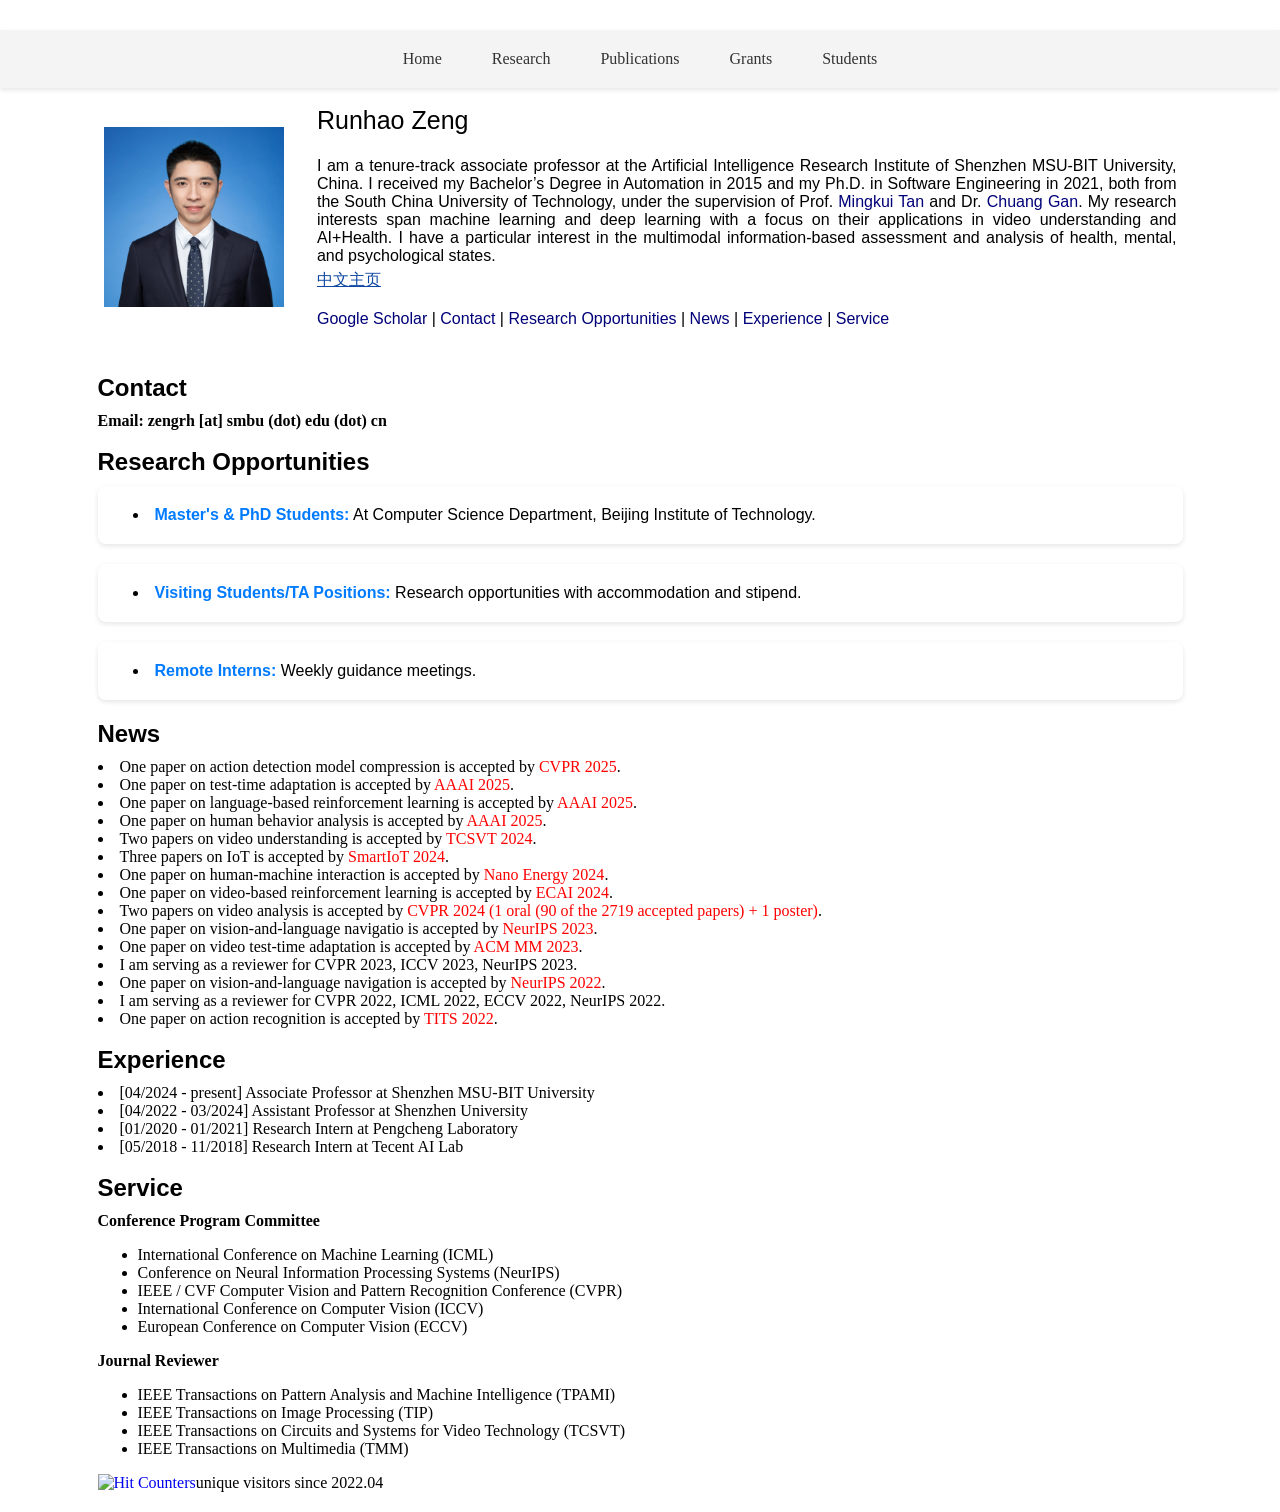
==== index.html @ 8fe4f71e "Update index.html" ====
<html><head>
    <title>Runhao Zeng</title>
    <link rel="shortcut icon" href="imgs/favicon.ico">
  
    <style type="text/css">
    body {
        margin-top: 30px;
        margin-bottom: 20px;
        margin-left: 0px;
        margin-right: 0px;
      width: 100%;
    }
    p {
        margin-top: 0px;
        margin-bottom: 0px;
    }

    .navbar {
        display: flex;
        justify-content: center;
        background-color: #f4f4f4;
        padding: 10px 0;
        position: sticky; /* 固定导航栏在顶部 */
        top: 0;
        z-index: 1000; /* 保证导航栏始终在最前 */
        box-shadow: 0px 2px 5px rgba(0, 0, 0, 0.1);
    }

    .navbar a {
        text-decoration: none;
        color: #333;
        padding: 10px 20px;
        margin: 0 5px;
        border-radius: 20px;
        transition: background-color 0.3s ease, color 0.3s ease;
    }

    .navbar a:hover {
        background-color: #007bff;
        color: #fff;
    }

    .caption {
        font-size: 25px;
        font-weight: normal;
        color: #000;
        font-family:  Arial, sans-serif;
    }
    .caption-1 {
        font-size: 18px;
        font-family:  Arial, sans-serif;
      margin-bottom: 3px;
    }
    .caption-2 {
        font-size: 16px;
        font-family:  Arial, sans-serif;
        font-weight: bold;
      margin-bottom: 1px;
        color: #000079;
    }
    .caption-3 {
        font-size: 16px;
        font-family:  Arial, sans-serif;
        font-weight: bold;
      margin-bottom: 1px;
        color: #F00;
    }
  
    .caption-4 {
        font-size: 16px;
        font-family:  Arial, sans-serif;
        color: #000079;
    }
    .content {
        font-size: 16px;
        font-family:  Arial, sans-serif;
      margin-bottom: 5px;
        text-align: justify;
    }
    .content a {
        font-size: 16px;
        font-family:  Arial, sans-serif;
      margin-bottom: 10px;
        color: #000;
  
    }
    .content strong a {
        font-size: 16px;
      font-weight: initial;
        font-family:  Arial, sans-serif;
      margin-bottom: 10px;
        color: #000079;
    }
  
    .author {
      font-size: 16px;
      font-style:oblique;
      font-family:  Arial, sans-serif;
      text-align: justify;
      margin-bottom: 1px;
    }
    .author a {
      font-size: 16px;
      font-style:oblique;
      font-family:  Arial, sans-serif;
      color: #000;
      margin-bottom: 1px;
    }
    .author strong a {
      font-size: 16px;
      font-style:oblique;
      font-weight: initial;
      font-family:  Arial, sans-serif;
      color: #000079;
    }
  
    .title-small {
      margin-top: 20px;
      margin-bottom: 20px;
        font-size: 20px;
      font-weight: bold;
      font-family:  Arial, sans-serif;	/* font-weight: bold; */
        color: #000;
    }
    .title-large {
        font-size: 24px;
        margin-bottom: 10px;
        font-family:  Arial, sans-serif;
        font-weight: bold;
        color: #000;
        scroll-margin-top: 80px;
    }
    .margin {
        font-size: 10px;
        line-height: 10px;
    }
    .margin-small {
        font-size: 5px;
        line-height: 5px;
    }
    .margin-large {
        font-size: 16px;
        line-height: 16px;
    }
    a:link {
        text-decoration: none;
    }
    a:visited {
        text-decoration: none;
    }
    content a:link {
        text-decoration: none;
    }
    content a:visited {
        text-decoration: none;
    }
    a:hover {
        text-decoration: underline;
    }
    a:active {
        text-decoration: underline;
        color: #000000;
        font-family:  Tahoma, Geneva, sans-serif;
    }
    strong a:active {
        text-decoration: underline;
        color: #000000;
    }
    img
    {
     border-color: black;
    }
  
    #pubs .pubs-list {
        display: none;
    }
  
    #pubs.show-by-date .pubs-list.by-date {
        display: block;
    }
  
    #pubs.show-by-topic .pubs-list.by-topic {
        display: block;
    }
    .opportunity-card {
          background-color: #fff;
          border-radius: 8px;
          box-shadow: 0 2px 5px rgba(0,0,0,0.1);
          overflow: hidden;
          margin-bottom: 20px;
          padding: 20px;
          display: flex;
          align-items: center;
      }
  
      .opportunity-icon {
          font-size: 40px;
          color: #007bff;
          margin-right: 15px;
      }
  
      .opportunity-content {
          flex: 1;
      }
  
      .opportunity-content strong {
          color: #007bff;
      }
    </style>
    <meta http-equiv="Content-Type" content="text/html; charset=gbk"></head>
    <script src="scroll.js"></script>
    <script>
      // (function(i,s,o,g,r,a,m){i['GoogleAnalyticsObject']=r;i[r]=i[r]||function(){
      // (i[r].q=i[r].q||[]).push(arguments)},i[r].l=1*new Date();a=s.createElement(o),
      // m=s.getElementsByTagName(o)[0];a.async=1;a.src=g;m.parentNode.insertBefore(a,m)
      // })(window,document,'script','//www.google-analytics.com/analytics.js','ga');
  
      // ga('create', 'UA-53682931-1', 'auto'); // maybe a new account of google analysis is needed(https://www.google-analytics.com).
      // ga('send', 'pageview');
      function showPubs(id) {
      var pubs = document.getElementById('pubs');
        pubs.classList.toggle('show-by-date', id === 0)
        pubs.classList.toggle('show-by-topic', id === 1)
        return true;
      }
    </script>
    <body>

    <!-- 导航栏 -->
    <div class="navbar">
      <a href="/index.html">Home</a>
      <a href="/sub_html/research.html">Research</a>
      <a href="/sub_html/publications.html">Publications</a>
      <a href="/sub_html/grants.html">Grants</a>
      <a href="/sub_html/students.html">Students</a>
    </div>

    <div style="width: 1085px; margin: auto;">
    <table border="0" width="100%" style="margin: auto">
      <tbody>
        <tr>
        <td width="185"><table>
                <tr><td>
                <a href="imgs/RunhaoZeng.jpg"><img src="imgs/RunhaoZeng.jpg"  height="180" alt="RunhaoZeng;"></td></tr>
                </table></td>
        <td width="15"></td>
        <td></td>
        <td><table border="0" width="100%">
          <tbody>
          <tr height="10">
            <td colspan="2"></td></tr>
             <tr height="20">
            <td>
               <!-- add as more information here as you like, and this line is also an example of html annoation -->
               <p class="caption">Runhao Zeng</p>
  
               <!-- <p class="caption">Runhao Zeng&nbsp;<span class="content"><a href="mailto:zengrh@szu.edu.com">zengrh[AT]csail[dot]edu[dot]com</a></span></p> -->
               <!-- <p class="content"><a href="mailto:zengrh@csail.edu.com">zengrh[AT]smbu[dot]edu[dot]cn</a></p> -->
               <!-- <p class="content"><b>Computer Science and Artificial Intelligence Laboratory</b></p> -->
               <br>
            </td>
          </tr>
          <!-- <table border="0">
              <tbody> -->
                <tr>
                  <td width="700">
                <p align="justify" class="content">
                I am a tenure-track associate professor at the Artificial Intelligence Research Institute of Shenzhen MSU-BIT University, China. I received my Bachelor’s Degree in Automation in 2015 and my Ph.D. in Software Engineering in 2021, both from the South China University of Technology, under the supervision of Prof.  <strong><a href="https://tanmingkui.github.io/" target="_blank" rel="nofollow" class="caption-2">Mingkui Tan</a></strong> and Dr. <strong><a href="https://people.csail.mit.edu/ganchuang/" target="_blank" rel="nofollow" class="caption-2">Chuang Gan</a></strong>.
                My research interests span machine learning and deep learning with a focus on their applications in video understanding and AI+Health. I have a particular interest in the multimodal information-based assessment and analysis of health, mental, and psychological states.
                </p>
                <p class="content"><a href="https://ai.smbu.edu.cn/info/1251/1881.htm" target="_blank" style="color: #0d47a1; text-decoration: underline;">中文主页</a></p>
                </td>
                </tr>
              <!-- </tbody>
            </table> -->
          <tr height="5">
            <td>
              <p class="margin">&nbsp;</p>
                <p class="content">
                  <strong><a href="https://scholar.google.com.sg/citations?user=s3X4YHwAAAAJ&hl=en">Google Scholar</a></strong> |
                  <strong><a href="#sect-links">Contact</a></strong> |
                  <strong><a href="#sect-opportunities">Research Opportunities</a></strong> |
                  <strong><a href="#sect-events">News</a></strong> |
                  <strong><a href="#sect-experience">Experience</a></strong> |
                  <strong><a href="#sect-service">Service</a></strong>
            </td>
          </tr>
          <tr height="5">
            <td colspan="2"></td></tr>
        </tbody></table></td>
      </tr>
    </tbody></table>
    <p class="margin">&nbsp;</p>
  
    <br>

    <!-- contact & links -->
    <p id="sect-links" class="title-large">Contact</p>
    <strong>Email: zengrh [at] smbu (dot) edu (dot) cn </a></strong></p>
    <br>

    
    <p id="sect-opportunities" class="title-large">Research Opportunities</p>
    <div class="content">
      <div class="opportunity-card">
          <i class="opportunity-icon fas fa-graduation-cap"></i>
          <div class="opportunity-content">
              <li><strong>Master's & PhD Students:</strong> At Computer Science Department, Beijing Institute of Technology.</li>
          </div>
      </div>
  
      <div class="opportunity-card">
          <i class="opportunity-icon fas fa-users"></i>
          <div class="opportunity-content">
              <li><strong>Visiting Students/TA Positions:</strong> Research opportunities with accommodation and stipend.</li>
          </div>
      </div>
  
      <div class="opportunity-card">
          <i class="opportunity-icon fas fa-laptop-house"></i>
          <div class="opportunity-content">
              <li><strong>Remote Interns:</strong> Weekly guidance meetings.</li>
          </div>
      </div>
    </div>

  
  
    <!-- news here -->
    <p id="sect-events" class="title-large">News</p>
    <li> One paper on action detection model compression is accepted by <font color=red>CVPR 2025</font>.
    <li> One paper on test-time adaptation is accepted by <font color=red>AAAI 2025</font>.
    <li> One paper on language-based reinforcement learning is accepted by <font color=red>AAAI 2025</font>.
    <li> One paper on human behavior analysis is accepted by <font color=red>AAAI 2025</font>.
    <li> Two papers on video understanding is accepted by <font color=red>TCSVT 2024</font>.
    <li> Three papers on IoT is accepted by <font color=red>SmartIoT 2024</font>.
    <li> One paper on human-machine interaction is accepted by <font color=red>Nano Energy 2024</font>.
    <li> One paper on video-based reinforcement learning is accepted by <font color=red>ECAI 2024</font>.
    <li> Two papers on video analysis is accepted by <font color=red>CVPR 2024 (1 oral (90 of the 2719 accepted papers) + 1 poster)</font>.
    <li> One paper on vision-and-language navigatio is accepted by <font color=red>NeurIPS 2023</font>.
    <li> One paper on video test-time adaptation is accepted by <font color=red>ACM MM 2023</font>.
    <li> I am serving as a reviewer for CVPR 2023, ICCV 2023, NeurIPS 2023.
    <li> One paper on vision-and-language navigation is accepted by <font color=red>NeurIPS 2022</font>.
    <li> I am serving as a reviewer for CVPR 2022, ICML 2022, ECCV 2022, NeurIPS 2022.
    <li> One paper on action recognition is accepted by <font color=red>TITS 2022</font>.
  
    <br>
    <!-- add more news as you like using the above format -->
    <br>

    <p id="sect-experience" class="title-large">Experience</p>
        <li>[04/2024 - present] Associate Professor at Shenzhen MSU-BIT University</li>
        <li>[04/2022 - 03/2024] Assistant Professor at Shenzhen University</li>
        <li>[01/2020 - 01/2021] Research Intern at Pengcheng Laboratory</li>
        <li>[05/2018 - 11/2018] Research Intern at Tecent AI Lab</li>
    
        <br>

        <p id="sect-service" class="title-large">Service</p>
        <p><strong>Conference Program Committee</strong></p>
        <ul>
        <li>International Conference on Machine Learning (ICML)</li>
        <li>Conference on Neural Information Processing Systems (NeurIPS)</li>
        <li>IEEE / CVF Computer Vision and Pattern Recognition Conference (CVPR)</li>
        <li>International Conference on Computer Vision (ICCV)</li>
        <li>European Conference on Computer Vision (ECCV)</li>
        </ul>

        <p><strong>Journal Reviewer</strong></p>
        <ul>
        <li>IEEE Transactions on Pattern Analysis and Machine Intelligence (TPAMI)</li>
        <li>IEEE Transactions on Image Processing (TIP)</li>
        <li>IEEE Transactions on Circuits and Systems for Video Technology (TCSVT)</li>
        <li>IEEE Transactions on Multimedia (TMM)</li>
        </ul>
  
  <a href="https://www.easycounter.com/">
  <img src="https://www.easycounter.com/counter.php?zengrunhao"
  border="0" alt="Hit Counters"></a>unique visitors since 2022.04  <!-- Awards here -->
  
    <br>
  
  
    </html>
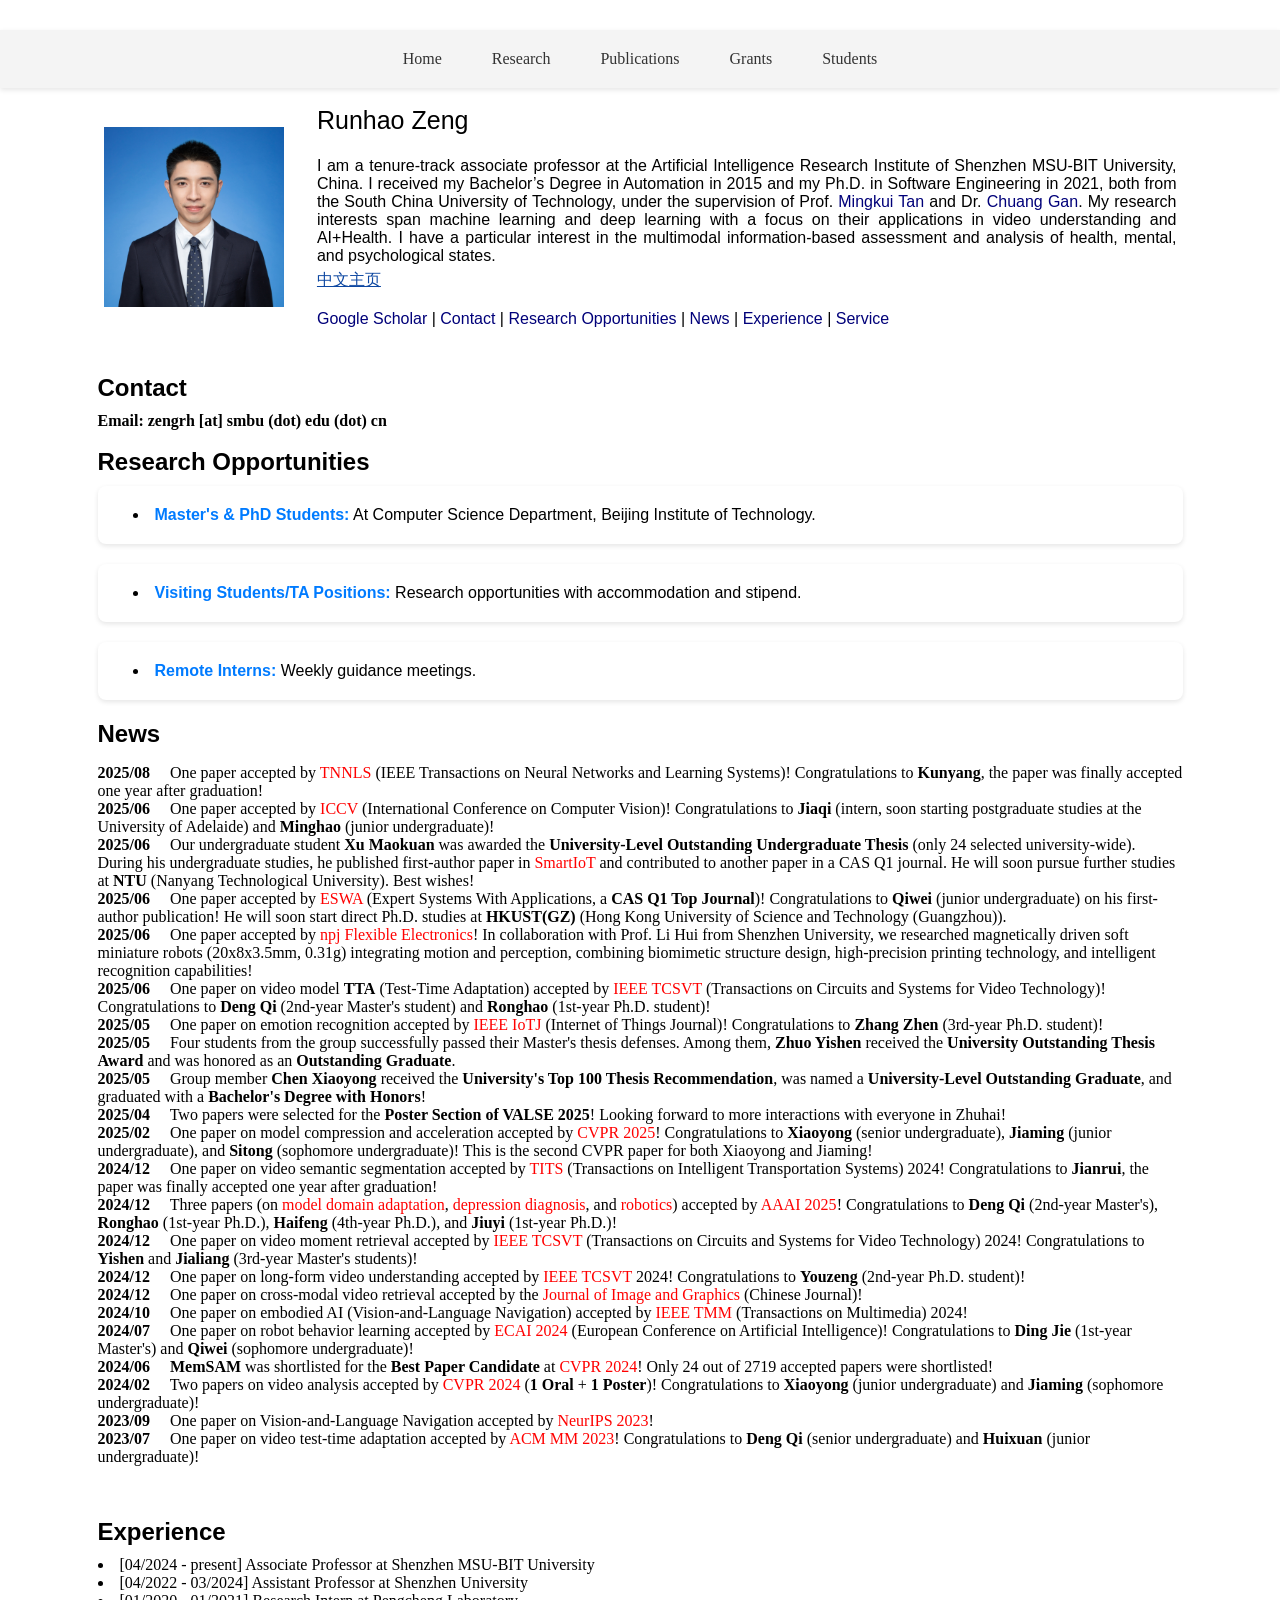
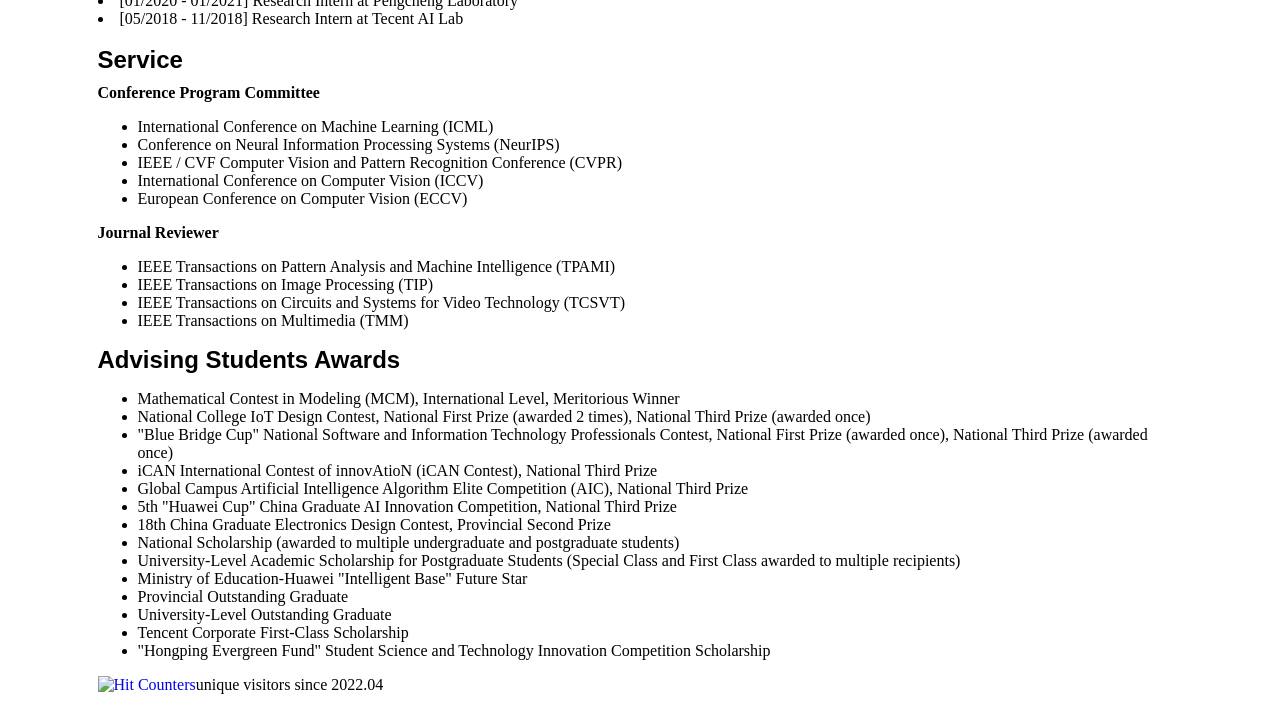
==== commit 99b9641f: "Update index.html 更新了论文链接与指导学生获奖部分" ====
--- a/index.html
+++ b/index.html
@@ -1,4 +1,3 @@
-
 <html><head>
     <title>Runhao Zeng</title>
     <link rel="shortcut icon" href="imgs/favicon.ico">
@@ -329,21 +328,30 @@
   
     <!-- news here -->
     <p id="sect-events" class="title-large">News</p>
-    <li> One paper on action detection model compression is accepted by <font color=red>CVPR 2025</font>.
-    <li> One paper on test-time adaptation is accepted by <font color=red>AAAI 2025</font>.
-    <li> One paper on language-based reinforcement learning is accepted by <font color=red>AAAI 2025</font>.
-    <li> One paper on human behavior analysis is accepted by <font color=red>AAAI 2025</font>.
-    <li> Two papers on video understanding is accepted by <font color=red>TCSVT 2024</font>.
-    <li> Three papers on IoT is accepted by <font color=red>SmartIoT 2024</font>.
-    <li> One paper on human-machine interaction is accepted by <font color=red>Nano Energy 2024</font>.
-    <li> One paper on video-based reinforcement learning is accepted by <font color=red>ECAI 2024</font>.
-    <li> Two papers on video analysis is accepted by <font color=red>CVPR 2024 (1 oral (90 of the 2719 accepted papers) + 1 poster)</font>.
-    <li> One paper on vision-and-language navigatio is accepted by <font color=red>NeurIPS 2023</font>.
-    <li> One paper on video test-time adaptation is accepted by <font color=red>ACM MM 2023</font>.
-    <li> I am serving as a reviewer for CVPR 2023, ICCV 2023, NeurIPS 2023.
-    <li> One paper on vision-and-language navigation is accepted by <font color=red>NeurIPS 2022</font>.
-    <li> I am serving as a reviewer for CVPR 2022, ICML 2022, ECCV 2022, NeurIPS 2022.
-    <li> One paper on action recognition is accepted by <font color=red>TITS 2022</font>.
+    <ul style="list-style-type: none; padding-left: 0;">
+      <li><strong>2025/08&nbsp;&nbsp;&nbsp;&nbsp;</strong> One paper accepted by <a href="https://arxiv.org/abs/2312.05783" style="text-decoration: none;"><font color=red>TNNLS</font></a> (IEEE Transactions on Neural Networks and Learning Systems)! Congratulations to <strong>Kunyang</strong>, the paper was finally accepted one year after graduation!</li>
+      <li><strong>2025/06&nbsp;&nbsp;&nbsp;&nbsp;</strong> One paper accepted by <a href="https://arxiv.org/abs/2508.11903" style="text-decoration: none;"><font color=red>ICCV</font></a> (International Conference on Computer Vision)! Congratulations to <strong>Jiaqi</strong> (intern, soon starting postgraduate studies at the University of Adelaide) and <strong>Minghao</strong> (junior undergraduate)!</li>
+      <li><strong>2025/06&nbsp;&nbsp;&nbsp;&nbsp;</strong> Our undergraduate student <strong>Xu Maokuan</strong> was awarded the <strong>University-Level Outstanding Undergraduate Thesis</strong> (only 24 selected university-wide). During his undergraduate studies, he published first-author paper in <a href="https://ieeexplore.ieee.org/document/10788327" style="text-decoration: none;"><font color=red>SmartIoT</font></a> and contributed to another paper in a CAS Q1 journal. He will soon pursue further studies at <strong>NTU</strong> (Nanyang Technological University). Best wishes!</li>
+      <li><strong>2025/06&nbsp;&nbsp;&nbsp;&nbsp;</strong> One paper accepted by <a href="https://www.sciencedirect.com/science/article/abs/pii/S0957417425022699" style="text-decoration: none;"><font color=red>ESWA</font></a> (Expert Systems With Applications, a <strong>CAS Q1 Top Journal</strong>)! Congratulations to <strong>Qiwei</strong> (junior undergraduate) on his first-author publication! He will soon start direct Ph.D. studies at <strong>HKUST(GZ)</strong> (Hong Kong University of Science and Technology (Guangzhou)).</li>
+      <li><strong>2025/06&nbsp;&nbsp;&nbsp;&nbsp;</strong> One paper accepted by <a href="https://www.nature.com/articles/s41528-025-00437-0" style="text-decoration: none;"><font color=red>npj Flexible Electronics</font></a>! In collaboration with Prof. Li Hui from Shenzhen University, we researched magnetically driven soft miniature robots (20x8x3.5mm, 0.31g) integrating motion and perception, combining biomimetic structure design, high-precision printing technology, and intelligent recognition capabilities!</li>
+      <li><strong>2025/06&nbsp;&nbsp;&nbsp;&nbsp;</strong> One paper on video model <strong>TTA</strong> (Test-Time Adaptation) accepted by <a href="https://ieeexplore.ieee.org/document/11036107" style="text-decoration: none;"><font color=red>IEEE TCSVT</font></a> (Transactions on Circuits and Systems for Video Technology)! Congratulations to <strong>Deng Qi</strong> (2nd-year Master's student) and <strong>Ronghao</strong> (1st-year Ph.D. student)!</li>
+      <li><strong>2025/05&nbsp;&nbsp;&nbsp;&nbsp;</strong> One paper on emotion recognition accepted by <a href="https://ieeexplore.ieee.org/abstract/document/11016703" style="text-decoration: none;"><font color=red>IEEE IoTJ</font></a> (Internet of Things Journal)! Congratulations to <strong>Zhang Zhen</strong> (3rd-year Ph.D. student)!</li>
+      <li><strong>2025/05&nbsp;&nbsp;&nbsp;&nbsp;</strong> Four students from the group successfully passed their Master's thesis defenses. Among them, <strong>Zhuo Yishen</strong> received the <strong>University Outstanding Thesis Award</strong> and was honored as an <strong>Outstanding Graduate</strong>.</li>
+      <li><strong>2025/05&nbsp;&nbsp;&nbsp;&nbsp;</strong> Group member <strong>Chen Xiaoyong</strong> received the <strong>University's Top 100 Thesis Recommendation</strong>, was named a <strong>University-Level Outstanding Graduate</strong>, and graduated with a <strong>Bachelor's Degree with Honors</strong>!</li>
+      <li><strong>2025/04&nbsp;&nbsp;&nbsp;&nbsp;</strong> Two papers were selected for the <strong>Poster Section of VALSE 2025</strong>! Looking forward to more interactions with everyone in Zhuhai!</li>
+      <li><strong>2025/02&nbsp;&nbsp;&nbsp;&nbsp;</strong> One paper on model compression and acceleration accepted by <a href="https://arxiv.org/abs/2503.16916" style="text-decoration: none;"><font color=red>CVPR 2025</font></a>! Congratulations to <strong>Xiaoyong</strong> (senior undergraduate), <strong>Jiaming</strong> (junior undergraduate), and <strong>Sitong</strong> (sophomore undergraduate)! This is the second CVPR paper for both Xiaoyong and Jiaming!</li>
+      <li><strong>2024/12&nbsp;&nbsp;&nbsp;&nbsp;</strong> One paper on video semantic segmentation accepted by <a href="https://ieeexplore.ieee.org/document/10870872" style="text-decoration: none;"><font color=red>TITS</font></a> (Transactions on Intelligent Transportation Systems) 2024! Congratulations to <strong>Jianrui</strong>, the paper was finally accepted one year after graduation!</li>
+      <li><strong>2024/12&nbsp;&nbsp;&nbsp;&nbsp;</strong> Three papers (on <a href="https://arxiv.org/abs/2412.16901" style="text-decoration: none;"><font color=red>model domain adaptation</font></a>, <a href="https://arxiv.org/abs/2412.12581" style="text-decoration: none;"><font color=red>depression diagnosis</font></a>, and <a href="https://arxiv.org/abs/2412.13492" style="text-decoration: none;"><font color=red>robotics</font></a>) accepted by <font color=red>AAAI 2025</font></a>! Congratulations to <strong>Deng Qi</strong> (2nd-year Master's), <strong>Ronghao</strong> (1st-year Ph.D.), <strong>Haifeng</strong> (4th-year Ph.D.), and <strong>Jiuyi</strong> (1st-year Ph.D.)!</li>
+      <li><strong>2024/12&nbsp;&nbsp;&nbsp;&nbsp;</strong> One paper on video moment retrieval accepted by <a href="https://ieeexplore.ieee.org/document/10786261" style="text-decoration: none;"><font color=red>IEEE TCSVT</font></a> (Transactions on Circuits and Systems for Video Technology) 2024! Congratulations to <strong>Yishen</strong> and <strong>Jialiang</strong> (3rd-year Master's students)!</li>
+      <li><strong>2024/12&nbsp;&nbsp;&nbsp;&nbsp;</strong> One paper on long-form video understanding accepted by <a href="https://ieeexplore.ieee.org/document/10789221" style="text-decoration: none;"><font color=red>IEEE TCSVT</font></a> 2024! Congratulations to <strong>Youzeng</strong> (2nd-year Ph.D. student)!</li>
+      <li><strong>2024/12&nbsp;&nbsp;&nbsp;&nbsp;</strong> One paper on cross-modal video retrieval accepted by the <a href="https://www.cjig.cn/en/article/doi/10.11834/jig.240545/" style="text-decoration: none;"><font color=red>Journal of Image and Graphics</font></a> (Chinese Journal)!</li>
+      <li><strong>2024/10&nbsp;&nbsp;&nbsp;&nbsp;</strong> One paper on embodied AI (Vision-and-Language Navigation) accepted by <a href="https://ieeexplore.ieee.org/abstract/document/10856447" style="text-decoration: none;"><font color=red>IEEE TMM</font></a> (Transactions on Multimedia) 2024!</li>
+      <li><strong>2024/07&nbsp;&nbsp;&nbsp;&nbsp;</strong> One paper on robot behavior learning accepted by <a href="https://arxiv.org/abs/2412.05515" style="text-decoration: none;"><font color=red>ECAI 2024</font></a> (European Conference on Artificial Intelligence)! Congratulations to <strong>Ding Jie</strong> (1st-year Master's) and <strong>Qiwei</strong> (sophomore undergraduate)!</li>
+      <li><strong>2024/06&nbsp;&nbsp;&nbsp;&nbsp;</strong> <strong>MemSAM</strong> was shortlisted for the <strong>Best Paper Candidate</strong> at <a href="https://cvpr.thecvf.com/virtual/2024/poster/29582" style="text-decoration: none;"><font color=red>CVPR 2024</font></a>! Only 24 out of 2719 accepted papers were shortlisted!</li>
+      <li><strong>2024/02&nbsp;&nbsp;&nbsp;&nbsp;</strong> Two papers on video analysis accepted by <a href="https://arxiv.org/abs/2403.20254" style="text-decoration: none;"><font color=red>CVPR 2024</font></a> (<strong>1 Oral</strong> + <strong>1 Poster</strong>)! Congratulations to <strong>Xiaoyong</strong> (junior undergraduate) and <strong>Jiaming</strong> (sophomore undergraduate)!</li>
+      <li><strong>2023/09&nbsp;&nbsp;&nbsp;&nbsp;</strong> One paper on Vision-and-Language Navigation accepted by <a href="https://arxiv.org/abs/2210.07506" style="text-decoration: none;"><font color=red>NeurIPS 2023</font></a>!</li>
+      <li><strong>2023/07&nbsp;&nbsp;&nbsp;&nbsp;</strong> One paper on video test-time adaptation accepted by <a href="https://dl.acm.org/doi/10.1145/3581783.3612153" style="text-decoration: none;"><font color=red>ACM MM 2023</font></a>! Congratulations to <strong>Deng Qi</strong> (senior undergraduate) and <strong>Huixuan</strong> (junior undergraduate)!</li>
+    </ul>
   
     <br>
     <!-- add more news as you like using the above format -->
@@ -374,6 +382,24 @@
         <li>IEEE Transactions on Circuits and Systems for Video Technology (TCSVT)</li>
         <li>IEEE Transactions on Multimedia (TMM)</li>
         </ul>
+        
+        <p id="sect-awards" class="title-large">Advising Students Awards</p>
+        <ul>
+        <li>Mathematical Contest in Modeling (MCM), International Level, Meritorious Winner</li>
+        <li>National College IoT Design Contest, National First Prize (awarded 2 times), National Third Prize (awarded once)</li>
+        <li>"Blue Bridge Cup" National Software and Information Technology Professionals Contest, National First Prize (awarded once), National Third Prize (awarded once)</li>
+        <li>iCAN International Contest of innovAtioN (iCAN Contest), National Third Prize</li>
+        <li>Global Campus Artificial Intelligence Algorithm Elite Competition (AIC), National Third Prize</li>
+        <li>5th "Huawei Cup" China Graduate AI Innovation Competition, National Third Prize</li>
+        <li>18th China Graduate Electronics Design Contest, Provincial Second Prize</li>
+        <li>National Scholarship (awarded to multiple undergraduate and postgraduate students)</li>
+        <li>University-Level Academic Scholarship for Postgraduate Students (Special Class and First Class awarded to multiple recipients)</li>
+        <li>Ministry of Education-Huawei "Intelligent Base" Future Star</li>
+        <li>Provincial Outstanding Graduate</li>
+        <li>University-Level Outstanding Graduate</li>
+        <li>Tencent Corporate First-Class Scholarship</li>
+        <li>"Hongping Evergreen Fund" Student Science and Technology Innovation Competition Scholarship</li>
+        </ul>
   
   <a href="https://www.easycounter.com/">
   <img src="https://www.easycounter.com/counter.php?zengrunhao"
@@ -383,4 +409,3 @@
   
   
     </html>
-  
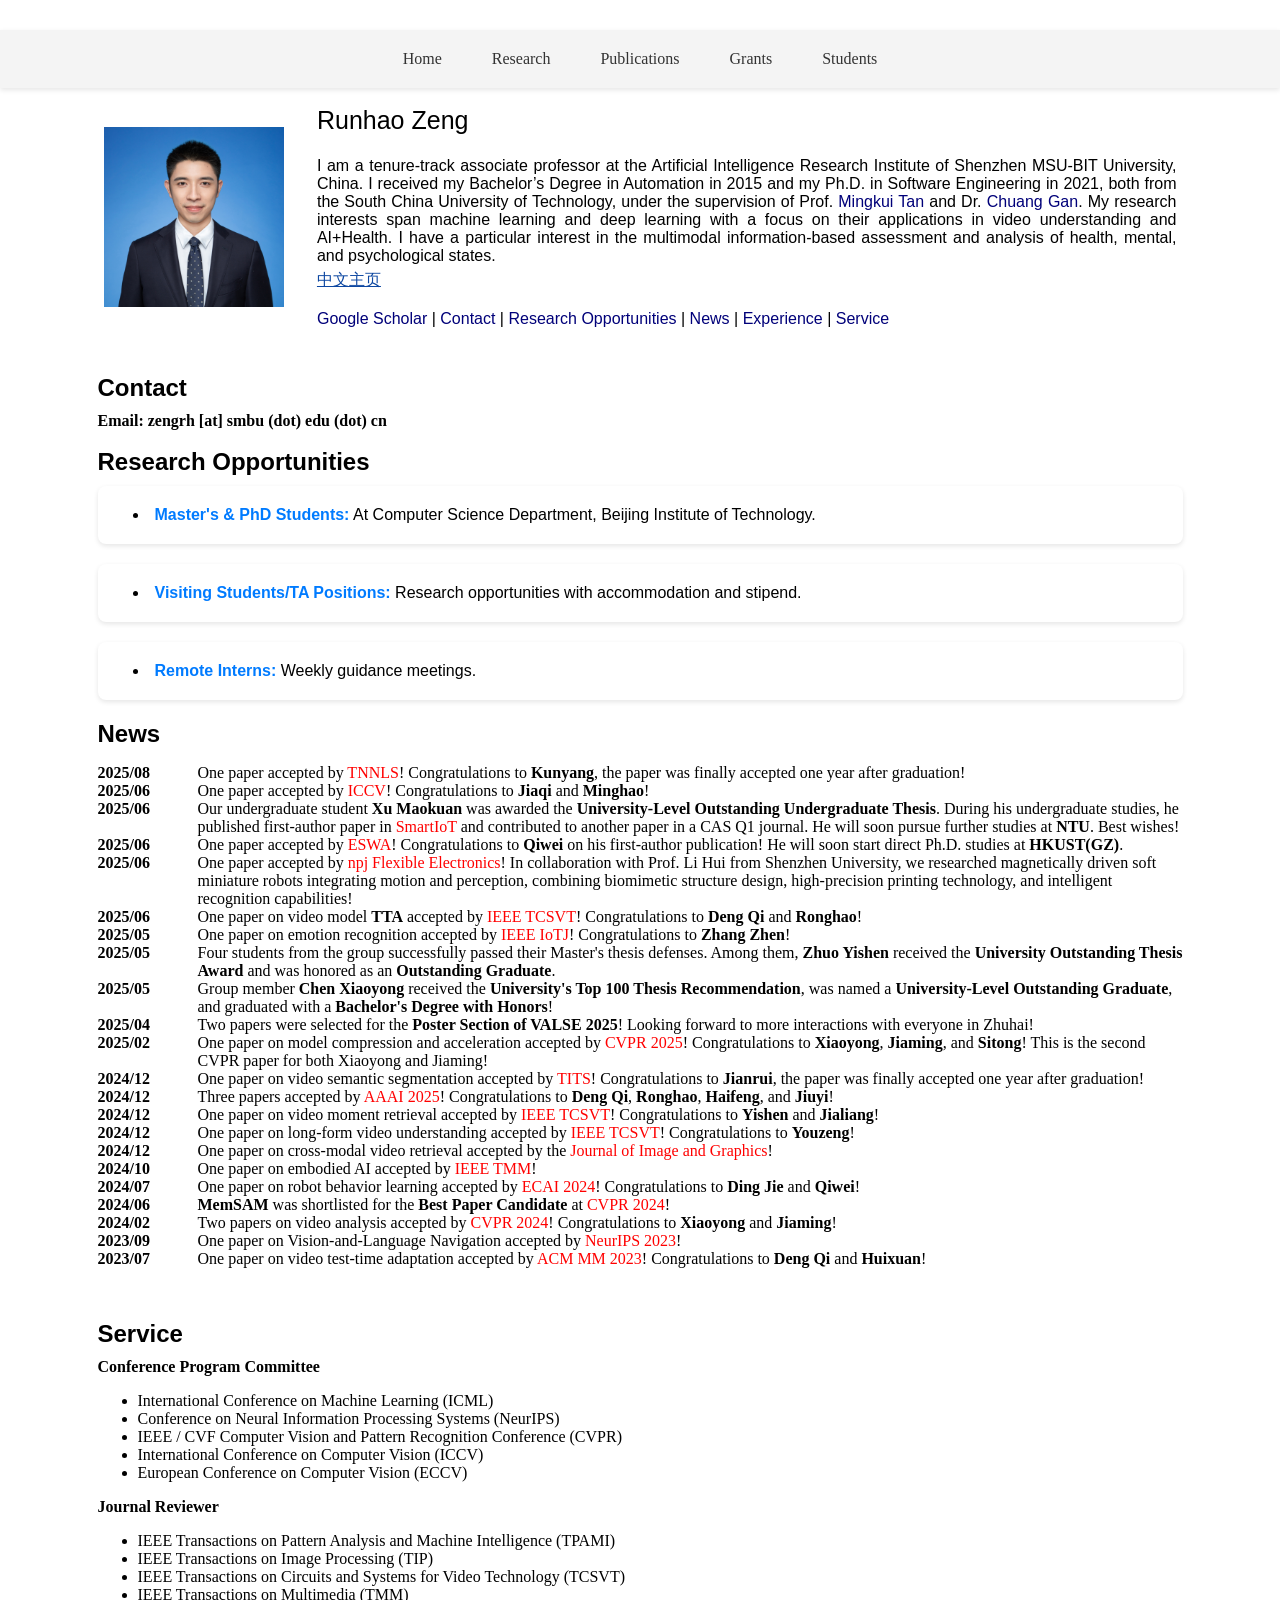
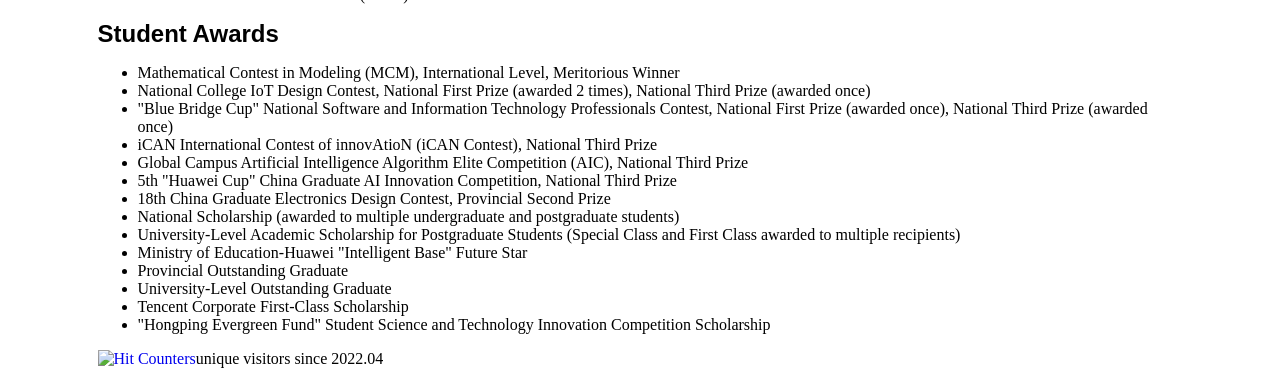
==== commit 34ba839f: "Update index.html" ====
--- a/index.html
+++ b/index.html
@@ -329,41 +329,124 @@
     <!-- news here -->
     <p id="sect-events" class="title-large">News</p>
     <ul style="list-style-type: none; padding-left: 0;">
-      <li><strong>2025/08&nbsp;&nbsp;&nbsp;&nbsp;</strong> One paper accepted by <a href="https://arxiv.org/abs/2312.05783" style="text-decoration: none;"><font color=red>TNNLS</font></a> (IEEE Transactions on Neural Networks and Learning Systems)! Congratulations to <strong>Kunyang</strong>, the paper was finally accepted one year after graduation!</li>
-      <li><strong>2025/06&nbsp;&nbsp;&nbsp;&nbsp;</strong> One paper accepted by <a href="https://arxiv.org/abs/2508.11903" style="text-decoration: none;"><font color=red>ICCV</font></a> (International Conference on Computer Vision)! Congratulations to <strong>Jiaqi</strong> (intern, soon starting postgraduate studies at the University of Adelaide) and <strong>Minghao</strong> (junior undergraduate)!</li>
-      <li><strong>2025/06&nbsp;&nbsp;&nbsp;&nbsp;</strong> Our undergraduate student <strong>Xu Maokuan</strong> was awarded the <strong>University-Level Outstanding Undergraduate Thesis</strong> (only 24 selected university-wide). During his undergraduate studies, he published first-author paper in <a href="https://ieeexplore.ieee.org/document/10788327" style="text-decoration: none;"><font color=red>SmartIoT</font></a> and contributed to another paper in a CAS Q1 journal. He will soon pursue further studies at <strong>NTU</strong> (Nanyang Technological University). Best wishes!</li>
-      <li><strong>2025/06&nbsp;&nbsp;&nbsp;&nbsp;</strong> One paper accepted by <a href="https://www.sciencedirect.com/science/article/abs/pii/S0957417425022699" style="text-decoration: none;"><font color=red>ESWA</font></a> (Expert Systems With Applications, a <strong>CAS Q1 Top Journal</strong>)! Congratulations to <strong>Qiwei</strong> (junior undergraduate) on his first-author publication! He will soon start direct Ph.D. studies at <strong>HKUST(GZ)</strong> (Hong Kong University of Science and Technology (Guangzhou)).</li>
-      <li><strong>2025/06&nbsp;&nbsp;&nbsp;&nbsp;</strong> One paper accepted by <a href="https://www.nature.com/articles/s41528-025-00437-0" style="text-decoration: none;"><font color=red>npj Flexible Electronics</font></a>! In collaboration with Prof. Li Hui from Shenzhen University, we researched magnetically driven soft miniature robots (20x8x3.5mm, 0.31g) integrating motion and perception, combining biomimetic structure design, high-precision printing technology, and intelligent recognition capabilities!</li>
-      <li><strong>2025/06&nbsp;&nbsp;&nbsp;&nbsp;</strong> One paper on video model <strong>TTA</strong> (Test-Time Adaptation) accepted by <a href="https://ieeexplore.ieee.org/document/11036107" style="text-decoration: none;"><font color=red>IEEE TCSVT</font></a> (Transactions on Circuits and Systems for Video Technology)! Congratulations to <strong>Deng Qi</strong> (2nd-year Master's student) and <strong>Ronghao</strong> (1st-year Ph.D. student)!</li>
-      <li><strong>2025/05&nbsp;&nbsp;&nbsp;&nbsp;</strong> One paper on emotion recognition accepted by <a href="https://ieeexplore.ieee.org/abstract/document/11016703" style="text-decoration: none;"><font color=red>IEEE IoTJ</font></a> (Internet of Things Journal)! Congratulations to <strong>Zhang Zhen</strong> (3rd-year Ph.D. student)!</li>
-      <li><strong>2025/05&nbsp;&nbsp;&nbsp;&nbsp;</strong> Four students from the group successfully passed their Master's thesis defenses. Among them, <strong>Zhuo Yishen</strong> received the <strong>University Outstanding Thesis Award</strong> and was honored as an <strong>Outstanding Graduate</strong>.</li>
-      <li><strong>2025/05&nbsp;&nbsp;&nbsp;&nbsp;</strong> Group member <strong>Chen Xiaoyong</strong> received the <strong>University's Top 100 Thesis Recommendation</strong>, was named a <strong>University-Level Outstanding Graduate</strong>, and graduated with a <strong>Bachelor's Degree with Honors</strong>!</li>
-      <li><strong>2025/04&nbsp;&nbsp;&nbsp;&nbsp;</strong> Two papers were selected for the <strong>Poster Section of VALSE 2025</strong>! Looking forward to more interactions with everyone in Zhuhai!</li>
-      <li><strong>2025/02&nbsp;&nbsp;&nbsp;&nbsp;</strong> One paper on model compression and acceleration accepted by <a href="https://arxiv.org/abs/2503.16916" style="text-decoration: none;"><font color=red>CVPR 2025</font></a>! Congratulations to <strong>Xiaoyong</strong> (senior undergraduate), <strong>Jiaming</strong> (junior undergraduate), and <strong>Sitong</strong> (sophomore undergraduate)! This is the second CVPR paper for both Xiaoyong and Jiaming!</li>
-      <li><strong>2024/12&nbsp;&nbsp;&nbsp;&nbsp;</strong> One paper on video semantic segmentation accepted by <a href="https://ieeexplore.ieee.org/document/10870872" style="text-decoration: none;"><font color=red>TITS</font></a> (Transactions on Intelligent Transportation Systems) 2024! Congratulations to <strong>Jianrui</strong>, the paper was finally accepted one year after graduation!</li>
-      <li><strong>2024/12&nbsp;&nbsp;&nbsp;&nbsp;</strong> Three papers (on <a href="https://arxiv.org/abs/2412.16901" style="text-decoration: none;"><font color=red>model domain adaptation</font></a>, <a href="https://arxiv.org/abs/2412.12581" style="text-decoration: none;"><font color=red>depression diagnosis</font></a>, and <a href="https://arxiv.org/abs/2412.13492" style="text-decoration: none;"><font color=red>robotics</font></a>) accepted by <font color=red>AAAI 2025</font></a>! Congratulations to <strong>Deng Qi</strong> (2nd-year Master's), <strong>Ronghao</strong> (1st-year Ph.D.), <strong>Haifeng</strong> (4th-year Ph.D.), and <strong>Jiuyi</strong> (1st-year Ph.D.)!</li>
-      <li><strong>2024/12&nbsp;&nbsp;&nbsp;&nbsp;</strong> One paper on video moment retrieval accepted by <a href="https://ieeexplore.ieee.org/document/10786261" style="text-decoration: none;"><font color=red>IEEE TCSVT</font></a> (Transactions on Circuits and Systems for Video Technology) 2024! Congratulations to <strong>Yishen</strong> and <strong>Jialiang</strong> (3rd-year Master's students)!</li>
-      <li><strong>2024/12&nbsp;&nbsp;&nbsp;&nbsp;</strong> One paper on long-form video understanding accepted by <a href="https://ieeexplore.ieee.org/document/10789221" style="text-decoration: none;"><font color=red>IEEE TCSVT</font></a> 2024! Congratulations to <strong>Youzeng</strong> (2nd-year Ph.D. student)!</li>
-      <li><strong>2024/12&nbsp;&nbsp;&nbsp;&nbsp;</strong> One paper on cross-modal video retrieval accepted by the <a href="https://www.cjig.cn/en/article/doi/10.11834/jig.240545/" style="text-decoration: none;"><font color=red>Journal of Image and Graphics</font></a> (Chinese Journal)!</li>
-      <li><strong>2024/10&nbsp;&nbsp;&nbsp;&nbsp;</strong> One paper on embodied AI (Vision-and-Language Navigation) accepted by <a href="https://ieeexplore.ieee.org/abstract/document/10856447" style="text-decoration: none;"><font color=red>IEEE TMM</font></a> (Transactions on Multimedia) 2024!</li>
-      <li><strong>2024/07&nbsp;&nbsp;&nbsp;&nbsp;</strong> One paper on robot behavior learning accepted by <a href="https://arxiv.org/abs/2412.05515" style="text-decoration: none;"><font color=red>ECAI 2024</font></a> (European Conference on Artificial Intelligence)! Congratulations to <strong>Ding Jie</strong> (1st-year Master's) and <strong>Qiwei</strong> (sophomore undergraduate)!</li>
-      <li><strong>2024/06&nbsp;&nbsp;&nbsp;&nbsp;</strong> <strong>MemSAM</strong> was shortlisted for the <strong>Best Paper Candidate</strong> at <a href="https://cvpr.thecvf.com/virtual/2024/poster/29582" style="text-decoration: none;"><font color=red>CVPR 2024</font></a>! Only 24 out of 2719 accepted papers were shortlisted!</li>
-      <li><strong>2024/02&nbsp;&nbsp;&nbsp;&nbsp;</strong> Two papers on video analysis accepted by <a href="https://arxiv.org/abs/2403.20254" style="text-decoration: none;"><font color=red>CVPR 2024</font></a> (<strong>1 Oral</strong> + <strong>1 Poster</strong>)! Congratulations to <strong>Xiaoyong</strong> (junior undergraduate) and <strong>Jiaming</strong> (sophomore undergraduate)!</li>
-      <li><strong>2023/09&nbsp;&nbsp;&nbsp;&nbsp;</strong> One paper on Vision-and-Language Navigation accepted by <a href="https://arxiv.org/abs/2210.07506" style="text-decoration: none;"><font color=red>NeurIPS 2023</font></a>!</li>
-      <li><strong>2023/07&nbsp;&nbsp;&nbsp;&nbsp;</strong> One paper on video test-time adaptation accepted by <a href="https://dl.acm.org/doi/10.1145/3581783.3612153" style="text-decoration: none;"><font color=red>ACM MM 2023</font></a>! Congratulations to <strong>Deng Qi</strong> (senior undergraduate) and <strong>Huixuan</strong> (junior undergraduate)!</li>
+      <li>
+        <div style="float: left; width: 100px;"><strong>2025/08</strong></div>
+        <div style="margin-left: 100px;">One paper accepted by <a href="https://arxiv.org/abs/2312.05783" style="text-decoration: none;"><font color=red>TNNLS</font></a>! Congratulations to <strong>Kunyang</strong>, the paper was finally accepted one year after graduation!</div>
+      </li>
+      <li>
+        <div style="float: left; width: 100px;"><strong>2025/06</strong></div>
+        <div style="margin-left: 100px;">One paper accepted by <a href="https://arxiv.org/abs/2508.11903" style="text-decoration: none;"><font color=red>ICCV</font></a>! Congratulations to <strong>Jiaqi</strong> and <strong>Minghao</strong>!</div>
+      </li>
+      <li>
+        <div style="float: left; width: 100px;"><strong>2025/06</strong></div>
+        <div style="margin-left: 100px;">Our undergraduate student <strong>Xu Maokuan</strong> was awarded the <strong>University-Level Outstanding Undergraduate Thesis</strong>. During his undergraduate studies, he published first-author paper in <a href="https://ieeexplore.ieee.org/document/10788327" style="text-decoration: none;"><font color=red>SmartIoT</font></a> and contributed to another paper in a CAS Q1 journal. He will soon pursue further studies at <strong>NTU</strong>. Best wishes!</div>
+      </li>
+      <li>
+        <div style="float: left; width: 100px;"><strong>2025/06</strong></div>
+        <div style="margin-left: 100px;">One paper accepted by <a href="https://www.sciencedirect.com/science/article/abs/pii/S0957417425022699" style="text-decoration: none;"><font color=red>ESWA</font></a>! Congratulations to <strong>Qiwei</strong> on his first-author publication! He will soon start direct Ph.D. studies at <strong>HKUST(GZ)</strong>.</div>
+      </li>
+      <li>
+        <div style="float: left; width: 100px;"><strong>2025/06</strong></div>
+        <div style="margin-left: 100px;">One paper accepted by <a href="https://www.nature.com/articles/s41528-025-00437-0" style="text-decoration: none;"><font color=red>npj Flexible Electronics</font></a>!
+          In collaboration with Prof. Li Hui from Shenzhen University, we researched magnetically driven soft miniature robots
+          integrating motion and perception, combining biomimetic structure design, high-precision printing technology, and
+          intelligent recognition capabilities!</div>
+      </li>
+      <li>
+        <div style="float: left; width: 100px;"><strong>2025/06</strong></div>
+        <div style="margin-left: 100px;">One paper on video model <strong>TTA</strong> accepted by <a href="https://ieeexplore.ieee.org/document/11036107" style="text-decoration: none;"><font color=red>IEEE TCSVT</font></a>!
+          Congratulations to <strong>Deng Qi</strong> and <strong>Ronghao</strong>!</div>
+      </li>
+      <li>
+        <div style="float: left; width: 100px;"><strong>2025/05</strong></div>
+        <div style="margin-left: 100px;">One paper on emotion recognition accepted by <a href="https://ieeexplore.ieee.org/abstract/document/11016703" style="text-decoration: none;"><font color=red>IEEE IoTJ</font></a>!
+          Congratulations to <strong>Zhang Zhen</strong>!</div>
+      </li>
+      <li>
+        <div style="float: left; width: 100px;"><strong>2025/05</strong></div>
+        <div style="margin-left: 100px;">Four students from the group successfully passed their Master's thesis defenses. Among them, <strong>Zhuo Yishen</strong>
+          received the <strong>University Outstanding Thesis Award</strong> and was honored as an <strong>Outstanding Graduate</strong>.</div>
+      </li>
+      <li>
+        <div style="float: left; width: 100px;"><strong>2025/05</strong></div>
+        <div style="margin-left: 100px;">Group member <strong>Chen Xiaoyong</strong> received the <strong>University's Top 100 Thesis Recommendation</strong>,
+          was named a <strong>University-Level Outstanding Graduate</strong>, and graduated with a <strong>Bachelor's Degree with Honors</strong>!</div>
+      </li>
+      <li>
+        <div style="float: left; width: 100px;"><strong>2025/04</strong></div>
+        <div style="margin-left: 100px;">Two papers were selected for the <strong>Poster Section of VALSE 2025</strong>! Looking forward to more interactions
+          with everyone in Zhuhai!</div>
+      </li>
+      <li>
+        <div style="float: left; width: 100px;"><strong>2025/02</strong></div>
+        <div style="margin-left: 100px;">One paper on model compression and acceleration accepted by <a href="https://arxiv.org/abs/2503.16916" style="text-decoration: none;"><font color=red>CVPR 2025</font></a>!
+          Congratulations to <strong>Xiaoyong</strong>, <strong>Jiaming</strong>, and <strong>Sitong</strong>! This is the second CVPR paper for both
+          Xiaoyong and Jiaming!</div>
+      </li>
+      <li>
+        <div style="float: left; width: 100px;"><strong>2024/12</strong></div>
+        <div style="margin-left: 100px;">One paper on video semantic segmentation accepted by <a href="https://ieeexplore.ieee.org/document/10870872" style="text-decoration: none;"><font color=red>TITS</font></a>!
+          Congratulations to <strong>Jianrui</strong>, the paper was finally accepted one year after graduation!</div>
+      </li>
+      <li>
+        <div style="float: left; width: 100px;"><strong>2024/12</strong></div>
+        <div style="margin-left: 100px;">Three papers accepted by <font color=red>AAAI 2025</font></a>! Congratulations to <strong>Deng Qi</strong>,
+          <strong>Ronghao</strong>, <strong>Haifeng</strong>, and <strong>Jiuyi</strong>!</div>
+      </li>
+      <li>
+        <div style="float: left; width: 100px;"><strong>2024/12</strong></div>
+        <div style="margin-left: 100px;">One paper on video moment retrieval accepted by <a href="https://ieeexplore.ieee.org/document/10786261" style="text-decoration: none;"><font color=red>IEEE TCSVT</font></a>!
+          Congratulations to <strong>Yishen</strong> and <strong>Jialiang</strong>!</div>
+      </li>
+      <li>
+        <div style="float: left; width: 100px;"><strong>2024/12</strong></div>
+        <div style="margin-left: 100px;">One paper on long-form video understanding accepted by <a href="https://ieeexplore.ieee.org/document/10789221" style="text-decoration: none;"><font color=red>IEEE TCSVT</font></a>!
+          Congratulations to <strong>Youzeng</strong>!</div>
+      </li>
+      <li>
+        <div style="float: left; width: 100px;"><strong>2024/12</strong></div>
+        <div style="margin-left: 100px;">One paper on cross-modal video retrieval accepted by the <a href="https://www.cjig.cn/en/article/doi/10.11834/jig.240545/" style="text-decoration: none;"><font color=red>Journal of Image and Graphics</font></a>!</div>
+      </li>
+      <li>
+        <div style="float: left; width: 100px;"><strong>2024/10</strong></div>
+        <div style="margin-left: 100px;">One paper on embodied AI accepted by <a href="https://ieeexplore.ieee.org/abstract/document/10856447" style="text-decoration: none;"><font color=red>IEEE TMM</font></a>!</div>
+      </li>
+      <li>
+        <div style="float: left; width: 100px;"><strong>2024/07</strong></div>
+        <div style="margin-left: 100px;">One paper on robot behavior learning accepted by <a href="https://arxiv.org/abs/2412.05515" style="text-decoration: none;"><font color=red>ECAI 2024</font></a>!
+          Congratulations to <strong>Ding Jie</strong> and <strong>Qiwei</strong>!</div>
+      </li>
+      <li>
+        <div style="float: left; width: 100px;"><strong>2024/06</strong></div>
+        <div style="margin-left: 100px;"><strong>MemSAM</strong> was shortlisted for the <strong>Best Paper Candidate</strong> at <a href="https://cvpr.thecvf.com/virtual/2024/poster/29582" style="text-decoration: none;"><font color=red>CVPR 2024</font></a>!</div>
+      </li>
+      <li>
+        <div style="float: left; width: 100px;"><strong>2024/02</strong></div>
+        <div style="margin-left: 100px;">Two papers on video analysis accepted by <a href="https://arxiv.org/abs/2403.20254" style="text-decoration: none;"><font color=red>CVPR 2024</font></a>!
+          Congratulations to <strong>Xiaoyong</strong> and <strong>Jiaming</strong>!</div>
+      </li>
+      <li>
+        <div style="float: left; width: 100px;"><strong>2023/09</strong></div>
+        <div style="margin-left: 100px;">One paper on Vision-and-Language Navigation accepted by <a href="https://arxiv.org/abs/2210.07506" style="text-decoration: none;"><font color=red>NeurIPS 2023</font></a>!</div>
+      </li>
+      <li>
+        <div style="float: left; width: 100px;"><strong>2023/07</strong></div>
+        <div style="margin-left: 100px;">One paper on video test-time adaptation accepted by <a href="https://dl.acm.org/doi/10.1145/3581783.3612153" style="text-decoration: none;"><font color=red>ACM MM 2023</font></a>!
+          Congratulations to <strong>Deng Qi</strong> and <strong>Huixuan</strong>!</div>
+      </li>
     </ul>
   
     <br>
     <!-- add more news as you like using the above format -->
     <br>
 
-    <p id="sect-experience" class="title-large">Experience</p>
+    <!-- <p id="sect-experience" class="title-large">Experience</p>
         <li>[04/2024 - present] Associate Professor at Shenzhen MSU-BIT University</li>
         <li>[04/2022 - 03/2024] Assistant Professor at Shenzhen University</li>
         <li>[01/2020 - 01/2021] Research Intern at Pengcheng Laboratory</li>
         <li>[05/2018 - 11/2018] Research Intern at Tecent AI Lab</li>
     
-        <br>
+        <br> -->
 
         <p id="sect-service" class="title-large">Service</p>
         <p><strong>Conference Program Committee</strong></p>
@@ -383,7 +466,7 @@
         <li>IEEE Transactions on Multimedia (TMM)</li>
         </ul>
         
-        <p id="sect-awards" class="title-large">Advising Students Awards</p>
+        <p id="sect-awards" class="title-large">Student Awards</p>
         <ul>
         <li>Mathematical Contest in Modeling (MCM), International Level, Meritorious Winner</li>
         <li>National College IoT Design Contest, National First Prize (awarded 2 times), National Third Prize (awarded once)</li>
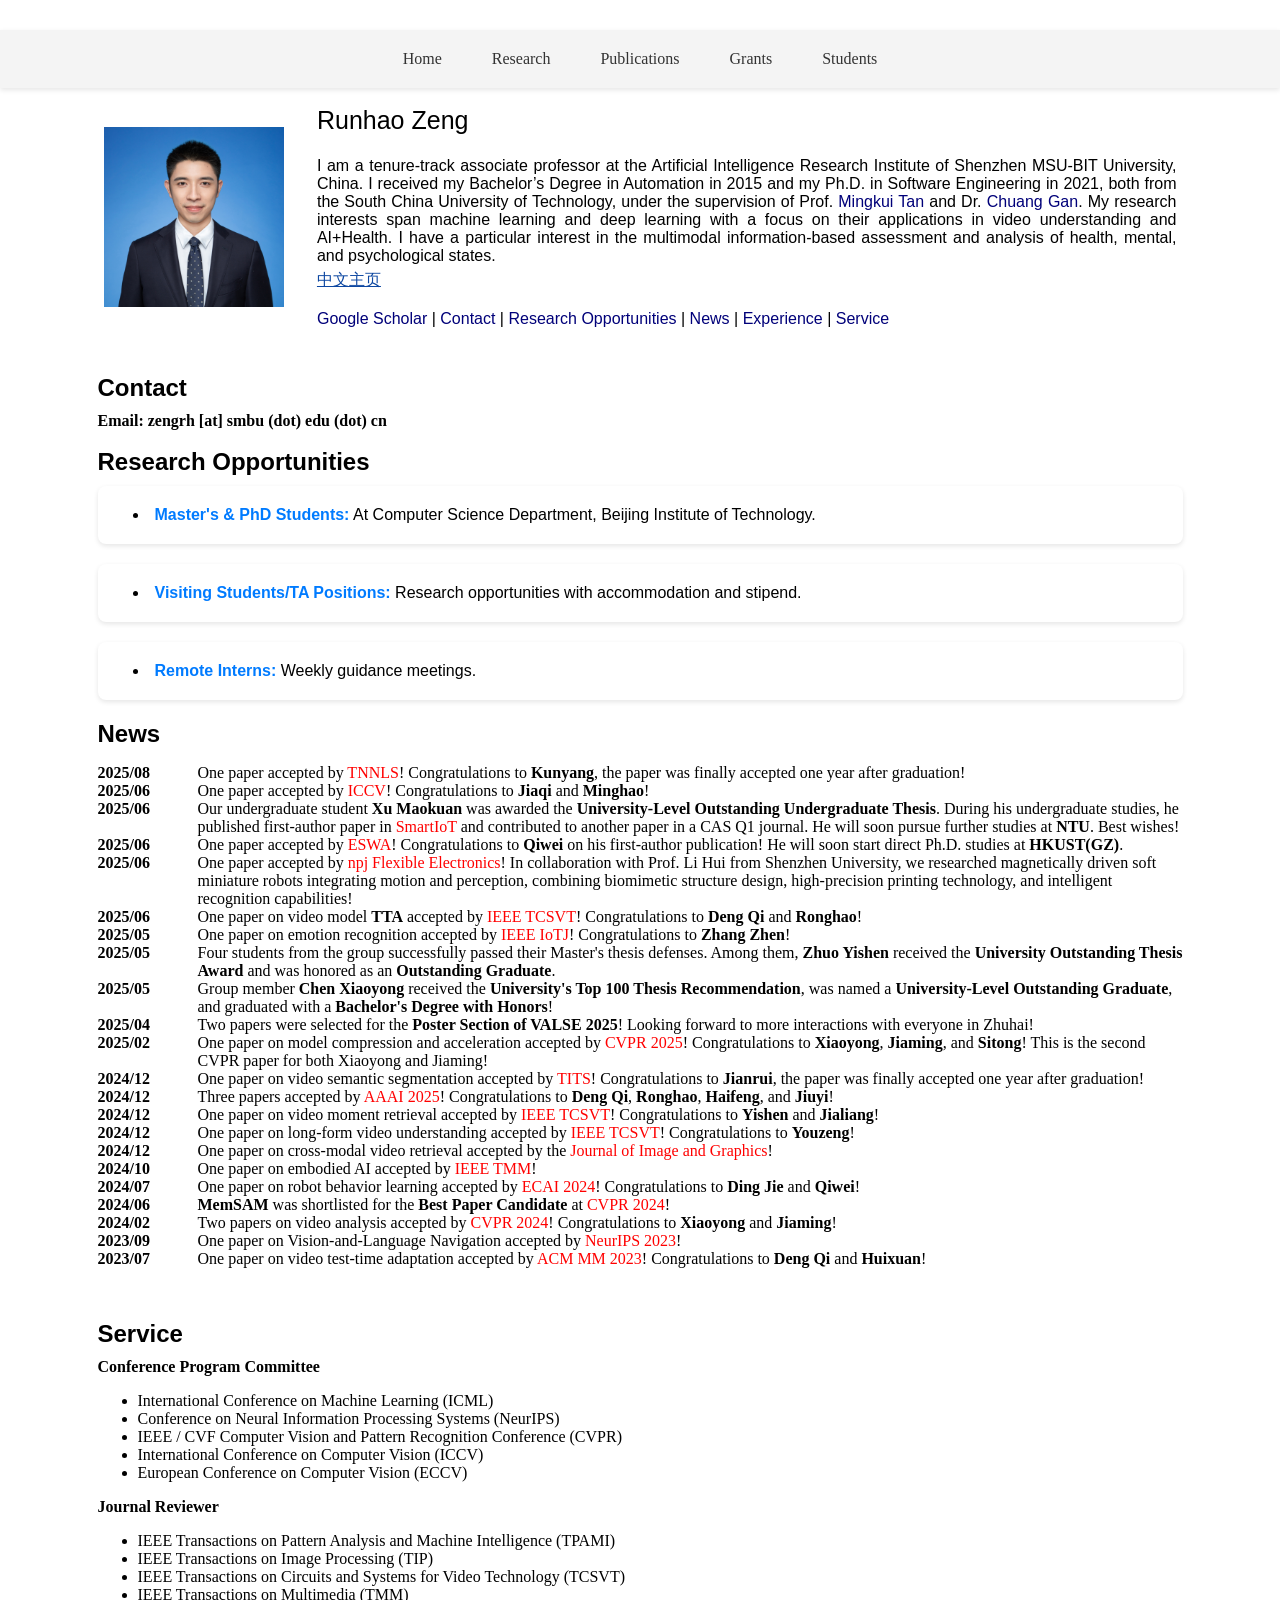
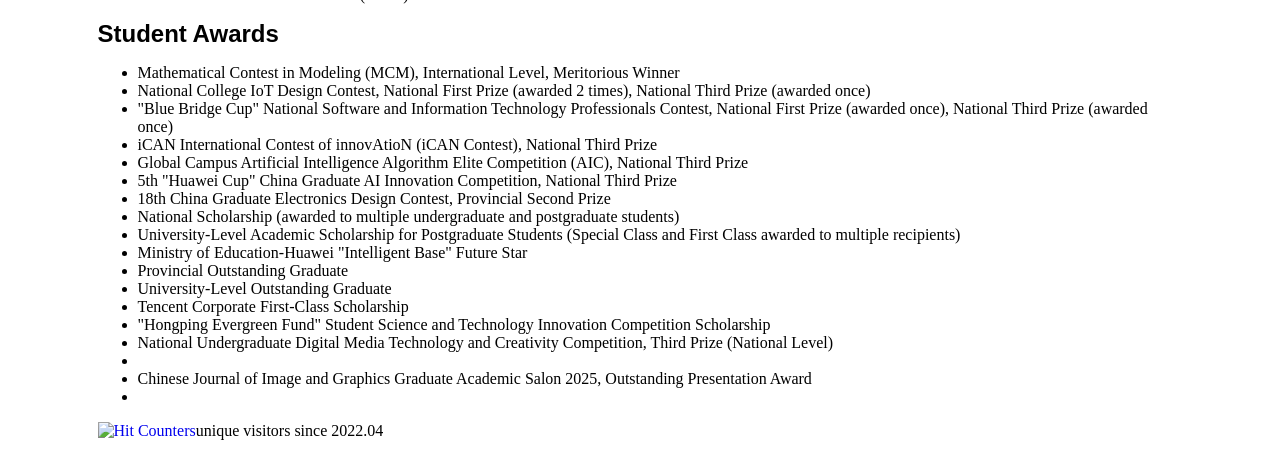
==== commit 8596fb79: "Add awards to index.html" ====
--- a/index.html
+++ b/index.html
@@ -482,6 +482,8 @@
         <li>University-Level Outstanding Graduate</li>
         <li>Tencent Corporate First-Class Scholarship</li>
         <li>"Hongping Evergreen Fund" Student Science and Technology Innovation Competition Scholarship</li>
+        <li>National Undergraduate Digital Media Technology and Creativity Competition, Third Prize (National Level)<li>
+        <li>Chinese Journal of Image and Graphics Graduate Academic Salon 2025, Outstanding Presentation Award<li>
         </ul>
   
   <a href="https://www.easycounter.com/">
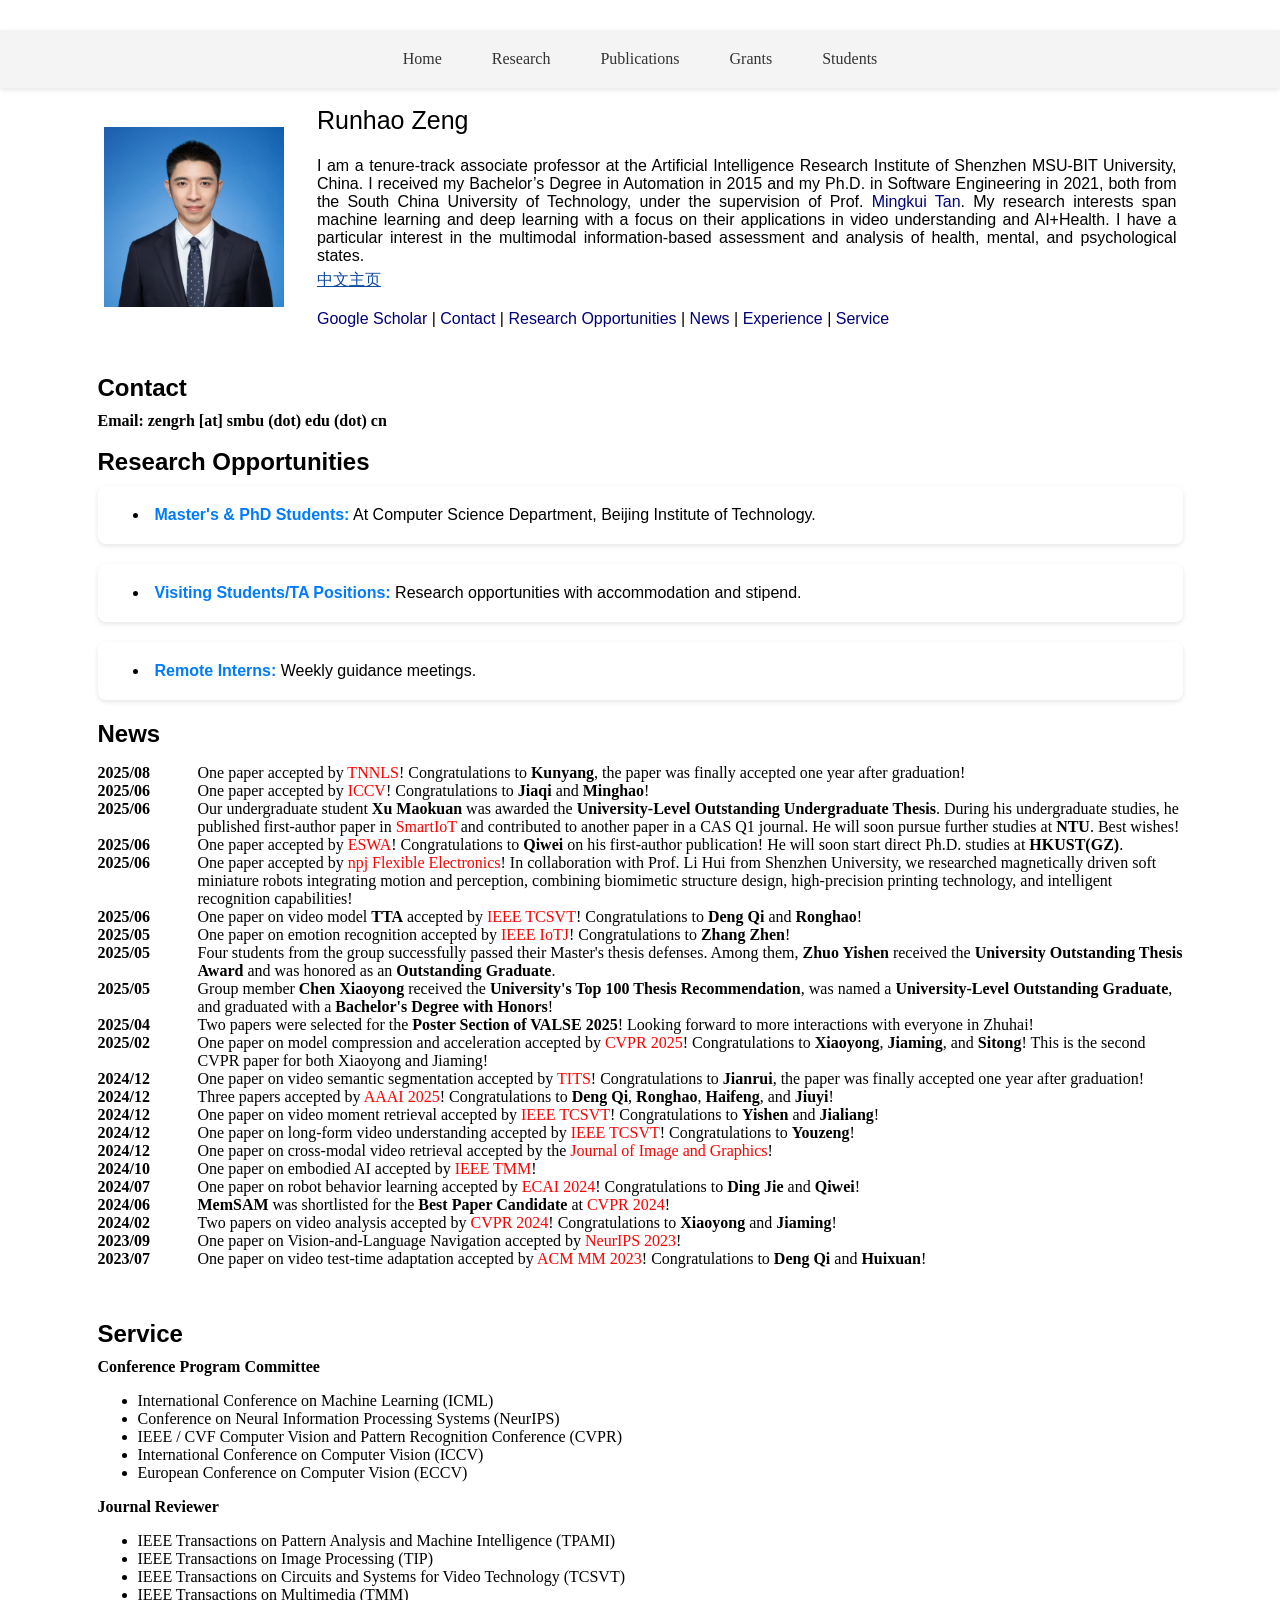
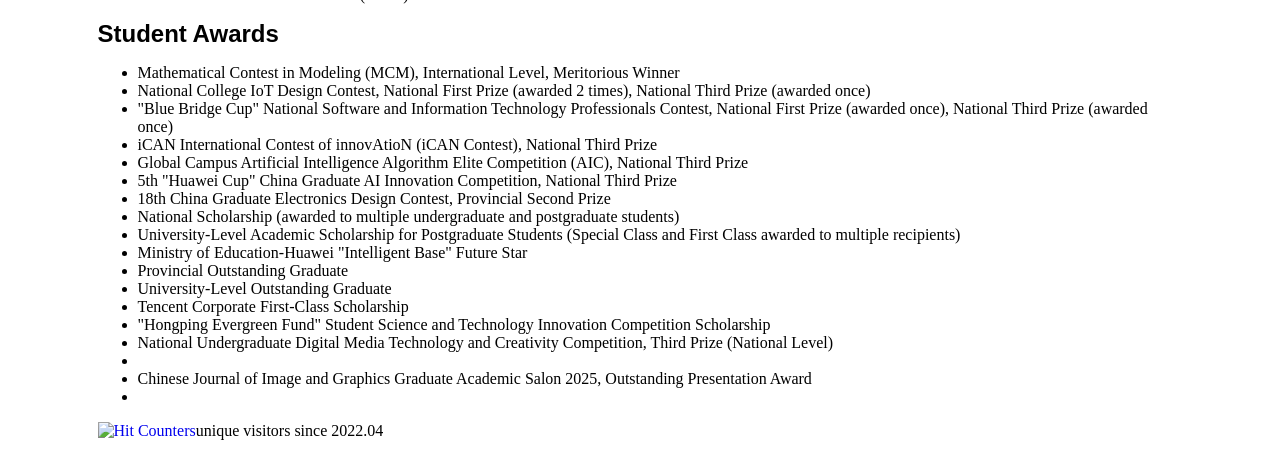
==== commit f59edf85: "Update index.html" ====
--- a/index.html
+++ b/index.html
@@ -265,7 +265,7 @@
                 <tr>
                   <td width="700">
                 <p align="justify" class="content">
-                I am a tenure-track associate professor at the Artificial Intelligence Research Institute of Shenzhen MSU-BIT University, China. I received my Bachelor’s Degree in Automation in 2015 and my Ph.D. in Software Engineering in 2021, both from the South China University of Technology, under the supervision of Prof.  <strong><a href="https://tanmingkui.github.io/" target="_blank" rel="nofollow" class="caption-2">Mingkui Tan</a></strong> and Dr. <strong><a href="https://people.csail.mit.edu/ganchuang/" target="_blank" rel="nofollow" class="caption-2">Chuang Gan</a></strong>.
+                I am a tenure-track associate professor at the Artificial Intelligence Research Institute of Shenzhen MSU-BIT University, China. I received my Bachelor’s Degree in Automation in 2015 and my Ph.D. in Software Engineering in 2021, both from the South China University of Technology, under the supervision of Prof.  <strong><a href="https://tanmingkui.github.io/" target="_blank" rel="nofollow" class="caption-2">Mingkui Tan</a></strong>.
                 My research interests span machine learning and deep learning with a focus on their applications in video understanding and AI+Health. I have a particular interest in the multimodal information-based assessment and analysis of health, mental, and psychological states.
                 </p>
                 <p class="content"><a href="https://ai.smbu.edu.cn/info/1251/1881.htm" target="_blank" style="color: #0d47a1; text-decoration: underline;">中文主页</a></p>
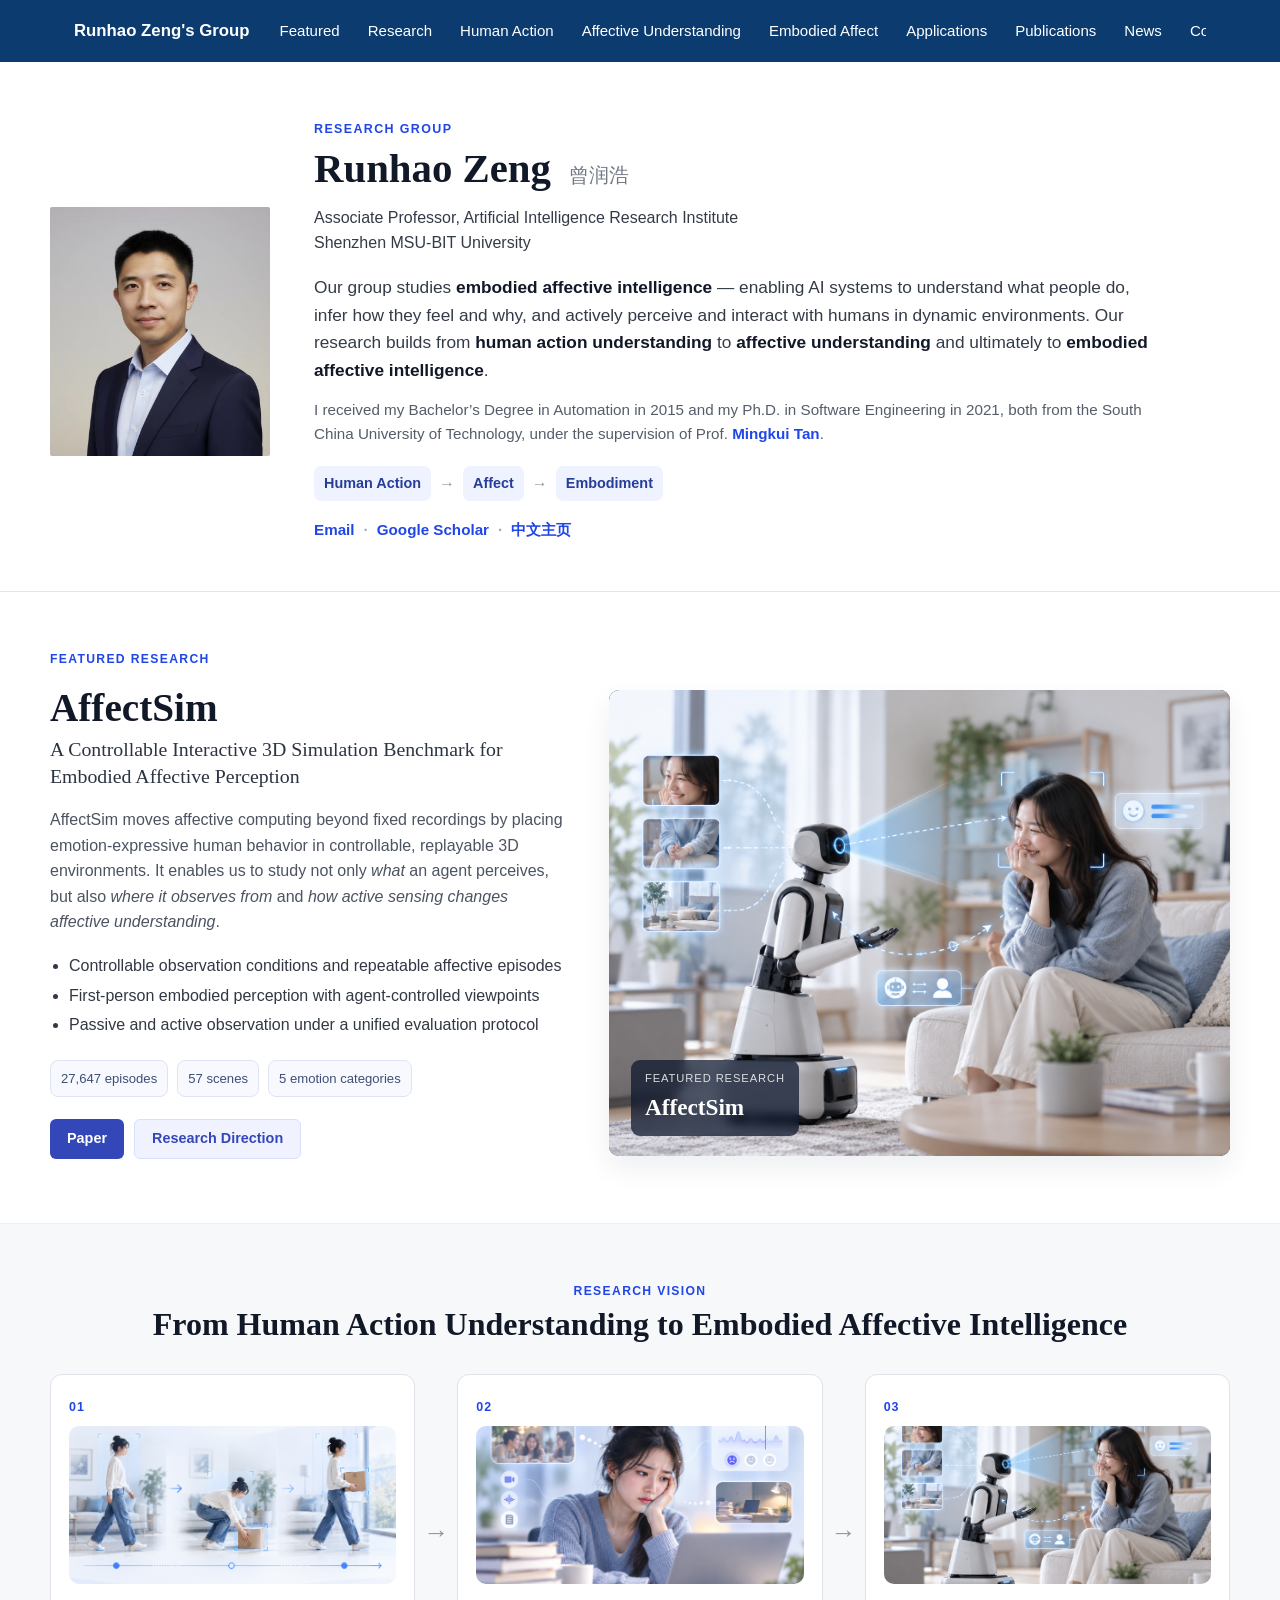
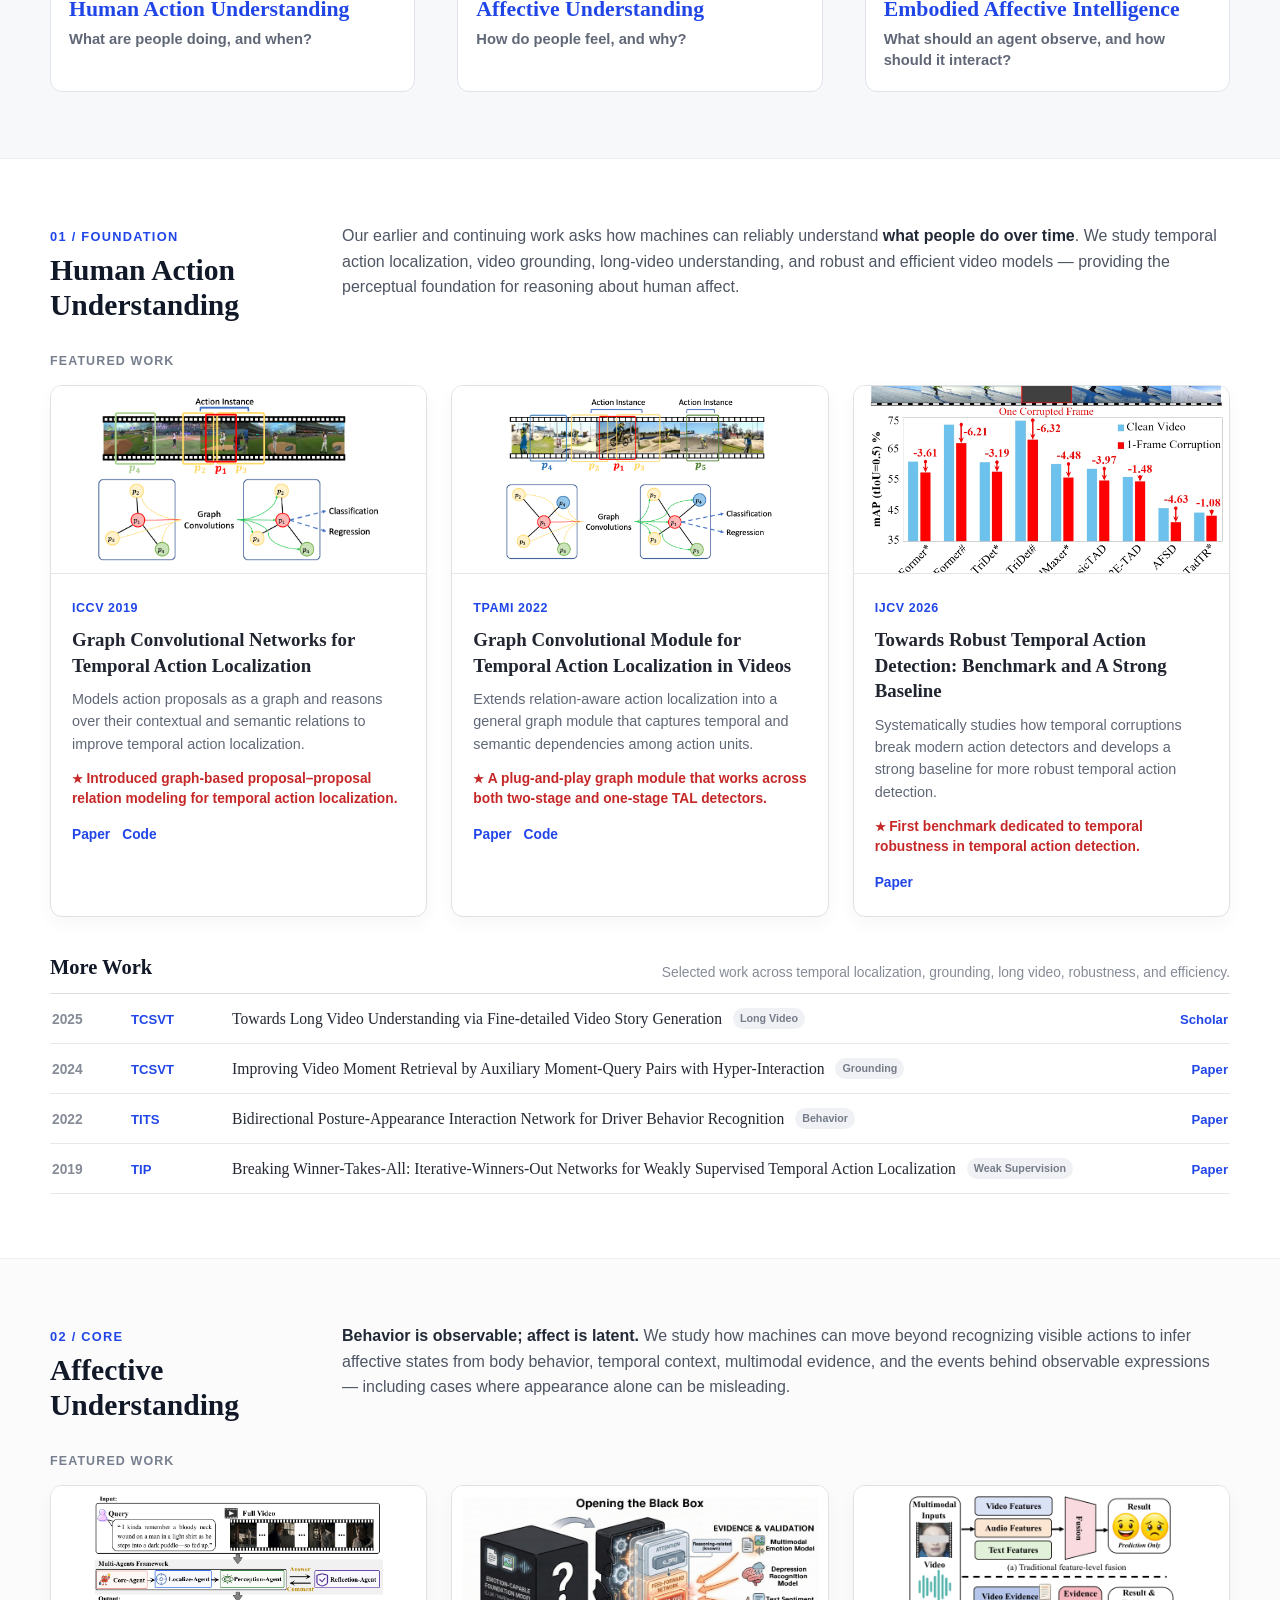
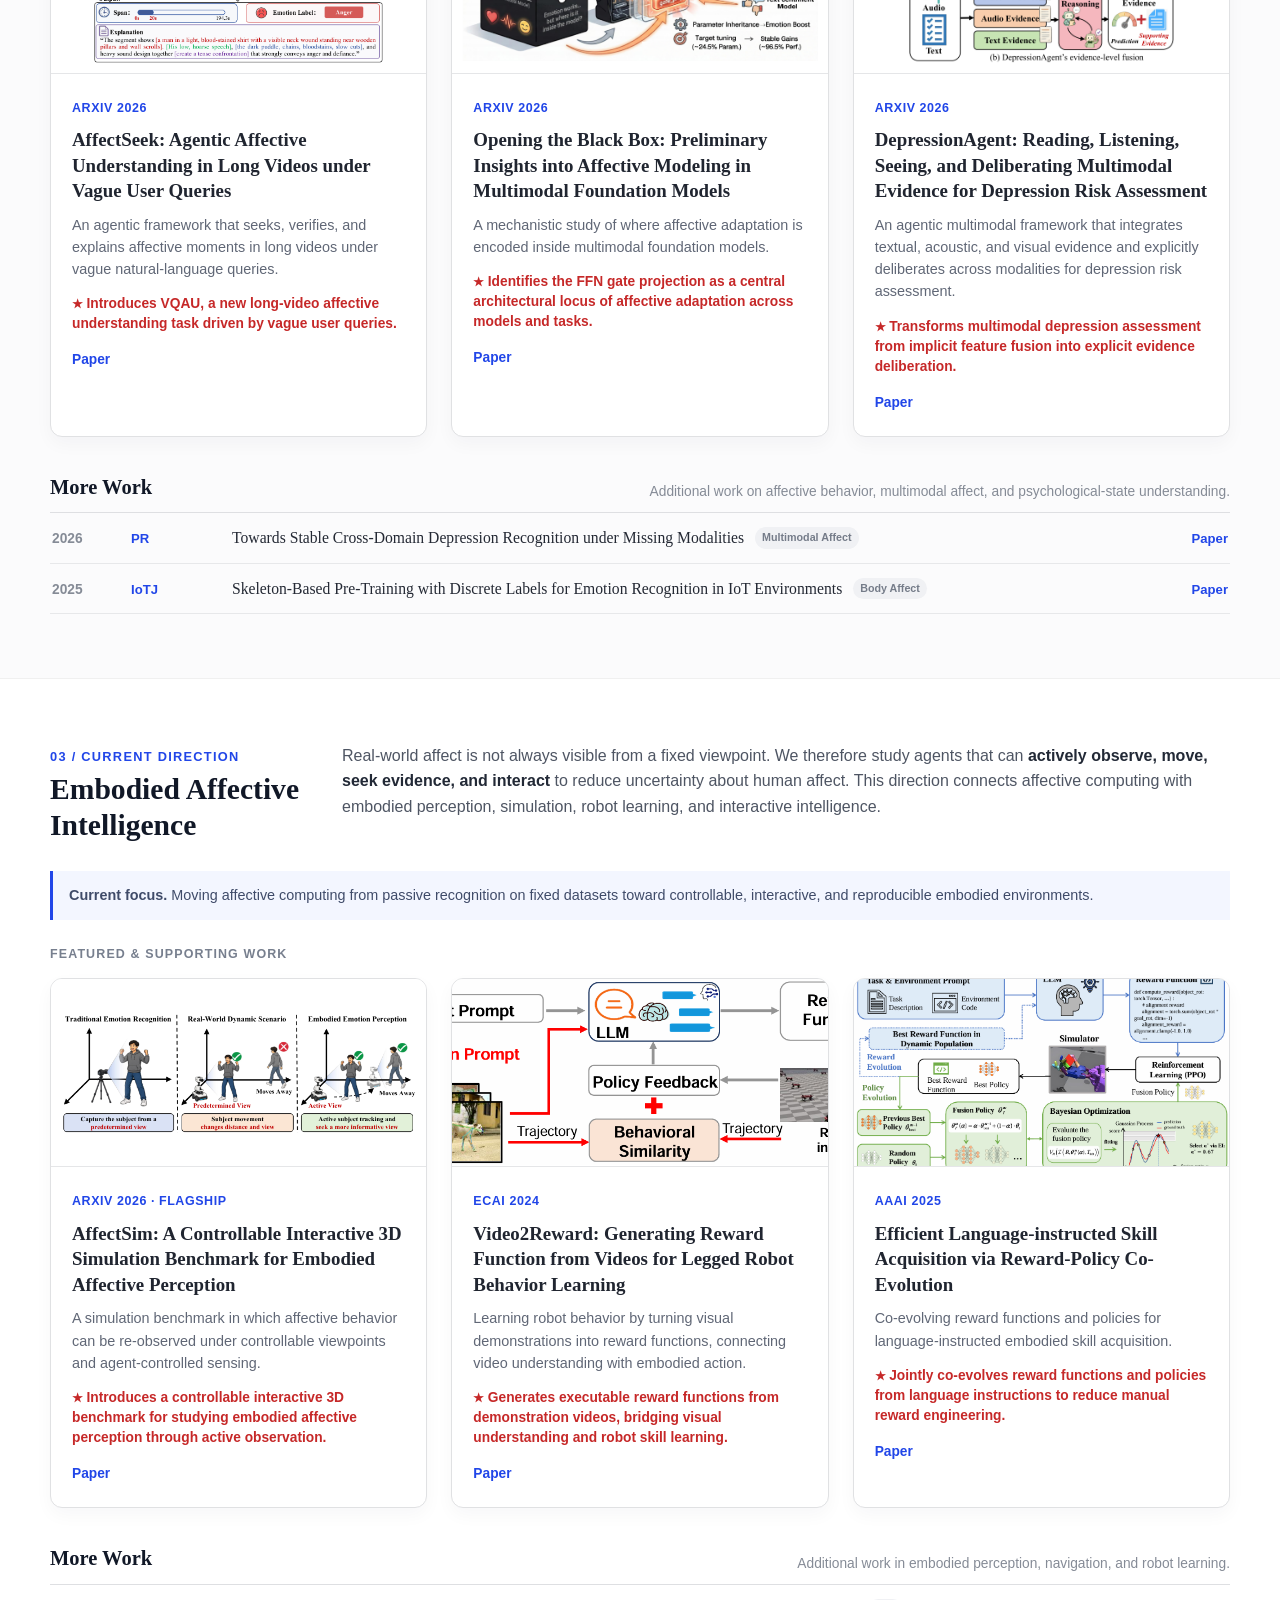
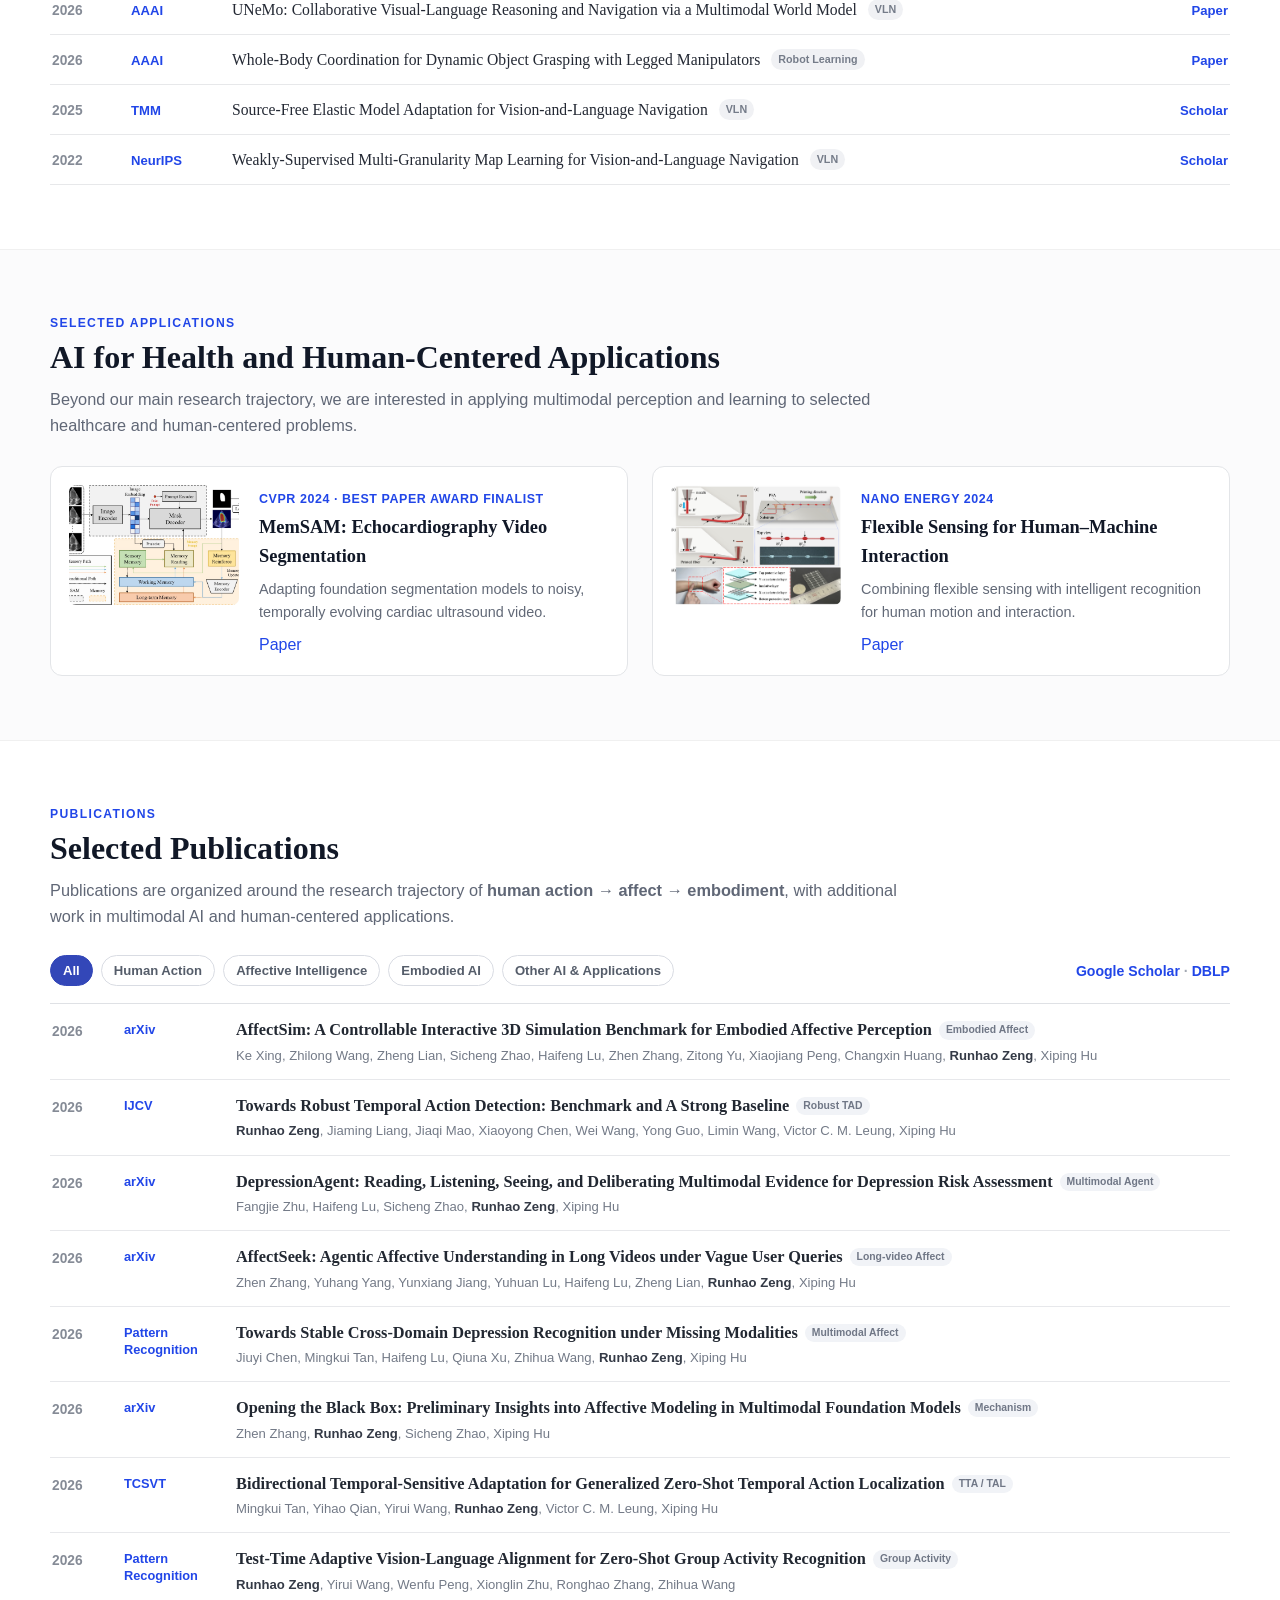
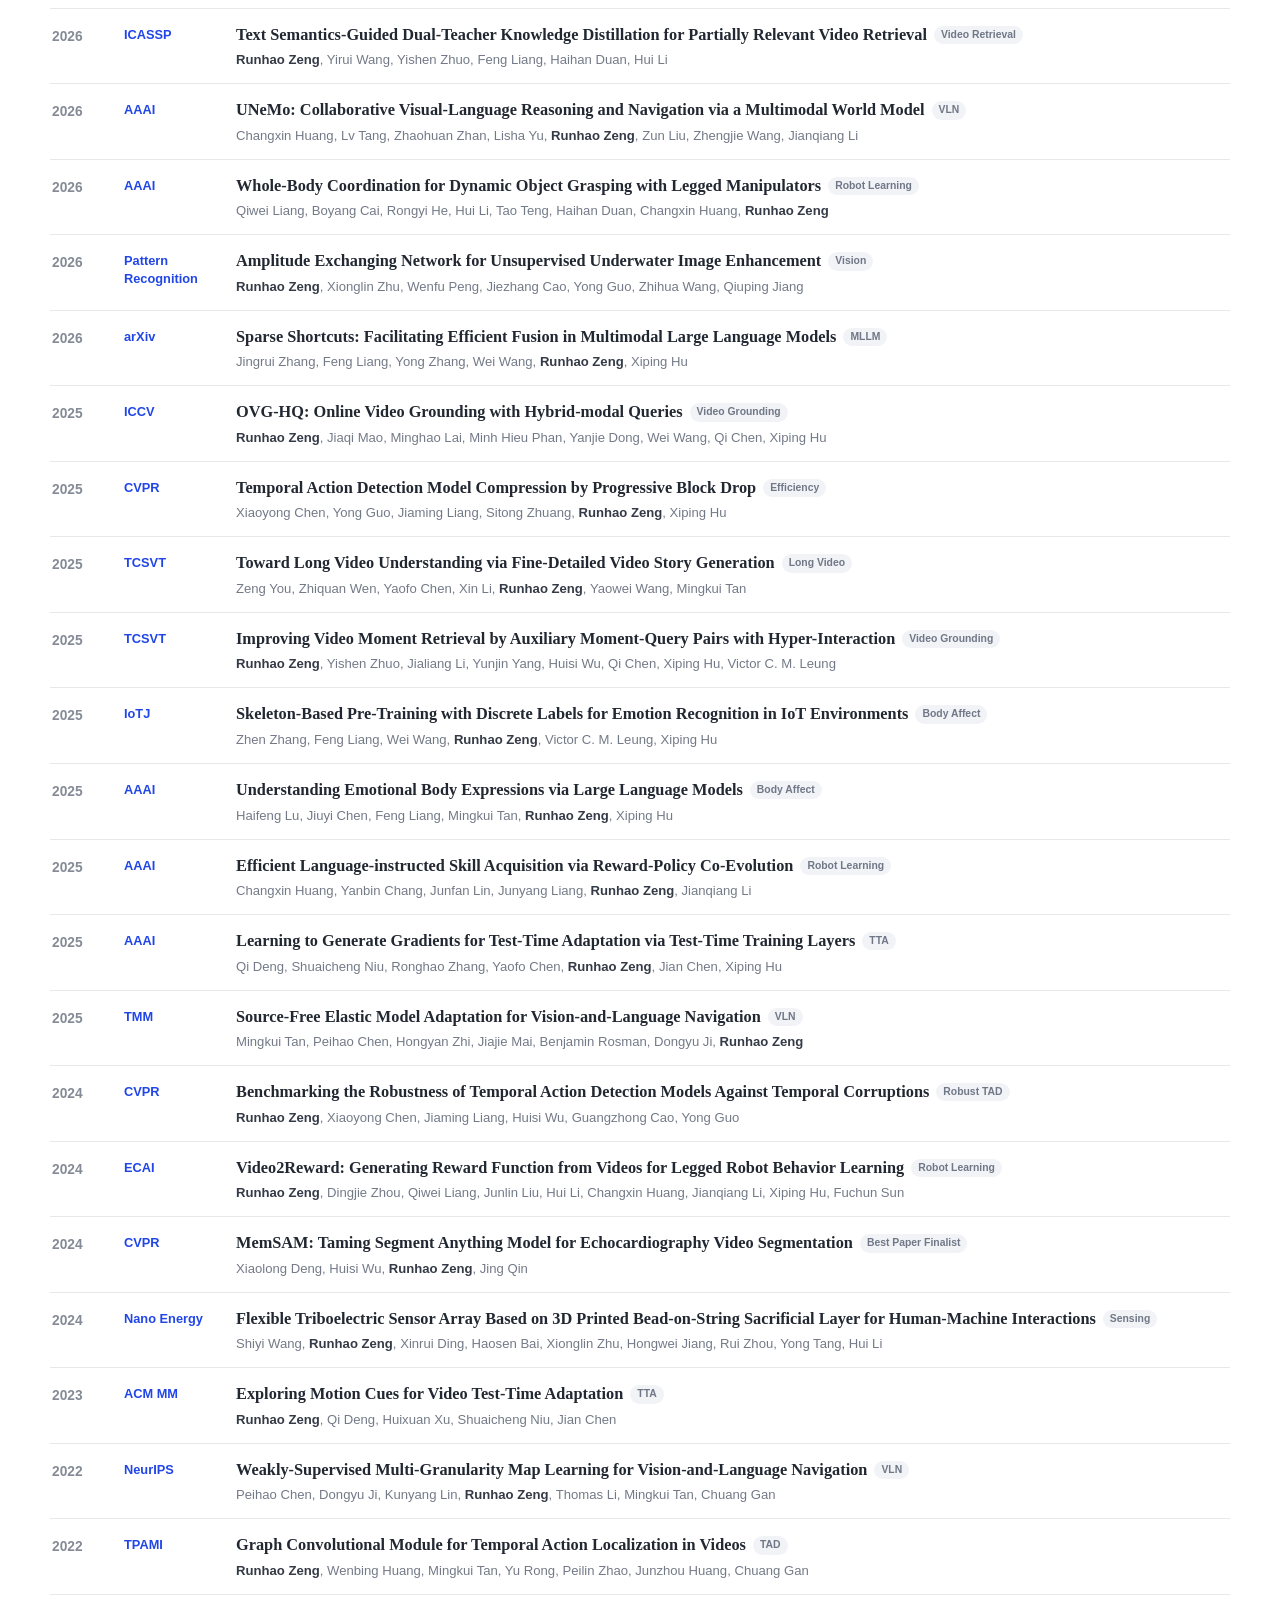
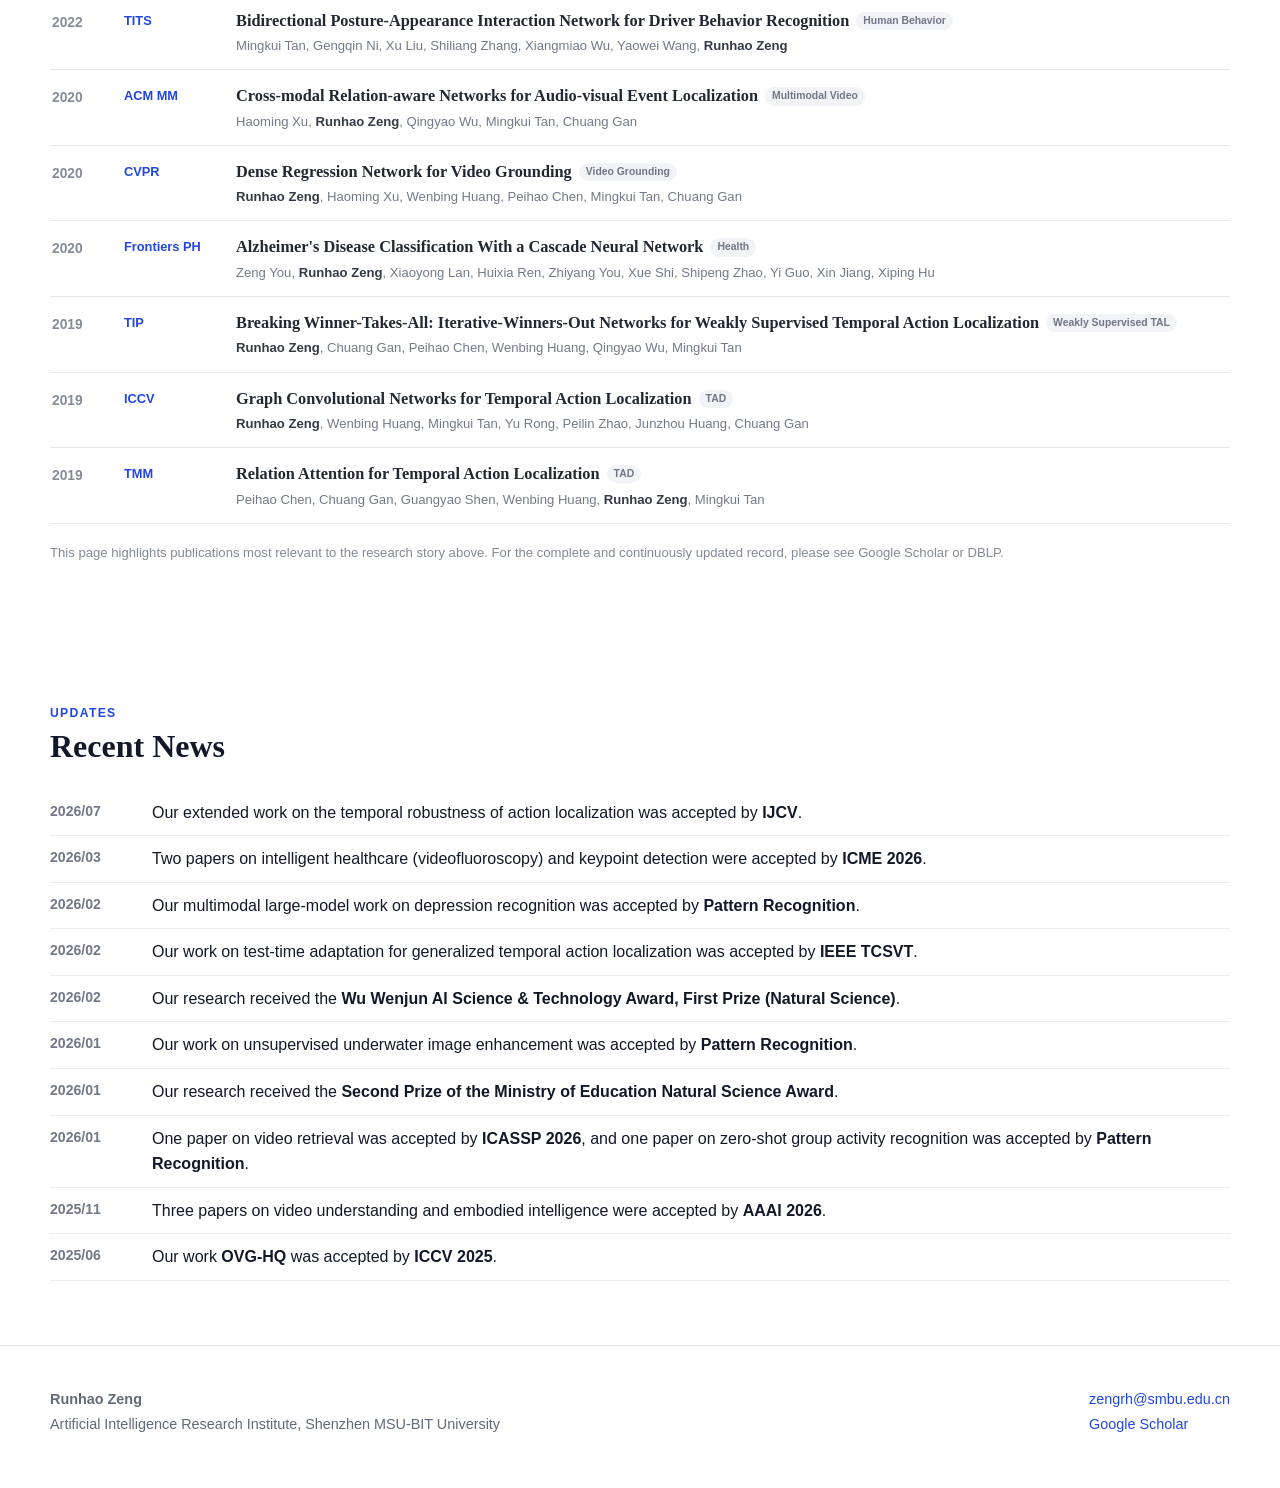
==== commit 3871afd4: "Update homepage and images from latest supplied archive Use the supplied index.html, updated portrai" ====
--- a/index.html
+++ b/index.html
@@ -1,496 +1,2057 @@
-<html><head>
-    <title>Runhao Zeng</title>
-    <link rel="shortcut icon" href="imgs/favicon.ico">
-  
-    <style type="text/css">
-    body {
-        margin-top: 30px;
-        margin-bottom: 20px;
-        margin-left: 0px;
-        margin-right: 0px;
-      width: 100%;
-    }
-    p {
-        margin-top: 0px;
-        margin-bottom: 0px;
-    }
-
-    .navbar {
-        display: flex;
-        justify-content: center;
-        background-color: #f4f4f4;
-        padding: 10px 0;
-        position: sticky; /* 固定导航栏在顶部 */
-        top: 0;
-        z-index: 1000; /* 保证导航栏始终在最前 */
-        box-shadow: 0px 2px 5px rgba(0, 0, 0, 0.1);
-    }
-
-    .navbar a {
-        text-decoration: none;
-        color: #333;
-        padding: 10px 20px;
-        margin: 0 5px;
-        border-radius: 20px;
-        transition: background-color 0.3s ease, color 0.3s ease;
-    }
-
-    .navbar a:hover {
-        background-color: #007bff;
-        color: #fff;
-    }
-
-    .caption {
-        font-size: 25px;
-        font-weight: normal;
-        color: #000;
-        font-family:  Arial, sans-serif;
-    }
-    .caption-1 {
-        font-size: 18px;
-        font-family:  Arial, sans-serif;
-      margin-bottom: 3px;
-    }
-    .caption-2 {
-        font-size: 16px;
-        font-family:  Arial, sans-serif;
-        font-weight: bold;
-      margin-bottom: 1px;
-        color: #000079;
-    }
-    .caption-3 {
-        font-size: 16px;
-        font-family:  Arial, sans-serif;
-        font-weight: bold;
-      margin-bottom: 1px;
-        color: #F00;
-    }
-  
-    .caption-4 {
-        font-size: 16px;
-        font-family:  Arial, sans-serif;
-        color: #000079;
-    }
-    .content {
-        font-size: 16px;
-        font-family:  Arial, sans-serif;
-      margin-bottom: 5px;
-        text-align: justify;
-    }
-    .content a {
-        font-size: 16px;
-        font-family:  Arial, sans-serif;
-      margin-bottom: 10px;
-        color: #000;
-  
-    }
-    .content strong a {
-        font-size: 16px;
-      font-weight: initial;
-        font-family:  Arial, sans-serif;
-      margin-bottom: 10px;
-        color: #000079;
-    }
-  
-    .author {
-      font-size: 16px;
-      font-style:oblique;
-      font-family:  Arial, sans-serif;
-      text-align: justify;
-      margin-bottom: 1px;
-    }
-    .author a {
-      font-size: 16px;
-      font-style:oblique;
-      font-family:  Arial, sans-serif;
-      color: #000;
-      margin-bottom: 1px;
-    }
-    .author strong a {
-      font-size: 16px;
-      font-style:oblique;
-      font-weight: initial;
-      font-family:  Arial, sans-serif;
-      color: #000079;
-    }
-  
-    .title-small {
-      margin-top: 20px;
-      margin-bottom: 20px;
-        font-size: 20px;
-      font-weight: bold;
-      font-family:  Arial, sans-serif;	/* font-weight: bold; */
-        color: #000;
-    }
-    .title-large {
-        font-size: 24px;
-        margin-bottom: 10px;
-        font-family:  Arial, sans-serif;
-        font-weight: bold;
-        color: #000;
-        scroll-margin-top: 80px;
-    }
-    .margin {
-        font-size: 10px;
-        line-height: 10px;
-    }
-    .margin-small {
-        font-size: 5px;
-        line-height: 5px;
-    }
-    .margin-large {
-        font-size: 16px;
-        line-height: 16px;
-    }
-    a:link {
-        text-decoration: none;
-    }
-    a:visited {
-        text-decoration: none;
-    }
-    content a:link {
-        text-decoration: none;
-    }
-    content a:visited {
-        text-decoration: none;
-    }
-    a:hover {
-        text-decoration: underline;
-    }
-    a:active {
-        text-decoration: underline;
-        color: #000000;
-        font-family:  Tahoma, Geneva, sans-serif;
-    }
-    strong a:active {
-        text-decoration: underline;
-        color: #000000;
-    }
-    img
-    {
-     border-color: black;
-    }
-  
-    #pubs .pubs-list {
-        display: none;
-    }
-  
-    #pubs.show-by-date .pubs-list.by-date {
-        display: block;
-    }
-  
-    #pubs.show-by-topic .pubs-list.by-topic {
-        display: block;
-    }
-    .opportunity-card {
-          background-color: #fff;
-          border-radius: 8px;
-          box-shadow: 0 2px 5px rgba(0,0,0,0.1);
-          overflow: hidden;
-          margin-bottom: 20px;
-          padding: 20px;
-          display: flex;
-          align-items: center;
-      }
-  
-      .opportunity-icon {
-          font-size: 40px;
-          color: #007bff;
-          margin-right: 15px;
-      }
-  
-      .opportunity-content {
-          flex: 1;
-      }
-  
-      .opportunity-content strong {
-          color: #007bff;
-      }
-    </style>
-    <meta http-equiv="Content-Type" content="text/html; charset=gbk"></head>
-    <script src="scroll.js"></script>
-    <script>
-      // (function(i,s,o,g,r,a,m){i['GoogleAnalyticsObject']=r;i[r]=i[r]||function(){
-      // (i[r].q=i[r].q||[]).push(arguments)},i[r].l=1*new Date();a=s.createElement(o),
-      // m=s.getElementsByTagName(o)[0];a.async=1;a.src=g;m.parentNode.insertBefore(a,m)
-      // })(window,document,'script','//www.google-analytics.com/analytics.js','ga');
-  
-      // ga('create', 'UA-53682931-1', 'auto'); // maybe a new account of google analysis is needed(https://www.google-analytics.com).
-      // ga('send', 'pageview');
-      function showPubs(id) {
-      var pubs = document.getElementById('pubs');
-        pubs.classList.toggle('show-by-date', id === 0)
-        pubs.classList.toggle('show-by-topic', id === 1)
-        return true;
-      }
-    </script>
-    <body>
-
-    <!-- 导航栏 -->
-    <div class="navbar">
-      <a href="/index.html">Home</a>
-      <a href="/sub_html/research.html">Research</a>
-      <a href="/sub_html/publications.html">Publications</a>
-      <a href="/sub_html/grants.html">Grants</a>
-      <a href="/sub_html/students.html">Students</a>
-    </div>
-
-    <div style="width: 1085px; margin: auto;">
-    <table border="0" width="100%" style="margin: auto">
-      <tbody>
-        <tr>
-        <td width="185"><table>
-                <tr><td>
-                <a href="imgs/RunhaoZeng.jpg"><img src="imgs/RunhaoZeng.jpg"  height="180" alt="RunhaoZeng;"></td></tr>
-                </table></td>
-        <td width="15"></td>
-        <td></td>
-        <td><table border="0" width="100%">
-          <tbody>
-          <tr height="10">
-            <td colspan="2"></td></tr>
-             <tr height="20">
-            <td>
-               <!-- add as more information here as you like, and this line is also an example of html annoation -->
-               <p class="caption">Runhao Zeng</p>
-  
-               <!-- <p class="caption">Runhao Zeng&nbsp;<span class="content"><a href="mailto:zengrh@szu.edu.com">zengrh[AT]csail[dot]edu[dot]com</a></span></p> -->
-               <!-- <p class="content"><a href="mailto:zengrh@csail.edu.com">zengrh[AT]smbu[dot]edu[dot]cn</a></p> -->
-               <!-- <p class="content"><b>Computer Science and Artificial Intelligence Laboratory</b></p> -->
-               <br>
-            </td>
-          </tr>
-          <!-- <table border="0">
-              <tbody> -->
-                <tr>
-                  <td width="700">
-                <p align="justify" class="content">
-                I am a tenure-track associate professor at the Artificial Intelligence Research Institute of Shenzhen MSU-BIT University, China. I received my Bachelor’s Degree in Automation in 2015 and my Ph.D. in Software Engineering in 2021, both from the South China University of Technology, under the supervision of Prof.  <strong><a href="https://tanmingkui.github.io/" target="_blank" rel="nofollow" class="caption-2">Mingkui Tan</a></strong>.
-                My research interests span machine learning and deep learning with a focus on their applications in video understanding and AI+Health. I have a particular interest in the multimodal information-based assessment and analysis of health, mental, and psychological states.
-                </p>
-                <p class="content"><a href="https://ai.smbu.edu.cn/info/1251/1881.htm" target="_blank" style="color: #0d47a1; text-decoration: underline;">中文主页</a></p>
-                </td>
-                </tr>
-              <!-- </tbody>
-            </table> -->
-          <tr height="5">
-            <td>
-              <p class="margin">&nbsp;</p>
-                <p class="content">
-                  <strong><a href="https://scholar.google.com.sg/citations?user=s3X4YHwAAAAJ&hl=en">Google Scholar</a></strong> |
-                  <strong><a href="#sect-links">Contact</a></strong> |
-                  <strong><a href="#sect-opportunities">Research Opportunities</a></strong> |
-                  <strong><a href="#sect-events">News</a></strong> |
-                  <strong><a href="#sect-experience">Experience</a></strong> |
-                  <strong><a href="#sect-service">Service</a></strong>
-            </td>
-          </tr>
-          <tr height="5">
-            <td colspan="2"></td></tr>
-        </tbody></table></td>
-      </tr>
-    </tbody></table>
-    <p class="margin">&nbsp;</p>
-  
-    <br>
-
-    <!-- contact & links -->
-    <p id="sect-links" class="title-large">Contact</p>
-    <strong>Email: zengrh [at] smbu (dot) edu (dot) cn </a></strong></p>
-    <br>
-
-    
-    <p id="sect-opportunities" class="title-large">Research Opportunities</p>
-    <div class="content">
-      <div class="opportunity-card">
-          <i class="opportunity-icon fas fa-graduation-cap"></i>
-          <div class="opportunity-content">
-              <li><strong>Master's & PhD Students:</strong> At Computer Science Department, Beijing Institute of Technology.</li>
-          </div>
-      </div>
-  
-      <div class="opportunity-card">
-          <i class="opportunity-icon fas fa-users"></i>
-          <div class="opportunity-content">
-              <li><strong>Visiting Students/TA Positions:</strong> Research opportunities with accommodation and stipend.</li>
-          </div>
-      </div>
-  
-      <div class="opportunity-card">
-          <i class="opportunity-icon fas fa-laptop-house"></i>
-          <div class="opportunity-content">
-              <li><strong>Remote Interns:</strong> Weekly guidance meetings.</li>
-          </div>
+<!DOCTYPE html>
+<html lang="en">
+<head>
+<meta charset="UTF-8">
+<meta name="viewport" content="width=device-width, initial-scale=1.0">
+
+<title>Runhao Zeng — Embodied Affective Intelligence</title>
+<meta name="description" content="Runhao Zeng's research group studies human action understanding, affective understanding, and embodied affective intelligence.">
+<link rel="icon" type="image/png" href="favicon.png">
+
+<style>
+:root{
+  --navy:#0b3b6f;
+  --blue:#2146e8;
+  --blue-soft:#eef3ff;
+  --ink:#111827;
+  --muted:#606776;
+  --line:#e3e5e8;
+  --paper:#ffffff;
+  --soft:#f7f8fa;
+  --soft2:#fbfbfc;
+  --radius:14px;
+  --shadow:0 12px 28px rgba(20,30,55,.07);
+  --serif:Georgia, "Times New Roman", serif;
+  --sans:Arial, Helvetica, sans-serif;
+}
+
+*{box-sizing:border-box}
+html{scroll-behavior:smooth}
+body{
+  margin:0;
+  color:var(--ink);
+  background:#fff;
+  font-family:var(--sans);
+  line-height:1.6;
+}
+a{color:var(--blue);text-decoration:none}
+a:hover{text-decoration:underline}
+img{display:block;max-width:100%}
+
+.navbar{
+  position:sticky;
+  top:0;
+  z-index:100;
+  background:var(--navy);
+  color:#fff;
+  box-shadow:0 1px 0 rgba(255,255,255,.08);
+}
+.navbar-inner{
+  max-width:1180px;
+  margin:0 auto;
+  min-height:62px;
+  padding:0 24px;
+  display:flex;
+  align-items:center;
+  justify-content:space-between;
+  gap:30px;
+}
+.brand{
+  color:#fff;
+  font-weight:700;
+  font-size:1.05rem;
+  white-space:nowrap;
+}
+.brand:hover{text-decoration:none}
+nav{
+  display:flex;
+  gap:28px;
+  align-items:center;
+  overflow-x:auto;
+  scrollbar-width:none;
+}
+nav::-webkit-scrollbar{display:none}
+nav a{
+  color:#fff;
+  font-size:.94rem;
+  white-space:nowrap;
+}
+
+main{overflow:hidden}
+.wrap{
+  width:min(1180px, calc(100% - 48px));
+  margin:0 auto;
+}
+
+/* Hero */
+.hero{
+  padding:58px 0 48px;
+  border-bottom:1px solid var(--line);
+}
+.hero-inner{
+  display:grid;
+  grid-template-columns:220px minmax(0,1fr);
+  gap:44px;
+  align-items:center;
+}
+.hero-photo{
+  width:220px;
+  aspect-ratio:1/1.13;
+  object-fit:cover;
+  border-radius:2px;
+}
+.eyebrow{
+  margin:0 0 6px;
+  color:var(--blue);
+  font-size:.78rem;
+  font-weight:700;
+  letter-spacing:.11em;
+  text-transform:uppercase;
+}
+h1,h2,h3{font-family:var(--serif)}
+.hero h1{
+  margin:0;
+  font-size:2.55rem;
+  line-height:1.15;
+  font-weight:700;
+}
+.cn{
+  margin-left:8px;
+  font-family:var(--sans);
+  font-size:1.25rem;
+  font-weight:500;
+  color:#737986;
+}
+.hero-role{
+  margin:12px 0 18px;
+  color:#343b48;
+  font-size:1rem;
+}
+.hero-bio{
+  max-width:840px;
+  margin:0;
+  font-size:1.08rem;
+  color:#343b48;
+}
+.hero-bio strong{color:var(--ink)}
+.hero-trajectory{
+  display:flex;
+  flex-wrap:wrap;
+  gap:8px;
+  align-items:center;
+  margin:20px 0 17px;
+  font-weight:600;
+  color:#243043;
+}
+.hero-trajectory .node{
+  padding:6px 10px;
+  background:var(--blue-soft);
+  border-radius:7px;
+  color:#263d9a;
+  font-size:.9rem;
+}
+.hero-trajectory .arrow{
+  color:#9399a7;
+}
+.hero-links{
+  display:flex;
+  flex-wrap:wrap;
+  gap:9px;
+  align-items:center;
+  font-weight:600;
+  font-size:.95rem;
+}
+.dot{color:#a4a9b3}
+
+/* Generic sections */
+.section{
+  padding:64px 0;
+}
+.section.alt{
+  background:var(--soft2);
+  border-top:1px solid #f0f0f0;
+  border-bottom:1px solid #f0f0f0;
+}
+.section-kicker{
+  margin:0 0 4px;
+  color:var(--blue);
+  font-size:.76rem;
+  font-weight:700;
+  letter-spacing:.11em;
+  text-transform:uppercase;
+}
+.section-title{
+  margin:0;
+  font-size:2rem;
+  line-height:1.2;
+  font-weight:700;
+}
+.section-sub{
+  max-width:850px;
+  margin:10px 0 0;
+  color:var(--muted);
+  font-size:1.02rem;
+}
+
+/* Featured research */
+.featured{
+  padding:58px 0 64px;
+}
+.featured-grid{
+  display:grid;
+  grid-template-columns:.95fr 1.15fr;
+  gap:46px;
+  align-items:center;
+  margin-top:18px;
+}
+.featured-title{
+  margin:0 0 7px;
+  font-size:2.45rem;
+  line-height:1.08;
+}
+.featured-subtitle{
+  margin:0 0 17px;
+  font-family:var(--serif);
+  font-size:1.24rem;
+  line-height:1.35;
+  color:#2c3442;
+}
+.featured-copy{
+  margin:0 0 18px;
+  color:#4c5361;
+  font-size:1rem;
+}
+.feature-points{
+  margin:0 0 22px;
+  padding-left:19px;
+  color:#313844;
+}
+.feature-points li{margin:4px 0}
+.stat-row{
+  display:flex;
+  flex-wrap:wrap;
+  gap:9px;
+  margin:0 0 22px;
+}
+.stat{
+  padding:7px 10px;
+  border:1px solid #dfe4f4;
+  border-radius:8px;
+  background:#f7f9ff;
+  font-size:.82rem;
+  color:#3f4e75;
+}
+.buttons{
+  display:flex;
+  flex-wrap:wrap;
+  gap:10px;
+}
+.btn{
+  display:inline-flex;
+  align-items:center;
+  justify-content:center;
+  min-height:40px;
+  padding:0 17px;
+  border-radius:6px;
+  background:#3347b8;
+  color:#fff;
+  font-size:.9rem;
+  font-weight:600;
+}
+.btn:hover{
+  text-decoration:none;
+  background:#273aa8;
+}
+.btn.secondary{
+  color:#3347b8;
+  background:#f0f3ff;
+  border:1px solid #d8dfff;
+}
+.btn.secondary:hover{background:#e8edff}
+
+.feature-media{
+  position:relative;
+  min-height:360px;
+  overflow:hidden;
+  border-radius:10px;
+  background:
+    radial-gradient(circle at 22% 30%, rgba(85,116,255,.25), transparent 24%),
+    radial-gradient(circle at 78% 68%, rgba(30,115,138,.24), transparent 28%),
+    linear-gradient(135deg,#111827 0%,#203047 48%,#182133 100%);
+  box-shadow:var(--shadow);
+}
+.feature-media video{
+  position:absolute;
+  inset:0;
+  width:100%;
+  height:100%;
+  object-fit:cover;
+  background:#0c111b;
+}
+.media-fallback{
+  position:absolute;
+  inset:0;
+  padding:34px;
+  display:flex;
+  flex-direction:column;
+  justify-content:flex-end;
+  color:#fff;
+  background:
+    linear-gradient(to top,rgba(4,10,21,.82),rgba(4,10,21,.08)),
+    radial-gradient(circle at 70% 28%,rgba(103,145,255,.22),transparent 27%);
+}
+.media-fallback .mini{
+  color:#b9c8ff;
+  font-size:.78rem;
+  font-weight:700;
+  letter-spacing:.09em;
+  text-transform:uppercase;
+}
+.media-fallback strong{
+  margin-top:4px;
+  font-family:var(--serif);
+  font-size:2rem;
+  line-height:1.1;
+}
+.media-fallback span{
+  margin-top:7px;
+  max-width:500px;
+  color:#e6e9f0;
+}
+.media-fallback small{
+  margin-top:18px;
+  color:#aeb7c7;
+}
+
+/* Research story */
+.story{
+  padding:58px 0 66px;
+  background:var(--soft);
+  border-top:1px solid #efefef;
+  border-bottom:1px solid #efefef;
+}
+.story-head{text-align:center}
+.story-head .section-sub{margin:10px auto 0}
+.story-grid{
+  margin-top:34px;
+  display:grid;
+  grid-template-columns:1fr 54px 1fr 54px 1fr;
+  align-items:stretch;
+}
+.story-card{
+  position:relative;
+  padding:25px 24px 23px;
+  border:1px solid #e0e3e9;
+  border-radius:12px;
+  background:#fff;
+}
+.story-num{
+  color:var(--blue);
+  font-size:.78rem;
+  font-weight:700;
+  letter-spacing:.08em;
+}
+.story-card h3{
+  margin:7px 0 7px;
+  font-size:1.36rem;
+  line-height:1.2;
+}
+.story-question{
+  margin:0 0 10px;
+  font-weight:600;
+  color:#303746;
+}
+.story-card p:last-child{
+  margin:0;
+  color:var(--muted);
+  font-size:.92rem;
+}
+.story-arrow{
+  display:flex;
+  align-items:center;
+  justify-content:center;
+  color:#8e96a5;
+  font-size:1.6rem;
+}
+
+/* Topic sections */
+.topic-head{
+  display:grid;
+  grid-template-columns:250px minmax(0,1fr);
+  gap:42px;
+  margin-bottom:28px;
+}
+.topic-index{
+  color:var(--blue);
+  font-size:.8rem;
+  font-weight:700;
+  letter-spacing:.1em;
+}
+.topic-head h2{
+  margin:4px 0 0;
+  font-size:1.85rem;
+  line-height:1.2;
+}
+.topic-intro{
+  margin:0;
+  color:#4e5563;
+  font-size:1rem;
+}
+.topic-intro strong{color:#222936}
+
+.featured-kicker{
+  margin:0 0 13px;
+  color:#777f8e;
+  font-size:.78rem;
+  font-weight:700;
+  letter-spacing:.09em;
+  text-transform:uppercase;
+}
+.paper-grid{
+  display:grid;
+  grid-template-columns:repeat(3,minmax(0,1fr));
+  gap:24px;
+}
+.paper-card{
+  min-width:0;
+  overflow:hidden;
+  border:1px solid #e0e1e3;
+  border-radius:12px;
+  background:#fff;
+  box-shadow:0 7px 18px rgba(30,40,60,.035);
+}
+.paper-card:hover{
+  transform:translateY(-2px);
+  transition:.18s ease;
+  box-shadow:0 12px 28px rgba(25,35,55,.07);
+}
+.paper-thumb{
+  height:188px;
+  overflow:hidden;
+  background:#f2f3f5;
+  border-bottom:1px solid #e5e6e8;
+}
+.paper-thumb img{
+  width:100%;
+  height:100%;
+  object-fit:cover;
+}
+.paper-thumb.contain img{
+  object-fit:contain;
+  padding:8px;
+  background:#fff;
+}
+.paper-thumb.text-thumb{
+  display:flex;
+  align-items:flex-end;
+  padding:22px;
+  background:
+    radial-gradient(circle at 85% 18%,rgba(71,100,235,.17),transparent 28%),
+    linear-gradient(135deg,#f3f5ff,#f9fafc 55%,#eef3f7);
+}
+.text-thumb .thumb-word{
+  font-family:var(--serif);
+  font-size:2rem;
+  line-height:1.05;
+  color:#1d2e69;
+  font-weight:700;
+}
+.text-thumb .thumb-note{
+  display:block;
+  margin-top:7px;
+  font-family:var(--sans);
+  font-size:.78rem;
+  color:#66718d;
+  font-weight:500;
+}
+.paper-body{padding:20px 21px 22px}
+.venue{
+  display:inline-block;
+  color:var(--blue);
+  font-size:.78rem;
+  font-weight:700;
+  letter-spacing:.045em;
+  text-transform:uppercase;
+}
+.paper-body h3{
+  margin:8px 0 10px;
+  font-size:1.18rem;
+  line-height:1.35;
+  font-weight:600;
+}
+.paper-body h3 a{color:#202530}
+.paper-body h3 a:hover{color:var(--blue);text-decoration:none}
+.highlight{
+  margin:0 0 16px;
+  color:#606776;
+  font-size:.9rem;
+  line-height:1.55;
+}
+.paper-links{
+  display:flex;
+  flex-wrap:wrap;
+  gap:12px;
+  font-size:.86rem;
+  font-weight:600;
+}
+
+/* More work */
+.more-work{margin-top:34px}
+.more-work-head{
+  display:flex;
+  align-items:end;
+  justify-content:space-between;
+  gap:20px;
+  margin-bottom:9px;
+}
+.more-work-head h3{
+  margin:0;
+  font-size:1.28rem;
+}
+.more-work-head p{
+  margin:0;
+  color:#858b96;
+  font-size:.86rem;
+}
+.more-work-list{border-top:1px solid #dedfe2}
+.more-work-item{
+  display:grid;
+  grid-template-columns:62px 84px minmax(0,1fr) auto;
+  align-items:baseline;
+  column-gap:17px;
+  padding:12px 2px;
+  border-bottom:1px solid #e7e8ea;
+}
+.more-work-year{
+  color:#858b96;
+  font-size:.86rem;
+  font-weight:600;
+}
+.more-work-venue{
+  color:var(--blue);
+  font-size:.82rem;
+  font-weight:700;
+}
+.more-work-title{
+  min-width:0;
+  font-family:var(--serif);
+  font-size:.98rem;
+  color:#242934;
+}
+.more-work-title a{color:inherit}
+.more-work-title a:hover{color:var(--blue);text-decoration:none}
+.work-tag{
+  display:inline-block;
+  margin-left:7px;
+  padding:2px 7px;
+  border-radius:999px;
+  background:#f0f1f4;
+  color:#757c89;
+  font-family:var(--sans);
+  font-size:.67rem;
+  font-weight:600;
+  vertical-align:2px;
+  white-space:nowrap;
+}
+.more-work-links{
+  font-size:.82rem;
+  font-weight:600;
+  white-space:nowrap;
+}
+
+/* Current direction marker */
+.current-direction{
+  margin:0 0 25px;
+  padding:13px 16px;
+  border-left:3px solid var(--blue);
+  background:#f3f6ff;
+  color:#3f4b69;
+  font-size:.9rem;
+}
+
+/* Applications */
+.application-grid{
+  margin-top:28px;
+  display:grid;
+  grid-template-columns:1fr 1fr;
+  gap:24px;
+}
+.application-card{
+  display:grid;
+  grid-template-columns:170px minmax(0,1fr);
+  gap:20px;
+  padding:18px;
+  border:1px solid var(--line);
+  border-radius:12px;
+  background:#fff;
+}
+.application-card img{
+  width:170px;
+  height:120px;
+  object-fit:cover;
+  border-radius:7px;
+  background:#f2f2f2;
+}
+.application-card h3{
+  margin:2px 0 6px;
+  font-size:1.15rem;
+}
+.application-card p{
+  margin:0 0 8px;
+  color:#626977;
+  font-size:.9rem;
+}
+
+/* News */
+.news-list{
+  margin:24px 0 0;
+  padding:0;
+  list-style:none;
+}
+.news-list li{
+  display:grid;
+  grid-template-columns:86px minmax(0,1fr);
+  gap:16px;
+  padding:10px 0;
+  border-bottom:1px solid #ececee;
+}
+.news-date{
+  color:#717887;
+  font-size:.88rem;
+  font-weight:600;
+}
+
+/* Footer */
+.contact{
+  padding:40px 0 50px;
+  border-top:1px solid var(--line);
+  color:#626977;
+  font-size:.9rem;
+}
+.contact-row{
+  display:flex;
+  justify-content:space-between;
+  gap:24px;
+  flex-wrap:wrap;
+}
+.contact p{margin:2px 0}
+
+/* responsive */
+@media (max-width:950px){
+  .paper-grid{grid-template-columns:1fr 1fr}
+  .story-grid{
+    grid-template-columns:1fr;
+    gap:12px;
+  }
+  .story-arrow{
+    height:28px;
+    transform:rotate(90deg);
+  }
+  .featured-grid{grid-template-columns:1fr}
+  .feature-media{min-height:330px}
+  .topic-head{grid-template-columns:1fr;gap:12px}
+  .application-grid{grid-template-columns:1fr}
+}
+@media (max-width:700px){
+  .wrap{width:min(100% - 30px,1180px)}
+  .navbar-inner{padding:0 15px}
+  .brand{font-size:.93rem}
+  nav{gap:18px}
+  nav a{font-size:.84rem}
+  .hero{padding-top:38px}
+  .hero-inner{grid-template-columns:1fr;gap:23px}
+  .hero-photo{width:160px}
+  .hero h1{font-size:2.05rem}
+  .featured-title{font-size:2rem}
+  .paper-grid{grid-template-columns:1fr}
+  .paper-thumb{height:210px}
+  .more-work-item{
+    grid-template-columns:52px 70px minmax(0,1fr);
+    column-gap:9px;
+  }
+  .more-work-links{
+    grid-column:3;
+    margin-top:4px;
+  }
+  .work-tag{display:none}
+  .application-card{grid-template-columns:1fr}
+  .application-card img{width:100%;height:190px}
+}
+
+.hero-education{
+  max-width:840px;
+  margin:13px 0 0;
+  color:#555d6a;
+  font-size:.95rem;
+}
+.hero-education strong{font-weight:600}
+
+/* Publication index */
+.pub-toolbar{
+  margin-top:26px;
+  display:flex;
+  align-items:center;
+  justify-content:space-between;
+  gap:18px;
+  flex-wrap:wrap;
+}
+.pub-filters{
+  display:flex;
+  flex-wrap:wrap;
+  gap:8px;
+}
+.pub-filter{
+  appearance:none;
+  border:1px solid #d9dce3;
+  border-radius:999px;
+  padding:7px 12px;
+  background:#fff;
+  color:#555d6a;
+  font-family:var(--sans);
+  font-size:.82rem;
+  font-weight:600;
+  cursor:pointer;
+}
+.pub-filter:hover{
+  border-color:#aab6e8;
+  color:var(--blue);
+}
+.pub-filter.active{
+  border-color:#3347b8;
+  background:#3347b8;
+  color:#fff;
+}
+.pub-links-top{
+  font-size:.88rem;
+  font-weight:600;
+  white-space:nowrap;
+}
+.pub-list{
+  margin-top:17px;
+  border-top:1px solid #dfe1e5;
+}
+.pub-item{
+  display:grid;
+  grid-template-columns:56px 96px minmax(0,1fr);
+  gap:16px;
+  padding:15px 2px 14px;
+  border-bottom:1px solid #e7e8eb;
+}
+.pub-item[hidden]{display:none}
+.pub-year{
+  padding-top:2px;
+  color:#858b96;
+  font-size:.86rem;
+  font-weight:600;
+}
+.pub-venue{
+  padding-top:2px;
+  color:var(--blue);
+  font-size:.80rem;
+  font-weight:700;
+  line-height:1.35;
+}
+.pub-title{
+  margin:0;
+  font-family:var(--serif);
+  font-size:1.02rem;
+  line-height:1.38;
+  font-weight:600;
+  color:#222832;
+}
+.pub-title a{color:inherit}
+.pub-title a:hover{color:var(--blue);text-decoration:none}
+.pub-authors{
+  margin:4px 0 0;
+  color:#737a87;
+  font-size:.82rem;
+  line-height:1.45;
+}
+.pub-authors strong{
+  color:#343a46;
+  font-weight:700;
+}
+.pub-badge{
+  display:inline-block;
+  margin-left:7px;
+  padding:2px 7px;
+  border-radius:999px;
+  background:#f1f3f7;
+  color:#707786;
+  font-family:var(--sans);
+  font-size:.65rem;
+  font-weight:600;
+  vertical-align:2px;
+  white-space:nowrap;
+}
+.pub-note{
+  margin-top:18px;
+  color:#838995;
+  font-size:.82rem;
+}
+@media (max-width:700px){
+  .pub-item{
+    grid-template-columns:48px 72px minmax(0,1fr);
+    gap:8px;
+  }
+  .pub-authors{font-size:.78rem}
+  .pub-badge{display:none}
+}
+
+
+
+
+.paper-thumb.contain img{
+  object-fit:contain;
+  padding:10px;
+  background:#fff;
+}
+
+
+.key-highlight{
+  margin: -2px 0 15px;
+  color:#c62828;
+  font-size:.86rem;
+  line-height:1.45;
+  font-weight:700;
+}
+.key-highlight::before{
+  content:"★ ";
+  font-size:.78rem;
+}
+
+
+.story-head .section-sub{display:none;}
+.story-grid{
+  margin-top:30px;
+  display:grid;
+  grid-template-columns:1fr 42px 1fr 42px 1fr;
+  align-items:stretch;
+}
+.story-card{
+  padding:18px 18px 20px;
+  color:inherit;
+}
+.story-card:hover{
+  text-decoration:none;
+  transform:translateY(-2px);
+  transition:.18s ease;
+  box-shadow:0 12px 26px rgba(28,40,66,.06);
+}
+.story-figure{
+  width:100%;
+  height:158px;
+  margin-top:8px;
+  border-radius:10px;
+  overflow:hidden;
+  background:#eef3ff;
+}
+.story-figure img{
+  width:100%;
+  height:100%;
+  object-fit:cover;
+  display:block;
+}
+.story-card h3{
+  margin:12px 0 7px;
+  color:var(--blue);
+}
+.story-question{
+  margin:0 !important;
+  color:#202735;
+  font-size:1rem;
+  line-height:1.42;
+}
+.story-card p:last-child{display:block;}
+@media (max-width:950px){
+  .story-grid{grid-template-columns:1fr;gap:12px;}
+  .story-arrow{height:28px;transform:rotate(90deg);}
+  .story-figure{height:210px;}
+}
+
+
+.feature-static{
+  width:100%;
+  height:100%;
+  min-height:360px;
+  object-fit:cover;
+}
+.feature-static-label{
+  position:absolute;
+  left:22px;
+  bottom:20px;
+  padding:10px 14px;
+  border-radius:9px;
+  background:rgba(10,22,43,.72);
+  color:#fff;
+  backdrop-filter:blur(5px);
+}
+.feature-static-label span{
+  display:block;
+  font-size:.7rem;
+  letter-spacing:.08em;
+  text-transform:uppercase;
+  opacity:.82;
+}
+.feature-static-label strong{
+  display:block;
+  margin-top:1px;
+  font-family:var(--serif);
+  font-size:1.45rem;
+}
+
+</style>
+</head>
+
+<body>
+
+<header class="navbar">
+  <div class="navbar-inner">
+    <a class="brand" href="#top">Runhao Zeng's Group</a>
+    <nav aria-label="Main navigation">
+      <a href="#featured">Featured</a>
+      <a href="#research">Research</a>
+      <a href="#action">Human Action</a>
+      <a href="#affect">Affective Understanding</a>
+      <a href="#embodied">Embodied Affect</a>
+      <a href="#applications">Applications</a>
+      <a href="#publications">Publications</a>
+      <a href="#news">News</a>
+      <a href="#contact">Contact</a>
+    </nav>
+  </div>
+</header>
+
+<main id="top">
+
+  <!-- HERO -->
+  <section class="hero">
+    <div class="wrap hero-inner">
+      <img class="hero-photo" src="imgs/RunhaoZeng.jpg" alt="Photo of Runhao Zeng">
+
+      <div>
+        <p class="eyebrow">Research Group</p>
+        <h1>Runhao Zeng <span class="cn">曾润浩</span></h1>
+
+        <p class="hero-role">
+          Associate Professor, Artificial Intelligence Research Institute<br>
+          Shenzhen MSU-BIT University
+        </p>
+
+        <p class="hero-bio">
+          Our group studies <strong>embodied affective intelligence</strong> — enabling AI systems to
+          understand what people do, infer how they feel and why, and actively perceive and interact
+          with humans in dynamic environments. Our research builds from
+          <strong>human action understanding</strong> to <strong>affective understanding</strong> and
+          ultimately to <strong>embodied affective intelligence</strong>.
+        </p>
+
+        <p class="hero-education">
+          I received my Bachelor’s Degree in Automation in 2015 and my Ph.D. in Software Engineering
+          in 2021, both from the South China University of Technology, under the supervision of
+          Prof. <a href="https://tanmingkui.github.io/" target="_blank" rel="noopener"><strong>Mingkui Tan</strong></a>.
+        </p>
+
+        <div class="hero-trajectory" aria-label="Research trajectory">
+          <span class="node">Human Action</span>
+          <span class="arrow">→</span>
+          <span class="node">Affect</span>
+          <span class="arrow">→</span>
+          <span class="node">Embodiment</span>
+        </div>
+
+        <div class="hero-links">
+          <a href="mailto:zengrh@smbu.edu.cn">Email</a>
+          <span class="dot">·</span>
+          <a href="https://scholar.google.com.sg/citations?user=s3X4YHwAAAAJ&hl=en" target="_blank" rel="noopener">Google Scholar</a>
+          <span class="dot">·</span>
+          <a href="https://ai.smbu.edu.cn/info/1251/1881.htm" target="_blank" rel="noopener">中文主页</a>
+        </div>
       </div>
     </div>
-
-  
-  
-    <!-- news here -->
-    <p id="sect-events" class="title-large">News</p>
-    <ul style="list-style-type: none; padding-left: 0;">
-      <li>
-        <div style="float: left; width: 100px;"><strong>2025/08</strong></div>
-        <div style="margin-left: 100px;">One paper accepted by <a href="https://arxiv.org/abs/2312.05783" style="text-decoration: none;"><font color=red>TNNLS</font></a>! Congratulations to <strong>Kunyang</strong>, the paper was finally accepted one year after graduation!</div>
-      </li>
-      <li>
-        <div style="float: left; width: 100px;"><strong>2025/06</strong></div>
-        <div style="margin-left: 100px;">One paper accepted by <a href="https://arxiv.org/abs/2508.11903" style="text-decoration: none;"><font color=red>ICCV</font></a>! Congratulations to <strong>Jiaqi</strong> and <strong>Minghao</strong>!</div>
-      </li>
-      <li>
-        <div style="float: left; width: 100px;"><strong>2025/06</strong></div>
-        <div style="margin-left: 100px;">Our undergraduate student <strong>Xu Maokuan</strong> was awarded the <strong>University-Level Outstanding Undergraduate Thesis</strong>. During his undergraduate studies, he published first-author paper in <a href="https://ieeexplore.ieee.org/document/10788327" style="text-decoration: none;"><font color=red>SmartIoT</font></a> and contributed to another paper in a CAS Q1 journal. He will soon pursue further studies at <strong>NTU</strong>. Best wishes!</div>
-      </li>
-      <li>
-        <div style="float: left; width: 100px;"><strong>2025/06</strong></div>
-        <div style="margin-left: 100px;">One paper accepted by <a href="https://www.sciencedirect.com/science/article/abs/pii/S0957417425022699" style="text-decoration: none;"><font color=red>ESWA</font></a>! Congratulations to <strong>Qiwei</strong> on his first-author publication! He will soon start direct Ph.D. studies at <strong>HKUST(GZ)</strong>.</div>
-      </li>
-      <li>
-        <div style="float: left; width: 100px;"><strong>2025/06</strong></div>
-        <div style="margin-left: 100px;">One paper accepted by <a href="https://www.nature.com/articles/s41528-025-00437-0" style="text-decoration: none;"><font color=red>npj Flexible Electronics</font></a>!
-          In collaboration with Prof. Li Hui from Shenzhen University, we researched magnetically driven soft miniature robots
-          integrating motion and perception, combining biomimetic structure design, high-precision printing technology, and
-          intelligent recognition capabilities!</div>
-      </li>
-      <li>
-        <div style="float: left; width: 100px;"><strong>2025/06</strong></div>
-        <div style="margin-left: 100px;">One paper on video model <strong>TTA</strong> accepted by <a href="https://ieeexplore.ieee.org/document/11036107" style="text-decoration: none;"><font color=red>IEEE TCSVT</font></a>!
-          Congratulations to <strong>Deng Qi</strong> and <strong>Ronghao</strong>!</div>
-      </li>
-      <li>
-        <div style="float: left; width: 100px;"><strong>2025/05</strong></div>
-        <div style="margin-left: 100px;">One paper on emotion recognition accepted by <a href="https://ieeexplore.ieee.org/abstract/document/11016703" style="text-decoration: none;"><font color=red>IEEE IoTJ</font></a>!
-          Congratulations to <strong>Zhang Zhen</strong>!</div>
-      </li>
-      <li>
-        <div style="float: left; width: 100px;"><strong>2025/05</strong></div>
-        <div style="margin-left: 100px;">Four students from the group successfully passed their Master's thesis defenses. Among them, <strong>Zhuo Yishen</strong>
-          received the <strong>University Outstanding Thesis Award</strong> and was honored as an <strong>Outstanding Graduate</strong>.</div>
-      </li>
-      <li>
-        <div style="float: left; width: 100px;"><strong>2025/05</strong></div>
-        <div style="margin-left: 100px;">Group member <strong>Chen Xiaoyong</strong> received the <strong>University's Top 100 Thesis Recommendation</strong>,
-          was named a <strong>University-Level Outstanding Graduate</strong>, and graduated with a <strong>Bachelor's Degree with Honors</strong>!</div>
-      </li>
-      <li>
-        <div style="float: left; width: 100px;"><strong>2025/04</strong></div>
-        <div style="margin-left: 100px;">Two papers were selected for the <strong>Poster Section of VALSE 2025</strong>! Looking forward to more interactions
-          with everyone in Zhuhai!</div>
-      </li>
-      <li>
-        <div style="float: left; width: 100px;"><strong>2025/02</strong></div>
-        <div style="margin-left: 100px;">One paper on model compression and acceleration accepted by <a href="https://arxiv.org/abs/2503.16916" style="text-decoration: none;"><font color=red>CVPR 2025</font></a>!
-          Congratulations to <strong>Xiaoyong</strong>, <strong>Jiaming</strong>, and <strong>Sitong</strong>! This is the second CVPR paper for both
-          Xiaoyong and Jiaming!</div>
-      </li>
-      <li>
-        <div style="float: left; width: 100px;"><strong>2024/12</strong></div>
-        <div style="margin-left: 100px;">One paper on video semantic segmentation accepted by <a href="https://ieeexplore.ieee.org/document/10870872" style="text-decoration: none;"><font color=red>TITS</font></a>!
-          Congratulations to <strong>Jianrui</strong>, the paper was finally accepted one year after graduation!</div>
-      </li>
-      <li>
-        <div style="float: left; width: 100px;"><strong>2024/12</strong></div>
-        <div style="margin-left: 100px;">Three papers accepted by <font color=red>AAAI 2025</font></a>! Congratulations to <strong>Deng Qi</strong>,
-          <strong>Ronghao</strong>, <strong>Haifeng</strong>, and <strong>Jiuyi</strong>!</div>
-      </li>
-      <li>
-        <div style="float: left; width: 100px;"><strong>2024/12</strong></div>
-        <div style="margin-left: 100px;">One paper on video moment retrieval accepted by <a href="https://ieeexplore.ieee.org/document/10786261" style="text-decoration: none;"><font color=red>IEEE TCSVT</font></a>!
-          Congratulations to <strong>Yishen</strong> and <strong>Jialiang</strong>!</div>
-      </li>
-      <li>
-        <div style="float: left; width: 100px;"><strong>2024/12</strong></div>
-        <div style="margin-left: 100px;">One paper on long-form video understanding accepted by <a href="https://ieeexplore.ieee.org/document/10789221" style="text-decoration: none;"><font color=red>IEEE TCSVT</font></a>!
-          Congratulations to <strong>Youzeng</strong>!</div>
-      </li>
-      <li>
-        <div style="float: left; width: 100px;"><strong>2024/12</strong></div>
-        <div style="margin-left: 100px;">One paper on cross-modal video retrieval accepted by the <a href="https://www.cjig.cn/en/article/doi/10.11834/jig.240545/" style="text-decoration: none;"><font color=red>Journal of Image and Graphics</font></a>!</div>
-      </li>
-      <li>
-        <div style="float: left; width: 100px;"><strong>2024/10</strong></div>
-        <div style="margin-left: 100px;">One paper on embodied AI accepted by <a href="https://ieeexplore.ieee.org/abstract/document/10856447" style="text-decoration: none;"><font color=red>IEEE TMM</font></a>!</div>
-      </li>
-      <li>
-        <div style="float: left; width: 100px;"><strong>2024/07</strong></div>
-        <div style="margin-left: 100px;">One paper on robot behavior learning accepted by <a href="https://arxiv.org/abs/2412.05515" style="text-decoration: none;"><font color=red>ECAI 2024</font></a>!
-          Congratulations to <strong>Ding Jie</strong> and <strong>Qiwei</strong>!</div>
-      </li>
-      <li>
-        <div style="float: left; width: 100px;"><strong>2024/06</strong></div>
-        <div style="margin-left: 100px;"><strong>MemSAM</strong> was shortlisted for the <strong>Best Paper Candidate</strong> at <a href="https://cvpr.thecvf.com/virtual/2024/poster/29582" style="text-decoration: none;"><font color=red>CVPR 2024</font></a>!</div>
-      </li>
-      <li>
-        <div style="float: left; width: 100px;"><strong>2024/02</strong></div>
-        <div style="margin-left: 100px;">Two papers on video analysis accepted by <a href="https://arxiv.org/abs/2403.20254" style="text-decoration: none;"><font color=red>CVPR 2024</font></a>!
-          Congratulations to <strong>Xiaoyong</strong> and <strong>Jiaming</strong>!</div>
-      </li>
-      <li>
-        <div style="float: left; width: 100px;"><strong>2023/09</strong></div>
-        <div style="margin-left: 100px;">One paper on Vision-and-Language Navigation accepted by <a href="https://arxiv.org/abs/2210.07506" style="text-decoration: none;"><font color=red>NeurIPS 2023</font></a>!</div>
-      </li>
-      <li>
-        <div style="float: left; width: 100px;"><strong>2023/07</strong></div>
-        <div style="margin-left: 100px;">One paper on video test-time adaptation accepted by <a href="https://dl.acm.org/doi/10.1145/3581783.3612153" style="text-decoration: none;"><font color=red>ACM MM 2023</font></a>!
-          Congratulations to <strong>Deng Qi</strong> and <strong>Huixuan</strong>!</div>
-      </li>
-    </ul>
-  
-    <br>
-    <!-- add more news as you like using the above format -->
-    <br>
-
-    <!-- <p id="sect-experience" class="title-large">Experience</p>
-        <li>[04/2024 - present] Associate Professor at Shenzhen MSU-BIT University</li>
-        <li>[04/2022 - 03/2024] Assistant Professor at Shenzhen University</li>
-        <li>[01/2020 - 01/2021] Research Intern at Pengcheng Laboratory</li>
-        <li>[05/2018 - 11/2018] Research Intern at Tecent AI Lab</li>
-    
-        <br> -->
-
-        <p id="sect-service" class="title-large">Service</p>
-        <p><strong>Conference Program Committee</strong></p>
-        <ul>
-        <li>International Conference on Machine Learning (ICML)</li>
-        <li>Conference on Neural Information Processing Systems (NeurIPS)</li>
-        <li>IEEE / CVF Computer Vision and Pattern Recognition Conference (CVPR)</li>
-        <li>International Conference on Computer Vision (ICCV)</li>
-        <li>European Conference on Computer Vision (ECCV)</li>
-        </ul>
-
-        <p><strong>Journal Reviewer</strong></p>
-        <ul>
-        <li>IEEE Transactions on Pattern Analysis and Machine Intelligence (TPAMI)</li>
-        <li>IEEE Transactions on Image Processing (TIP)</li>
-        <li>IEEE Transactions on Circuits and Systems for Video Technology (TCSVT)</li>
-        <li>IEEE Transactions on Multimedia (TMM)</li>
-        </ul>
-        
-        <p id="sect-awards" class="title-large">Student Awards</p>
-        <ul>
-        <li>Mathematical Contest in Modeling (MCM), International Level, Meritorious Winner</li>
-        <li>National College IoT Design Contest, National First Prize (awarded 2 times), National Third Prize (awarded once)</li>
-        <li>"Blue Bridge Cup" National Software and Information Technology Professionals Contest, National First Prize (awarded once), National Third Prize (awarded once)</li>
-        <li>iCAN International Contest of innovAtioN (iCAN Contest), National Third Prize</li>
-        <li>Global Campus Artificial Intelligence Algorithm Elite Competition (AIC), National Third Prize</li>
-        <li>5th "Huawei Cup" China Graduate AI Innovation Competition, National Third Prize</li>
-        <li>18th China Graduate Electronics Design Contest, Provincial Second Prize</li>
-        <li>National Scholarship (awarded to multiple undergraduate and postgraduate students)</li>
-        <li>University-Level Academic Scholarship for Postgraduate Students (Special Class and First Class awarded to multiple recipients)</li>
-        <li>Ministry of Education-Huawei "Intelligent Base" Future Star</li>
-        <li>Provincial Outstanding Graduate</li>
-        <li>University-Level Outstanding Graduate</li>
-        <li>Tencent Corporate First-Class Scholarship</li>
-        <li>"Hongping Evergreen Fund" Student Science and Technology Innovation Competition Scholarship</li>
-        <li>National Undergraduate Digital Media Technology and Creativity Competition, Third Prize (National Level)<li>
-        <li>Chinese Journal of Image and Graphics Graduate Academic Salon 2025, Outstanding Presentation Award<li>
-        </ul>
-  
-  <a href="https://www.easycounter.com/">
-  <img src="https://www.easycounter.com/counter.php?zengrunhao"
-  border="0" alt="Hit Counters"></a>unique visitors since 2022.04  <!-- Awards here -->
-  
-    <br>
-  
-  
-    </html>
+  </section>
+
+
+  <!-- FEATURED RESEARCH -->
+  <section class="featured" id="featured">
+    <div class="wrap">
+      <p class="section-kicker">Featured Research</p>
+
+      <div class="featured-grid">
+        <div>
+          <h2 class="featured-title">AffectSim</h2>
+          <p class="featured-subtitle">
+            A Controllable Interactive 3D Simulation Benchmark for Embodied Affective Perception
+          </p>
+
+          <p class="featured-copy">
+            AffectSim moves affective computing beyond fixed recordings by placing emotion-expressive
+            human behavior in controllable, replayable 3D environments. It enables us to study not only
+            <em>what</em> an agent perceives, but also <em>where it observes from</em> and
+            <em>how active sensing changes affective understanding</em>.
+          </p>
+
+          <ul class="feature-points">
+            <li>Controllable observation conditions and repeatable affective episodes</li>
+            <li>First-person embodied perception with agent-controlled viewpoints</li>
+            <li>Passive and active observation under a unified evaluation protocol</li>
+          </ul>
+
+          <div class="stat-row">
+            <span class="stat">27,647 episodes</span>
+            <span class="stat">57 scenes</span>
+            <span class="stat">5 emotion categories</span>
+          </div>
+
+          <div class="buttons">
+            <a class="btn" href="https://arxiv.org/abs/2608.25664" target="_blank" rel="noopener">Paper</a>
+            <!-- Replace # with the AffectSim project page when available. -->
+            <a class="btn secondary" href="#embodied">Research Direction</a>
+          </div>
+        </div>
+
+        <div class="feature-media" aria-label="AffectSim featured research">
+          <img class="feature-static" src="imgs/research_vision/EmbodiedAffectiveIntelligence.png"
+               alt="Embodied affective intelligence in an interactive environment">
+          <div class="feature-static-label">
+            <span>Featured Research</span>
+            <strong>AffectSim</strong>
+          </div>
+        </div>
+      </div>
+    </div>
+  </section>
+
+
+  <!-- RESEARCH STORY -->
+  <section class="story" id="research">
+    <div class="wrap">
+      <div class="story-head">
+        <p class="section-kicker">Research Vision</p>
+        <h2 class="section-title">From Human Action Understanding to Embodied Affective Intelligence</h2>
+      </div>
+
+      <div class="story-grid">
+        <a class="story-card" href="#action">
+          <span class="story-num">01</span>
+          <div class="story-figure">
+            <img src="imgs/research_vision/HumanActionUnderstanding.png" alt="Human action understanding">
+          </div>
+          <h3>Human Action Understanding</h3>
+          <p class="story-question"><strong>What</strong> are people doing, and <strong>when</strong>?</p>
+        </a>
+
+        <div class="story-arrow" aria-hidden="true">→</div>
+
+        <a class="story-card" href="#affect">
+          <span class="story-num">02</span>
+          <div class="story-figure">
+            <img src="imgs/research_vision/AffectiveUnderstanding.png" alt="Affective understanding">
+          </div>
+          <h3>Affective Understanding</h3>
+          <p class="story-question"><strong>How</strong> do people feel, and <strong>why</strong>?</p>
+        </a>
+
+        <div class="story-arrow" aria-hidden="true">→</div>
+
+        <a class="story-card" href="#embodied">
+          <span class="story-num">03</span>
+          <div class="story-figure">
+            <img src="imgs/research_vision/EmbodiedAffectiveIntelligence.png" alt="Embodied affective intelligence">
+          </div>
+          <h3>Embodied Affective Intelligence</h3>
+          <p class="story-question"><strong>What</strong> should an agent observe, and <strong>how</strong> should it interact?</p>
+        </a>
+      </div>
+    </div>
+  </section>
+
+
+  <!-- 01 HUMAN ACTION UNDERSTANDING -->
+  <section class="section" id="action">
+    <div class="wrap">
+      <div class="topic-head">
+        <div>
+          <span class="topic-index">01 / FOUNDATION</span>
+          <h2>Human Action Understanding</h2>
+        </div>
+
+        <p class="topic-intro">
+          Our earlier and continuing work asks how machines can reliably understand
+          <strong>what people do over time</strong>. We study temporal action localization,
+          video grounding, long-video understanding, and robust and efficient video models —
+          providing the perceptual foundation for reasoning about human affect.
+        </p>
+      </div>
+
+      <p class="featured-kicker">Featured Work</p>
+
+      <div class="paper-grid">
+
+        <article class="paper-card">
+          <a href="https://openaccess.thecvf.com/content_ICCV_2019/html/Zeng_Graph_Convolutional_Networks_for_Temporal_Action_Localization_ICCV_2019_paper.html" target="_blank" rel="noopener">
+            <div class="paper-thumb contain"><img src="imgs/paper_figures/PGCN_ICCV2019.png" alt="P-GCN overview"></div>
+          </a>
+          <div class="paper-body">
+            <span class="venue">ICCV 2019</span>
+            <h3>
+              <a href="https://openaccess.thecvf.com/content_ICCV_2019/html/Zeng_Graph_Convolutional_Networks_for_Temporal_Action_Localization_ICCV_2019_paper.html" target="_blank" rel="noopener">
+                Graph Convolutional Networks for Temporal Action Localization
+              </a>
+            </h3>
+            <p class="highlight">
+              Models action proposals as a graph and reasons over their contextual and semantic relations
+              to improve temporal action localization.
+            </p>
+            <p class="key-highlight">
+              Introduced graph-based proposal–proposal relation modeling for temporal action localization.
+            </p>
+            <div class="paper-links">
+              <a href="https://openaccess.thecvf.com/content_ICCV_2019/html/Zeng_Graph_Convolutional_Networks_for_Temporal_Action_Localization_ICCV_2019_paper.html" target="_blank" rel="noopener">Paper</a>
+              <a href="https://github.com/Alvin-Zeng/PGCN" target="_blank" rel="noopener">Code</a>
+            </div>
+          </div>
+        </article>
+
+        <article class="paper-card">
+          <a href="https://doi.org/10.1109/TPAMI.2021.3090167" target="_blank" rel="noopener">
+            <div class="paper-thumb contain"><img src="imgs/paper_figures/GCM_TPAMI2022.png" alt="GCM overview"></div>
+          </a>
+          <div class="paper-body">
+            <span class="venue">TPAMI 2022</span>
+            <h3>
+              <a href="https://doi.org/10.1109/TPAMI.2021.3090167" target="_blank" rel="noopener">
+                Graph Convolutional Module for Temporal Action Localization in Videos
+              </a>
+            </h3>
+            <p class="highlight">
+              Extends relation-aware action localization into a general graph module that captures
+              temporal and semantic dependencies among action units.
+            </p>
+            <p class="key-highlight">
+              A plug-and-play graph module that works across both two-stage and one-stage TAL detectors.
+            </p>
+            <div class="paper-links">
+              <a href="https://doi.org/10.1109/TPAMI.2021.3090167" target="_blank" rel="noopener">Paper</a>
+              <a href="https://github.com/Alvin-Zeng/GCM" target="_blank" rel="noopener">Code</a>
+            </div>
+          </div>
+        </article>
+
+        <article class="paper-card">
+          <a href="https://doi.org/10.1007/s11263-026-02956-3" target="_blank" rel="noopener">
+            <div class="paper-thumb">
+              <img src="imgs/paper_figures/CVPR2024.png"
+                   alt="Temporal robustness benchmark for temporal action detection">
+            </div>
+          </a>
+          <div class="paper-body">
+            <span class="venue">IJCV 2026</span>
+            <h3>
+              <a href="https://doi.org/10.1007/s11263-026-02956-3" target="_blank" rel="noopener">
+                Towards Robust Temporal Action Detection: Benchmark and A Strong Baseline
+              </a>
+            </h3>
+            <p class="highlight">
+              Systematically studies how temporal corruptions break modern action detectors and develops
+              a strong baseline for more robust temporal action detection.
+            </p>
+            <p class="key-highlight">
+              First benchmark dedicated to temporal robustness in temporal action detection.
+            </p>
+            <div class="paper-links">
+              <a href="https://doi.org/10.1007/s11263-026-02956-3" target="_blank" rel="noopener">Paper</a>
+            </div>
+          </div>
+        </article>
+
+      </div>
+
+      <div class="more-work">
+        <div class="more-work-head">
+          <h3>More Work</h3>
+          <p>Selected work across temporal localization, grounding, long video, robustness, and efficiency.</p>
+        </div>
+
+        <div class="more-work-list">
+          <div class="more-work-item">
+            <span class="more-work-year">2025</span>
+            <span class="more-work-venue">TCSVT</span>
+            <div class="more-work-title">
+              Towards Long Video Understanding via Fine-detailed Video Story Generation
+              <span class="work-tag">Long Video</span>
+            </div>
+            <div class="more-work-links">
+              <a href="https://scholar.google.com.sg/citations?user=s3X4YHwAAAAJ&hl=en" target="_blank" rel="noopener">Scholar</a>
+            </div>
+          </div>
+
+          <div class="more-work-item">
+            <span class="more-work-year">2024</span>
+            <span class="more-work-venue">TCSVT</span>
+            <div class="more-work-title">
+              <a href="https://ieeexplore.ieee.org/abstract/document/10786261/" target="_blank" rel="noopener">
+                Improving Video Moment Retrieval by Auxiliary Moment-Query Pairs with Hyper-Interaction
+              </a>
+              <span class="work-tag">Grounding</span>
+            </div>
+            <div class="more-work-links">
+              <a href="https://ieeexplore.ieee.org/abstract/document/10786261/" target="_blank" rel="noopener">Paper</a>
+            </div>
+          </div>
+
+          <div class="more-work-item">
+            <span class="more-work-year">2022</span>
+            <span class="more-work-venue">TITS</span>
+            <div class="more-work-title">
+              <a href="https://doi.org/10.1109/TITS.2021.3123127" target="_blank" rel="noopener">
+                Bidirectional Posture-Appearance Interaction Network for Driver Behavior Recognition
+              </a>
+              <span class="work-tag">Behavior</span>
+            </div>
+            <div class="more-work-links">
+              <a href="https://doi.org/10.1109/TITS.2021.3123127" target="_blank" rel="noopener">Paper</a>
+            </div>
+          </div>
+
+          <div class="more-work-item">
+            <span class="more-work-year">2019</span>
+            <span class="more-work-venue">TIP</span>
+            <div class="more-work-title">
+              <a href="https://doi.org/10.1109/TIP.2019.2922108" target="_blank" rel="noopener">
+                Breaking Winner-Takes-All: Iterative-Winners-Out Networks for Weakly Supervised Temporal Action Localization
+              </a>
+              <span class="work-tag">Weak Supervision</span>
+            </div>
+            <div class="more-work-links">
+              <a href="https://doi.org/10.1109/TIP.2019.2922108" target="_blank" rel="noopener">Paper</a>
+            </div>
+          </div>
+        </div>
+      </div>
+    </div>
+  </section>
+
+
+  <!-- 02 AFFECTIVE UNDERSTANDING -->
+  <section class="section alt" id="affect">
+    <div class="wrap">
+      <div class="topic-head">
+        <div>
+          <span class="topic-index">02 / CORE</span>
+          <h2>Affective Understanding</h2>
+        </div>
+
+        <p class="topic-intro">
+          <strong>Behavior is observable; affect is latent.</strong>
+          We study how machines can move beyond recognizing visible actions to infer affective states
+          from body behavior, temporal context, multimodal evidence, and the events behind observable
+          expressions — including cases where appearance alone can be misleading.
+        </p>
+      </div>
+
+      <p class="featured-kicker">Featured Work</p>
+
+      <div class="paper-grid">
+
+        <article class="paper-card">
+          <a href="https://arxiv.org/abs/2605.05640" target="_blank" rel="noopener">
+            <div class="paper-thumb contain">
+              <img loading="lazy"
+                   src="imgs/paper_figures/AffectSeek_2026.png"
+                   alt="AffectSeek framework for agentic affective understanding in long videos">
+            </div>
+          </a>
+          <div class="paper-body">
+            <span class="venue">ARXIV 2026</span>
+            <h3>
+              <a href="https://arxiv.org/abs/2605.05640" target="_blank" rel="noopener">
+                AffectSeek: Agentic Affective Understanding in Long Videos under Vague User Queries
+              </a>
+            </h3>
+            <p class="highlight">
+              An agentic framework that seeks, verifies, and explains affective moments in long videos
+              under vague natural-language queries.
+            </p>
+            <p class="key-highlight">
+              Introduces VQAU, a new long-video affective understanding task driven by vague user queries.
+            </p>
+            <div class="paper-links">
+              <a href="https://arxiv.org/abs/2605.05640" target="_blank" rel="noopener">Paper</a>
+            </div>
+          </div>
+        </article>
+
+        <article class="paper-card">
+          <a href="https://arxiv.org/abs/2601.15906" target="_blank" rel="noopener">
+            <div class="paper-thumb contain">
+              <img loading="lazy"
+                   src="imgs/paper_figures/AffectiveBlackBox_2026.png"
+                   alt="Opening the Black Box overview for affective modeling in multimodal foundation models">
+            </div>
+          </a>
+          <div class="paper-body">
+            <span class="venue">ARXIV 2026</span>
+            <h3>
+              <a href="https://arxiv.org/abs/2601.15906" target="_blank" rel="noopener">
+                Opening the Black Box: Preliminary Insights into Affective Modeling in Multimodal Foundation Models
+              </a>
+            </h3>
+            <p class="highlight">
+              A mechanistic study of where affective adaptation is encoded inside multimodal foundation models.
+            </p>
+            <p class="key-highlight">
+              Identifies the FFN gate projection as a central architectural locus of affective adaptation across models and tasks.
+            </p>
+            <div class="paper-links">
+              <a href="https://arxiv.org/abs/2601.15906" target="_blank" rel="noopener">Paper</a>
+            </div>
+          </div>
+        </article>
+
+        <article class="paper-card">
+          <a href="https://arxiv.org/abs/2608.13891" target="_blank" rel="noopener">
+            <div class="paper-thumb contain">
+              <img loading="lazy"
+                   src="imgs/paper_figures/DepressionAgent_2026.png"
+                   alt="DepressionAgent comparison of feature-level fusion and evidence-level reasoning">
+            </div>
+          </a>
+          <div class="paper-body">
+            <span class="venue">arXiv 2026</span>
+            <h3>
+              <a href="https://arxiv.org/abs/2608.13891" target="_blank" rel="noopener">
+                DepressionAgent: Reading, Listening, Seeing, and Deliberating Multimodal Evidence for Depression Risk Assessment
+              </a>
+            </h3>
+            <p class="highlight">
+              An agentic multimodal framework that integrates textual, acoustic, and visual evidence and explicitly deliberates across modalities for depression risk assessment.
+            </p>
+            <p class="key-highlight">
+              Transforms multimodal depression assessment from implicit feature fusion into explicit evidence deliberation.
+            </p>
+            <div class="paper-links">
+              <a href="https://arxiv.org/abs/2608.13891" target="_blank" rel="noopener">Paper</a>
+            </div>
+          </div>
+        </article>
+
+      </div>
+
+      <div class="more-work">
+        <div class="more-work-head">
+          <h3>More Work</h3>
+          <p>Additional work on affective behavior, multimodal affect, and psychological-state understanding.</p>
+        </div>
+
+        <div class="more-work-list">
+
+          <div class="more-work-item">
+            <span class="more-work-year">2026</span>
+            <span class="more-work-venue">PR</span>
+            <div class="more-work-title">
+              Towards Stable Cross-Domain Depression Recognition under Missing Modalities
+              <span class="work-tag">Multimodal Affect</span>
+            </div>
+            <div class="more-work-links">
+              <a href="https://www.sciencedirect.com/science/article/pii/S0031320326003328"
+                 target="_blank" rel="noopener">Paper</a>
+            </div>
+          </div>
+
+          <div class="more-work-item">
+            <span class="more-work-year">2025</span>
+            <span class="more-work-venue">IoTJ</span>
+            <div class="more-work-title">
+              Skeleton-Based Pre-Training with Discrete Labels for Emotion Recognition in IoT Environments
+              <span class="work-tag">Body Affect</span>
+            </div>
+            <div class="more-work-links">
+              <a href="https://doi.org/10.1109/JIOT.2025.3574456"
+                 target="_blank" rel="noopener">Paper</a>
+            </div>
+          </div>
+
+        </div>
+      </div>
+    </div>
+  </section>
+
+
+  <!-- 03 EMBODIED AFFECTIVE INTELLIGENCE -->
+  <section class="section" id="embodied">
+    <div class="wrap">
+      <div class="topic-head">
+        <div>
+          <span class="topic-index">03 / CURRENT DIRECTION</span>
+          <h2>Embodied Affective Intelligence</h2>
+        </div>
+
+        <p class="topic-intro">
+          Real-world affect is not always visible from a fixed viewpoint. We therefore study agents that
+          can <strong>actively observe, move, seek evidence, and interact</strong> to reduce uncertainty
+          about human affect. This direction connects affective computing with embodied perception,
+          simulation, robot learning, and interactive intelligence.
+        </p>
+      </div>
+
+      <div class="current-direction">
+        <strong>Current focus.</strong>
+        Moving affective computing from passive recognition on fixed datasets toward controllable,
+        interactive, and reproducible embodied environments.
+      </div>
+
+      <p class="featured-kicker">Featured & Supporting Work</p>
+
+      <div class="paper-grid">
+
+        <article class="paper-card">
+          <a href="https://arxiv.org/abs/2608.25664" target="_blank" rel="noopener">
+            <div class="paper-thumb contain">
+              <img loading="lazy"
+                   src="imgs/paper_figures/AffectSim_2026.png"
+                   alt="AffectSim comparison of predetermined and active embodied emotion perception">
+            </div>
+          </a>
+          <div class="paper-body">
+            <span class="venue">ARXIV 2026 · FLAGSHIP</span>
+            <h3>
+              <a href="https://arxiv.org/abs/2608.25664" target="_blank" rel="noopener">
+                AffectSim: A Controllable Interactive 3D Simulation Benchmark for Embodied Affective Perception
+              </a>
+            </h3>
+            <p class="highlight">
+              A simulation benchmark in which affective behavior can be re-observed under controllable
+              viewpoints and agent-controlled sensing.
+            </p>
+            <p class="key-highlight">
+              Introduces a controllable interactive 3D benchmark for studying embodied affective perception through active observation.
+            </p>
+            <div class="paper-links">
+              <a href="https://arxiv.org/abs/2608.25664" target="_blank" rel="noopener">Paper</a>
+            </div>
+          </div>
+        </article>
+
+        <article class="paper-card">
+          <a href="https://arxiv.org/abs/2412.05515" target="_blank" rel="noopener">
+            <div class="paper-thumb">
+              <img src="imgs/paper_figures/ECAI2024.png" alt="Video2Reward">
+            </div>
+          </a>
+          <div class="paper-body">
+            <span class="venue">ECAI 2024</span>
+            <h3>
+              <a href="https://arxiv.org/abs/2412.05515" target="_blank" rel="noopener">
+                Video2Reward: Generating Reward Function from Videos for Legged Robot Behavior Learning
+              </a>
+            </h3>
+            <p class="highlight">
+              Learning robot behavior by turning visual demonstrations into reward functions,
+              connecting video understanding with embodied action.
+            </p>
+            <p class="key-highlight">
+              Generates executable reward functions from demonstration videos, bridging visual understanding and robot skill learning.
+            </p>
+            <div class="paper-links">
+              <a href="https://arxiv.org/abs/2412.05515" target="_blank" rel="noopener">Paper</a>
+            </div>
+          </div>
+        </article>
+
+        <article class="paper-card">
+          <a href="https://arxiv.org/abs/2412.13492" target="_blank" rel="noopener">
+            <div class="paper-thumb">
+              <img src="imgs/paper_figures/AAAI2025-Reward_Policy.png" alt="Reward-Policy Co-Evolution">
+            </div>
+          </a>
+          <div class="paper-body">
+            <span class="venue">AAAI 2025</span>
+            <h3>
+              <a href="https://arxiv.org/abs/2412.13492" target="_blank" rel="noopener">
+                Efficient Language-instructed Skill Acquisition via Reward-Policy Co-Evolution
+              </a>
+            </h3>
+            <p class="highlight">
+              Co-evolving reward functions and policies for language-instructed embodied skill acquisition.
+            </p>
+            <p class="key-highlight">
+              Jointly co-evolves reward functions and policies from language instructions to reduce manual reward engineering.
+            </p>
+            <div class="paper-links">
+              <a href="https://arxiv.org/abs/2412.13492" target="_blank" rel="noopener">Paper</a>
+            </div>
+          </div>
+        </article>
+
+      </div>
+
+      <div class="more-work">
+        <div class="more-work-head">
+          <h3>More Work</h3>
+          <p>Additional work in embodied perception, navigation, and robot learning.</p>
+        </div>
+
+        <div class="more-work-list">
+
+          <div class="more-work-item">
+            <span class="more-work-year">2026</span>
+            <span class="more-work-venue">AAAI</span>
+            <div class="more-work-title">
+              UNeMo: Collaborative Visual-Language Reasoning and Navigation via a Multimodal World Model
+              <span class="work-tag">VLN</span>
+            </div>
+            <div class="more-work-links">
+              <a href="https://ojs.aaai.org/index.php/AAAI/article/view/38895"
+                 target="_blank" rel="noopener">Paper</a>
+            </div>
+          </div>
+
+          <div class="more-work-item">
+            <span class="more-work-year">2026</span>
+            <span class="more-work-venue">AAAI</span>
+            <div class="more-work-title">
+              Whole-Body Coordination for Dynamic Object Grasping with Legged Manipulators
+              <span class="work-tag">Robot Learning</span>
+            </div>
+            <div class="more-work-links">
+              <a href="https://ojs.aaai.org/index.php/AAAI/article/view/38908"
+                 target="_blank" rel="noopener">Paper</a>
+            </div>
+          </div>
+
+          <div class="more-work-item">
+            <span class="more-work-year">2025</span>
+            <span class="more-work-venue">TMM</span>
+            <div class="more-work-title">
+              Source-Free Elastic Model Adaptation for Vision-and-Language Navigation
+              <span class="work-tag">VLN</span>
+            </div>
+            <div class="more-work-links">
+              <a href="https://scholar.google.com.sg/citations?hl=en&user=s3X4YHwAAAAJ&view_op=list_works&sortby=pubdate"
+                 target="_blank" rel="noopener">Scholar</a>
+            </div>
+          </div>
+
+          <div class="more-work-item">
+            <span class="more-work-year">2022</span>
+            <span class="more-work-venue">NeurIPS</span>
+            <div class="more-work-title">
+              Weakly-Supervised Multi-Granularity Map Learning for Vision-and-Language Navigation
+              <span class="work-tag">VLN</span>
+            </div>
+            <div class="more-work-links">
+              <a href="https://scholar.google.com.sg/citations?hl=en&user=s3X4YHwAAAAJ&view_op=list_works&sortby=pubdate"
+                 target="_blank" rel="noopener">Scholar</a>
+            </div>
+          </div>
+
+        </div>
+      </div>
+    </div>
+  </section>
+
+
+  <!-- SELECTED APPLICATIONS -->
+  <section class="section alt" id="applications">
+    <div class="wrap">
+      <p class="section-kicker">Selected Applications</p>
+      <h2 class="section-title">AI for Health and Human-Centered Applications</h2>
+      <p class="section-sub">
+        Beyond our main research trajectory, we are interested in applying multimodal perception and
+        learning to selected healthcare and human-centered problems.
+      </p>
+
+      <div class="application-grid">
+
+        <article class="application-card">
+          <a href="https://openaccess.thecvf.com/content/CVPR2024/html/Deng_MemSAM_Taming_Segment_Anything_Model_for_Echocardiography_Video_Segmentation_CVPR_2024_paper.html" target="_blank" rel="noopener">
+            <img src="imgs/paper_figures/CVPR2024-memsam.png" alt="MemSAM">
+          </a>
+          <div>
+            <span class="venue">CVPR 2024 · Best Paper Award Finalist</span>
+            <h3>MemSAM: Echocardiography Video Segmentation</h3>
+            <p>
+              Adapting foundation segmentation models to noisy, temporally evolving cardiac ultrasound video.
+            </p>
+            <a href="https://openaccess.thecvf.com/content/CVPR2024/html/Deng_MemSAM_Taming_Segment_Anything_Model_for_Echocardiography_Video_Segmentation_CVPR_2024_paper.html" target="_blank" rel="noopener">Paper</a>
+          </div>
+        </article>
+
+        <article class="application-card">
+          <a href="https://www.sciencedirect.com/science/article/pii/S2211285524000661" target="_blank" rel="noopener">
+            <img src="imgs/paper_figures/NanoEnergy2024.png" alt="Flexible triboelectric sensor array">
+          </a>
+          <div>
+            <span class="venue">Nano Energy 2024</span>
+            <h3>Flexible Sensing for Human–Machine Interaction</h3>
+            <p>
+              Combining flexible sensing with intelligent recognition for human motion and interaction.
+            </p>
+            <a href="https://www.sciencedirect.com/science/article/pii/S2211285524000661" target="_blank" rel="noopener">Paper</a>
+          </div>
+        </article>
+
+      </div>
+    </div>
+  </section>
+
+
+
+  <!-- PUBLICATIONS -->
+  <section class="section" id="publications">
+    <div class="wrap">
+      <p class="section-kicker">Publications</p>
+      <h2 class="section-title">Selected Publications</h2>
+      <p class="section-sub">
+        Publications are organized around the research trajectory of
+        <strong>human action → affect → embodiment</strong>, with additional work in multimodal AI
+        and human-centered applications.
+      </p>
+
+      <div class="pub-toolbar">
+        <div class="pub-filters" role="group" aria-label="Publication filters">
+          <button class="pub-filter active" type="button" data-filter="all">All</button>
+          <button class="pub-filter" type="button" data-filter="action">Human Action</button>
+          <button class="pub-filter" type="button" data-filter="affect">Affective Intelligence</button>
+          <button class="pub-filter" type="button" data-filter="embodied">Embodied AI</button>
+          <button class="pub-filter" type="button" data-filter="other">Other AI &amp; Applications</button>
+        </div>
+
+        <div class="pub-links-top">
+          <a href="https://scholar.google.com.sg/citations?hl=en&user=s3X4YHwAAAAJ&view_op=list_works&sortby=pubdate"
+             target="_blank" rel="noopener">Google Scholar</a>
+          <span class="dot"> · </span>
+          <a href="https://dblp.org/pid/243/2717.html" target="_blank" rel="noopener">DBLP</a>
+        </div>
+      </div>
+
+      <div class="pub-list">
+
+        <!-- 2026 -->
+        <article class="pub-item" data-cat="embodied">
+          <div class="pub-year">2026</div>
+          <div class="pub-venue">arXiv</div>
+          <div>
+            <h3 class="pub-title"><a href="https://arxiv.org/abs/2608.25664" target="_blank" rel="noopener">AffectSim: A Controllable Interactive 3D Simulation Benchmark for Embodied Affective Perception</a><span class="pub-badge">Embodied Affect</span></h3>
+            <p class="pub-authors">Ke Xing, Zhilong Wang, Zheng Lian, Sicheng Zhao, Haifeng Lu, Zhen Zhang, Zitong Yu, Xiaojiang Peng, Changxin Huang, <strong>Runhao Zeng</strong>, Xiping Hu</p>
+          </div>
+        </article>
+
+        <article class="pub-item" data-cat="action">
+          <div class="pub-year">2026</div>
+          <div class="pub-venue">IJCV</div>
+          <div>
+            <h3 class="pub-title"><a href="https://doi.org/10.1007/s11263-026-02956-3" target="_blank" rel="noopener">Towards Robust Temporal Action Detection: Benchmark and A Strong Baseline</a><span class="pub-badge">Robust TAD</span></h3>
+            <p class="pub-authors"><strong>Runhao Zeng</strong>, Jiaming Liang, Jiaqi Mao, Xiaoyong Chen, Wei Wang, Yong Guo, Limin Wang, Victor C. M. Leung, Xiping Hu</p>
+          </div>
+        </article>
+
+        <article class="pub-item" data-cat="affect">
+          <div class="pub-year">2026</div>
+          <div class="pub-venue">arXiv</div>
+          <div>
+            <h3 class="pub-title"><a href="https://arxiv.org/abs/2608.13891" target="_blank" rel="noopener">DepressionAgent: Reading, Listening, Seeing, and Deliberating Multimodal Evidence for Depression Risk Assessment</a><span class="pub-badge">Multimodal Agent</span></h3>
+            <p class="pub-authors">Fangjie Zhu, Haifeng Lu, Sicheng Zhao, <strong>Runhao Zeng</strong>, Xiping Hu</p>
+          </div>
+        </article>
+
+        <article class="pub-item" data-cat="affect">
+          <div class="pub-year">2026</div>
+          <div class="pub-venue">arXiv</div>
+          <div>
+            <h3 class="pub-title"><a href="https://arxiv.org/abs/2605.05640" target="_blank" rel="noopener">AffectSeek: Agentic Affective Understanding in Long Videos under Vague User Queries</a><span class="pub-badge">Long-video Affect</span></h3>
+            <p class="pub-authors">Zhen Zhang, Yuhang Yang, Yunxiang Jiang, Yuhuan Lu, Haifeng Lu, Zheng Lian, <strong>Runhao Zeng</strong>, Xiping Hu</p>
+          </div>
+        </article>
+
+        <article class="pub-item" data-cat="affect">
+          <div class="pub-year">2026</div>
+          <div class="pub-venue">Pattern Recognition</div>
+          <div>
+            <h3 class="pub-title"><a href="https://www.sciencedirect.com/science/article/pii/S0031320326003328" target="_blank" rel="noopener">Towards Stable Cross-Domain Depression Recognition under Missing Modalities</a><span class="pub-badge">Multimodal Affect</span></h3>
+            <p class="pub-authors">Jiuyi Chen, Mingkui Tan, Haifeng Lu, Qiuna Xu, Zhihua Wang, <strong>Runhao Zeng</strong>, Xiping Hu</p>
+          </div>
+        </article>
+
+        <article class="pub-item" data-cat="affect">
+          <div class="pub-year">2026</div>
+          <div class="pub-venue">arXiv</div>
+          <div>
+            <h3 class="pub-title"><a href="https://arxiv.org/abs/2601.15906" target="_blank" rel="noopener">Opening the Black Box: Preliminary Insights into Affective Modeling in Multimodal Foundation Models</a><span class="pub-badge">Mechanism</span></h3>
+            <p class="pub-authors">Zhen Zhang, <strong>Runhao Zeng</strong>, Sicheng Zhao, Xiping Hu</p>
+          </div>
+        </article>
+
+        <article class="pub-item" data-cat="action">
+          <div class="pub-year">2026</div>
+          <div class="pub-venue">TCSVT</div>
+          <div>
+            <h3 class="pub-title"><a href="https://doi.org/10.1109/TCSVT.2026.3664694" target="_blank" rel="noopener">Bidirectional Temporal-Sensitive Adaptation for Generalized Zero-Shot Temporal Action Localization</a><span class="pub-badge">TTA / TAL</span></h3>
+            <p class="pub-authors">Mingkui Tan, Yihao Qian, Yirui Wang, <strong>Runhao Zeng</strong>, Victor C. M. Leung, Xiping Hu</p>
+          </div>
+        </article>
+
+        <article class="pub-item" data-cat="action">
+          <div class="pub-year">2026</div>
+          <div class="pub-venue">Pattern Recognition</div>
+          <div>
+            <h3 class="pub-title"><a href="https://www.sciencedirect.com/science/article/pii/S0031320325016966" target="_blank" rel="noopener">Test-Time Adaptive Vision-Language Alignment for Zero-Shot Group Activity Recognition</a><span class="pub-badge">Group Activity</span></h3>
+            <p class="pub-authors"><strong>Runhao Zeng</strong>, Yirui Wang, Wenfu Peng, Xionglin Zhu, Ronghao Zhang, Zhihua Wang</p>
+          </div>
+        </article>
+
+        <article class="pub-item" data-cat="action">
+          <div class="pub-year">2026</div>
+          <div class="pub-venue">ICASSP</div>
+          <div>
+            <h3 class="pub-title"><a href="https://doi.org/10.1109/ICASSP55912.2026.11464179" target="_blank" rel="noopener">Text Semantics-Guided Dual-Teacher Knowledge Distillation for Partially Relevant Video Retrieval</a><span class="pub-badge">Video Retrieval</span></h3>
+            <p class="pub-authors"><strong>Runhao Zeng</strong>, Yirui Wang, Yishen Zhuo, Feng Liang, Haihan Duan, Hui Li</p>
+          </div>
+        </article>
+
+        <article class="pub-item" data-cat="embodied">
+          <div class="pub-year">2026</div>
+          <div class="pub-venue">AAAI</div>
+          <div>
+            <h3 class="pub-title"><a href="https://ojs.aaai.org/index.php/AAAI/article/view/38895" target="_blank" rel="noopener">UNeMo: Collaborative Visual-Language Reasoning and Navigation via a Multimodal World Model</a><span class="pub-badge">VLN</span></h3>
+            <p class="pub-authors">Changxin Huang, Lv Tang, Zhaohuan Zhan, Lisha Yu, <strong>Runhao Zeng</strong>, Zun Liu, Zhengjie Wang, Jianqiang Li</p>
+          </div>
+        </article>
+
+        <article class="pub-item" data-cat="embodied">
+          <div class="pub-year">2026</div>
+          <div class="pub-venue">AAAI</div>
+          <div>
+            <h3 class="pub-title"><a href="https://ojs.aaai.org/index.php/AAAI/article/view/38908" target="_blank" rel="noopener">Whole-Body Coordination for Dynamic Object Grasping with Legged Manipulators</a><span class="pub-badge">Robot Learning</span></h3>
+            <p class="pub-authors">Qiwei Liang, Boyang Cai, Rongyi He, Hui Li, Tao Teng, Haihan Duan, Changxin Huang, <strong>Runhao Zeng</strong></p>
+          </div>
+        </article>
+
+        <article class="pub-item" data-cat="other">
+          <div class="pub-year">2026</div>
+          <div class="pub-venue">Pattern Recognition</div>
+          <div>
+            <h3 class="pub-title">Amplitude Exchanging Network for Unsupervised Underwater Image Enhancement<span class="pub-badge">Vision</span></h3>
+            <p class="pub-authors"><strong>Runhao Zeng</strong>, Xionglin Zhu, Wenfu Peng, Jiezhang Cao, Yong Guo, Zhihua Wang, Qiuping Jiang</p>
+          </div>
+        </article>
+
+        <article class="pub-item" data-cat="other">
+          <div class="pub-year">2026</div>
+          <div class="pub-venue">arXiv</div>
+          <div>
+            <h3 class="pub-title">Sparse Shortcuts: Facilitating Efficient Fusion in Multimodal Large Language Models<span class="pub-badge">MLLM</span></h3>
+            <p class="pub-authors">Jingrui Zhang, Feng Liang, Yong Zhang, Wei Wang, <strong>Runhao Zeng</strong>, Xiping Hu</p>
+          </div>
+        </article>
+
+        <!-- 2025 -->
+        <article class="pub-item" data-cat="action">
+          <div class="pub-year">2025</div>
+          <div class="pub-venue">ICCV</div>
+          <div>
+            <h3 class="pub-title"><a href="https://openaccess.thecvf.com/content/ICCV2025/html/Zeng_OVG-HQ_Online_Video_Grounding_with_Hybrid-modal_Queries_ICCV_2025_paper.html" target="_blank" rel="noopener">OVG-HQ: Online Video Grounding with Hybrid-modal Queries</a><span class="pub-badge">Video Grounding</span></h3>
+            <p class="pub-authors"><strong>Runhao Zeng</strong>, Jiaqi Mao, Minghao Lai, Minh Hieu Phan, Yanjie Dong, Wei Wang, Qi Chen, Xiping Hu</p>
+          </div>
+        </article>
+
+        <article class="pub-item" data-cat="action">
+          <div class="pub-year">2025</div>
+          <div class="pub-venue">CVPR</div>
+          <div>
+            <h3 class="pub-title"><a href="https://arxiv.org/abs/2503.16916" target="_blank" rel="noopener">Temporal Action Detection Model Compression by Progressive Block Drop</a><span class="pub-badge">Efficiency</span></h3>
+            <p class="pub-authors">Xiaoyong Chen, Yong Guo, Jiaming Liang, Sitong Zhuang, <strong>Runhao Zeng</strong>, Xiping Hu</p>
+          </div>
+        </article>
+
+        <article class="pub-item" data-cat="action">
+          <div class="pub-year">2025</div>
+          <div class="pub-venue">TCSVT</div>
+          <div>
+            <h3 class="pub-title">Toward Long Video Understanding via Fine-Detailed Video Story Generation<span class="pub-badge">Long Video</span></h3>
+            <p class="pub-authors">Zeng You, Zhiquan Wen, Yaofo Chen, Xin Li, <strong>Runhao Zeng</strong>, Yaowei Wang, Mingkui Tan</p>
+          </div>
+        </article>
+
+        <article class="pub-item" data-cat="action">
+          <div class="pub-year">2025</div>
+          <div class="pub-venue">TCSVT</div>
+          <div>
+            <h3 class="pub-title"><a href="https://ieeexplore.ieee.org/abstract/document/10786261/" target="_blank" rel="noopener">Improving Video Moment Retrieval by Auxiliary Moment-Query Pairs with Hyper-Interaction</a><span class="pub-badge">Video Grounding</span></h3>
+            <p class="pub-authors"><strong>Runhao Zeng</strong>, Yishen Zhuo, Jialiang Li, Yunjin Yang, Huisi Wu, Qi Chen, Xiping Hu, Victor C. M. Leung</p>
+          </div>
+        </article>
+
+        <article class="pub-item" data-cat="affect">
+          <div class="pub-year">2025</div>
+          <div class="pub-venue">IoTJ</div>
+          <div>
+            <h3 class="pub-title"><a href="https://doi.org/10.1109/JIOT.2025.3574456" target="_blank" rel="noopener">Skeleton-Based Pre-Training with Discrete Labels for Emotion Recognition in IoT Environments</a><span class="pub-badge">Body Affect</span></h3>
+            <p class="pub-authors">Zhen Zhang, Feng Liang, Wei Wang, <strong>Runhao Zeng</strong>, Victor C. M. Leung, Xiping Hu</p>
+          </div>
+        </article>
+
+        <article class="pub-item" data-cat="affect">
+          <div class="pub-year">2025</div>
+          <div class="pub-venue">AAAI</div>
+          <div>
+            <h3 class="pub-title"><a href="https://arxiv.org/abs/2412.12581" target="_blank" rel="noopener">Understanding Emotional Body Expressions via Large Language Models</a><span class="pub-badge">Body Affect</span></h3>
+            <p class="pub-authors">Haifeng Lu, Jiuyi Chen, Feng Liang, Mingkui Tan, <strong>Runhao Zeng</strong>, Xiping Hu</p>
+          </div>
+        </article>
+
+        <article class="pub-item" data-cat="embodied">
+          <div class="pub-year">2025</div>
+          <div class="pub-venue">AAAI</div>
+          <div>
+            <h3 class="pub-title"><a href="https://arxiv.org/abs/2412.13492" target="_blank" rel="noopener">Efficient Language-instructed Skill Acquisition via Reward-Policy Co-Evolution</a><span class="pub-badge">Robot Learning</span></h3>
+            <p class="pub-authors">Changxin Huang, Yanbin Chang, Junfan Lin, Junyang Liang, <strong>Runhao Zeng</strong>, Jianqiang Li</p>
+          </div>
+        </article>
+
+        <article class="pub-item" data-cat="action">
+          <div class="pub-year">2025</div>
+          <div class="pub-venue">AAAI</div>
+          <div>
+            <h3 class="pub-title">Learning to Generate Gradients for Test-Time Adaptation via Test-Time Training Layers<span class="pub-badge">TTA</span></h3>
+            <p class="pub-authors">Qi Deng, Shuaicheng Niu, Ronghao Zhang, Yaofo Chen, <strong>Runhao Zeng</strong>, Jian Chen, Xiping Hu</p>
+          </div>
+        </article>
+
+        <article class="pub-item" data-cat="embodied">
+          <div class="pub-year">2025</div>
+          <div class="pub-venue">TMM</div>
+          <div>
+            <h3 class="pub-title">Source-Free Elastic Model Adaptation for Vision-and-Language Navigation<span class="pub-badge">VLN</span></h3>
+            <p class="pub-authors">Mingkui Tan, Peihao Chen, Hongyan Zhi, Jiajie Mai, Benjamin Rosman, Dongyu Ji, <strong>Runhao Zeng</strong></p>
+          </div>
+        </article>
+
+        <!-- 2024 -->
+        <article class="pub-item" data-cat="action">
+          <div class="pub-year">2024</div>
+          <div class="pub-venue">CVPR</div>
+          <div>
+            <h3 class="pub-title"><a href="https://openaccess.thecvf.com/content/CVPR2024/html/Zeng_Benchmarking_the_Robustness_of_Temporal_Action_Detection_Models_Against_Temporal_CVPR_2024_paper.html" target="_blank" rel="noopener">Benchmarking the Robustness of Temporal Action Detection Models Against Temporal Corruptions</a><span class="pub-badge">Robust TAD</span></h3>
+            <p class="pub-authors"><strong>Runhao Zeng</strong>, Xiaoyong Chen, Jiaming Liang, Huisi Wu, Guangzhong Cao, Yong Guo</p>
+          </div>
+        </article>
+
+        <article class="pub-item" data-cat="embodied">
+          <div class="pub-year">2024</div>
+          <div class="pub-venue">ECAI</div>
+          <div>
+            <h3 class="pub-title"><a href="https://arxiv.org/abs/2412.05515" target="_blank" rel="noopener">Video2Reward: Generating Reward Function from Videos for Legged Robot Behavior Learning</a><span class="pub-badge">Robot Learning</span></h3>
+            <p class="pub-authors"><strong>Runhao Zeng</strong>, Dingjie Zhou, Qiwei Liang, Junlin Liu, Hui Li, Changxin Huang, Jianqiang Li, Xiping Hu, Fuchun Sun</p>
+          </div>
+        </article>
+
+        <article class="pub-item" data-cat="other">
+          <div class="pub-year">2024</div>
+          <div class="pub-venue">CVPR</div>
+          <div>
+            <h3 class="pub-title"><a href="https://openaccess.thecvf.com/content/CVPR2024/html/Deng_MemSAM_Taming_Segment_Anything_Model_for_Echocardiography_Video_Segmentation_CVPR_2024_paper.html" target="_blank" rel="noopener">MemSAM: Taming Segment Anything Model for Echocardiography Video Segmentation</a><span class="pub-badge">Best Paper Finalist</span></h3>
+            <p class="pub-authors">Xiaolong Deng, Huisi Wu, <strong>Runhao Zeng</strong>, Jing Qin</p>
+          </div>
+        </article>
+
+        <article class="pub-item" data-cat="other">
+          <div class="pub-year">2024</div>
+          <div class="pub-venue">Nano Energy</div>
+          <div>
+            <h3 class="pub-title"><a href="https://www.sciencedirect.com/science/article/pii/S2211285524000661" target="_blank" rel="noopener">Flexible Triboelectric Sensor Array Based on 3D Printed Bead-on-String Sacrificial Layer for Human-Machine Interactions</a><span class="pub-badge">Sensing</span></h3>
+            <p class="pub-authors">Shiyi Wang, <strong>Runhao Zeng</strong>, Xinrui Ding, Haosen Bai, Xionglin Zhu, Hongwei Jiang, Rui Zhou, Yong Tang, Hui Li</p>
+          </div>
+        </article>
+
+        <!-- 2023 and earlier -->
+        <article class="pub-item" data-cat="action">
+          <div class="pub-year">2023</div>
+          <div class="pub-venue">ACM MM</div>
+          <div>
+            <h3 class="pub-title"><a href="https://dl.acm.org/doi/10.1145/3581783.3611858" target="_blank" rel="noopener">Exploring Motion Cues for Video Test-Time Adaptation</a><span class="pub-badge">TTA</span></h3>
+            <p class="pub-authors"><strong>Runhao Zeng</strong>, Qi Deng, Huixuan Xu, Shuaicheng Niu, Jian Chen</p>
+          </div>
+        </article>
+
+        <article class="pub-item" data-cat="embodied">
+          <div class="pub-year">2022</div>
+          <div class="pub-venue">NeurIPS</div>
+          <div>
+            <h3 class="pub-title">Weakly-Supervised Multi-Granularity Map Learning for Vision-and-Language Navigation<span class="pub-badge">VLN</span></h3>
+            <p class="pub-authors">Peihao Chen, Dongyu Ji, Kunyang Lin, <strong>Runhao Zeng</strong>, Thomas Li, Mingkui Tan, Chuang Gan</p>
+          </div>
+        </article>
+
+        <article class="pub-item" data-cat="action">
+          <div class="pub-year">2022</div>
+          <div class="pub-venue">TPAMI</div>
+          <div>
+            <h3 class="pub-title"><a href="https://arxiv.org/abs/2107.06572" target="_blank" rel="noopener">Graph Convolutional Module for Temporal Action Localization in Videos</a><span class="pub-badge">TAD</span></h3>
+            <p class="pub-authors"><strong>Runhao Zeng</strong>, Wenbing Huang, Mingkui Tan, Yu Rong, Peilin Zhao, Junzhou Huang, Chuang Gan</p>
+          </div>
+        </article>
+
+        <article class="pub-item" data-cat="action">
+          <div class="pub-year">2022</div>
+          <div class="pub-venue">TITS</div>
+          <div>
+            <h3 class="pub-title"><a href="https://ieeexplore.ieee.org/document/9585097" target="_blank" rel="noopener">Bidirectional Posture-Appearance Interaction Network for Driver Behavior Recognition</a><span class="pub-badge">Human Behavior</span></h3>
+            <p class="pub-authors">Mingkui Tan, Gengqin Ni, Xu Liu, Shiliang Zhang, Xiangmiao Wu, Yaowei Wang, <strong>Runhao Zeng</strong></p>
+          </div>
+        </article>
+
+        <article class="pub-item" data-cat="action">
+          <div class="pub-year">2020</div>
+          <div class="pub-venue">ACM MM</div>
+          <div>
+            <h3 class="pub-title">Cross-modal Relation-aware Networks for Audio-visual Event Localization<span class="pub-badge">Multimodal Video</span></h3>
+            <p class="pub-authors">Haoming Xu, <strong>Runhao Zeng</strong>, Qingyao Wu, Mingkui Tan, Chuang Gan</p>
+          </div>
+        </article>
+
+        <article class="pub-item" data-cat="action">
+          <div class="pub-year">2020</div>
+          <div class="pub-venue">CVPR</div>
+          <div>
+            <h3 class="pub-title"><a href="https://openaccess.thecvf.com/content_CVPR_2020/html/Zeng_Dense_Regression_Network_for_Video_Grounding_CVPR_2020_paper.html" target="_blank" rel="noopener">Dense Regression Network for Video Grounding</a><span class="pub-badge">Video Grounding</span></h3>
+            <p class="pub-authors"><strong>Runhao Zeng</strong>, Haoming Xu, Wenbing Huang, Peihao Chen, Mingkui Tan, Chuang Gan</p>
+          </div>
+        </article>
+
+        <article class="pub-item" data-cat="other">
+          <div class="pub-year">2020</div>
+          <div class="pub-venue">Frontiers PH</div>
+          <div>
+            <h3 class="pub-title"><a href="https://www.frontiersin.org/journals/public-health/articles/10.3389/fpubh.2020.584387/full" target="_blank" rel="noopener">Alzheimer's Disease Classification With a Cascade Neural Network</a><span class="pub-badge">Health</span></h3>
+            <p class="pub-authors">Zeng You, <strong>Runhao Zeng</strong>, Xiaoyong Lan, Huixia Ren, Zhiyang You, Xue Shi, Shipeng Zhao, Yi Guo, Xin Jiang, Xiping Hu</p>
+          </div>
+        </article>
+
+        <article class="pub-item" data-cat="action">
+          <div class="pub-year">2019</div>
+          <div class="pub-venue">TIP</div>
+          <div>
+            <h3 class="pub-title"><a href="https://doi.org/10.1109/TIP.2019.2922108" target="_blank" rel="noopener">Breaking Winner-Takes-All: Iterative-Winners-Out Networks for Weakly Supervised Temporal Action Localization</a><span class="pub-badge">Weakly Supervised TAL</span></h3>
+            <p class="pub-authors"><strong>Runhao Zeng</strong>, Chuang Gan, Peihao Chen, Wenbing Huang, Qingyao Wu, Mingkui Tan</p>
+          </div>
+        </article>
+
+        <article class="pub-item" data-cat="action">
+          <div class="pub-year">2019</div>
+          <div class="pub-venue">ICCV</div>
+          <div>
+            <h3 class="pub-title"><a href="https://openaccess.thecvf.com/content_ICCV_2019/html/Zeng_Graph_Convolutional_Networks_for_Temporal_Action_Localization_ICCV_2019_paper.html" target="_blank" rel="noopener">Graph Convolutional Networks for Temporal Action Localization</a><span class="pub-badge">TAD</span></h3>
+            <p class="pub-authors"><strong>Runhao Zeng</strong>, Wenbing Huang, Mingkui Tan, Yu Rong, Peilin Zhao, Junzhou Huang, Chuang Gan</p>
+          </div>
+        </article>
+
+        <article class="pub-item" data-cat="action">
+          <div class="pub-year">2019</div>
+          <div class="pub-venue">TMM</div>
+          <div>
+            <h3 class="pub-title">Relation Attention for Temporal Action Localization<span class="pub-badge">TAD</span></h3>
+            <p class="pub-authors">Peihao Chen, Chuang Gan, Guangyao Shen, Wenbing Huang, <strong>Runhao Zeng</strong>, Mingkui Tan</p>
+          </div>
+        </article>
+
+      </div>
+
+      <p class="pub-note">
+        This page highlights publications most relevant to the research story above. For the complete and
+        continuously updated record, please see Google Scholar or DBLP.
+      </p>
+    </div>
+  </section>
+
+  <!-- NEWS -->
+  <section class="section" id="news">
+    <div class="wrap">
+      <p class="section-kicker">Updates</p>
+      <h2 class="section-title">Recent News</h2>
+
+      <ul class="news-list">
+        <li>
+          <span class="news-date">2026/07</span>
+          <span>Our extended work on the temporal robustness of action localization was accepted by <strong>IJCV</strong>.</span>
+        </li>
+        <li>
+          <span class="news-date">2026/03</span>
+          <span>Two papers on intelligent healthcare (videofluoroscopy) and keypoint detection were accepted by <strong>ICME 2026</strong>.</span>
+        </li>
+        <li>
+          <span class="news-date">2026/02</span>
+          <span>Our multimodal large-model work on depression recognition was accepted by <strong>Pattern Recognition</strong>.</span>
+        </li>
+        <li>
+          <span class="news-date">2026/02</span>
+          <span>Our work on test-time adaptation for generalized temporal action localization was accepted by <strong>IEEE TCSVT</strong>.</span>
+        </li>
+        <li>
+          <span class="news-date">2026/02</span>
+          <span>Our research received the <strong>Wu Wenjun AI Science &amp; Technology Award, First Prize (Natural Science)</strong>.</span>
+        </li>
+        <li>
+          <span class="news-date">2026/01</span>
+          <span>Our work on unsupervised underwater image enhancement was accepted by <strong>Pattern Recognition</strong>.</span>
+        </li>
+        <li>
+          <span class="news-date">2026/01</span>
+          <span>Our research received the <strong>Second Prize of the Ministry of Education Natural Science Award</strong>.</span>
+        </li>
+        <li>
+          <span class="news-date">2026/01</span>
+          <span>One paper on video retrieval was accepted by <strong>ICASSP 2026</strong>, and one paper on zero-shot group activity recognition was accepted by <strong>Pattern Recognition</strong>.</span>
+        </li>
+        <li>
+          <span class="news-date">2025/11</span>
+          <span>Three papers on video understanding and embodied intelligence were accepted by <strong>AAAI 2026</strong>.</span>
+        </li>
+        <li>
+          <span class="news-date">2025/06</span>
+          <span>Our work <strong>OVG-HQ</strong> was accepted by <strong>ICCV 2025</strong>.</span>
+        </li>
+      </ul>
+    </div>
+  </section>
+
+
+  <!-- CONTACT -->
+  <footer class="contact" id="contact">
+    <div class="wrap contact-row">
+      <div>
+        <p><strong>Runhao Zeng</strong></p>
+        <p>Artificial Intelligence Research Institute, Shenzhen MSU-BIT University</p>
+      </div>
+      <div>
+        <p><a href="mailto:zengrh@smbu.edu.cn">zengrh@smbu.edu.cn</a></p>
+        <p><a href="https://scholar.google.com.sg/citations?user=s3X4YHwAAAAJ&hl=en" target="_blank" rel="noopener">Google Scholar</a></p>
+      </div>
+    </div>
+  </footer>
+
+</main>
+
+<script>
+(function(){
+  const buttons = Array.from(document.querySelectorAll(".pub-filter"));
+  const items = Array.from(document.querySelectorAll(".pub-item"));
+  if (!buttons.length || !items.length) return;
+
+  buttons.forEach(button => {
+    button.addEventListener("click", () => {
+      const filter = button.dataset.filter;
+
+      buttons.forEach(b => b.classList.toggle("active", b === button));
+
+      items.forEach(item => {
+        item.hidden = filter !== "all" && item.dataset.cat !== filter;
+      });
+    });
+  });
+})();
+</script>
+
+</body>
+</html>
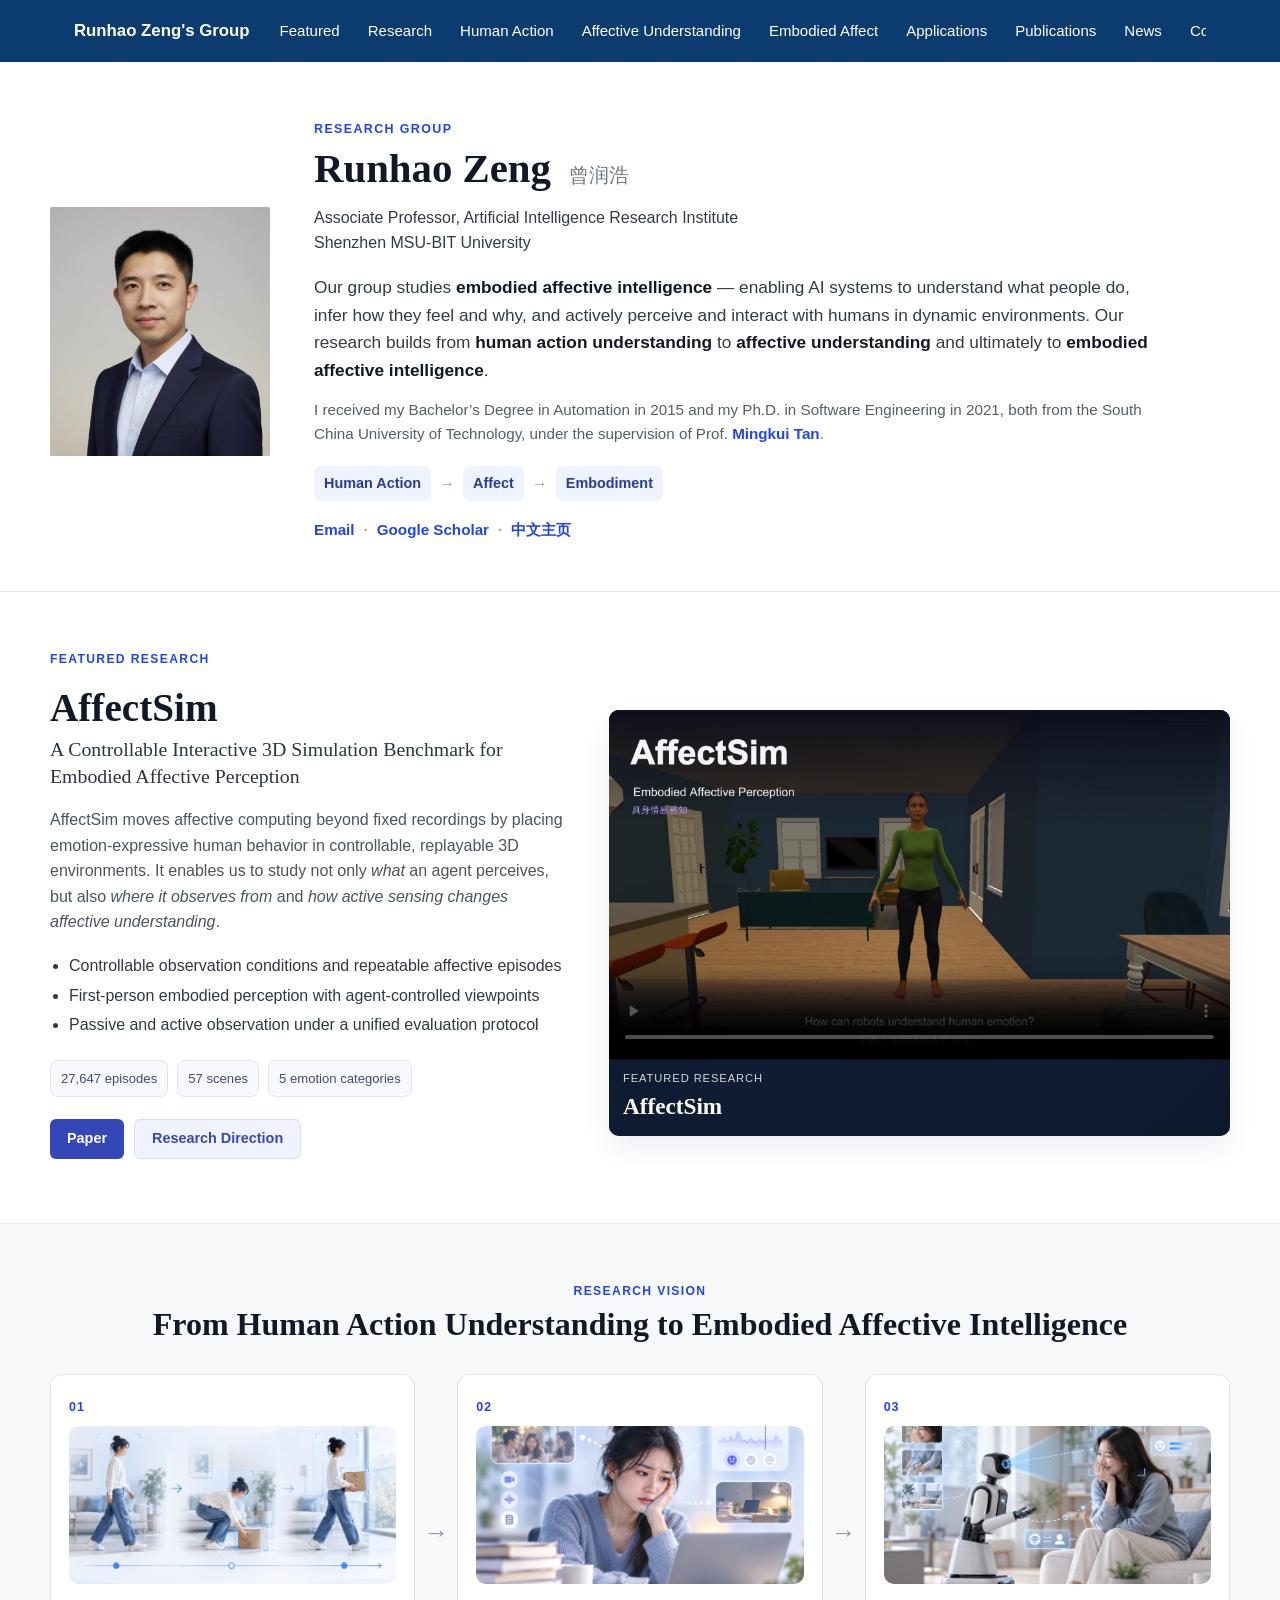
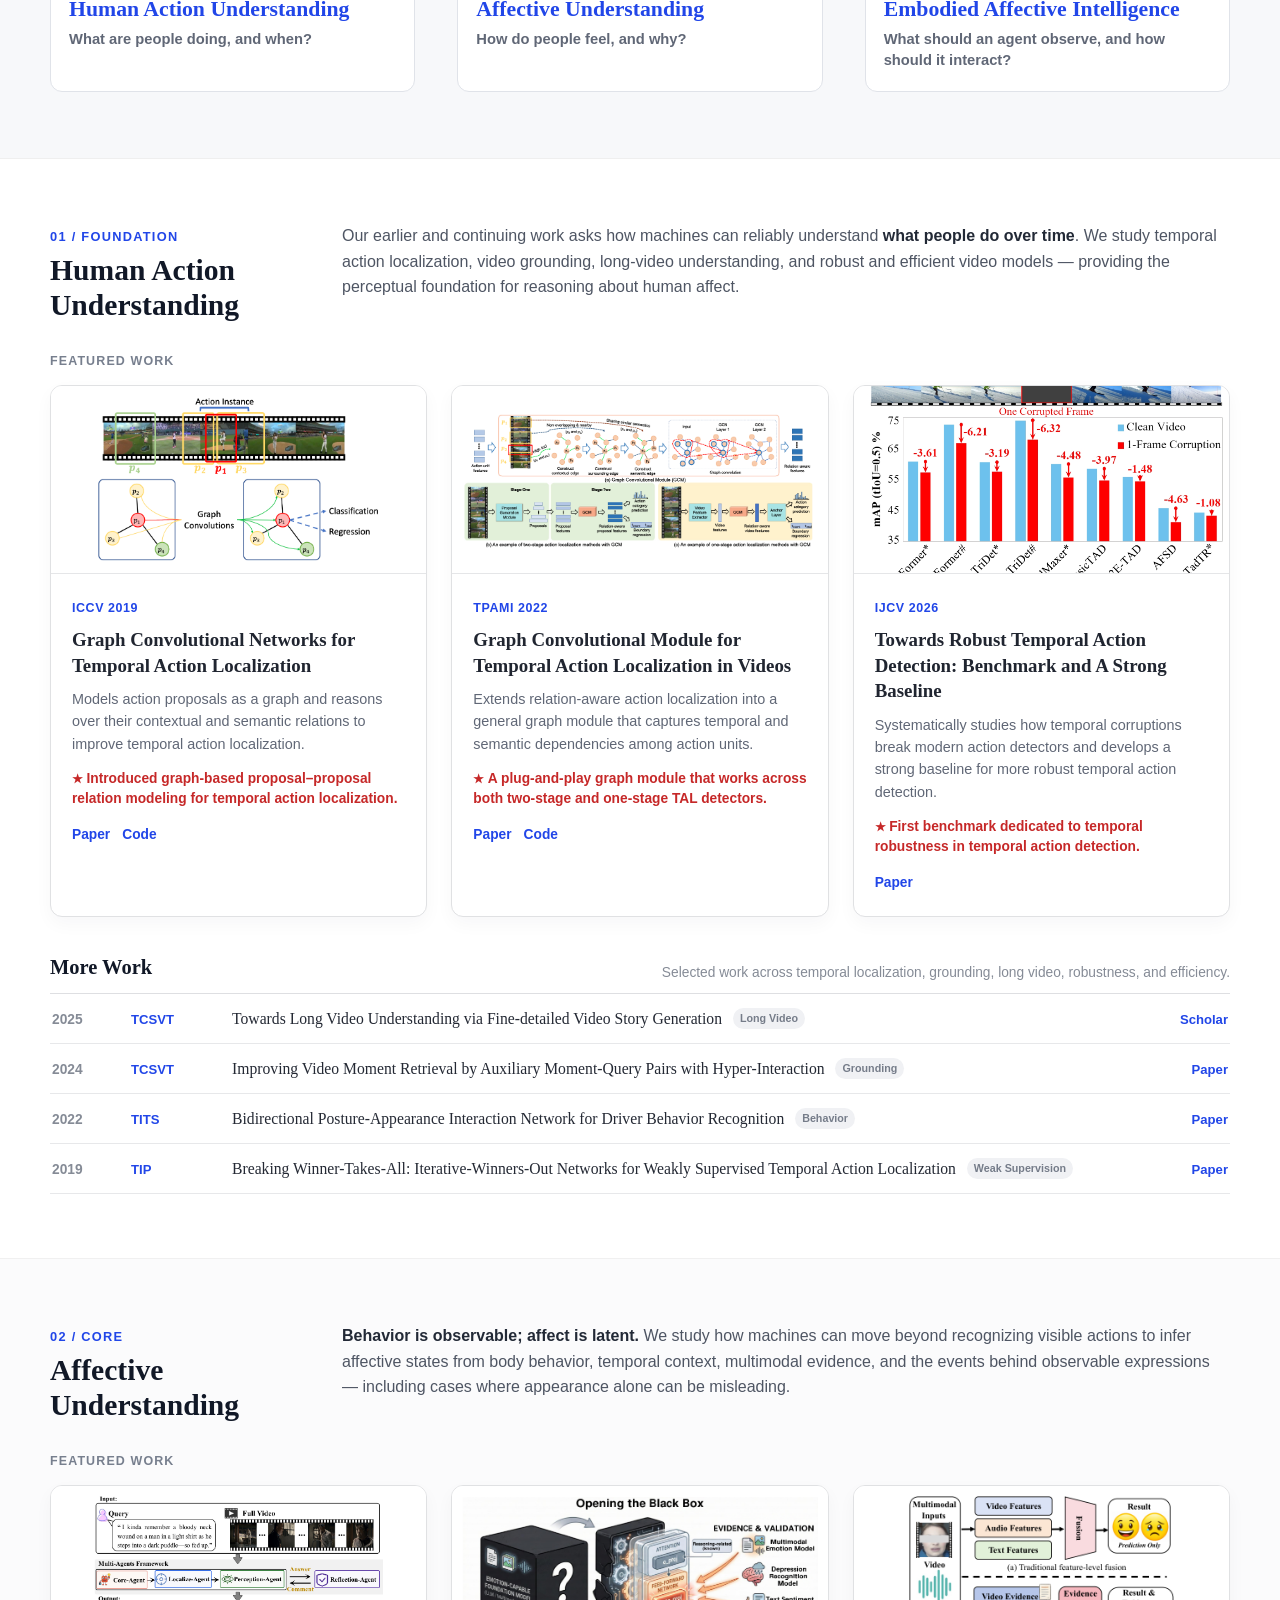
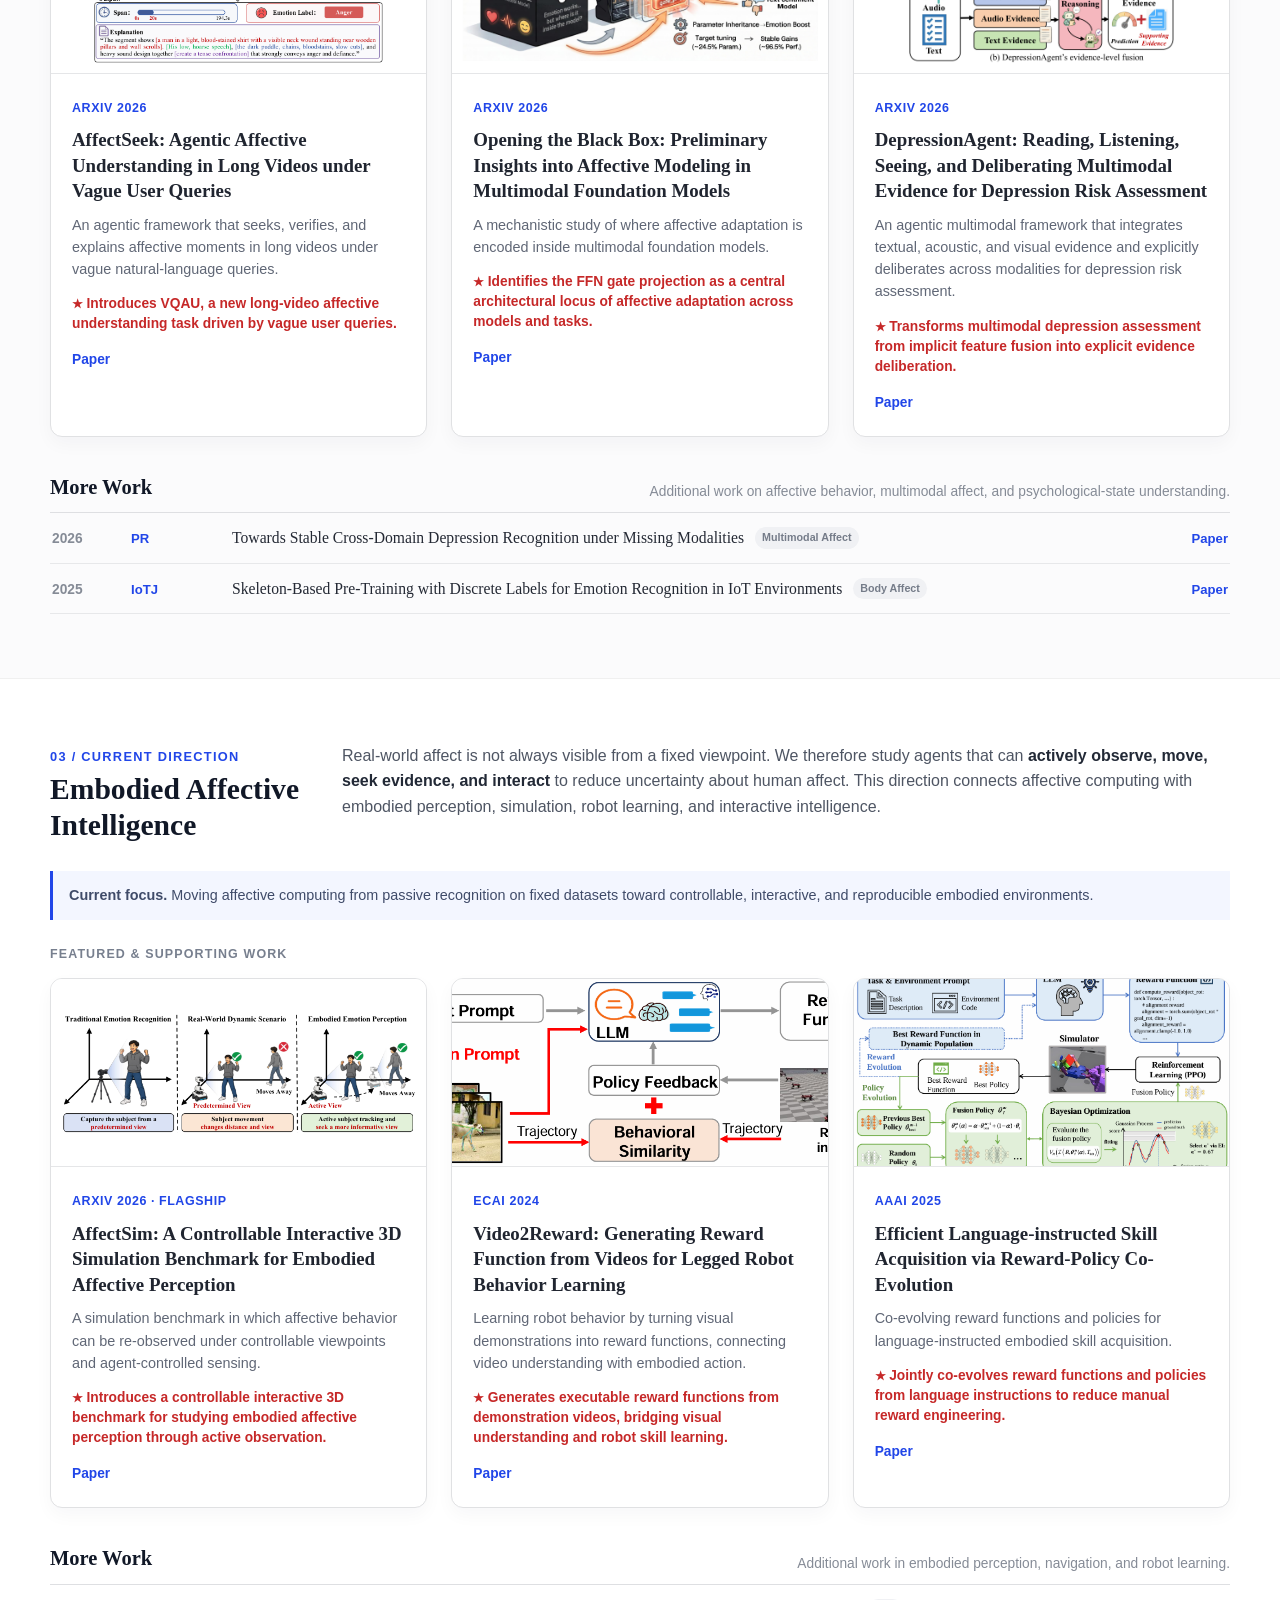
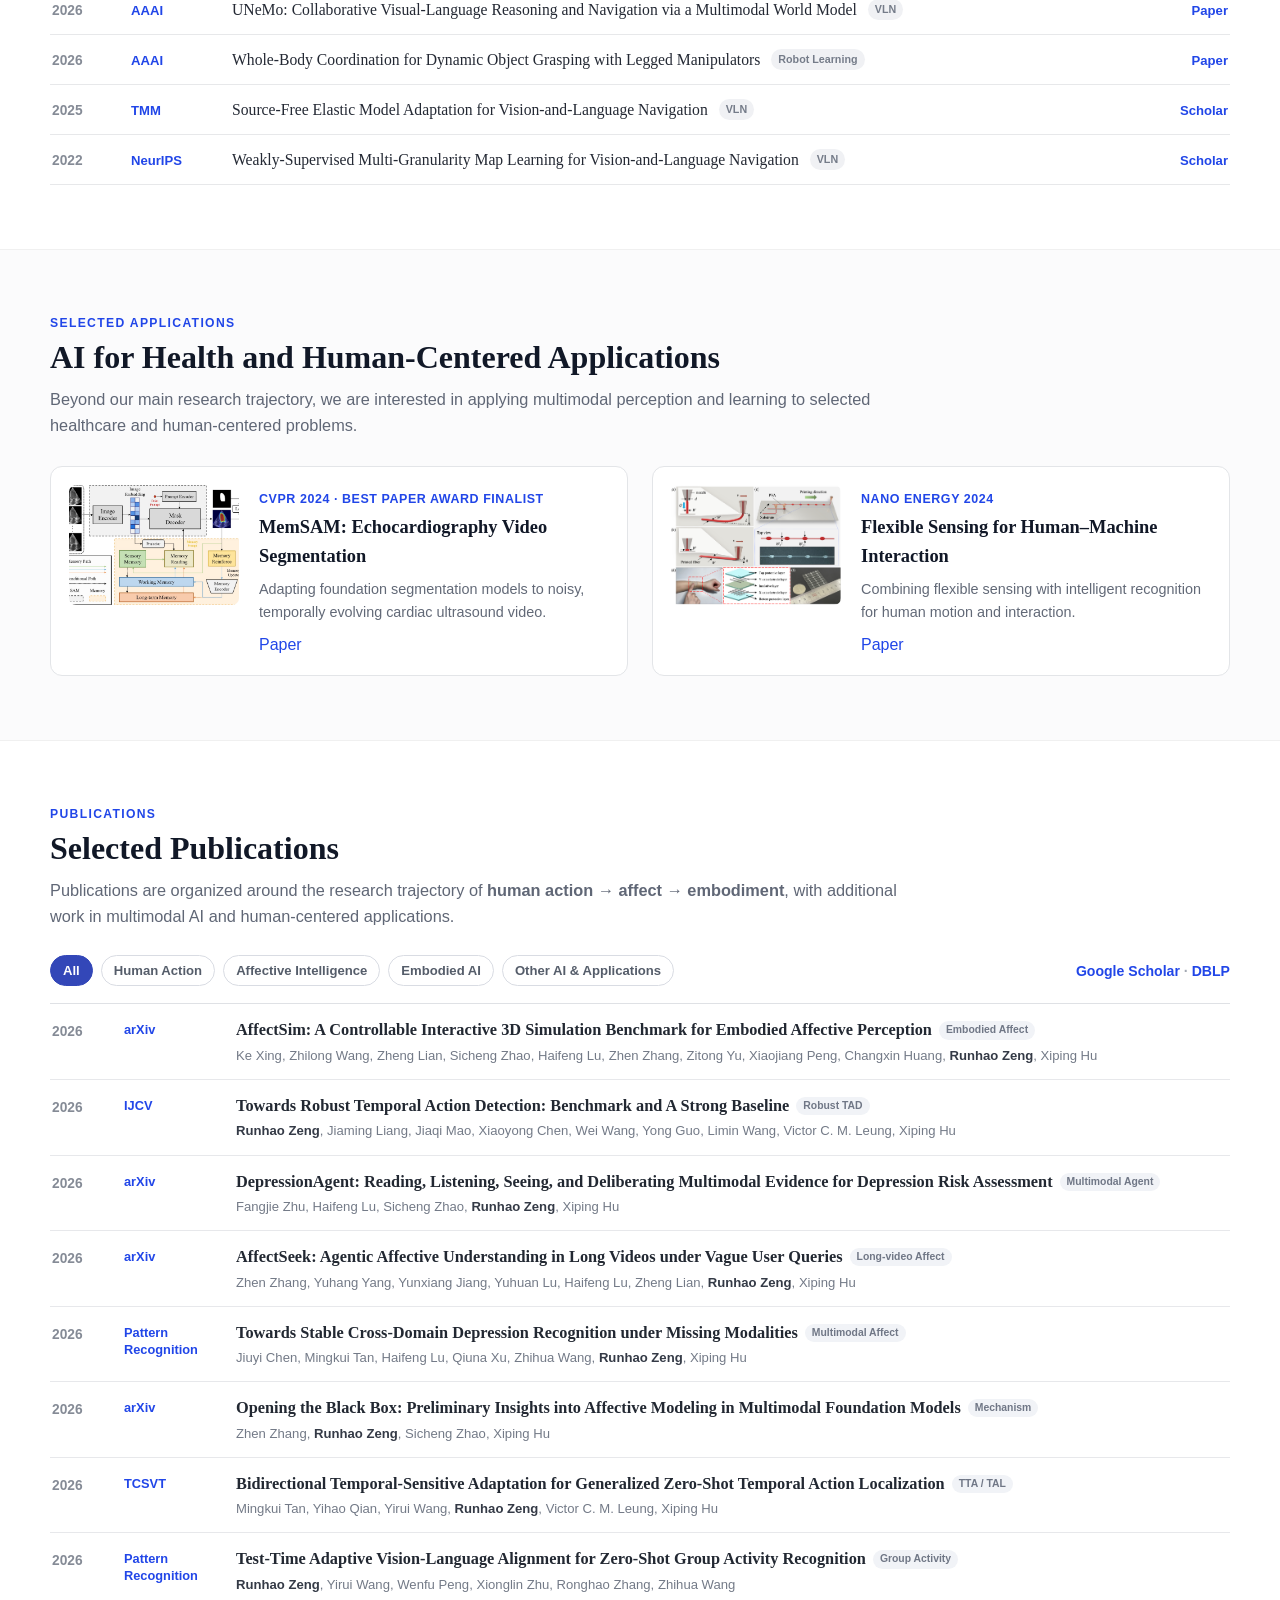
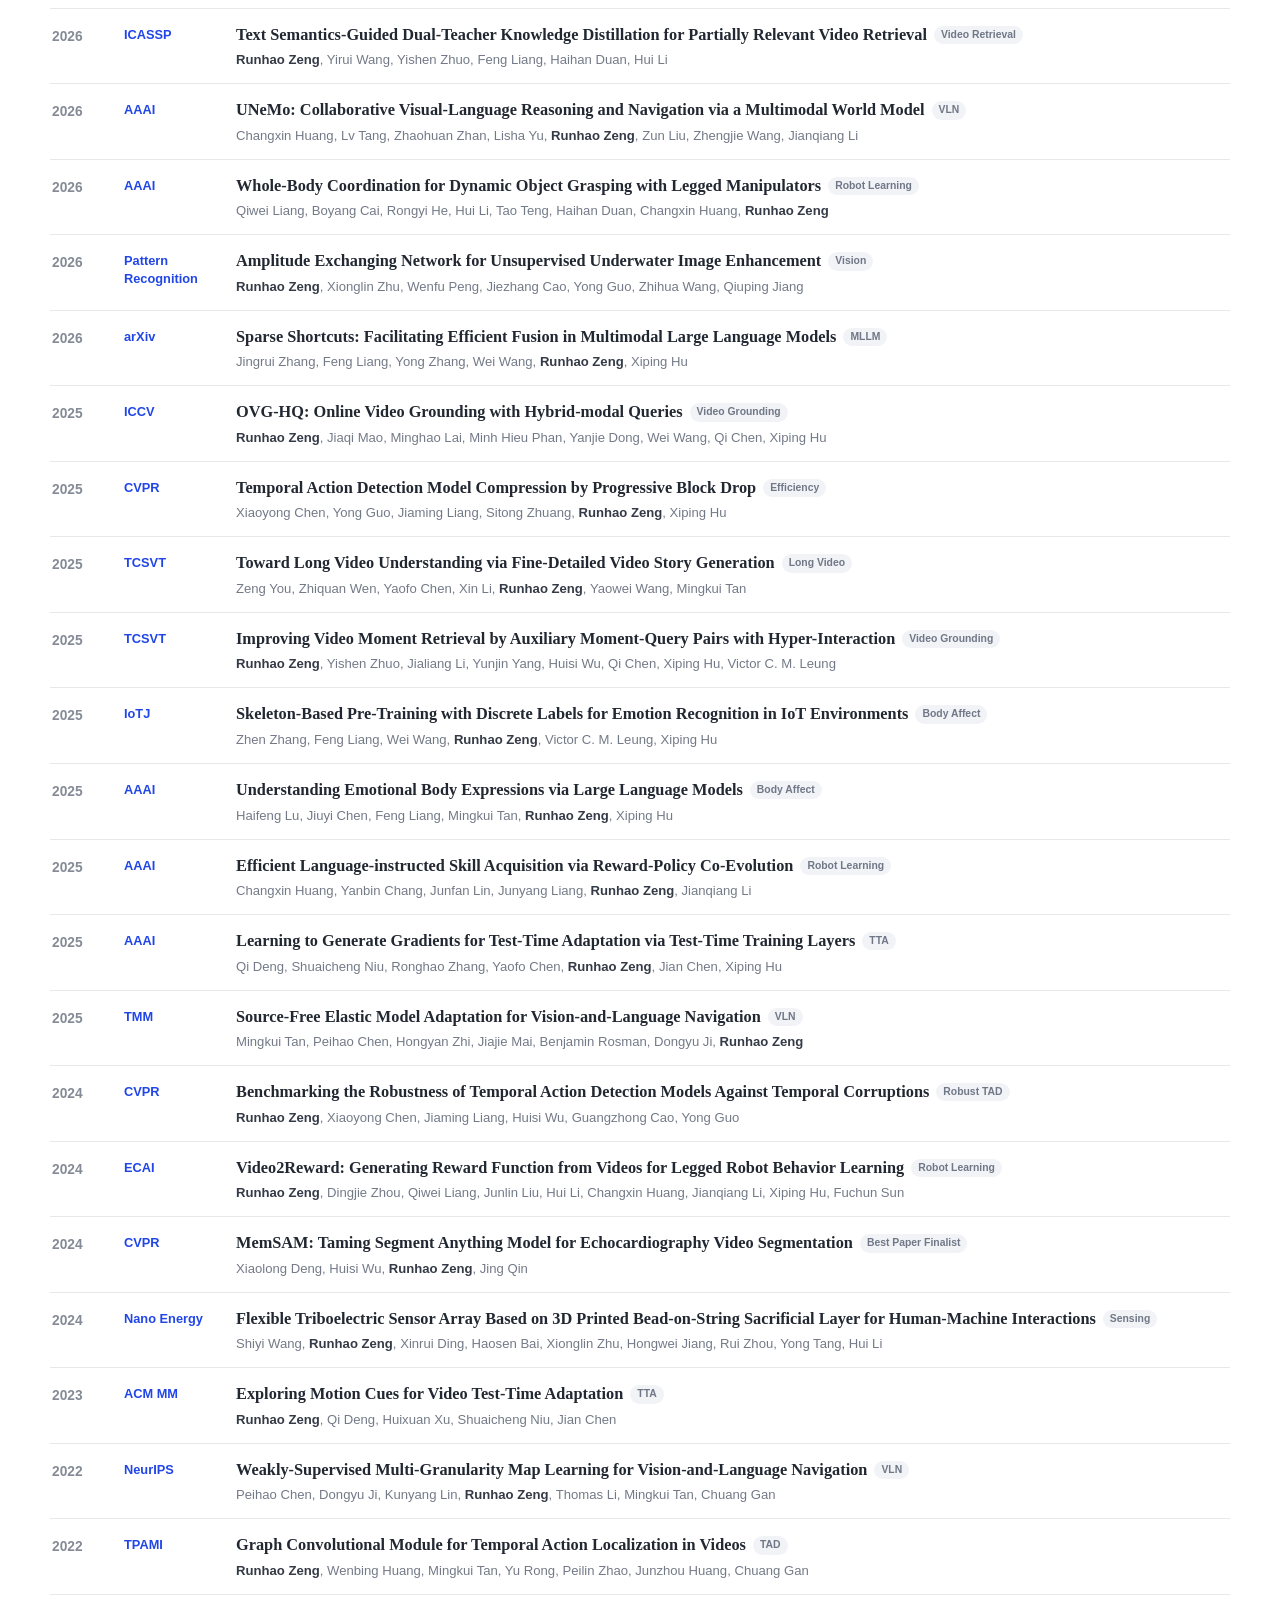
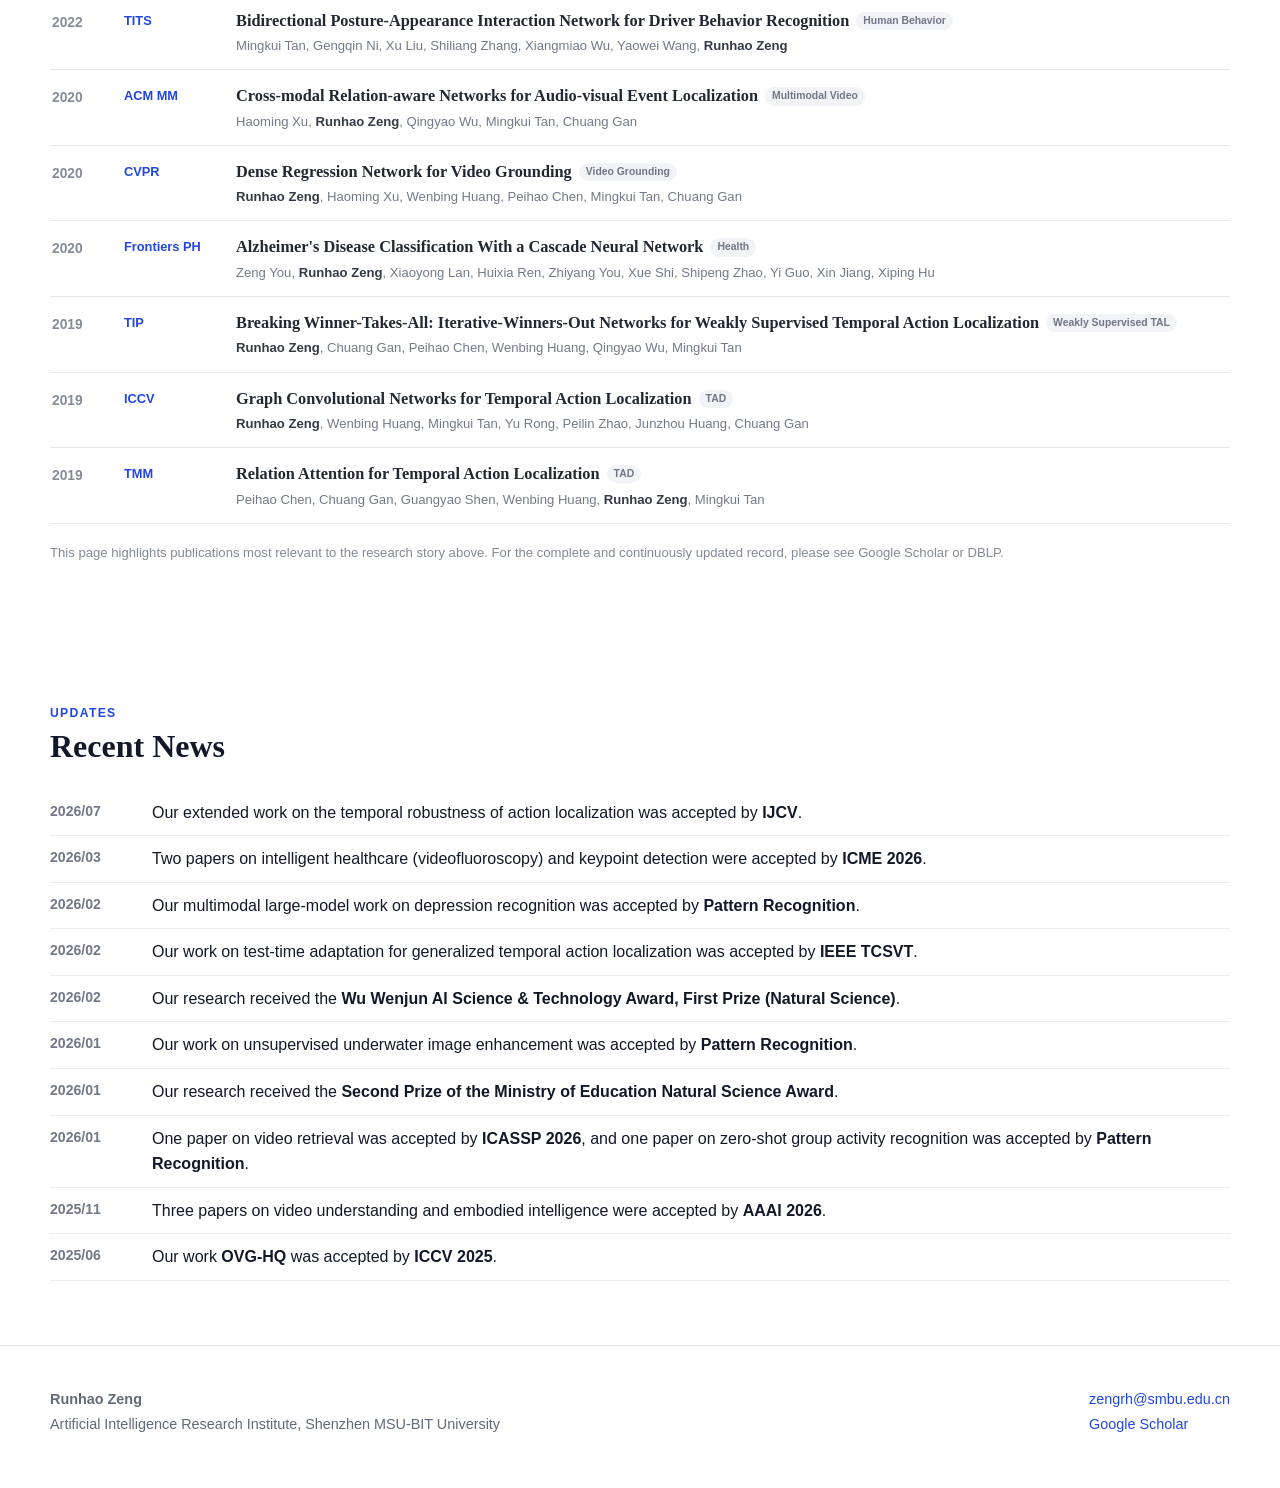
==== commit 6d27c6a9: "Show supplied AffectSim demonstration video in featured research" ====
--- a/index.html
+++ b/index.html
@@ -1,2057 +1,2056 @@
-<!DOCTYPE html>
-<html lang="en">
-<head>
-<meta charset="UTF-8">
-<meta name="viewport" content="width=device-width, initial-scale=1.0">
-
-<title>Runhao Zeng — Embodied Affective Intelligence</title>
-<meta name="description" content="Runhao Zeng's research group studies human action understanding, affective understanding, and embodied affective intelligence.">
-<link rel="icon" type="image/png" href="favicon.png">
-
-<style>
-:root{
-  --navy:#0b3b6f;
-  --blue:#2146e8;
-  --blue-soft:#eef3ff;
-  --ink:#111827;
-  --muted:#606776;
-  --line:#e3e5e8;
-  --paper:#ffffff;
-  --soft:#f7f8fa;
-  --soft2:#fbfbfc;
-  --radius:14px;
-  --shadow:0 12px 28px rgba(20,30,55,.07);
-  --serif:Georgia, "Times New Roman", serif;
-  --sans:Arial, Helvetica, sans-serif;
-}
-
-*{box-sizing:border-box}
-html{scroll-behavior:smooth}
-body{
-  margin:0;
-  color:var(--ink);
-  background:#fff;
-  font-family:var(--sans);
-  line-height:1.6;
-}
-a{color:var(--blue);text-decoration:none}
-a:hover{text-decoration:underline}
-img{display:block;max-width:100%}
-
-.navbar{
-  position:sticky;
-  top:0;
-  z-index:100;
-  background:var(--navy);
-  color:#fff;
-  box-shadow:0 1px 0 rgba(255,255,255,.08);
-}
-.navbar-inner{
-  max-width:1180px;
-  margin:0 auto;
-  min-height:62px;
-  padding:0 24px;
-  display:flex;
-  align-items:center;
-  justify-content:space-between;
-  gap:30px;
-}
-.brand{
-  color:#fff;
-  font-weight:700;
-  font-size:1.05rem;
-  white-space:nowrap;
-}
-.brand:hover{text-decoration:none}
-nav{
-  display:flex;
-  gap:28px;
-  align-items:center;
-  overflow-x:auto;
-  scrollbar-width:none;
-}
-nav::-webkit-scrollbar{display:none}
-nav a{
-  color:#fff;
-  font-size:.94rem;
-  white-space:nowrap;
-}
-
-main{overflow:hidden}
-.wrap{
-  width:min(1180px, calc(100% - 48px));
-  margin:0 auto;
-}
-
-/* Hero */
-.hero{
-  padding:58px 0 48px;
-  border-bottom:1px solid var(--line);
-}
-.hero-inner{
-  display:grid;
-  grid-template-columns:220px minmax(0,1fr);
-  gap:44px;
-  align-items:center;
-}
-.hero-photo{
-  width:220px;
-  aspect-ratio:1/1.13;
-  object-fit:cover;
-  border-radius:2px;
-}
-.eyebrow{
-  margin:0 0 6px;
-  color:var(--blue);
-  font-size:.78rem;
-  font-weight:700;
-  letter-spacing:.11em;
-  text-transform:uppercase;
-}
-h1,h2,h3{font-family:var(--serif)}
-.hero h1{
-  margin:0;
-  font-size:2.55rem;
-  line-height:1.15;
-  font-weight:700;
-}
-.cn{
-  margin-left:8px;
-  font-family:var(--sans);
-  font-size:1.25rem;
-  font-weight:500;
-  color:#737986;
-}
-.hero-role{
-  margin:12px 0 18px;
-  color:#343b48;
-  font-size:1rem;
-}
-.hero-bio{
-  max-width:840px;
-  margin:0;
-  font-size:1.08rem;
-  color:#343b48;
-}
-.hero-bio strong{color:var(--ink)}
-.hero-trajectory{
-  display:flex;
-  flex-wrap:wrap;
-  gap:8px;
-  align-items:center;
-  margin:20px 0 17px;
-  font-weight:600;
-  color:#243043;
-}
-.hero-trajectory .node{
-  padding:6px 10px;
-  background:var(--blue-soft);
-  border-radius:7px;
-  color:#263d9a;
-  font-size:.9rem;
-}
-.hero-trajectory .arrow{
-  color:#9399a7;
-}
-.hero-links{
-  display:flex;
-  flex-wrap:wrap;
-  gap:9px;
-  align-items:center;
-  font-weight:600;
-  font-size:.95rem;
-}
-.dot{color:#a4a9b3}
-
-/* Generic sections */
-.section{
-  padding:64px 0;
-}
-.section.alt{
-  background:var(--soft2);
-  border-top:1px solid #f0f0f0;
-  border-bottom:1px solid #f0f0f0;
-}
-.section-kicker{
-  margin:0 0 4px;
-  color:var(--blue);
-  font-size:.76rem;
-  font-weight:700;
-  letter-spacing:.11em;
-  text-transform:uppercase;
-}
-.section-title{
-  margin:0;
-  font-size:2rem;
-  line-height:1.2;
-  font-weight:700;
-}
-.section-sub{
-  max-width:850px;
-  margin:10px 0 0;
-  color:var(--muted);
-  font-size:1.02rem;
-}
-
-/* Featured research */
-.featured{
-  padding:58px 0 64px;
-}
-.featured-grid{
-  display:grid;
-  grid-template-columns:.95fr 1.15fr;
-  gap:46px;
-  align-items:center;
-  margin-top:18px;
-}
-.featured-title{
-  margin:0 0 7px;
-  font-size:2.45rem;
-  line-height:1.08;
-}
-.featured-subtitle{
-  margin:0 0 17px;
-  font-family:var(--serif);
-  font-size:1.24rem;
-  line-height:1.35;
-  color:#2c3442;
-}
-.featured-copy{
-  margin:0 0 18px;
-  color:#4c5361;
-  font-size:1rem;
-}
-.feature-points{
-  margin:0 0 22px;
-  padding-left:19px;
-  color:#313844;
-}
-.feature-points li{margin:4px 0}
-.stat-row{
-  display:flex;
-  flex-wrap:wrap;
-  gap:9px;
-  margin:0 0 22px;
-}
-.stat{
-  padding:7px 10px;
-  border:1px solid #dfe4f4;
-  border-radius:8px;
-  background:#f7f9ff;
-  font-size:.82rem;
-  color:#3f4e75;
-}
-.buttons{
-  display:flex;
-  flex-wrap:wrap;
-  gap:10px;
-}
-.btn{
-  display:inline-flex;
-  align-items:center;
-  justify-content:center;
-  min-height:40px;
-  padding:0 17px;
-  border-radius:6px;
-  background:#3347b8;
-  color:#fff;
-  font-size:.9rem;
-  font-weight:600;
-}
-.btn:hover{
-  text-decoration:none;
-  background:#273aa8;
-}
-.btn.secondary{
-  color:#3347b8;
-  background:#f0f3ff;
-  border:1px solid #d8dfff;
-}
-.btn.secondary:hover{background:#e8edff}
-
-.feature-media{
-  position:relative;
-  min-height:360px;
-  overflow:hidden;
-  border-radius:10px;
-  background:
-    radial-gradient(circle at 22% 30%, rgba(85,116,255,.25), transparent 24%),
-    radial-gradient(circle at 78% 68%, rgba(30,115,138,.24), transparent 28%),
-    linear-gradient(135deg,#111827 0%,#203047 48%,#182133 100%);
-  box-shadow:var(--shadow);
-}
-.feature-media video{
-  position:absolute;
-  inset:0;
-  width:100%;
-  height:100%;
-  object-fit:cover;
-  background:#0c111b;
-}
-.media-fallback{
-  position:absolute;
-  inset:0;
-  padding:34px;
-  display:flex;
-  flex-direction:column;
-  justify-content:flex-end;
-  color:#fff;
-  background:
-    linear-gradient(to top,rgba(4,10,21,.82),rgba(4,10,21,.08)),
-    radial-gradient(circle at 70% 28%,rgba(103,145,255,.22),transparent 27%);
-}
-.media-fallback .mini{
-  color:#b9c8ff;
-  font-size:.78rem;
-  font-weight:700;
-  letter-spacing:.09em;
-  text-transform:uppercase;
-}
-.media-fallback strong{
-  margin-top:4px;
-  font-family:var(--serif);
-  font-size:2rem;
-  line-height:1.1;
-}
-.media-fallback span{
-  margin-top:7px;
-  max-width:500px;
-  color:#e6e9f0;
-}
-.media-fallback small{
-  margin-top:18px;
-  color:#aeb7c7;
-}
-
-/* Research story */
-.story{
-  padding:58px 0 66px;
-  background:var(--soft);
-  border-top:1px solid #efefef;
-  border-bottom:1px solid #efefef;
-}
-.story-head{text-align:center}
-.story-head .section-sub{margin:10px auto 0}
-.story-grid{
-  margin-top:34px;
-  display:grid;
-  grid-template-columns:1fr 54px 1fr 54px 1fr;
-  align-items:stretch;
-}
-.story-card{
-  position:relative;
-  padding:25px 24px 23px;
-  border:1px solid #e0e3e9;
-  border-radius:12px;
-  background:#fff;
-}
-.story-num{
-  color:var(--blue);
-  font-size:.78rem;
-  font-weight:700;
-  letter-spacing:.08em;
-}
-.story-card h3{
-  margin:7px 0 7px;
-  font-size:1.36rem;
-  line-height:1.2;
-}
-.story-question{
-  margin:0 0 10px;
-  font-weight:600;
-  color:#303746;
-}
-.story-card p:last-child{
-  margin:0;
-  color:var(--muted);
-  font-size:.92rem;
-}
-.story-arrow{
-  display:flex;
-  align-items:center;
-  justify-content:center;
-  color:#8e96a5;
-  font-size:1.6rem;
-}
-
-/* Topic sections */
-.topic-head{
-  display:grid;
-  grid-template-columns:250px minmax(0,1fr);
-  gap:42px;
-  margin-bottom:28px;
-}
-.topic-index{
-  color:var(--blue);
-  font-size:.8rem;
-  font-weight:700;
-  letter-spacing:.1em;
-}
-.topic-head h2{
-  margin:4px 0 0;
-  font-size:1.85rem;
-  line-height:1.2;
-}
-.topic-intro{
-  margin:0;
-  color:#4e5563;
-  font-size:1rem;
-}
-.topic-intro strong{color:#222936}
-
-.featured-kicker{
-  margin:0 0 13px;
-  color:#777f8e;
-  font-size:.78rem;
-  font-weight:700;
-  letter-spacing:.09em;
-  text-transform:uppercase;
-}
-.paper-grid{
-  display:grid;
-  grid-template-columns:repeat(3,minmax(0,1fr));
-  gap:24px;
-}
-.paper-card{
-  min-width:0;
-  overflow:hidden;
-  border:1px solid #e0e1e3;
-  border-radius:12px;
-  background:#fff;
-  box-shadow:0 7px 18px rgba(30,40,60,.035);
-}
-.paper-card:hover{
-  transform:translateY(-2px);
-  transition:.18s ease;
-  box-shadow:0 12px 28px rgba(25,35,55,.07);
-}
-.paper-thumb{
-  height:188px;
-  overflow:hidden;
-  background:#f2f3f5;
-  border-bottom:1px solid #e5e6e8;
-}
-.paper-thumb img{
-  width:100%;
-  height:100%;
-  object-fit:cover;
-}
-.paper-thumb.contain img{
-  object-fit:contain;
-  padding:8px;
-  background:#fff;
-}
-.paper-thumb.text-thumb{
-  display:flex;
-  align-items:flex-end;
-  padding:22px;
-  background:
-    radial-gradient(circle at 85% 18%,rgba(71,100,235,.17),transparent 28%),
-    linear-gradient(135deg,#f3f5ff,#f9fafc 55%,#eef3f7);
-}
-.text-thumb .thumb-word{
-  font-family:var(--serif);
-  font-size:2rem;
-  line-height:1.05;
-  color:#1d2e69;
-  font-weight:700;
-}
-.text-thumb .thumb-note{
-  display:block;
-  margin-top:7px;
-  font-family:var(--sans);
-  font-size:.78rem;
-  color:#66718d;
-  font-weight:500;
-}
-.paper-body{padding:20px 21px 22px}
-.venue{
-  display:inline-block;
-  color:var(--blue);
-  font-size:.78rem;
-  font-weight:700;
-  letter-spacing:.045em;
-  text-transform:uppercase;
-}
-.paper-body h3{
-  margin:8px 0 10px;
-  font-size:1.18rem;
-  line-height:1.35;
-  font-weight:600;
-}
-.paper-body h3 a{color:#202530}
-.paper-body h3 a:hover{color:var(--blue);text-decoration:none}
-.highlight{
-  margin:0 0 16px;
-  color:#606776;
-  font-size:.9rem;
-  line-height:1.55;
-}
-.paper-links{
-  display:flex;
-  flex-wrap:wrap;
-  gap:12px;
-  font-size:.86rem;
-  font-weight:600;
-}
-
-/* More work */
-.more-work{margin-top:34px}
-.more-work-head{
-  display:flex;
-  align-items:end;
-  justify-content:space-between;
-  gap:20px;
-  margin-bottom:9px;
-}
-.more-work-head h3{
-  margin:0;
-  font-size:1.28rem;
-}
-.more-work-head p{
-  margin:0;
-  color:#858b96;
-  font-size:.86rem;
-}
-.more-work-list{border-top:1px solid #dedfe2}
-.more-work-item{
-  display:grid;
-  grid-template-columns:62px 84px minmax(0,1fr) auto;
-  align-items:baseline;
-  column-gap:17px;
-  padding:12px 2px;
-  border-bottom:1px solid #e7e8ea;
-}
-.more-work-year{
-  color:#858b96;
-  font-size:.86rem;
-  font-weight:600;
-}
-.more-work-venue{
-  color:var(--blue);
-  font-size:.82rem;
-  font-weight:700;
-}
-.more-work-title{
-  min-width:0;
-  font-family:var(--serif);
-  font-size:.98rem;
-  color:#242934;
-}
-.more-work-title a{color:inherit}
-.more-work-title a:hover{color:var(--blue);text-decoration:none}
-.work-tag{
-  display:inline-block;
-  margin-left:7px;
-  padding:2px 7px;
-  border-radius:999px;
-  background:#f0f1f4;
-  color:#757c89;
-  font-family:var(--sans);
-  font-size:.67rem;
-  font-weight:600;
-  vertical-align:2px;
-  white-space:nowrap;
-}
-.more-work-links{
-  font-size:.82rem;
-  font-weight:600;
-  white-space:nowrap;
-}
-
-/* Current direction marker */
-.current-direction{
-  margin:0 0 25px;
-  padding:13px 16px;
-  border-left:3px solid var(--blue);
-  background:#f3f6ff;
-  color:#3f4b69;
-  font-size:.9rem;
-}
-
-/* Applications */
-.application-grid{
-  margin-top:28px;
-  display:grid;
-  grid-template-columns:1fr 1fr;
-  gap:24px;
-}
-.application-card{
-  display:grid;
-  grid-template-columns:170px minmax(0,1fr);
-  gap:20px;
-  padding:18px;
-  border:1px solid var(--line);
-  border-radius:12px;
-  background:#fff;
-}
-.application-card img{
-  width:170px;
-  height:120px;
-  object-fit:cover;
-  border-radius:7px;
-  background:#f2f2f2;
-}
-.application-card h3{
-  margin:2px 0 6px;
-  font-size:1.15rem;
-}
-.application-card p{
-  margin:0 0 8px;
-  color:#626977;
-  font-size:.9rem;
-}
-
-/* News */
-.news-list{
-  margin:24px 0 0;
-  padding:0;
-  list-style:none;
-}
-.news-list li{
-  display:grid;
-  grid-template-columns:86px minmax(0,1fr);
-  gap:16px;
-  padding:10px 0;
-  border-bottom:1px solid #ececee;
-}
-.news-date{
-  color:#717887;
-  font-size:.88rem;
-  font-weight:600;
-}
-
-/* Footer */
-.contact{
-  padding:40px 0 50px;
-  border-top:1px solid var(--line);
-  color:#626977;
-  font-size:.9rem;
-}
-.contact-row{
-  display:flex;
-  justify-content:space-between;
-  gap:24px;
-  flex-wrap:wrap;
-}
-.contact p{margin:2px 0}
-
-/* responsive */
-@media (max-width:950px){
-  .paper-grid{grid-template-columns:1fr 1fr}
-  .story-grid{
-    grid-template-columns:1fr;
-    gap:12px;
-  }
-  .story-arrow{
-    height:28px;
-    transform:rotate(90deg);
-  }
-  .featured-grid{grid-template-columns:1fr}
-  .feature-media{min-height:330px}
-  .topic-head{grid-template-columns:1fr;gap:12px}
-  .application-grid{grid-template-columns:1fr}
-}
-@media (max-width:700px){
-  .wrap{width:min(100% - 30px,1180px)}
-  .navbar-inner{padding:0 15px}
-  .brand{font-size:.93rem}
-  nav{gap:18px}
-  nav a{font-size:.84rem}
-  .hero{padding-top:38px}
-  .hero-inner{grid-template-columns:1fr;gap:23px}
-  .hero-photo{width:160px}
-  .hero h1{font-size:2.05rem}
-  .featured-title{font-size:2rem}
-  .paper-grid{grid-template-columns:1fr}
-  .paper-thumb{height:210px}
-  .more-work-item{
-    grid-template-columns:52px 70px minmax(0,1fr);
-    column-gap:9px;
-  }
-  .more-work-links{
-    grid-column:3;
-    margin-top:4px;
-  }
-  .work-tag{display:none}
-  .application-card{grid-template-columns:1fr}
-  .application-card img{width:100%;height:190px}
-}
-
-.hero-education{
-  max-width:840px;
-  margin:13px 0 0;
-  color:#555d6a;
-  font-size:.95rem;
-}
-.hero-education strong{font-weight:600}
-
-/* Publication index */
-.pub-toolbar{
-  margin-top:26px;
-  display:flex;
-  align-items:center;
-  justify-content:space-between;
-  gap:18px;
-  flex-wrap:wrap;
-}
-.pub-filters{
-  display:flex;
-  flex-wrap:wrap;
-  gap:8px;
-}
-.pub-filter{
-  appearance:none;
-  border:1px solid #d9dce3;
-  border-radius:999px;
-  padding:7px 12px;
-  background:#fff;
-  color:#555d6a;
-  font-family:var(--sans);
-  font-size:.82rem;
-  font-weight:600;
-  cursor:pointer;
-}
-.pub-filter:hover{
-  border-color:#aab6e8;
-  color:var(--blue);
-}
-.pub-filter.active{
-  border-color:#3347b8;
-  background:#3347b8;
-  color:#fff;
-}
-.pub-links-top{
-  font-size:.88rem;
-  font-weight:600;
-  white-space:nowrap;
-}
-.pub-list{
-  margin-top:17px;
-  border-top:1px solid #dfe1e5;
-}
-.pub-item{
-  display:grid;
-  grid-template-columns:56px 96px minmax(0,1fr);
-  gap:16px;
-  padding:15px 2px 14px;
-  border-bottom:1px solid #e7e8eb;
-}
-.pub-item[hidden]{display:none}
-.pub-year{
-  padding-top:2px;
-  color:#858b96;
-  font-size:.86rem;
-  font-weight:600;
-}
-.pub-venue{
-  padding-top:2px;
-  color:var(--blue);
-  font-size:.80rem;
-  font-weight:700;
-  line-height:1.35;
-}
-.pub-title{
-  margin:0;
-  font-family:var(--serif);
-  font-size:1.02rem;
-  line-height:1.38;
-  font-weight:600;
-  color:#222832;
-}
-.pub-title a{color:inherit}
-.pub-title a:hover{color:var(--blue);text-decoration:none}
-.pub-authors{
-  margin:4px 0 0;
-  color:#737a87;
-  font-size:.82rem;
-  line-height:1.45;
-}
-.pub-authors strong{
-  color:#343a46;
-  font-weight:700;
-}
-.pub-badge{
-  display:inline-block;
-  margin-left:7px;
-  padding:2px 7px;
-  border-radius:999px;
-  background:#f1f3f7;
-  color:#707786;
-  font-family:var(--sans);
-  font-size:.65rem;
-  font-weight:600;
-  vertical-align:2px;
-  white-space:nowrap;
-}
-.pub-note{
-  margin-top:18px;
-  color:#838995;
-  font-size:.82rem;
-}
-@media (max-width:700px){
-  .pub-item{
-    grid-template-columns:48px 72px minmax(0,1fr);
-    gap:8px;
-  }
-  .pub-authors{font-size:.78rem}
-  .pub-badge{display:none}
-}
-
-
-
-
-.paper-thumb.contain img{
-  object-fit:contain;
-  padding:10px;
-  background:#fff;
-}
-
-
-.key-highlight{
-  margin: -2px 0 15px;
-  color:#c62828;
-  font-size:.86rem;
-  line-height:1.45;
-  font-weight:700;
-}
-.key-highlight::before{
-  content:"★ ";
-  font-size:.78rem;
-}
-
-
-.story-head .section-sub{display:none;}
-.story-grid{
-  margin-top:30px;
-  display:grid;
-  grid-template-columns:1fr 42px 1fr 42px 1fr;
-  align-items:stretch;
-}
-.story-card{
-  padding:18px 18px 20px;
-  color:inherit;
-}
-.story-card:hover{
-  text-decoration:none;
-  transform:translateY(-2px);
-  transition:.18s ease;
-  box-shadow:0 12px 26px rgba(28,40,66,.06);
-}
-.story-figure{
-  width:100%;
-  height:158px;
-  margin-top:8px;
-  border-radius:10px;
-  overflow:hidden;
-  background:#eef3ff;
-}
-.story-figure img{
-  width:100%;
-  height:100%;
-  object-fit:cover;
-  display:block;
-}
-.story-card h3{
-  margin:12px 0 7px;
-  color:var(--blue);
-}
-.story-question{
-  margin:0 !important;
-  color:#202735;
-  font-size:1rem;
-  line-height:1.42;
-}
-.story-card p:last-child{display:block;}
-@media (max-width:950px){
-  .story-grid{grid-template-columns:1fr;gap:12px;}
-  .story-arrow{height:28px;transform:rotate(90deg);}
-  .story-figure{height:210px;}
-}
-
-
-.feature-static{
-  width:100%;
-  height:100%;
-  min-height:360px;
-  object-fit:cover;
-}
-.feature-static-label{
-  position:absolute;
-  left:22px;
-  bottom:20px;
-  padding:10px 14px;
-  border-radius:9px;
-  background:rgba(10,22,43,.72);
-  color:#fff;
-  backdrop-filter:blur(5px);
-}
-.feature-static-label span{
-  display:block;
-  font-size:.7rem;
-  letter-spacing:.08em;
-  text-transform:uppercase;
-  opacity:.82;
-}
-.feature-static-label strong{
-  display:block;
-  margin-top:1px;
-  font-family:var(--serif);
-  font-size:1.45rem;
-}
-
-</style>
-</head>
-
-<body>
-
-<header class="navbar">
-  <div class="navbar-inner">
-    <a class="brand" href="#top">Runhao Zeng's Group</a>
-    <nav aria-label="Main navigation">
-      <a href="#featured">Featured</a>
-      <a href="#research">Research</a>
-      <a href="#action">Human Action</a>
-      <a href="#affect">Affective Understanding</a>
-      <a href="#embodied">Embodied Affect</a>
-      <a href="#applications">Applications</a>
-      <a href="#publications">Publications</a>
-      <a href="#news">News</a>
-      <a href="#contact">Contact</a>
-    </nav>
-  </div>
-</header>
-
-<main id="top">
-
-  <!-- HERO -->
-  <section class="hero">
-    <div class="wrap hero-inner">
-      <img class="hero-photo" src="imgs/RunhaoZeng.jpg" alt="Photo of Runhao Zeng">
-
-      <div>
-        <p class="eyebrow">Research Group</p>
-        <h1>Runhao Zeng <span class="cn">曾润浩</span></h1>
-
-        <p class="hero-role">
-          Associate Professor, Artificial Intelligence Research Institute<br>
-          Shenzhen MSU-BIT University
-        </p>
-
-        <p class="hero-bio">
-          Our group studies <strong>embodied affective intelligence</strong> — enabling AI systems to
-          understand what people do, infer how they feel and why, and actively perceive and interact
-          with humans in dynamic environments. Our research builds from
-          <strong>human action understanding</strong> to <strong>affective understanding</strong> and
-          ultimately to <strong>embodied affective intelligence</strong>.
-        </p>
-
-        <p class="hero-education">
-          I received my Bachelor’s Degree in Automation in 2015 and my Ph.D. in Software Engineering
-          in 2021, both from the South China University of Technology, under the supervision of
-          Prof. <a href="https://tanmingkui.github.io/" target="_blank" rel="noopener"><strong>Mingkui Tan</strong></a>.
-        </p>
-
-        <div class="hero-trajectory" aria-label="Research trajectory">
-          <span class="node">Human Action</span>
-          <span class="arrow">→</span>
-          <span class="node">Affect</span>
-          <span class="arrow">→</span>
-          <span class="node">Embodiment</span>
-        </div>
-
-        <div class="hero-links">
-          <a href="mailto:zengrh@smbu.edu.cn">Email</a>
-          <span class="dot">·</span>
-          <a href="https://scholar.google.com.sg/citations?user=s3X4YHwAAAAJ&hl=en" target="_blank" rel="noopener">Google Scholar</a>
-          <span class="dot">·</span>
-          <a href="https://ai.smbu.edu.cn/info/1251/1881.htm" target="_blank" rel="noopener">中文主页</a>
-        </div>
-      </div>
-    </div>
-  </section>
-
-
-  <!-- FEATURED RESEARCH -->
-  <section class="featured" id="featured">
-    <div class="wrap">
-      <p class="section-kicker">Featured Research</p>
-
-      <div class="featured-grid">
-        <div>
-          <h2 class="featured-title">AffectSim</h2>
-          <p class="featured-subtitle">
-            A Controllable Interactive 3D Simulation Benchmark for Embodied Affective Perception
-          </p>
-
-          <p class="featured-copy">
-            AffectSim moves affective computing beyond fixed recordings by placing emotion-expressive
-            human behavior in controllable, replayable 3D environments. It enables us to study not only
-            <em>what</em> an agent perceives, but also <em>where it observes from</em> and
-            <em>how active sensing changes affective understanding</em>.
-          </p>
-
-          <ul class="feature-points">
-            <li>Controllable observation conditions and repeatable affective episodes</li>
-            <li>First-person embodied perception with agent-controlled viewpoints</li>
-            <li>Passive and active observation under a unified evaluation protocol</li>
-          </ul>
-
-          <div class="stat-row">
-            <span class="stat">27,647 episodes</span>
-            <span class="stat">57 scenes</span>
-            <span class="stat">5 emotion categories</span>
-          </div>
-
-          <div class="buttons">
-            <a class="btn" href="https://arxiv.org/abs/2608.25664" target="_blank" rel="noopener">Paper</a>
-            <!-- Replace # with the AffectSim project page when available. -->
-            <a class="btn secondary" href="#embodied">Research Direction</a>
-          </div>
-        </div>
-
-        <div class="feature-media" aria-label="AffectSim featured research">
-          <img class="feature-static" src="imgs/research_vision/EmbodiedAffectiveIntelligence.png"
-               alt="Embodied affective intelligence in an interactive environment">
-          <div class="feature-static-label">
-            <span>Featured Research</span>
-            <strong>AffectSim</strong>
-          </div>
-        </div>
-      </div>
-    </div>
-  </section>
-
-
-  <!-- RESEARCH STORY -->
-  <section class="story" id="research">
-    <div class="wrap">
-      <div class="story-head">
-        <p class="section-kicker">Research Vision</p>
-        <h2 class="section-title">From Human Action Understanding to Embodied Affective Intelligence</h2>
-      </div>
-
-      <div class="story-grid">
-        <a class="story-card" href="#action">
-          <span class="story-num">01</span>
-          <div class="story-figure">
-            <img src="imgs/research_vision/HumanActionUnderstanding.png" alt="Human action understanding">
-          </div>
-          <h3>Human Action Understanding</h3>
-          <p class="story-question"><strong>What</strong> are people doing, and <strong>when</strong>?</p>
-        </a>
-
-        <div class="story-arrow" aria-hidden="true">→</div>
-
-        <a class="story-card" href="#affect">
-          <span class="story-num">02</span>
-          <div class="story-figure">
-            <img src="imgs/research_vision/AffectiveUnderstanding.png" alt="Affective understanding">
-          </div>
-          <h3>Affective Understanding</h3>
-          <p class="story-question"><strong>How</strong> do people feel, and <strong>why</strong>?</p>
-        </a>
-
-        <div class="story-arrow" aria-hidden="true">→</div>
-
-        <a class="story-card" href="#embodied">
-          <span class="story-num">03</span>
-          <div class="story-figure">
-            <img src="imgs/research_vision/EmbodiedAffectiveIntelligence.png" alt="Embodied affective intelligence">
-          </div>
-          <h3>Embodied Affective Intelligence</h3>
-          <p class="story-question"><strong>What</strong> should an agent observe, and <strong>how</strong> should it interact?</p>
-        </a>
-      </div>
-    </div>
-  </section>
-
-
-  <!-- 01 HUMAN ACTION UNDERSTANDING -->
-  <section class="section" id="action">
-    <div class="wrap">
-      <div class="topic-head">
-        <div>
-          <span class="topic-index">01 / FOUNDATION</span>
-          <h2>Human Action Understanding</h2>
-        </div>
-
-        <p class="topic-intro">
-          Our earlier and continuing work asks how machines can reliably understand
-          <strong>what people do over time</strong>. We study temporal action localization,
-          video grounding, long-video understanding, and robust and efficient video models —
-          providing the perceptual foundation for reasoning about human affect.
-        </p>
-      </div>
-
-      <p class="featured-kicker">Featured Work</p>
-
-      <div class="paper-grid">
-
-        <article class="paper-card">
-          <a href="https://openaccess.thecvf.com/content_ICCV_2019/html/Zeng_Graph_Convolutional_Networks_for_Temporal_Action_Localization_ICCV_2019_paper.html" target="_blank" rel="noopener">
-            <div class="paper-thumb contain"><img src="imgs/paper_figures/PGCN_ICCV2019.png" alt="P-GCN overview"></div>
-          </a>
-          <div class="paper-body">
-            <span class="venue">ICCV 2019</span>
-            <h3>
-              <a href="https://openaccess.thecvf.com/content_ICCV_2019/html/Zeng_Graph_Convolutional_Networks_for_Temporal_Action_Localization_ICCV_2019_paper.html" target="_blank" rel="noopener">
-                Graph Convolutional Networks for Temporal Action Localization
-              </a>
-            </h3>
-            <p class="highlight">
-              Models action proposals as a graph and reasons over their contextual and semantic relations
-              to improve temporal action localization.
-            </p>
-            <p class="key-highlight">
-              Introduced graph-based proposal–proposal relation modeling for temporal action localization.
-            </p>
-            <div class="paper-links">
-              <a href="https://openaccess.thecvf.com/content_ICCV_2019/html/Zeng_Graph_Convolutional_Networks_for_Temporal_Action_Localization_ICCV_2019_paper.html" target="_blank" rel="noopener">Paper</a>
-              <a href="https://github.com/Alvin-Zeng/PGCN" target="_blank" rel="noopener">Code</a>
-            </div>
-          </div>
-        </article>
-
-        <article class="paper-card">
-          <a href="https://doi.org/10.1109/TPAMI.2021.3090167" target="_blank" rel="noopener">
-            <div class="paper-thumb contain"><img src="imgs/paper_figures/GCM_TPAMI2022.png" alt="GCM overview"></div>
-          </a>
-          <div class="paper-body">
-            <span class="venue">TPAMI 2022</span>
-            <h3>
-              <a href="https://doi.org/10.1109/TPAMI.2021.3090167" target="_blank" rel="noopener">
-                Graph Convolutional Module for Temporal Action Localization in Videos
-              </a>
-            </h3>
-            <p class="highlight">
-              Extends relation-aware action localization into a general graph module that captures
-              temporal and semantic dependencies among action units.
-            </p>
-            <p class="key-highlight">
-              A plug-and-play graph module that works across both two-stage and one-stage TAL detectors.
-            </p>
-            <div class="paper-links">
-              <a href="https://doi.org/10.1109/TPAMI.2021.3090167" target="_blank" rel="noopener">Paper</a>
-              <a href="https://github.com/Alvin-Zeng/GCM" target="_blank" rel="noopener">Code</a>
-            </div>
-          </div>
-        </article>
-
-        <article class="paper-card">
-          <a href="https://doi.org/10.1007/s11263-026-02956-3" target="_blank" rel="noopener">
-            <div class="paper-thumb">
-              <img src="imgs/paper_figures/CVPR2024.png"
-                   alt="Temporal robustness benchmark for temporal action detection">
-            </div>
-          </a>
-          <div class="paper-body">
-            <span class="venue">IJCV 2026</span>
-            <h3>
-              <a href="https://doi.org/10.1007/s11263-026-02956-3" target="_blank" rel="noopener">
-                Towards Robust Temporal Action Detection: Benchmark and A Strong Baseline
-              </a>
-            </h3>
-            <p class="highlight">
-              Systematically studies how temporal corruptions break modern action detectors and develops
-              a strong baseline for more robust temporal action detection.
-            </p>
-            <p class="key-highlight">
-              First benchmark dedicated to temporal robustness in temporal action detection.
-            </p>
-            <div class="paper-links">
-              <a href="https://doi.org/10.1007/s11263-026-02956-3" target="_blank" rel="noopener">Paper</a>
-            </div>
-          </div>
-        </article>
-
-      </div>
-
-      <div class="more-work">
-        <div class="more-work-head">
-          <h3>More Work</h3>
-          <p>Selected work across temporal localization, grounding, long video, robustness, and efficiency.</p>
-        </div>
-
-        <div class="more-work-list">
-          <div class="more-work-item">
-            <span class="more-work-year">2025</span>
-            <span class="more-work-venue">TCSVT</span>
-            <div class="more-work-title">
-              Towards Long Video Understanding via Fine-detailed Video Story Generation
-              <span class="work-tag">Long Video</span>
-            </div>
-            <div class="more-work-links">
-              <a href="https://scholar.google.com.sg/citations?user=s3X4YHwAAAAJ&hl=en" target="_blank" rel="noopener">Scholar</a>
-            </div>
-          </div>
-
-          <div class="more-work-item">
-            <span class="more-work-year">2024</span>
-            <span class="more-work-venue">TCSVT</span>
-            <div class="more-work-title">
-              <a href="https://ieeexplore.ieee.org/abstract/document/10786261/" target="_blank" rel="noopener">
-                Improving Video Moment Retrieval by Auxiliary Moment-Query Pairs with Hyper-Interaction
-              </a>
-              <span class="work-tag">Grounding</span>
-            </div>
-            <div class="more-work-links">
-              <a href="https://ieeexplore.ieee.org/abstract/document/10786261/" target="_blank" rel="noopener">Paper</a>
-            </div>
-          </div>
-
-          <div class="more-work-item">
-            <span class="more-work-year">2022</span>
-            <span class="more-work-venue">TITS</span>
-            <div class="more-work-title">
-              <a href="https://doi.org/10.1109/TITS.2021.3123127" target="_blank" rel="noopener">
-                Bidirectional Posture-Appearance Interaction Network for Driver Behavior Recognition
-              </a>
-              <span class="work-tag">Behavior</span>
-            </div>
-            <div class="more-work-links">
-              <a href="https://doi.org/10.1109/TITS.2021.3123127" target="_blank" rel="noopener">Paper</a>
-            </div>
-          </div>
-
-          <div class="more-work-item">
-            <span class="more-work-year">2019</span>
-            <span class="more-work-venue">TIP</span>
-            <div class="more-work-title">
-              <a href="https://doi.org/10.1109/TIP.2019.2922108" target="_blank" rel="noopener">
-                Breaking Winner-Takes-All: Iterative-Winners-Out Networks for Weakly Supervised Temporal Action Localization
-              </a>
-              <span class="work-tag">Weak Supervision</span>
-            </div>
-            <div class="more-work-links">
-              <a href="https://doi.org/10.1109/TIP.2019.2922108" target="_blank" rel="noopener">Paper</a>
-            </div>
-          </div>
-        </div>
-      </div>
-    </div>
-  </section>
-
-
-  <!-- 02 AFFECTIVE UNDERSTANDING -->
-  <section class="section alt" id="affect">
-    <div class="wrap">
-      <div class="topic-head">
-        <div>
-          <span class="topic-index">02 / CORE</span>
-          <h2>Affective Understanding</h2>
-        </div>
-
-        <p class="topic-intro">
-          <strong>Behavior is observable; affect is latent.</strong>
-          We study how machines can move beyond recognizing visible actions to infer affective states
-          from body behavior, temporal context, multimodal evidence, and the events behind observable
-          expressions — including cases where appearance alone can be misleading.
-        </p>
-      </div>
-
-      <p class="featured-kicker">Featured Work</p>
-
-      <div class="paper-grid">
-
-        <article class="paper-card">
-          <a href="https://arxiv.org/abs/2605.05640" target="_blank" rel="noopener">
-            <div class="paper-thumb contain">
-              <img loading="lazy"
-                   src="imgs/paper_figures/AffectSeek_2026.png"
-                   alt="AffectSeek framework for agentic affective understanding in long videos">
-            </div>
-          </a>
-          <div class="paper-body">
-            <span class="venue">ARXIV 2026</span>
-            <h3>
-              <a href="https://arxiv.org/abs/2605.05640" target="_blank" rel="noopener">
-                AffectSeek: Agentic Affective Understanding in Long Videos under Vague User Queries
-              </a>
-            </h3>
-            <p class="highlight">
-              An agentic framework that seeks, verifies, and explains affective moments in long videos
-              under vague natural-language queries.
-            </p>
-            <p class="key-highlight">
-              Introduces VQAU, a new long-video affective understanding task driven by vague user queries.
-            </p>
-            <div class="paper-links">
-              <a href="https://arxiv.org/abs/2605.05640" target="_blank" rel="noopener">Paper</a>
-            </div>
-          </div>
-        </article>
-
-        <article class="paper-card">
-          <a href="https://arxiv.org/abs/2601.15906" target="_blank" rel="noopener">
-            <div class="paper-thumb contain">
-              <img loading="lazy"
-                   src="imgs/paper_figures/AffectiveBlackBox_2026.png"
-                   alt="Opening the Black Box overview for affective modeling in multimodal foundation models">
-            </div>
-          </a>
-          <div class="paper-body">
-            <span class="venue">ARXIV 2026</span>
-            <h3>
-              <a href="https://arxiv.org/abs/2601.15906" target="_blank" rel="noopener">
-                Opening the Black Box: Preliminary Insights into Affective Modeling in Multimodal Foundation Models
-              </a>
-            </h3>
-            <p class="highlight">
-              A mechanistic study of where affective adaptation is encoded inside multimodal foundation models.
-            </p>
-            <p class="key-highlight">
-              Identifies the FFN gate projection as a central architectural locus of affective adaptation across models and tasks.
-            </p>
-            <div class="paper-links">
-              <a href="https://arxiv.org/abs/2601.15906" target="_blank" rel="noopener">Paper</a>
-            </div>
-          </div>
-        </article>
-
-        <article class="paper-card">
-          <a href="https://arxiv.org/abs/2608.13891" target="_blank" rel="noopener">
-            <div class="paper-thumb contain">
-              <img loading="lazy"
-                   src="imgs/paper_figures/DepressionAgent_2026.png"
-                   alt="DepressionAgent comparison of feature-level fusion and evidence-level reasoning">
-            </div>
-          </a>
-          <div class="paper-body">
-            <span class="venue">arXiv 2026</span>
-            <h3>
-              <a href="https://arxiv.org/abs/2608.13891" target="_blank" rel="noopener">
-                DepressionAgent: Reading, Listening, Seeing, and Deliberating Multimodal Evidence for Depression Risk Assessment
-              </a>
-            </h3>
-            <p class="highlight">
-              An agentic multimodal framework that integrates textual, acoustic, and visual evidence and explicitly deliberates across modalities for depression risk assessment.
-            </p>
-            <p class="key-highlight">
-              Transforms multimodal depression assessment from implicit feature fusion into explicit evidence deliberation.
-            </p>
-            <div class="paper-links">
-              <a href="https://arxiv.org/abs/2608.13891" target="_blank" rel="noopener">Paper</a>
-            </div>
-          </div>
-        </article>
-
-      </div>
-
-      <div class="more-work">
-        <div class="more-work-head">
-          <h3>More Work</h3>
-          <p>Additional work on affective behavior, multimodal affect, and psychological-state understanding.</p>
-        </div>
-
-        <div class="more-work-list">
-
-          <div class="more-work-item">
-            <span class="more-work-year">2026</span>
-            <span class="more-work-venue">PR</span>
-            <div class="more-work-title">
-              Towards Stable Cross-Domain Depression Recognition under Missing Modalities
-              <span class="work-tag">Multimodal Affect</span>
-            </div>
-            <div class="more-work-links">
-              <a href="https://www.sciencedirect.com/science/article/pii/S0031320326003328"
-                 target="_blank" rel="noopener">Paper</a>
-            </div>
-          </div>
-
-          <div class="more-work-item">
-            <span class="more-work-year">2025</span>
-            <span class="more-work-venue">IoTJ</span>
-            <div class="more-work-title">
-              Skeleton-Based Pre-Training with Discrete Labels for Emotion Recognition in IoT Environments
-              <span class="work-tag">Body Affect</span>
-            </div>
-            <div class="more-work-links">
-              <a href="https://doi.org/10.1109/JIOT.2025.3574456"
-                 target="_blank" rel="noopener">Paper</a>
-            </div>
-          </div>
-
-        </div>
-      </div>
-    </div>
-  </section>
-
-
-  <!-- 03 EMBODIED AFFECTIVE INTELLIGENCE -->
-  <section class="section" id="embodied">
-    <div class="wrap">
-      <div class="topic-head">
-        <div>
-          <span class="topic-index">03 / CURRENT DIRECTION</span>
-          <h2>Embodied Affective Intelligence</h2>
-        </div>
-
-        <p class="topic-intro">
-          Real-world affect is not always visible from a fixed viewpoint. We therefore study agents that
-          can <strong>actively observe, move, seek evidence, and interact</strong> to reduce uncertainty
-          about human affect. This direction connects affective computing with embodied perception,
-          simulation, robot learning, and interactive intelligence.
-        </p>
-      </div>
-
-      <div class="current-direction">
-        <strong>Current focus.</strong>
-        Moving affective computing from passive recognition on fixed datasets toward controllable,
-        interactive, and reproducible embodied environments.
-      </div>
-
-      <p class="featured-kicker">Featured & Supporting Work</p>
-
-      <div class="paper-grid">
-
-        <article class="paper-card">
-          <a href="https://arxiv.org/abs/2608.25664" target="_blank" rel="noopener">
-            <div class="paper-thumb contain">
-              <img loading="lazy"
-                   src="imgs/paper_figures/AffectSim_2026.png"
-                   alt="AffectSim comparison of predetermined and active embodied emotion perception">
-            </div>
-          </a>
-          <div class="paper-body">
-            <span class="venue">ARXIV 2026 · FLAGSHIP</span>
-            <h3>
-              <a href="https://arxiv.org/abs/2608.25664" target="_blank" rel="noopener">
-                AffectSim: A Controllable Interactive 3D Simulation Benchmark for Embodied Affective Perception
-              </a>
-            </h3>
-            <p class="highlight">
-              A simulation benchmark in which affective behavior can be re-observed under controllable
-              viewpoints and agent-controlled sensing.
-            </p>
-            <p class="key-highlight">
-              Introduces a controllable interactive 3D benchmark for studying embodied affective perception through active observation.
-            </p>
-            <div class="paper-links">
-              <a href="https://arxiv.org/abs/2608.25664" target="_blank" rel="noopener">Paper</a>
-            </div>
-          </div>
-        </article>
-
-        <article class="paper-card">
-          <a href="https://arxiv.org/abs/2412.05515" target="_blank" rel="noopener">
-            <div class="paper-thumb">
-              <img src="imgs/paper_figures/ECAI2024.png" alt="Video2Reward">
-            </div>
-          </a>
-          <div class="paper-body">
-            <span class="venue">ECAI 2024</span>
-            <h3>
-              <a href="https://arxiv.org/abs/2412.05515" target="_blank" rel="noopener">
-                Video2Reward: Generating Reward Function from Videos for Legged Robot Behavior Learning
-              </a>
-            </h3>
-            <p class="highlight">
-              Learning robot behavior by turning visual demonstrations into reward functions,
-              connecting video understanding with embodied action.
-            </p>
-            <p class="key-highlight">
-              Generates executable reward functions from demonstration videos, bridging visual understanding and robot skill learning.
-            </p>
-            <div class="paper-links">
-              <a href="https://arxiv.org/abs/2412.05515" target="_blank" rel="noopener">Paper</a>
-            </div>
-          </div>
-        </article>
-
-        <article class="paper-card">
-          <a href="https://arxiv.org/abs/2412.13492" target="_blank" rel="noopener">
-            <div class="paper-thumb">
-              <img src="imgs/paper_figures/AAAI2025-Reward_Policy.png" alt="Reward-Policy Co-Evolution">
-            </div>
-          </a>
-          <div class="paper-body">
-            <span class="venue">AAAI 2025</span>
-            <h3>
-              <a href="https://arxiv.org/abs/2412.13492" target="_blank" rel="noopener">
-                Efficient Language-instructed Skill Acquisition via Reward-Policy Co-Evolution
-              </a>
-            </h3>
-            <p class="highlight">
-              Co-evolving reward functions and policies for language-instructed embodied skill acquisition.
-            </p>
-            <p class="key-highlight">
-              Jointly co-evolves reward functions and policies from language instructions to reduce manual reward engineering.
-            </p>
-            <div class="paper-links">
-              <a href="https://arxiv.org/abs/2412.13492" target="_blank" rel="noopener">Paper</a>
-            </div>
-          </div>
-        </article>
-
-      </div>
-
-      <div class="more-work">
-        <div class="more-work-head">
-          <h3>More Work</h3>
-          <p>Additional work in embodied perception, navigation, and robot learning.</p>
-        </div>
-
-        <div class="more-work-list">
-
-          <div class="more-work-item">
-            <span class="more-work-year">2026</span>
-            <span class="more-work-venue">AAAI</span>
-            <div class="more-work-title">
-              UNeMo: Collaborative Visual-Language Reasoning and Navigation via a Multimodal World Model
-              <span class="work-tag">VLN</span>
-            </div>
-            <div class="more-work-links">
-              <a href="https://ojs.aaai.org/index.php/AAAI/article/view/38895"
-                 target="_blank" rel="noopener">Paper</a>
-            </div>
-          </div>
-
-          <div class="more-work-item">
-            <span class="more-work-year">2026</span>
-            <span class="more-work-venue">AAAI</span>
-            <div class="more-work-title">
-              Whole-Body Coordination for Dynamic Object Grasping with Legged Manipulators
-              <span class="work-tag">Robot Learning</span>
-            </div>
-            <div class="more-work-links">
-              <a href="https://ojs.aaai.org/index.php/AAAI/article/view/38908"
-                 target="_blank" rel="noopener">Paper</a>
-            </div>
-          </div>
-
-          <div class="more-work-item">
-            <span class="more-work-year">2025</span>
-            <span class="more-work-venue">TMM</span>
-            <div class="more-work-title">
-              Source-Free Elastic Model Adaptation for Vision-and-Language Navigation
-              <span class="work-tag">VLN</span>
-            </div>
-            <div class="more-work-links">
-              <a href="https://scholar.google.com.sg/citations?hl=en&user=s3X4YHwAAAAJ&view_op=list_works&sortby=pubdate"
-                 target="_blank" rel="noopener">Scholar</a>
-            </div>
-          </div>
-
-          <div class="more-work-item">
-            <span class="more-work-year">2022</span>
-            <span class="more-work-venue">NeurIPS</span>
-            <div class="more-work-title">
-              Weakly-Supervised Multi-Granularity Map Learning for Vision-and-Language Navigation
-              <span class="work-tag">VLN</span>
-            </div>
-            <div class="more-work-links">
-              <a href="https://scholar.google.com.sg/citations?hl=en&user=s3X4YHwAAAAJ&view_op=list_works&sortby=pubdate"
-                 target="_blank" rel="noopener">Scholar</a>
-            </div>
-          </div>
-
-        </div>
-      </div>
-    </div>
-  </section>
-
-
-  <!-- SELECTED APPLICATIONS -->
-  <section class="section alt" id="applications">
-    <div class="wrap">
-      <p class="section-kicker">Selected Applications</p>
-      <h2 class="section-title">AI for Health and Human-Centered Applications</h2>
-      <p class="section-sub">
-        Beyond our main research trajectory, we are interested in applying multimodal perception and
-        learning to selected healthcare and human-centered problems.
-      </p>
-
-      <div class="application-grid">
-
-        <article class="application-card">
-          <a href="https://openaccess.thecvf.com/content/CVPR2024/html/Deng_MemSAM_Taming_Segment_Anything_Model_for_Echocardiography_Video_Segmentation_CVPR_2024_paper.html" target="_blank" rel="noopener">
-            <img src="imgs/paper_figures/CVPR2024-memsam.png" alt="MemSAM">
-          </a>
-          <div>
-            <span class="venue">CVPR 2024 · Best Paper Award Finalist</span>
-            <h3>MemSAM: Echocardiography Video Segmentation</h3>
-            <p>
-              Adapting foundation segmentation models to noisy, temporally evolving cardiac ultrasound video.
-            </p>
-            <a href="https://openaccess.thecvf.com/content/CVPR2024/html/Deng_MemSAM_Taming_Segment_Anything_Model_for_Echocardiography_Video_Segmentation_CVPR_2024_paper.html" target="_blank" rel="noopener">Paper</a>
-          </div>
-        </article>
-
-        <article class="application-card">
-          <a href="https://www.sciencedirect.com/science/article/pii/S2211285524000661" target="_blank" rel="noopener">
-            <img src="imgs/paper_figures/NanoEnergy2024.png" alt="Flexible triboelectric sensor array">
-          </a>
-          <div>
-            <span class="venue">Nano Energy 2024</span>
-            <h3>Flexible Sensing for Human–Machine Interaction</h3>
-            <p>
-              Combining flexible sensing with intelligent recognition for human motion and interaction.
-            </p>
-            <a href="https://www.sciencedirect.com/science/article/pii/S2211285524000661" target="_blank" rel="noopener">Paper</a>
-          </div>
-        </article>
-
-      </div>
-    </div>
-  </section>
-
-
-
-  <!-- PUBLICATIONS -->
-  <section class="section" id="publications">
-    <div class="wrap">
-      <p class="section-kicker">Publications</p>
-      <h2 class="section-title">Selected Publications</h2>
-      <p class="section-sub">
-        Publications are organized around the research trajectory of
-        <strong>human action → affect → embodiment</strong>, with additional work in multimodal AI
-        and human-centered applications.
-      </p>
-
-      <div class="pub-toolbar">
-        <div class="pub-filters" role="group" aria-label="Publication filters">
-          <button class="pub-filter active" type="button" data-filter="all">All</button>
-          <button class="pub-filter" type="button" data-filter="action">Human Action</button>
-          <button class="pub-filter" type="button" data-filter="affect">Affective Intelligence</button>
-          <button class="pub-filter" type="button" data-filter="embodied">Embodied AI</button>
-          <button class="pub-filter" type="button" data-filter="other">Other AI &amp; Applications</button>
-        </div>
-
-        <div class="pub-links-top">
-          <a href="https://scholar.google.com.sg/citations?hl=en&user=s3X4YHwAAAAJ&view_op=list_works&sortby=pubdate"
-             target="_blank" rel="noopener">Google Scholar</a>
-          <span class="dot"> · </span>
-          <a href="https://dblp.org/pid/243/2717.html" target="_blank" rel="noopener">DBLP</a>
-        </div>
-      </div>
-
-      <div class="pub-list">
-
-        <!-- 2026 -->
-        <article class="pub-item" data-cat="embodied">
-          <div class="pub-year">2026</div>
-          <div class="pub-venue">arXiv</div>
-          <div>
-            <h3 class="pub-title"><a href="https://arxiv.org/abs/2608.25664" target="_blank" rel="noopener">AffectSim: A Controllable Interactive 3D Simulation Benchmark for Embodied Affective Perception</a><span class="pub-badge">Embodied Affect</span></h3>
-            <p class="pub-authors">Ke Xing, Zhilong Wang, Zheng Lian, Sicheng Zhao, Haifeng Lu, Zhen Zhang, Zitong Yu, Xiaojiang Peng, Changxin Huang, <strong>Runhao Zeng</strong>, Xiping Hu</p>
-          </div>
-        </article>
-
-        <article class="pub-item" data-cat="action">
-          <div class="pub-year">2026</div>
-          <div class="pub-venue">IJCV</div>
-          <div>
-            <h3 class="pub-title"><a href="https://doi.org/10.1007/s11263-026-02956-3" target="_blank" rel="noopener">Towards Robust Temporal Action Detection: Benchmark and A Strong Baseline</a><span class="pub-badge">Robust TAD</span></h3>
-            <p class="pub-authors"><strong>Runhao Zeng</strong>, Jiaming Liang, Jiaqi Mao, Xiaoyong Chen, Wei Wang, Yong Guo, Limin Wang, Victor C. M. Leung, Xiping Hu</p>
-          </div>
-        </article>
-
-        <article class="pub-item" data-cat="affect">
-          <div class="pub-year">2026</div>
-          <div class="pub-venue">arXiv</div>
-          <div>
-            <h3 class="pub-title"><a href="https://arxiv.org/abs/2608.13891" target="_blank" rel="noopener">DepressionAgent: Reading, Listening, Seeing, and Deliberating Multimodal Evidence for Depression Risk Assessment</a><span class="pub-badge">Multimodal Agent</span></h3>
-            <p class="pub-authors">Fangjie Zhu, Haifeng Lu, Sicheng Zhao, <strong>Runhao Zeng</strong>, Xiping Hu</p>
-          </div>
-        </article>
-
-        <article class="pub-item" data-cat="affect">
-          <div class="pub-year">2026</div>
-          <div class="pub-venue">arXiv</div>
-          <div>
-            <h3 class="pub-title"><a href="https://arxiv.org/abs/2605.05640" target="_blank" rel="noopener">AffectSeek: Agentic Affective Understanding in Long Videos under Vague User Queries</a><span class="pub-badge">Long-video Affect</span></h3>
-            <p class="pub-authors">Zhen Zhang, Yuhang Yang, Yunxiang Jiang, Yuhuan Lu, Haifeng Lu, Zheng Lian, <strong>Runhao Zeng</strong>, Xiping Hu</p>
-          </div>
-        </article>
-
-        <article class="pub-item" data-cat="affect">
-          <div class="pub-year">2026</div>
-          <div class="pub-venue">Pattern Recognition</div>
-          <div>
-            <h3 class="pub-title"><a href="https://www.sciencedirect.com/science/article/pii/S0031320326003328" target="_blank" rel="noopener">Towards Stable Cross-Domain Depression Recognition under Missing Modalities</a><span class="pub-badge">Multimodal Affect</span></h3>
-            <p class="pub-authors">Jiuyi Chen, Mingkui Tan, Haifeng Lu, Qiuna Xu, Zhihua Wang, <strong>Runhao Zeng</strong>, Xiping Hu</p>
-          </div>
-        </article>
-
-        <article class="pub-item" data-cat="affect">
-          <div class="pub-year">2026</div>
-          <div class="pub-venue">arXiv</div>
-          <div>
-            <h3 class="pub-title"><a href="https://arxiv.org/abs/2601.15906" target="_blank" rel="noopener">Opening the Black Box: Preliminary Insights into Affective Modeling in Multimodal Foundation Models</a><span class="pub-badge">Mechanism</span></h3>
-            <p class="pub-authors">Zhen Zhang, <strong>Runhao Zeng</strong>, Sicheng Zhao, Xiping Hu</p>
-          </div>
-        </article>
-
-        <article class="pub-item" data-cat="action">
-          <div class="pub-year">2026</div>
-          <div class="pub-venue">TCSVT</div>
-          <div>
-            <h3 class="pub-title"><a href="https://doi.org/10.1109/TCSVT.2026.3664694" target="_blank" rel="noopener">Bidirectional Temporal-Sensitive Adaptation for Generalized Zero-Shot Temporal Action Localization</a><span class="pub-badge">TTA / TAL</span></h3>
-            <p class="pub-authors">Mingkui Tan, Yihao Qian, Yirui Wang, <strong>Runhao Zeng</strong>, Victor C. M. Leung, Xiping Hu</p>
-          </div>
-        </article>
-
-        <article class="pub-item" data-cat="action">
-          <div class="pub-year">2026</div>
-          <div class="pub-venue">Pattern Recognition</div>
-          <div>
-            <h3 class="pub-title"><a href="https://www.sciencedirect.com/science/article/pii/S0031320325016966" target="_blank" rel="noopener">Test-Time Adaptive Vision-Language Alignment for Zero-Shot Group Activity Recognition</a><span class="pub-badge">Group Activity</span></h3>
-            <p class="pub-authors"><strong>Runhao Zeng</strong>, Yirui Wang, Wenfu Peng, Xionglin Zhu, Ronghao Zhang, Zhihua Wang</p>
-          </div>
-        </article>
-
-        <article class="pub-item" data-cat="action">
-          <div class="pub-year">2026</div>
-          <div class="pub-venue">ICASSP</div>
-          <div>
-            <h3 class="pub-title"><a href="https://doi.org/10.1109/ICASSP55912.2026.11464179" target="_blank" rel="noopener">Text Semantics-Guided Dual-Teacher Knowledge Distillation for Partially Relevant Video Retrieval</a><span class="pub-badge">Video Retrieval</span></h3>
-            <p class="pub-authors"><strong>Runhao Zeng</strong>, Yirui Wang, Yishen Zhuo, Feng Liang, Haihan Duan, Hui Li</p>
-          </div>
-        </article>
-
-        <article class="pub-item" data-cat="embodied">
-          <div class="pub-year">2026</div>
-          <div class="pub-venue">AAAI</div>
-          <div>
-            <h3 class="pub-title"><a href="https://ojs.aaai.org/index.php/AAAI/article/view/38895" target="_blank" rel="noopener">UNeMo: Collaborative Visual-Language Reasoning and Navigation via a Multimodal World Model</a><span class="pub-badge">VLN</span></h3>
-            <p class="pub-authors">Changxin Huang, Lv Tang, Zhaohuan Zhan, Lisha Yu, <strong>Runhao Zeng</strong>, Zun Liu, Zhengjie Wang, Jianqiang Li</p>
-          </div>
-        </article>
-
-        <article class="pub-item" data-cat="embodied">
-          <div class="pub-year">2026</div>
-          <div class="pub-venue">AAAI</div>
-          <div>
-            <h3 class="pub-title"><a href="https://ojs.aaai.org/index.php/AAAI/article/view/38908" target="_blank" rel="noopener">Whole-Body Coordination for Dynamic Object Grasping with Legged Manipulators</a><span class="pub-badge">Robot Learning</span></h3>
-            <p class="pub-authors">Qiwei Liang, Boyang Cai, Rongyi He, Hui Li, Tao Teng, Haihan Duan, Changxin Huang, <strong>Runhao Zeng</strong></p>
-          </div>
-        </article>
-
-        <article class="pub-item" data-cat="other">
-          <div class="pub-year">2026</div>
-          <div class="pub-venue">Pattern Recognition</div>
-          <div>
-            <h3 class="pub-title">Amplitude Exchanging Network for Unsupervised Underwater Image Enhancement<span class="pub-badge">Vision</span></h3>
-            <p class="pub-authors"><strong>Runhao Zeng</strong>, Xionglin Zhu, Wenfu Peng, Jiezhang Cao, Yong Guo, Zhihua Wang, Qiuping Jiang</p>
-          </div>
-        </article>
-
-        <article class="pub-item" data-cat="other">
-          <div class="pub-year">2026</div>
-          <div class="pub-venue">arXiv</div>
-          <div>
-            <h3 class="pub-title">Sparse Shortcuts: Facilitating Efficient Fusion in Multimodal Large Language Models<span class="pub-badge">MLLM</span></h3>
-            <p class="pub-authors">Jingrui Zhang, Feng Liang, Yong Zhang, Wei Wang, <strong>Runhao Zeng</strong>, Xiping Hu</p>
-          </div>
-        </article>
-
-        <!-- 2025 -->
-        <article class="pub-item" data-cat="action">
-          <div class="pub-year">2025</div>
-          <div class="pub-venue">ICCV</div>
-          <div>
-            <h3 class="pub-title"><a href="https://openaccess.thecvf.com/content/ICCV2025/html/Zeng_OVG-HQ_Online_Video_Grounding_with_Hybrid-modal_Queries_ICCV_2025_paper.html" target="_blank" rel="noopener">OVG-HQ: Online Video Grounding with Hybrid-modal Queries</a><span class="pub-badge">Video Grounding</span></h3>
-            <p class="pub-authors"><strong>Runhao Zeng</strong>, Jiaqi Mao, Minghao Lai, Minh Hieu Phan, Yanjie Dong, Wei Wang, Qi Chen, Xiping Hu</p>
-          </div>
-        </article>
-
-        <article class="pub-item" data-cat="action">
-          <div class="pub-year">2025</div>
-          <div class="pub-venue">CVPR</div>
-          <div>
-            <h3 class="pub-title"><a href="https://arxiv.org/abs/2503.16916" target="_blank" rel="noopener">Temporal Action Detection Model Compression by Progressive Block Drop</a><span class="pub-badge">Efficiency</span></h3>
-            <p class="pub-authors">Xiaoyong Chen, Yong Guo, Jiaming Liang, Sitong Zhuang, <strong>Runhao Zeng</strong>, Xiping Hu</p>
-          </div>
-        </article>
-
-        <article class="pub-item" data-cat="action">
-          <div class="pub-year">2025</div>
-          <div class="pub-venue">TCSVT</div>
-          <div>
-            <h3 class="pub-title">Toward Long Video Understanding via Fine-Detailed Video Story Generation<span class="pub-badge">Long Video</span></h3>
-            <p class="pub-authors">Zeng You, Zhiquan Wen, Yaofo Chen, Xin Li, <strong>Runhao Zeng</strong>, Yaowei Wang, Mingkui Tan</p>
-          </div>
-        </article>
-
-        <article class="pub-item" data-cat="action">
-          <div class="pub-year">2025</div>
-          <div class="pub-venue">TCSVT</div>
-          <div>
-            <h3 class="pub-title"><a href="https://ieeexplore.ieee.org/abstract/document/10786261/" target="_blank" rel="noopener">Improving Video Moment Retrieval by Auxiliary Moment-Query Pairs with Hyper-Interaction</a><span class="pub-badge">Video Grounding</span></h3>
-            <p class="pub-authors"><strong>Runhao Zeng</strong>, Yishen Zhuo, Jialiang Li, Yunjin Yang, Huisi Wu, Qi Chen, Xiping Hu, Victor C. M. Leung</p>
-          </div>
-        </article>
-
-        <article class="pub-item" data-cat="affect">
-          <div class="pub-year">2025</div>
-          <div class="pub-venue">IoTJ</div>
-          <div>
-            <h3 class="pub-title"><a href="https://doi.org/10.1109/JIOT.2025.3574456" target="_blank" rel="noopener">Skeleton-Based Pre-Training with Discrete Labels for Emotion Recognition in IoT Environments</a><span class="pub-badge">Body Affect</span></h3>
-            <p class="pub-authors">Zhen Zhang, Feng Liang, Wei Wang, <strong>Runhao Zeng</strong>, Victor C. M. Leung, Xiping Hu</p>
-          </div>
-        </article>
-
-        <article class="pub-item" data-cat="affect">
-          <div class="pub-year">2025</div>
-          <div class="pub-venue">AAAI</div>
-          <div>
-            <h3 class="pub-title"><a href="https://arxiv.org/abs/2412.12581" target="_blank" rel="noopener">Understanding Emotional Body Expressions via Large Language Models</a><span class="pub-badge">Body Affect</span></h3>
-            <p class="pub-authors">Haifeng Lu, Jiuyi Chen, Feng Liang, Mingkui Tan, <strong>Runhao Zeng</strong>, Xiping Hu</p>
-          </div>
-        </article>
-
-        <article class="pub-item" data-cat="embodied">
-          <div class="pub-year">2025</div>
-          <div class="pub-venue">AAAI</div>
-          <div>
-            <h3 class="pub-title"><a href="https://arxiv.org/abs/2412.13492" target="_blank" rel="noopener">Efficient Language-instructed Skill Acquisition via Reward-Policy Co-Evolution</a><span class="pub-badge">Robot Learning</span></h3>
-            <p class="pub-authors">Changxin Huang, Yanbin Chang, Junfan Lin, Junyang Liang, <strong>Runhao Zeng</strong>, Jianqiang Li</p>
-          </div>
-        </article>
-
-        <article class="pub-item" data-cat="action">
-          <div class="pub-year">2025</div>
-          <div class="pub-venue">AAAI</div>
-          <div>
-            <h3 class="pub-title">Learning to Generate Gradients for Test-Time Adaptation via Test-Time Training Layers<span class="pub-badge">TTA</span></h3>
-            <p class="pub-authors">Qi Deng, Shuaicheng Niu, Ronghao Zhang, Yaofo Chen, <strong>Runhao Zeng</strong>, Jian Chen, Xiping Hu</p>
-          </div>
-        </article>
-
-        <article class="pub-item" data-cat="embodied">
-          <div class="pub-year">2025</div>
-          <div class="pub-venue">TMM</div>
-          <div>
-            <h3 class="pub-title">Source-Free Elastic Model Adaptation for Vision-and-Language Navigation<span class="pub-badge">VLN</span></h3>
-            <p class="pub-authors">Mingkui Tan, Peihao Chen, Hongyan Zhi, Jiajie Mai, Benjamin Rosman, Dongyu Ji, <strong>Runhao Zeng</strong></p>
-          </div>
-        </article>
-
-        <!-- 2024 -->
-        <article class="pub-item" data-cat="action">
-          <div class="pub-year">2024</div>
-          <div class="pub-venue">CVPR</div>
-          <div>
-            <h3 class="pub-title"><a href="https://openaccess.thecvf.com/content/CVPR2024/html/Zeng_Benchmarking_the_Robustness_of_Temporal_Action_Detection_Models_Against_Temporal_CVPR_2024_paper.html" target="_blank" rel="noopener">Benchmarking the Robustness of Temporal Action Detection Models Against Temporal Corruptions</a><span class="pub-badge">Robust TAD</span></h3>
-            <p class="pub-authors"><strong>Runhao Zeng</strong>, Xiaoyong Chen, Jiaming Liang, Huisi Wu, Guangzhong Cao, Yong Guo</p>
-          </div>
-        </article>
-
-        <article class="pub-item" data-cat="embodied">
-          <div class="pub-year">2024</div>
-          <div class="pub-venue">ECAI</div>
-          <div>
-            <h3 class="pub-title"><a href="https://arxiv.org/abs/2412.05515" target="_blank" rel="noopener">Video2Reward: Generating Reward Function from Videos for Legged Robot Behavior Learning</a><span class="pub-badge">Robot Learning</span></h3>
-            <p class="pub-authors"><strong>Runhao Zeng</strong>, Dingjie Zhou, Qiwei Liang, Junlin Liu, Hui Li, Changxin Huang, Jianqiang Li, Xiping Hu, Fuchun Sun</p>
-          </div>
-        </article>
-
-        <article class="pub-item" data-cat="other">
-          <div class="pub-year">2024</div>
-          <div class="pub-venue">CVPR</div>
-          <div>
-            <h3 class="pub-title"><a href="https://openaccess.thecvf.com/content/CVPR2024/html/Deng_MemSAM_Taming_Segment_Anything_Model_for_Echocardiography_Video_Segmentation_CVPR_2024_paper.html" target="_blank" rel="noopener">MemSAM: Taming Segment Anything Model for Echocardiography Video Segmentation</a><span class="pub-badge">Best Paper Finalist</span></h3>
-            <p class="pub-authors">Xiaolong Deng, Huisi Wu, <strong>Runhao Zeng</strong>, Jing Qin</p>
-          </div>
-        </article>
-
-        <article class="pub-item" data-cat="other">
-          <div class="pub-year">2024</div>
-          <div class="pub-venue">Nano Energy</div>
-          <div>
-            <h3 class="pub-title"><a href="https://www.sciencedirect.com/science/article/pii/S2211285524000661" target="_blank" rel="noopener">Flexible Triboelectric Sensor Array Based on 3D Printed Bead-on-String Sacrificial Layer for Human-Machine Interactions</a><span class="pub-badge">Sensing</span></h3>
-            <p class="pub-authors">Shiyi Wang, <strong>Runhao Zeng</strong>, Xinrui Ding, Haosen Bai, Xionglin Zhu, Hongwei Jiang, Rui Zhou, Yong Tang, Hui Li</p>
-          </div>
-        </article>
-
-        <!-- 2023 and earlier -->
-        <article class="pub-item" data-cat="action">
-          <div class="pub-year">2023</div>
-          <div class="pub-venue">ACM MM</div>
-          <div>
-            <h3 class="pub-title"><a href="https://dl.acm.org/doi/10.1145/3581783.3611858" target="_blank" rel="noopener">Exploring Motion Cues for Video Test-Time Adaptation</a><span class="pub-badge">TTA</span></h3>
-            <p class="pub-authors"><strong>Runhao Zeng</strong>, Qi Deng, Huixuan Xu, Shuaicheng Niu, Jian Chen</p>
-          </div>
-        </article>
-
-        <article class="pub-item" data-cat="embodied">
-          <div class="pub-year">2022</div>
-          <div class="pub-venue">NeurIPS</div>
-          <div>
-            <h3 class="pub-title">Weakly-Supervised Multi-Granularity Map Learning for Vision-and-Language Navigation<span class="pub-badge">VLN</span></h3>
-            <p class="pub-authors">Peihao Chen, Dongyu Ji, Kunyang Lin, <strong>Runhao Zeng</strong>, Thomas Li, Mingkui Tan, Chuang Gan</p>
-          </div>
-        </article>
-
-        <article class="pub-item" data-cat="action">
-          <div class="pub-year">2022</div>
-          <div class="pub-venue">TPAMI</div>
-          <div>
-            <h3 class="pub-title"><a href="https://arxiv.org/abs/2107.06572" target="_blank" rel="noopener">Graph Convolutional Module for Temporal Action Localization in Videos</a><span class="pub-badge">TAD</span></h3>
-            <p class="pub-authors"><strong>Runhao Zeng</strong>, Wenbing Huang, Mingkui Tan, Yu Rong, Peilin Zhao, Junzhou Huang, Chuang Gan</p>
-          </div>
-        </article>
-
-        <article class="pub-item" data-cat="action">
-          <div class="pub-year">2022</div>
-          <div class="pub-venue">TITS</div>
-          <div>
-            <h3 class="pub-title"><a href="https://ieeexplore.ieee.org/document/9585097" target="_blank" rel="noopener">Bidirectional Posture-Appearance Interaction Network for Driver Behavior Recognition</a><span class="pub-badge">Human Behavior</span></h3>
-            <p class="pub-authors">Mingkui Tan, Gengqin Ni, Xu Liu, Shiliang Zhang, Xiangmiao Wu, Yaowei Wang, <strong>Runhao Zeng</strong></p>
-          </div>
-        </article>
-
-        <article class="pub-item" data-cat="action">
-          <div class="pub-year">2020</div>
-          <div class="pub-venue">ACM MM</div>
-          <div>
-            <h3 class="pub-title">Cross-modal Relation-aware Networks for Audio-visual Event Localization<span class="pub-badge">Multimodal Video</span></h3>
-            <p class="pub-authors">Haoming Xu, <strong>Runhao Zeng</strong>, Qingyao Wu, Mingkui Tan, Chuang Gan</p>
-          </div>
-        </article>
-
-        <article class="pub-item" data-cat="action">
-          <div class="pub-year">2020</div>
-          <div class="pub-venue">CVPR</div>
-          <div>
-            <h3 class="pub-title"><a href="https://openaccess.thecvf.com/content_CVPR_2020/html/Zeng_Dense_Regression_Network_for_Video_Grounding_CVPR_2020_paper.html" target="_blank" rel="noopener">Dense Regression Network for Video Grounding</a><span class="pub-badge">Video Grounding</span></h3>
-            <p class="pub-authors"><strong>Runhao Zeng</strong>, Haoming Xu, Wenbing Huang, Peihao Chen, Mingkui Tan, Chuang Gan</p>
-          </div>
-        </article>
-
-        <article class="pub-item" data-cat="other">
-          <div class="pub-year">2020</div>
-          <div class="pub-venue">Frontiers PH</div>
-          <div>
-            <h3 class="pub-title"><a href="https://www.frontiersin.org/journals/public-health/articles/10.3389/fpubh.2020.584387/full" target="_blank" rel="noopener">Alzheimer's Disease Classification With a Cascade Neural Network</a><span class="pub-badge">Health</span></h3>
-            <p class="pub-authors">Zeng You, <strong>Runhao Zeng</strong>, Xiaoyong Lan, Huixia Ren, Zhiyang You, Xue Shi, Shipeng Zhao, Yi Guo, Xin Jiang, Xiping Hu</p>
-          </div>
-        </article>
-
-        <article class="pub-item" data-cat="action">
-          <div class="pub-year">2019</div>
-          <div class="pub-venue">TIP</div>
-          <div>
-            <h3 class="pub-title"><a href="https://doi.org/10.1109/TIP.2019.2922108" target="_blank" rel="noopener">Breaking Winner-Takes-All: Iterative-Winners-Out Networks for Weakly Supervised Temporal Action Localization</a><span class="pub-badge">Weakly Supervised TAL</span></h3>
-            <p class="pub-authors"><strong>Runhao Zeng</strong>, Chuang Gan, Peihao Chen, Wenbing Huang, Qingyao Wu, Mingkui Tan</p>
-          </div>
-        </article>
-
-        <article class="pub-item" data-cat="action">
-          <div class="pub-year">2019</div>
-          <div class="pub-venue">ICCV</div>
-          <div>
-            <h3 class="pub-title"><a href="https://openaccess.thecvf.com/content_ICCV_2019/html/Zeng_Graph_Convolutional_Networks_for_Temporal_Action_Localization_ICCV_2019_paper.html" target="_blank" rel="noopener">Graph Convolutional Networks for Temporal Action Localization</a><span class="pub-badge">TAD</span></h3>
-            <p class="pub-authors"><strong>Runhao Zeng</strong>, Wenbing Huang, Mingkui Tan, Yu Rong, Peilin Zhao, Junzhou Huang, Chuang Gan</p>
-          </div>
-        </article>
-
-        <article class="pub-item" data-cat="action">
-          <div class="pub-year">2019</div>
-          <div class="pub-venue">TMM</div>
-          <div>
-            <h3 class="pub-title">Relation Attention for Temporal Action Localization<span class="pub-badge">TAD</span></h3>
-            <p class="pub-authors">Peihao Chen, Chuang Gan, Guangyao Shen, Wenbing Huang, <strong>Runhao Zeng</strong>, Mingkui Tan</p>
-          </div>
-        </article>
-
-      </div>
-
-      <p class="pub-note">
-        This page highlights publications most relevant to the research story above. For the complete and
-        continuously updated record, please see Google Scholar or DBLP.
-      </p>
-    </div>
-  </section>
-
-  <!-- NEWS -->
-  <section class="section" id="news">
-    <div class="wrap">
-      <p class="section-kicker">Updates</p>
-      <h2 class="section-title">Recent News</h2>
-
-      <ul class="news-list">
-        <li>
-          <span class="news-date">2026/07</span>
-          <span>Our extended work on the temporal robustness of action localization was accepted by <strong>IJCV</strong>.</span>
-        </li>
-        <li>
-          <span class="news-date">2026/03</span>
-          <span>Two papers on intelligent healthcare (videofluoroscopy) and keypoint detection were accepted by <strong>ICME 2026</strong>.</span>
-        </li>
-        <li>
-          <span class="news-date">2026/02</span>
-          <span>Our multimodal large-model work on depression recognition was accepted by <strong>Pattern Recognition</strong>.</span>
-        </li>
-        <li>
-          <span class="news-date">2026/02</span>
-          <span>Our work on test-time adaptation for generalized temporal action localization was accepted by <strong>IEEE TCSVT</strong>.</span>
-        </li>
-        <li>
-          <span class="news-date">2026/02</span>
-          <span>Our research received the <strong>Wu Wenjun AI Science &amp; Technology Award, First Prize (Natural Science)</strong>.</span>
-        </li>
-        <li>
-          <span class="news-date">2026/01</span>
-          <span>Our work on unsupervised underwater image enhancement was accepted by <strong>Pattern Recognition</strong>.</span>
-        </li>
-        <li>
-          <span class="news-date">2026/01</span>
-          <span>Our research received the <strong>Second Prize of the Ministry of Education Natural Science Award</strong>.</span>
-        </li>
-        <li>
-          <span class="news-date">2026/01</span>
-          <span>One paper on video retrieval was accepted by <strong>ICASSP 2026</strong>, and one paper on zero-shot group activity recognition was accepted by <strong>Pattern Recognition</strong>.</span>
-        </li>
-        <li>
-          <span class="news-date">2025/11</span>
-          <span>Three papers on video understanding and embodied intelligence were accepted by <strong>AAAI 2026</strong>.</span>
-        </li>
-        <li>
-          <span class="news-date">2025/06</span>
-          <span>Our work <strong>OVG-HQ</strong> was accepted by <strong>ICCV 2025</strong>.</span>
-        </li>
-      </ul>
-    </div>
-  </section>
-
-
-  <!-- CONTACT -->
-  <footer class="contact" id="contact">
-    <div class="wrap contact-row">
-      <div>
-        <p><strong>Runhao Zeng</strong></p>
-        <p>Artificial Intelligence Research Institute, Shenzhen MSU-BIT University</p>
-      </div>
-      <div>
-        <p><a href="mailto:zengrh@smbu.edu.cn">zengrh@smbu.edu.cn</a></p>
-        <p><a href="https://scholar.google.com.sg/citations?user=s3X4YHwAAAAJ&hl=en" target="_blank" rel="noopener">Google Scholar</a></p>
-      </div>
-    </div>
-  </footer>
-
-</main>
-
-<script>
-(function(){
-  const buttons = Array.from(document.querySelectorAll(".pub-filter"));
-  const items = Array.from(document.querySelectorAll(".pub-item"));
-  if (!buttons.length || !items.length) return;
-
-  buttons.forEach(button => {
-    button.addEventListener("click", () => {
-      const filter = button.dataset.filter;
-
-      buttons.forEach(b => b.classList.toggle("active", b === button));
-
-      items.forEach(item => {
-        item.hidden = filter !== "all" && item.dataset.cat !== filter;
-      });
-    });
-  });
-})();
-</script>
-
-</body>
-</html>
+<!DOCTYPE html>
+<html lang="en">
+<head>
+<meta charset="UTF-8">
+<meta name="viewport" content="width=device-width, initial-scale=1.0">
+
+<title>Runhao Zeng — Embodied Affective Intelligence</title>
+<meta name="description" content="Runhao Zeng's research group studies human action understanding, affective understanding, and embodied affective intelligence.">
+<link rel="icon" type="image/png" href="favicon.png">
+
+<style>
+:root{
+  --navy:#0b3b6f;
+  --blue:#2146e8;
+  --blue-soft:#eef3ff;
+  --ink:#111827;
+  --muted:#606776;
+  --line:#e3e5e8;
+  --paper:#ffffff;
+  --soft:#f7f8fa;
+  --soft2:#fbfbfc;
+  --radius:14px;
+  --shadow:0 12px 28px rgba(20,30,55,.07);
+  --serif:Georgia, "Times New Roman", serif;
+  --sans:Arial, Helvetica, sans-serif;
+}
+
+*{box-sizing:border-box}
+html{scroll-behavior:smooth}
+body{
+  margin:0;
+  color:var(--ink);
+  background:#fff;
+  font-family:var(--sans);
+  line-height:1.6;
+}
+a{color:var(--blue);text-decoration:none}
+a:hover{text-decoration:underline}
+img{display:block;max-width:100%}
+
+.navbar{
+  position:sticky;
+  top:0;
+  z-index:100;
+  background:var(--navy);
+  color:#fff;
+  box-shadow:0 1px 0 rgba(255,255,255,.08);
+}
+.navbar-inner{
+  max-width:1180px;
+  margin:0 auto;
+  min-height:62px;
+  padding:0 24px;
+  display:flex;
+  align-items:center;
+  justify-content:space-between;
+  gap:30px;
+}
+.brand{
+  color:#fff;
+  font-weight:700;
+  font-size:1.05rem;
+  white-space:nowrap;
+}
+.brand:hover{text-decoration:none}
+nav{
+  display:flex;
+  gap:28px;
+  align-items:center;
+  overflow-x:auto;
+  scrollbar-width:none;
+}
+nav::-webkit-scrollbar{display:none}
+nav a{
+  color:#fff;
+  font-size:.94rem;
+  white-space:nowrap;
+}
+
+main{overflow:hidden}
+.wrap{
+  width:min(1180px, calc(100% - 48px));
+  margin:0 auto;
+}
+
+/* Hero */
+.hero{
+  padding:58px 0 48px;
+  border-bottom:1px solid var(--line);
+}
+.hero-inner{
+  display:grid;
+  grid-template-columns:220px minmax(0,1fr);
+  gap:44px;
+  align-items:center;
+}
+.hero-photo{
+  width:220px;
+  aspect-ratio:1/1.13;
+  object-fit:cover;
+  border-radius:2px;
+}
+.eyebrow{
+  margin:0 0 6px;
+  color:var(--blue);
+  font-size:.78rem;
+  font-weight:700;
+  letter-spacing:.11em;
+  text-transform:uppercase;
+}
+h1,h2,h3{font-family:var(--serif)}
+.hero h1{
+  margin:0;
+  font-size:2.55rem;
+  line-height:1.15;
+  font-weight:700;
+}
+.cn{
+  margin-left:8px;
+  font-family:var(--sans);
+  font-size:1.25rem;
+  font-weight:500;
+  color:#737986;
+}
+.hero-role{
+  margin:12px 0 18px;
+  color:#343b48;
+  font-size:1rem;
+}
+.hero-bio{
+  max-width:840px;
+  margin:0;
+  font-size:1.08rem;
+  color:#343b48;
+}
+.hero-bio strong{color:var(--ink)}
+.hero-trajectory{
+  display:flex;
+  flex-wrap:wrap;
+  gap:8px;
+  align-items:center;
+  margin:20px 0 17px;
+  font-weight:600;
+  color:#243043;
+}
+.hero-trajectory .node{
+  padding:6px 10px;
+  background:var(--blue-soft);
+  border-radius:7px;
+  color:#263d9a;
+  font-size:.9rem;
+}
+.hero-trajectory .arrow{
+  color:#9399a7;
+}
+.hero-links{
+  display:flex;
+  flex-wrap:wrap;
+  gap:9px;
+  align-items:center;
+  font-weight:600;
+  font-size:.95rem;
+}
+.dot{color:#a4a9b3}
+
+/* Generic sections */
+.section{
+  padding:64px 0;
+}
+.section.alt{
+  background:var(--soft2);
+  border-top:1px solid #f0f0f0;
+  border-bottom:1px solid #f0f0f0;
+}
+.section-kicker{
+  margin:0 0 4px;
+  color:var(--blue);
+  font-size:.76rem;
+  font-weight:700;
+  letter-spacing:.11em;
+  text-transform:uppercase;
+}
+.section-title{
+  margin:0;
+  font-size:2rem;
+  line-height:1.2;
+  font-weight:700;
+}
+.section-sub{
+  max-width:850px;
+  margin:10px 0 0;
+  color:var(--muted);
+  font-size:1.02rem;
+}
+
+/* Featured research */
+.featured{
+  padding:58px 0 64px;
+}
+.featured-grid{
+  display:grid;
+  grid-template-columns:.95fr 1.15fr;
+  gap:46px;
+  align-items:center;
+  margin-top:18px;
+}
+.featured-title{
+  margin:0 0 7px;
+  font-size:2.45rem;
+  line-height:1.08;
+}
+.featured-subtitle{
+  margin:0 0 17px;
+  font-family:var(--serif);
+  font-size:1.24rem;
+  line-height:1.35;
+  color:#2c3442;
+}
+.featured-copy{
+  margin:0 0 18px;
+  color:#4c5361;
+  font-size:1rem;
+}
+.feature-points{
+  margin:0 0 22px;
+  padding-left:19px;
+  color:#313844;
+}
+.feature-points li{margin:4px 0}
+.stat-row{
+  display:flex;
+  flex-wrap:wrap;
+  gap:9px;
+  margin:0 0 22px;
+}
+.stat{
+  padding:7px 10px;
+  border:1px solid #dfe4f4;
+  border-radius:8px;
+  background:#f7f9ff;
+  font-size:.82rem;
+  color:#3f4e75;
+}
+.buttons{
+  display:flex;
+  flex-wrap:wrap;
+  gap:10px;
+}
+.btn{
+  display:inline-flex;
+  align-items:center;
+  justify-content:center;
+  min-height:40px;
+  padding:0 17px;
+  border-radius:6px;
+  background:#3347b8;
+  color:#fff;
+  font-size:.9rem;
+  font-weight:600;
+}
+.btn:hover{
+  text-decoration:none;
+  background:#273aa8;
+}
+.btn.secondary{
+  color:#3347b8;
+  background:#f0f3ff;
+  border:1px solid #d8dfff;
+}
+.btn.secondary:hover{background:#e8edff}
+
+.feature-media{
+  position:relative;
+  min-height:360px;
+  overflow:hidden;
+  border-radius:10px;
+  background:
+    radial-gradient(circle at 22% 30%, rgba(85,116,255,.25), transparent 24%),
+    radial-gradient(circle at 78% 68%, rgba(30,115,138,.24), transparent 28%),
+    linear-gradient(135deg,#111827 0%,#203047 48%,#182133 100%);
+  box-shadow:var(--shadow);
+}
+.feature-media video{
+  position:absolute;
+  inset:0;
+  width:100%;
+  height:100%;
+  object-fit:cover;
+  background:#0c111b;
+}
+.media-fallback{
+  position:absolute;
+  inset:0;
+  padding:34px;
+  display:flex;
+  flex-direction:column;
+  justify-content:flex-end;
+  color:#fff;
+  background:
+    linear-gradient(to top,rgba(4,10,21,.82),rgba(4,10,21,.08)),
+    radial-gradient(circle at 70% 28%,rgba(103,145,255,.22),transparent 27%);
+}
+.media-fallback .mini{
+  color:#b9c8ff;
+  font-size:.78rem;
+  font-weight:700;
+  letter-spacing:.09em;
+  text-transform:uppercase;
+}
+.media-fallback strong{
+  margin-top:4px;
+  font-family:var(--serif);
+  font-size:2rem;
+  line-height:1.1;
+}
+.media-fallback span{
+  margin-top:7px;
+  max-width:500px;
+  color:#e6e9f0;
+}
+.media-fallback small{
+  margin-top:18px;
+  color:#aeb7c7;
+}
+
+/* Research story */
+.story{
+  padding:58px 0 66px;
+  background:var(--soft);
+  border-top:1px solid #efefef;
+  border-bottom:1px solid #efefef;
+}
+.story-head{text-align:center}
+.story-head .section-sub{margin:10px auto 0}
+.story-grid{
+  margin-top:34px;
+  display:grid;
+  grid-template-columns:1fr 54px 1fr 54px 1fr;
+  align-items:stretch;
+}
+.story-card{
+  position:relative;
+  padding:25px 24px 23px;
+  border:1px solid #e0e3e9;
+  border-radius:12px;
+  background:#fff;
+}
+.story-num{
+  color:var(--blue);
+  font-size:.78rem;
+  font-weight:700;
+  letter-spacing:.08em;
+}
+.story-card h3{
+  margin:7px 0 7px;
+  font-size:1.36rem;
+  line-height:1.2;
+}
+.story-question{
+  margin:0 0 10px;
+  font-weight:600;
+  color:#303746;
+}
+.story-card p:last-child{
+  margin:0;
+  color:var(--muted);
+  font-size:.92rem;
+}
+.story-arrow{
+  display:flex;
+  align-items:center;
+  justify-content:center;
+  color:#8e96a5;
+  font-size:1.6rem;
+}
+
+/* Topic sections */
+.topic-head{
+  display:grid;
+  grid-template-columns:250px minmax(0,1fr);
+  gap:42px;
+  margin-bottom:28px;
+}
+.topic-index{
+  color:var(--blue);
+  font-size:.8rem;
+  font-weight:700;
+  letter-spacing:.1em;
+}
+.topic-head h2{
+  margin:4px 0 0;
+  font-size:1.85rem;
+  line-height:1.2;
+}
+.topic-intro{
+  margin:0;
+  color:#4e5563;
+  font-size:1rem;
+}
+.topic-intro strong{color:#222936}
+
+.featured-kicker{
+  margin:0 0 13px;
+  color:#777f8e;
+  font-size:.78rem;
+  font-weight:700;
+  letter-spacing:.09em;
+  text-transform:uppercase;
+}
+.paper-grid{
+  display:grid;
+  grid-template-columns:repeat(3,minmax(0,1fr));
+  gap:24px;
+}
+.paper-card{
+  min-width:0;
+  overflow:hidden;
+  border:1px solid #e0e1e3;
+  border-radius:12px;
+  background:#fff;
+  box-shadow:0 7px 18px rgba(30,40,60,.035);
+}
+.paper-card:hover{
+  transform:translateY(-2px);
+  transition:.18s ease;
+  box-shadow:0 12px 28px rgba(25,35,55,.07);
+}
+.paper-thumb{
+  height:188px;
+  overflow:hidden;
+  background:#f2f3f5;
+  border-bottom:1px solid #e5e6e8;
+}
+.paper-thumb img{
+  width:100%;
+  height:100%;
+  object-fit:cover;
+}
+.paper-thumb.contain img{
+  object-fit:contain;
+  padding:8px;
+  background:#fff;
+}
+.paper-thumb.text-thumb{
+  display:flex;
+  align-items:flex-end;
+  padding:22px;
+  background:
+    radial-gradient(circle at 85% 18%,rgba(71,100,235,.17),transparent 28%),
+    linear-gradient(135deg,#f3f5ff,#f9fafc 55%,#eef3f7);
+}
+.text-thumb .thumb-word{
+  font-family:var(--serif);
+  font-size:2rem;
+  line-height:1.05;
+  color:#1d2e69;
+  font-weight:700;
+}
+.text-thumb .thumb-note{
+  display:block;
+  margin-top:7px;
+  font-family:var(--sans);
+  font-size:.78rem;
+  color:#66718d;
+  font-weight:500;
+}
+.paper-body{padding:20px 21px 22px}
+.venue{
+  display:inline-block;
+  color:var(--blue);
+  font-size:.78rem;
+  font-weight:700;
+  letter-spacing:.045em;
+  text-transform:uppercase;
+}
+.paper-body h3{
+  margin:8px 0 10px;
+  font-size:1.18rem;
+  line-height:1.35;
+  font-weight:600;
+}
+.paper-body h3 a{color:#202530}
+.paper-body h3 a:hover{color:var(--blue);text-decoration:none}
+.highlight{
+  margin:0 0 16px;
+  color:#606776;
+  font-size:.9rem;
+  line-height:1.55;
+}
+.paper-links{
+  display:flex;
+  flex-wrap:wrap;
+  gap:12px;
+  font-size:.86rem;
+  font-weight:600;
+}
+
+/* More work */
+.more-work{margin-top:34px}
+.more-work-head{
+  display:flex;
+  align-items:end;
+  justify-content:space-between;
+  gap:20px;
+  margin-bottom:9px;
+}
+.more-work-head h3{
+  margin:0;
+  font-size:1.28rem;
+}
+.more-work-head p{
+  margin:0;
+  color:#858b96;
+  font-size:.86rem;
+}
+.more-work-list{border-top:1px solid #dedfe2}
+.more-work-item{
+  display:grid;
+  grid-template-columns:62px 84px minmax(0,1fr) auto;
+  align-items:baseline;
+  column-gap:17px;
+  padding:12px 2px;
+  border-bottom:1px solid #e7e8ea;
+}
+.more-work-year{
+  color:#858b96;
+  font-size:.86rem;
+  font-weight:600;
+}
+.more-work-venue{
+  color:var(--blue);
+  font-size:.82rem;
+  font-weight:700;
+}
+.more-work-title{
+  min-width:0;
+  font-family:var(--serif);
+  font-size:.98rem;
+  color:#242934;
+}
+.more-work-title a{color:inherit}
+.more-work-title a:hover{color:var(--blue);text-decoration:none}
+.work-tag{
+  display:inline-block;
+  margin-left:7px;
+  padding:2px 7px;
+  border-radius:999px;
+  background:#f0f1f4;
+  color:#757c89;
+  font-family:var(--sans);
+  font-size:.67rem;
+  font-weight:600;
+  vertical-align:2px;
+  white-space:nowrap;
+}
+.more-work-links{
+  font-size:.82rem;
+  font-weight:600;
+  white-space:nowrap;
+}
+
+/* Current direction marker */
+.current-direction{
+  margin:0 0 25px;
+  padding:13px 16px;
+  border-left:3px solid var(--blue);
+  background:#f3f6ff;
+  color:#3f4b69;
+  font-size:.9rem;
+}
+
+/* Applications */
+.application-grid{
+  margin-top:28px;
+  display:grid;
+  grid-template-columns:1fr 1fr;
+  gap:24px;
+}
+.application-card{
+  display:grid;
+  grid-template-columns:170px minmax(0,1fr);
+  gap:20px;
+  padding:18px;
+  border:1px solid var(--line);
+  border-radius:12px;
+  background:#fff;
+}
+.application-card img{
+  width:170px;
+  height:120px;
+  object-fit:cover;
+  border-radius:7px;
+  background:#f2f2f2;
+}
+.application-card h3{
+  margin:2px 0 6px;
+  font-size:1.15rem;
+}
+.application-card p{
+  margin:0 0 8px;
+  color:#626977;
+  font-size:.9rem;
+}
+
+/* News */
+.news-list{
+  margin:24px 0 0;
+  padding:0;
+  list-style:none;
+}
+.news-list li{
+  display:grid;
+  grid-template-columns:86px minmax(0,1fr);
+  gap:16px;
+  padding:10px 0;
+  border-bottom:1px solid #ececee;
+}
+.news-date{
+  color:#717887;
+  font-size:.88rem;
+  font-weight:600;
+}
+
+/* Footer */
+.contact{
+  padding:40px 0 50px;
+  border-top:1px solid var(--line);
+  color:#626977;
+  font-size:.9rem;
+}
+.contact-row{
+  display:flex;
+  justify-content:space-between;
+  gap:24px;
+  flex-wrap:wrap;
+}
+.contact p{margin:2px 0}
+
+/* responsive */
+@media (max-width:950px){
+  .paper-grid{grid-template-columns:1fr 1fr}
+  .story-grid{
+    grid-template-columns:1fr;
+    gap:12px;
+  }
+  .story-arrow{
+    height:28px;
+    transform:rotate(90deg);
+  }
+  .featured-grid{grid-template-columns:1fr}
+  .feature-media{min-height:330px}
+  .topic-head{grid-template-columns:1fr;gap:12px}
+  .application-grid{grid-template-columns:1fr}
+}
+@media (max-width:700px){
+  .wrap{width:min(100% - 30px,1180px)}
+  .navbar-inner{padding:0 15px}
+  .brand{font-size:.93rem}
+  nav{gap:18px}
+  nav a{font-size:.84rem}
+  .hero{padding-top:38px}
+  .hero-inner{grid-template-columns:1fr;gap:23px}
+  .hero-photo{width:160px}
+  .hero h1{font-size:2.05rem}
+  .featured-title{font-size:2rem}
+  .paper-grid{grid-template-columns:1fr}
+  .paper-thumb{height:210px}
+  .more-work-item{
+    grid-template-columns:52px 70px minmax(0,1fr);
+    column-gap:9px;
+  }
+  .more-work-links{
+    grid-column:3;
+    margin-top:4px;
+  }
+  .work-tag{display:none}
+  .application-card{grid-template-columns:1fr}
+  .application-card img{width:100%;height:190px}
+}
+
+.hero-education{
+  max-width:840px;
+  margin:13px 0 0;
+  color:#555d6a;
+  font-size:.95rem;
+}
+.hero-education strong{font-weight:600}
+
+/* Publication index */
+.pub-toolbar{
+  margin-top:26px;
+  display:flex;
+  align-items:center;
+  justify-content:space-between;
+  gap:18px;
+  flex-wrap:wrap;
+}
+.pub-filters{
+  display:flex;
+  flex-wrap:wrap;
+  gap:8px;
+}
+.pub-filter{
+  appearance:none;
+  border:1px solid #d9dce3;
+  border-radius:999px;
+  padding:7px 12px;
+  background:#fff;
+  color:#555d6a;
+  font-family:var(--sans);
+  font-size:.82rem;
+  font-weight:600;
+  cursor:pointer;
+}
+.pub-filter:hover{
+  border-color:#aab6e8;
+  color:var(--blue);
+}
+.pub-filter.active{
+  border-color:#3347b8;
+  background:#3347b8;
+  color:#fff;
+}
+.pub-links-top{
+  font-size:.88rem;
+  font-weight:600;
+  white-space:nowrap;
+}
+.pub-list{
+  margin-top:17px;
+  border-top:1px solid #dfe1e5;
+}
+.pub-item{
+  display:grid;
+  grid-template-columns:56px 96px minmax(0,1fr);
+  gap:16px;
+  padding:15px 2px 14px;
+  border-bottom:1px solid #e7e8eb;
+}
+.pub-item[hidden]{display:none}
+.pub-year{
+  padding-top:2px;
+  color:#858b96;
+  font-size:.86rem;
+  font-weight:600;
+}
+.pub-venue{
+  padding-top:2px;
+  color:var(--blue);
+  font-size:.80rem;
+  font-weight:700;
+  line-height:1.35;
+}
+.pub-title{
+  margin:0;
+  font-family:var(--serif);
+  font-size:1.02rem;
+  line-height:1.38;
+  font-weight:600;
+  color:#222832;
+}
+.pub-title a{color:inherit}
+.pub-title a:hover{color:var(--blue);text-decoration:none}
+.pub-authors{
+  margin:4px 0 0;
+  color:#737a87;
+  font-size:.82rem;
+  line-height:1.45;
+}
+.pub-authors strong{
+  color:#343a46;
+  font-weight:700;
+}
+.pub-badge{
+  display:inline-block;
+  margin-left:7px;
+  padding:2px 7px;
+  border-radius:999px;
+  background:#f1f3f7;
+  color:#707786;
+  font-family:var(--sans);
+  font-size:.65rem;
+  font-weight:600;
+  vertical-align:2px;
+  white-space:nowrap;
+}
+.pub-note{
+  margin-top:18px;
+  color:#838995;
+  font-size:.82rem;
+}
+@media (max-width:700px){
+  .pub-item{
+    grid-template-columns:48px 72px minmax(0,1fr);
+    gap:8px;
+  }
+  .pub-authors{font-size:.78rem}
+  .pub-badge{display:none}
+}
+
+
+
+
+.paper-thumb.contain img{
+  object-fit:contain;
+  padding:10px;
+  background:#fff;
+}
+
+
+.key-highlight{
+  margin: -2px 0 15px;
+  color:#c62828;
+  font-size:.86rem;
+  line-height:1.45;
+  font-weight:700;
+}
+.key-highlight::before{
+  content:"★ ";
+  font-size:.78rem;
+}
+
+
+.story-head .section-sub{display:none;}
+.story-grid{
+  margin-top:30px;
+  display:grid;
+  grid-template-columns:1fr 42px 1fr 42px 1fr;
+  align-items:stretch;
+}
+.story-card{
+  padding:18px 18px 20px;
+  color:inherit;
+}
+.story-card:hover{
+  text-decoration:none;
+  transform:translateY(-2px);
+  transition:.18s ease;
+  box-shadow:0 12px 26px rgba(28,40,66,.06);
+}
+.story-figure{
+  width:100%;
+  height:158px;
+  margin-top:8px;
+  border-radius:10px;
+  overflow:hidden;
+  background:#eef3ff;
+}
+.story-figure img{
+  width:100%;
+  height:100%;
+  object-fit:cover;
+  display:block;
+}
+.story-card h3{
+  margin:12px 0 7px;
+  color:var(--blue);
+}
+.story-question{
+  margin:0 !important;
+  color:#202735;
+  font-size:1rem;
+  line-height:1.42;
+}
+.story-card p:last-child{display:block;}
+@media (max-width:950px){
+  .story-grid{grid-template-columns:1fr;gap:12px;}
+  .story-arrow{height:28px;transform:rotate(90deg);}
+  .story-figure{height:210px;}
+}
+
+
+.feature-static{
+  width:100%;
+  height:100%;
+  min-height:360px;
+  object-fit:cover;
+}
+.feature-static-label{
+  position:absolute;
+  left:22px;
+  bottom:20px;
+  padding:10px 14px;
+  border-radius:9px;
+  background:rgba(10,22,43,.72);
+  color:#fff;
+  backdrop-filter:blur(5px);
+}
+.feature-static-label span{
+  display:block;
+  font-size:.7rem;
+  letter-spacing:.08em;
+  text-transform:uppercase;
+  opacity:.82;
+}
+.feature-static-label strong{
+  display:block;
+  margin-top:1px;
+  font-family:var(--serif);
+  font-size:1.45rem;
+}
+
+</style>
+</head>
+
+<body>
+
+<header class="navbar">
+  <div class="navbar-inner">
+    <a class="brand" href="#top">Runhao Zeng's Group</a>
+    <nav aria-label="Main navigation">
+      <a href="#featured">Featured</a>
+      <a href="#research">Research</a>
+      <a href="#action">Human Action</a>
+      <a href="#affect">Affective Understanding</a>
+      <a href="#embodied">Embodied Affect</a>
+      <a href="#applications">Applications</a>
+      <a href="#publications">Publications</a>
+      <a href="#news">News</a>
+      <a href="#contact">Contact</a>
+    </nav>
+  </div>
+</header>
+
+<main id="top">
+
+  <!-- HERO -->
+  <section class="hero">
+    <div class="wrap hero-inner">
+      <img class="hero-photo" src="imgs/RunhaoZeng.jpg" alt="Photo of Runhao Zeng">
+
+      <div>
+        <p class="eyebrow">Research Group</p>
+        <h1>Runhao Zeng <span class="cn">曾润浩</span></h1>
+
+        <p class="hero-role">
+          Associate Professor, Artificial Intelligence Research Institute<br>
+          Shenzhen MSU-BIT University
+        </p>
+
+        <p class="hero-bio">
+          Our group studies <strong>embodied affective intelligence</strong> — enabling AI systems to
+          understand what people do, infer how they feel and why, and actively perceive and interact
+          with humans in dynamic environments. Our research builds from
+          <strong>human action understanding</strong> to <strong>affective understanding</strong> and
+          ultimately to <strong>embodied affective intelligence</strong>.
+        </p>
+
+        <p class="hero-education">
+          I received my Bachelor’s Degree in Automation in 2015 and my Ph.D. in Software Engineering
+          in 2021, both from the South China University of Technology, under the supervision of
+          Prof. <a href="https://tanmingkui.github.io/" target="_blank" rel="noopener"><strong>Mingkui Tan</strong></a>.
+        </p>
+
+        <div class="hero-trajectory" aria-label="Research trajectory">
+          <span class="node">Human Action</span>
+          <span class="arrow">→</span>
+          <span class="node">Affect</span>
+          <span class="arrow">→</span>
+          <span class="node">Embodiment</span>
+        </div>
+
+        <div class="hero-links">
+          <a href="mailto:zengrh@smbu.edu.cn">Email</a>
+          <span class="dot">·</span>
+          <a href="https://scholar.google.com.sg/citations?user=s3X4YHwAAAAJ&hl=en" target="_blank" rel="noopener">Google Scholar</a>
+          <span class="dot">·</span>
+          <a href="https://ai.smbu.edu.cn/info/1251/1881.htm" target="_blank" rel="noopener">中文主页</a>
+        </div>
+      </div>
+    </div>
+  </section>
+
+
+  <!-- FEATURED RESEARCH -->
+  <section class="featured" id="featured">
+    <div class="wrap">
+      <p class="section-kicker">Featured Research</p>
+
+      <div class="featured-grid">
+        <div>
+          <h2 class="featured-title">AffectSim</h2>
+          <p class="featured-subtitle">
+            A Controllable Interactive 3D Simulation Benchmark for Embodied Affective Perception
+          </p>
+
+          <p class="featured-copy">
+            AffectSim moves affective computing beyond fixed recordings by placing emotion-expressive
+            human behavior in controllable, replayable 3D environments. It enables us to study not only
+            <em>what</em> an agent perceives, but also <em>where it observes from</em> and
+            <em>how active sensing changes affective understanding</em>.
+          </p>
+
+          <ul class="feature-points">
+            <li>Controllable observation conditions and repeatable affective episodes</li>
+            <li>First-person embodied perception with agent-controlled viewpoints</li>
+            <li>Passive and active observation under a unified evaluation protocol</li>
+          </ul>
+
+          <div class="stat-row">
+            <span class="stat">27,647 episodes</span>
+            <span class="stat">57 scenes</span>
+            <span class="stat">5 emotion categories</span>
+          </div>
+
+          <div class="buttons">
+            <a class="btn" href="https://arxiv.org/abs/2608.25664" target="_blank" rel="noopener">Paper</a>
+            <!-- Replace # with the AffectSim project page when available. -->
+            <a class="btn secondary" href="#embodied">Research Direction</a>
+          </div>
+        </div>
+
+        <div class="feature-media" aria-label="AffectSim featured research" style="min-height:0;align-self:center;">
+          <video controls playsinline preload="metadata" poster="media/AffectSim_0910-poster.jpg" src="media/AffectSim_0910-web.mp4" aria-label="AffectSim research demonstration video" style="position:relative;inset:auto;display:block;width:100%;max-width:100%;height:auto;aspect-ratio:16/9;object-fit:contain;background:#0c111b;"></video>
+          <div class="feature-static-label" style="position:static;border-radius:0;backdrop-filter:none;">
+            <span>Featured Research</span>
+            <strong>AffectSim</strong>
+          </div>
+        </div>
+      </div>
+    </div>
+  </section>
+
+
+  <!-- RESEARCH STORY -->
+  <section class="story" id="research">
+    <div class="wrap">
+      <div class="story-head">
+        <p class="section-kicker">Research Vision</p>
+        <h2 class="section-title">From Human Action Understanding to Embodied Affective Intelligence</h2>
+      </div>
+
+      <div class="story-grid">
+        <a class="story-card" href="#action">
+          <span class="story-num">01</span>
+          <div class="story-figure">
+            <img src="imgs/research_vision/HumanActionUnderstanding.png" alt="Human action understanding">
+          </div>
+          <h3>Human Action Understanding</h3>
+          <p class="story-question"><strong>What</strong> are people doing, and <strong>when</strong>?</p>
+        </a>
+
+        <div class="story-arrow" aria-hidden="true">→</div>
+
+        <a class="story-card" href="#affect">
+          <span class="story-num">02</span>
+          <div class="story-figure">
+            <img src="imgs/research_vision/AffectiveUnderstanding.png" alt="Affective understanding">
+          </div>
+          <h3>Affective Understanding</h3>
+          <p class="story-question"><strong>How</strong> do people feel, and <strong>why</strong>?</p>
+        </a>
+
+        <div class="story-arrow" aria-hidden="true">→</div>
+
+        <a class="story-card" href="#embodied">
+          <span class="story-num">03</span>
+          <div class="story-figure">
+            <img src="imgs/research_vision/EmbodiedAffectiveIntelligence.png" alt="Embodied affective intelligence">
+          </div>
+          <h3>Embodied Affective Intelligence</h3>
+          <p class="story-question"><strong>What</strong> should an agent observe, and <strong>how</strong> should it interact?</p>
+        </a>
+      </div>
+    </div>
+  </section>
+
+
+  <!-- 01 HUMAN ACTION UNDERSTANDING -->
+  <section class="section" id="action">
+    <div class="wrap">
+      <div class="topic-head">
+        <div>
+          <span class="topic-index">01 / FOUNDATION</span>
+          <h2>Human Action Understanding</h2>
+        </div>
+
+        <p class="topic-intro">
+          Our earlier and continuing work asks how machines can reliably understand
+          <strong>what people do over time</strong>. We study temporal action localization,
+          video grounding, long-video understanding, and robust and efficient video models —
+          providing the perceptual foundation for reasoning about human affect.
+        </p>
+      </div>
+
+      <p class="featured-kicker">Featured Work</p>
+
+      <div class="paper-grid">
+
+        <article class="paper-card">
+          <a href="https://openaccess.thecvf.com/content_ICCV_2019/html/Zeng_Graph_Convolutional_Networks_for_Temporal_Action_Localization_ICCV_2019_paper.html" target="_blank" rel="noopener">
+            <div class="paper-thumb contain"><img src="imgs/paper_figures/PGCN_ICCV2019.png" alt="P-GCN overview"></div>
+          </a>
+          <div class="paper-body">
+            <span class="venue">ICCV 2019</span>
+            <h3>
+              <a href="https://openaccess.thecvf.com/content_ICCV_2019/html/Zeng_Graph_Convolutional_Networks_for_Temporal_Action_Localization_ICCV_2019_paper.html" target="_blank" rel="noopener">
+                Graph Convolutional Networks for Temporal Action Localization
+              </a>
+            </h3>
+            <p class="highlight">
+              Models action proposals as a graph and reasons over their contextual and semantic relations
+              to improve temporal action localization.
+            </p>
+            <p class="key-highlight">
+              Introduced graph-based proposal–proposal relation modeling for temporal action localization.
+            </p>
+            <div class="paper-links">
+              <a href="https://openaccess.thecvf.com/content_ICCV_2019/html/Zeng_Graph_Convolutional_Networks_for_Temporal_Action_Localization_ICCV_2019_paper.html" target="_blank" rel="noopener">Paper</a>
+              <a href="https://github.com/Alvin-Zeng/PGCN" target="_blank" rel="noopener">Code</a>
+            </div>
+          </div>
+        </article>
+
+        <article class="paper-card">
+          <a href="https://doi.org/10.1109/TPAMI.2021.3090167" target="_blank" rel="noopener">
+            <div class="paper-thumb contain"><img src="imgs/paper_figures/GCM_TPAMI2022.png" alt="GCM overview"></div>
+          </a>
+          <div class="paper-body">
+            <span class="venue">TPAMI 2022</span>
+            <h3>
+              <a href="https://doi.org/10.1109/TPAMI.2021.3090167" target="_blank" rel="noopener">
+                Graph Convolutional Module for Temporal Action Localization in Videos
+              </a>
+            </h3>
+            <p class="highlight">
+              Extends relation-aware action localization into a general graph module that captures
+              temporal and semantic dependencies among action units.
+            </p>
+            <p class="key-highlight">
+              A plug-and-play graph module that works across both two-stage and one-stage TAL detectors.
+            </p>
+            <div class="paper-links">
+              <a href="https://doi.org/10.1109/TPAMI.2021.3090167" target="_blank" rel="noopener">Paper</a>
+              <a href="https://github.com/Alvin-Zeng/GCM" target="_blank" rel="noopener">Code</a>
+            </div>
+          </div>
+        </article>
+
+        <article class="paper-card">
+          <a href="https://doi.org/10.1007/s11263-026-02956-3" target="_blank" rel="noopener">
+            <div class="paper-thumb">
+              <img src="imgs/paper_figures/CVPR2024.png"
+                   alt="Temporal robustness benchmark for temporal action detection">
+            </div>
+          </a>
+          <div class="paper-body">
+            <span class="venue">IJCV 2026</span>
+            <h3>
+              <a href="https://doi.org/10.1007/s11263-026-02956-3" target="_blank" rel="noopener">
+                Towards Robust Temporal Action Detection: Benchmark and A Strong Baseline
+              </a>
+            </h3>
+            <p class="highlight">
+              Systematically studies how temporal corruptions break modern action detectors and develops
+              a strong baseline for more robust temporal action detection.
+            </p>
+            <p class="key-highlight">
+              First benchmark dedicated to temporal robustness in temporal action detection.
+            </p>
+            <div class="paper-links">
+              <a href="https://doi.org/10.1007/s11263-026-02956-3" target="_blank" rel="noopener">Paper</a>
+            </div>
+          </div>
+        </article>
+
+      </div>
+
+      <div class="more-work">
+        <div class="more-work-head">
+          <h3>More Work</h3>
+          <p>Selected work across temporal localization, grounding, long video, robustness, and efficiency.</p>
+        </div>
+
+        <div class="more-work-list">
+          <div class="more-work-item">
+            <span class="more-work-year">2025</span>
+            <span class="more-work-venue">TCSVT</span>
+            <div class="more-work-title">
+              Towards Long Video Understanding via Fine-detailed Video Story Generation
+              <span class="work-tag">Long Video</span>
+            </div>
+            <div class="more-work-links">
+              <a href="https://scholar.google.com.sg/citations?user=s3X4YHwAAAAJ&hl=en" target="_blank" rel="noopener">Scholar</a>
+            </div>
+          </div>
+
+          <div class="more-work-item">
+            <span class="more-work-year">2024</span>
+            <span class="more-work-venue">TCSVT</span>
+            <div class="more-work-title">
+              <a href="https://ieeexplore.ieee.org/abstract/document/10786261/" target="_blank" rel="noopener">
+                Improving Video Moment Retrieval by Auxiliary Moment-Query Pairs with Hyper-Interaction
+              </a>
+              <span class="work-tag">Grounding</span>
+            </div>
+            <div class="more-work-links">
+              <a href="https://ieeexplore.ieee.org/abstract/document/10786261/" target="_blank" rel="noopener">Paper</a>
+            </div>
+          </div>
+
+          <div class="more-work-item">
+            <span class="more-work-year">2022</span>
+            <span class="more-work-venue">TITS</span>
+            <div class="more-work-title">
+              <a href="https://doi.org/10.1109/TITS.2021.3123127" target="_blank" rel="noopener">
+                Bidirectional Posture-Appearance Interaction Network for Driver Behavior Recognition
+              </a>
+              <span class="work-tag">Behavior</span>
+            </div>
+            <div class="more-work-links">
+              <a href="https://doi.org/10.1109/TITS.2021.3123127" target="_blank" rel="noopener">Paper</a>
+            </div>
+          </div>
+
+          <div class="more-work-item">
+            <span class="more-work-year">2019</span>
+            <span class="more-work-venue">TIP</span>
+            <div class="more-work-title">
+              <a href="https://doi.org/10.1109/TIP.2019.2922108" target="_blank" rel="noopener">
+                Breaking Winner-Takes-All: Iterative-Winners-Out Networks for Weakly Supervised Temporal Action Localization
+              </a>
+              <span class="work-tag">Weak Supervision</span>
+            </div>
+            <div class="more-work-links">
+              <a href="https://doi.org/10.1109/TIP.2019.2922108" target="_blank" rel="noopener">Paper</a>
+            </div>
+          </div>
+        </div>
+      </div>
+    </div>
+  </section>
+
+
+  <!-- 02 AFFECTIVE UNDERSTANDING -->
+  <section class="section alt" id="affect">
+    <div class="wrap">
+      <div class="topic-head">
+        <div>
+          <span class="topic-index">02 / CORE</span>
+          <h2>Affective Understanding</h2>
+        </div>
+
+        <p class="topic-intro">
+          <strong>Behavior is observable; affect is latent.</strong>
+          We study how machines can move beyond recognizing visible actions to infer affective states
+          from body behavior, temporal context, multimodal evidence, and the events behind observable
+          expressions — including cases where appearance alone can be misleading.
+        </p>
+      </div>
+
+      <p class="featured-kicker">Featured Work</p>
+
+      <div class="paper-grid">
+
+        <article class="paper-card">
+          <a href="https://arxiv.org/abs/2605.05640" target="_blank" rel="noopener">
+            <div class="paper-thumb contain">
+              <img loading="lazy"
+                   src="imgs/paper_figures/AffectSeek_2026.png"
+                   alt="AffectSeek framework for agentic affective understanding in long videos">
+            </div>
+          </a>
+          <div class="paper-body">
+            <span class="venue">ARXIV 2026</span>
+            <h3>
+              <a href="https://arxiv.org/abs/2605.05640" target="_blank" rel="noopener">
+                AffectSeek: Agentic Affective Understanding in Long Videos under Vague User Queries
+              </a>
+            </h3>
+            <p class="highlight">
+              An agentic framework that seeks, verifies, and explains affective moments in long videos
+              under vague natural-language queries.
+            </p>
+            <p class="key-highlight">
+              Introduces VQAU, a new long-video affective understanding task driven by vague user queries.
+            </p>
+            <div class="paper-links">
+              <a href="https://arxiv.org/abs/2605.05640" target="_blank" rel="noopener">Paper</a>
+            </div>
+          </div>
+        </article>
+
+        <article class="paper-card">
+          <a href="https://arxiv.org/abs/2601.15906" target="_blank" rel="noopener">
+            <div class="paper-thumb contain">
+              <img loading="lazy"
+                   src="imgs/paper_figures/AffectiveBlackBox_2026.png"
+                   alt="Opening the Black Box overview for affective modeling in multimodal foundation models">
+            </div>
+          </a>
+          <div class="paper-body">
+            <span class="venue">ARXIV 2026</span>
+            <h3>
+              <a href="https://arxiv.org/abs/2601.15906" target="_blank" rel="noopener">
+                Opening the Black Box: Preliminary Insights into Affective Modeling in Multimodal Foundation Models
+              </a>
+            </h3>
+            <p class="highlight">
+              A mechanistic study of where affective adaptation is encoded inside multimodal foundation models.
+            </p>
+            <p class="key-highlight">
+              Identifies the FFN gate projection as a central architectural locus of affective adaptation across models and tasks.
+            </p>
+            <div class="paper-links">
+              <a href="https://arxiv.org/abs/2601.15906" target="_blank" rel="noopener">Paper</a>
+            </div>
+          </div>
+        </article>
+
+        <article class="paper-card">
+          <a href="https://arxiv.org/abs/2608.13891" target="_blank" rel="noopener">
+            <div class="paper-thumb contain">
+              <img loading="lazy"
+                   src="imgs/paper_figures/DepressionAgent_2026.png"
+                   alt="DepressionAgent comparison of feature-level fusion and evidence-level reasoning">
+            </div>
+          </a>
+          <div class="paper-body">
+            <span class="venue">arXiv 2026</span>
+            <h3>
+              <a href="https://arxiv.org/abs/2608.13891" target="_blank" rel="noopener">
+                DepressionAgent: Reading, Listening, Seeing, and Deliberating Multimodal Evidence for Depression Risk Assessment
+              </a>
+            </h3>
+            <p class="highlight">
+              An agentic multimodal framework that integrates textual, acoustic, and visual evidence and explicitly deliberates across modalities for depression risk assessment.
+            </p>
+            <p class="key-highlight">
+              Transforms multimodal depression assessment from implicit feature fusion into explicit evidence deliberation.
+            </p>
+            <div class="paper-links">
+              <a href="https://arxiv.org/abs/2608.13891" target="_blank" rel="noopener">Paper</a>
+            </div>
+          </div>
+        </article>
+
+      </div>
+
+      <div class="more-work">
+        <div class="more-work-head">
+          <h3>More Work</h3>
+          <p>Additional work on affective behavior, multimodal affect, and psychological-state understanding.</p>
+        </div>
+
+        <div class="more-work-list">
+
+          <div class="more-work-item">
+            <span class="more-work-year">2026</span>
+            <span class="more-work-venue">PR</span>
+            <div class="more-work-title">
+              Towards Stable Cross-Domain Depression Recognition under Missing Modalities
+              <span class="work-tag">Multimodal Affect</span>
+            </div>
+            <div class="more-work-links">
+              <a href="https://www.sciencedirect.com/science/article/pii/S0031320326003328"
+                 target="_blank" rel="noopener">Paper</a>
+            </div>
+          </div>
+
+          <div class="more-work-item">
+            <span class="more-work-year">2025</span>
+            <span class="more-work-venue">IoTJ</span>
+            <div class="more-work-title">
+              Skeleton-Based Pre-Training with Discrete Labels for Emotion Recognition in IoT Environments
+              <span class="work-tag">Body Affect</span>
+            </div>
+            <div class="more-work-links">
+              <a href="https://doi.org/10.1109/JIOT.2025.3574456"
+                 target="_blank" rel="noopener">Paper</a>
+            </div>
+          </div>
+
+        </div>
+      </div>
+    </div>
+  </section>
+
+
+  <!-- 03 EMBODIED AFFECTIVE INTELLIGENCE -->
+  <section class="section" id="embodied">
+    <div class="wrap">
+      <div class="topic-head">
+        <div>
+          <span class="topic-index">03 / CURRENT DIRECTION</span>
+          <h2>Embodied Affective Intelligence</h2>
+        </div>
+
+        <p class="topic-intro">
+          Real-world affect is not always visible from a fixed viewpoint. We therefore study agents that
+          can <strong>actively observe, move, seek evidence, and interact</strong> to reduce uncertainty
+          about human affect. This direction connects affective computing with embodied perception,
+          simulation, robot learning, and interactive intelligence.
+        </p>
+      </div>
+
+      <div class="current-direction">
+        <strong>Current focus.</strong>
+        Moving affective computing from passive recognition on fixed datasets toward controllable,
+        interactive, and reproducible embodied environments.
+      </div>
+
+      <p class="featured-kicker">Featured & Supporting Work</p>
+
+      <div class="paper-grid">
+
+        <article class="paper-card">
+          <a href="https://arxiv.org/abs/2608.25664" target="_blank" rel="noopener">
+            <div class="paper-thumb contain">
+              <img loading="lazy"
+                   src="imgs/paper_figures/AffectSim_2026.png"
+                   alt="AffectSim comparison of predetermined and active embodied emotion perception">
+            </div>
+          </a>
+          <div class="paper-body">
+            <span class="venue">ARXIV 2026 · FLAGSHIP</span>
+            <h3>
+              <a href="https://arxiv.org/abs/2608.25664" target="_blank" rel="noopener">
+                AffectSim: A Controllable Interactive 3D Simulation Benchmark for Embodied Affective Perception
+              </a>
+            </h3>
+            <p class="highlight">
+              A simulation benchmark in which affective behavior can be re-observed under controllable
+              viewpoints and agent-controlled sensing.
+            </p>
+            <p class="key-highlight">
+              Introduces a controllable interactive 3D benchmark for studying embodied affective perception through active observation.
+            </p>
+            <div class="paper-links">
+              <a href="https://arxiv.org/abs/2608.25664" target="_blank" rel="noopener">Paper</a>
+            </div>
+          </div>
+        </article>
+
+        <article class="paper-card">
+          <a href="https://arxiv.org/abs/2412.05515" target="_blank" rel="noopener">
+            <div class="paper-thumb">
+              <img src="imgs/paper_figures/ECAI2024.png" alt="Video2Reward">
+            </div>
+          </a>
+          <div class="paper-body">
+            <span class="venue">ECAI 2024</span>
+            <h3>
+              <a href="https://arxiv.org/abs/2412.05515" target="_blank" rel="noopener">
+                Video2Reward: Generating Reward Function from Videos for Legged Robot Behavior Learning
+              </a>
+            </h3>
+            <p class="highlight">
+              Learning robot behavior by turning visual demonstrations into reward functions,
+              connecting video understanding with embodied action.
+            </p>
+            <p class="key-highlight">
+              Generates executable reward functions from demonstration videos, bridging visual understanding and robot skill learning.
+            </p>
+            <div class="paper-links">
+              <a href="https://arxiv.org/abs/2412.05515" target="_blank" rel="noopener">Paper</a>
+            </div>
+          </div>
+        </article>
+
+        <article class="paper-card">
+          <a href="https://arxiv.org/abs/2412.13492" target="_blank" rel="noopener">
+            <div class="paper-thumb">
+              <img src="imgs/paper_figures/AAAI2025-Reward_Policy.png" alt="Reward-Policy Co-Evolution">
+            </div>
+          </a>
+          <div class="paper-body">
+            <span class="venue">AAAI 2025</span>
+            <h3>
+              <a href="https://arxiv.org/abs/2412.13492" target="_blank" rel="noopener">
+                Efficient Language-instructed Skill Acquisition via Reward-Policy Co-Evolution
+              </a>
+            </h3>
+            <p class="highlight">
+              Co-evolving reward functions and policies for language-instructed embodied skill acquisition.
+            </p>
+            <p class="key-highlight">
+              Jointly co-evolves reward functions and policies from language instructions to reduce manual reward engineering.
+            </p>
+            <div class="paper-links">
+              <a href="https://arxiv.org/abs/2412.13492" target="_blank" rel="noopener">Paper</a>
+            </div>
+          </div>
+        </article>
+
+      </div>
+
+      <div class="more-work">
+        <div class="more-work-head">
+          <h3>More Work</h3>
+          <p>Additional work in embodied perception, navigation, and robot learning.</p>
+        </div>
+
+        <div class="more-work-list">
+
+          <div class="more-work-item">
+            <span class="more-work-year">2026</span>
+            <span class="more-work-venue">AAAI</span>
+            <div class="more-work-title">
+              UNeMo: Collaborative Visual-Language Reasoning and Navigation via a Multimodal World Model
+              <span class="work-tag">VLN</span>
+            </div>
+            <div class="more-work-links">
+              <a href="https://ojs.aaai.org/index.php/AAAI/article/view/38895"
+                 target="_blank" rel="noopener">Paper</a>
+            </div>
+          </div>
+
+          <div class="more-work-item">
+            <span class="more-work-year">2026</span>
+            <span class="more-work-venue">AAAI</span>
+            <div class="more-work-title">
+              Whole-Body Coordination for Dynamic Object Grasping with Legged Manipulators
+              <span class="work-tag">Robot Learning</span>
+            </div>
+            <div class="more-work-links">
+              <a href="https://ojs.aaai.org/index.php/AAAI/article/view/38908"
+                 target="_blank" rel="noopener">Paper</a>
+            </div>
+          </div>
+
+          <div class="more-work-item">
+            <span class="more-work-year">2025</span>
+            <span class="more-work-venue">TMM</span>
+            <div class="more-work-title">
+              Source-Free Elastic Model Adaptation for Vision-and-Language Navigation
+              <span class="work-tag">VLN</span>
+            </div>
+            <div class="more-work-links">
+              <a href="https://scholar.google.com.sg/citations?hl=en&user=s3X4YHwAAAAJ&view_op=list_works&sortby=pubdate"
+                 target="_blank" rel="noopener">Scholar</a>
+            </div>
+          </div>
+
+          <div class="more-work-item">
+            <span class="more-work-year">2022</span>
+            <span class="more-work-venue">NeurIPS</span>
+            <div class="more-work-title">
+              Weakly-Supervised Multi-Granularity Map Learning for Vision-and-Language Navigation
+              <span class="work-tag">VLN</span>
+            </div>
+            <div class="more-work-links">
+              <a href="https://scholar.google.com.sg/citations?hl=en&user=s3X4YHwAAAAJ&view_op=list_works&sortby=pubdate"
+                 target="_blank" rel="noopener">Scholar</a>
+            </div>
+          </div>
+
+        </div>
+      </div>
+    </div>
+  </section>
+
+
+  <!-- SELECTED APPLICATIONS -->
+  <section class="section alt" id="applications">
+    <div class="wrap">
+      <p class="section-kicker">Selected Applications</p>
+      <h2 class="section-title">AI for Health and Human-Centered Applications</h2>
+      <p class="section-sub">
+        Beyond our main research trajectory, we are interested in applying multimodal perception and
+        learning to selected healthcare and human-centered problems.
+      </p>
+
+      <div class="application-grid">
+
+        <article class="application-card">
+          <a href="https://openaccess.thecvf.com/content/CVPR2024/html/Deng_MemSAM_Taming_Segment_Anything_Model_for_Echocardiography_Video_Segmentation_CVPR_2024_paper.html" target="_blank" rel="noopener">
+            <img src="imgs/paper_figures/CVPR2024-memsam.png" alt="MemSAM">
+          </a>
+          <div>
+            <span class="venue">CVPR 2024 · Best Paper Award Finalist</span>
+            <h3>MemSAM: Echocardiography Video Segmentation</h3>
+            <p>
+              Adapting foundation segmentation models to noisy, temporally evolving cardiac ultrasound video.
+            </p>
+            <a href="https://openaccess.thecvf.com/content/CVPR2024/html/Deng_MemSAM_Taming_Segment_Anything_Model_for_Echocardiography_Video_Segmentation_CVPR_2024_paper.html" target="_blank" rel="noopener">Paper</a>
+          </div>
+        </article>
+
+        <article class="application-card">
+          <a href="https://www.sciencedirect.com/science/article/pii/S2211285524000661" target="_blank" rel="noopener">
+            <img src="imgs/paper_figures/NanoEnergy2024.png" alt="Flexible triboelectric sensor array">
+          </a>
+          <div>
+            <span class="venue">Nano Energy 2024</span>
+            <h3>Flexible Sensing for Human–Machine Interaction</h3>
+            <p>
+              Combining flexible sensing with intelligent recognition for human motion and interaction.
+            </p>
+            <a href="https://www.sciencedirect.com/science/article/pii/S2211285524000661" target="_blank" rel="noopener">Paper</a>
+          </div>
+        </article>
+
+      </div>
+    </div>
+  </section>
+
+
+
+  <!-- PUBLICATIONS -->
+  <section class="section" id="publications">
+    <div class="wrap">
+      <p class="section-kicker">Publications</p>
+      <h2 class="section-title">Selected Publications</h2>
+      <p class="section-sub">
+        Publications are organized around the research trajectory of
+        <strong>human action → affect → embodiment</strong>, with additional work in multimodal AI
+        and human-centered applications.
+      </p>
+
+      <div class="pub-toolbar">
+        <div class="pub-filters" role="group" aria-label="Publication filters">
+          <button class="pub-filter active" type="button" data-filter="all">All</button>
+          <button class="pub-filter" type="button" data-filter="action">Human Action</button>
+          <button class="pub-filter" type="button" data-filter="affect">Affective Intelligence</button>
+          <button class="pub-filter" type="button" data-filter="embodied">Embodied AI</button>
+          <button class="pub-filter" type="button" data-filter="other">Other AI &amp; Applications</button>
+        </div>
+
+        <div class="pub-links-top">
+          <a href="https://scholar.google.com.sg/citations?hl=en&user=s3X4YHwAAAAJ&view_op=list_works&sortby=pubdate"
+             target="_blank" rel="noopener">Google Scholar</a>
+          <span class="dot"> · </span>
+          <a href="https://dblp.org/pid/243/2717.html" target="_blank" rel="noopener">DBLP</a>
+        </div>
+      </div>
+
+      <div class="pub-list">
+
+        <!-- 2026 -->
+        <article class="pub-item" data-cat="embodied">
+          <div class="pub-year">2026</div>
+          <div class="pub-venue">arXiv</div>
+          <div>
+            <h3 class="pub-title"><a href="https://arxiv.org/abs/2608.25664" target="_blank" rel="noopener">AffectSim: A Controllable Interactive 3D Simulation Benchmark for Embodied Affective Perception</a><span class="pub-badge">Embodied Affect</span></h3>
+            <p class="pub-authors">Ke Xing, Zhilong Wang, Zheng Lian, Sicheng Zhao, Haifeng Lu, Zhen Zhang, Zitong Yu, Xiaojiang Peng, Changxin Huang, <strong>Runhao Zeng</strong>, Xiping Hu</p>
+          </div>
+        </article>
+
+        <article class="pub-item" data-cat="action">
+          <div class="pub-year">2026</div>
+          <div class="pub-venue">IJCV</div>
+          <div>
+            <h3 class="pub-title"><a href="https://doi.org/10.1007/s11263-026-02956-3" target="_blank" rel="noopener">Towards Robust Temporal Action Detection: Benchmark and A Strong Baseline</a><span class="pub-badge">Robust TAD</span></h3>
+            <p class="pub-authors"><strong>Runhao Zeng</strong>, Jiaming Liang, Jiaqi Mao, Xiaoyong Chen, Wei Wang, Yong Guo, Limin Wang, Victor C. M. Leung, Xiping Hu</p>
+          </div>
+        </article>
+
+        <article class="pub-item" data-cat="affect">
+          <div class="pub-year">2026</div>
+          <div class="pub-venue">arXiv</div>
+          <div>
+            <h3 class="pub-title"><a href="https://arxiv.org/abs/2608.13891" target="_blank" rel="noopener">DepressionAgent: Reading, Listening, Seeing, and Deliberating Multimodal Evidence for Depression Risk Assessment</a><span class="pub-badge">Multimodal Agent</span></h3>
+            <p class="pub-authors">Fangjie Zhu, Haifeng Lu, Sicheng Zhao, <strong>Runhao Zeng</strong>, Xiping Hu</p>
+          </div>
+        </article>
+
+        <article class="pub-item" data-cat="affect">
+          <div class="pub-year">2026</div>
+          <div class="pub-venue">arXiv</div>
+          <div>
+            <h3 class="pub-title"><a href="https://arxiv.org/abs/2605.05640" target="_blank" rel="noopener">AffectSeek: Agentic Affective Understanding in Long Videos under Vague User Queries</a><span class="pub-badge">Long-video Affect</span></h3>
+            <p class="pub-authors">Zhen Zhang, Yuhang Yang, Yunxiang Jiang, Yuhuan Lu, Haifeng Lu, Zheng Lian, <strong>Runhao Zeng</strong>, Xiping Hu</p>
+          </div>
+        </article>
+
+        <article class="pub-item" data-cat="affect">
+          <div class="pub-year">2026</div>
+          <div class="pub-venue">Pattern Recognition</div>
+          <div>
+            <h3 class="pub-title"><a href="https://www.sciencedirect.com/science/article/pii/S0031320326003328" target="_blank" rel="noopener">Towards Stable Cross-Domain Depression Recognition under Missing Modalities</a><span class="pub-badge">Multimodal Affect</span></h3>
+            <p class="pub-authors">Jiuyi Chen, Mingkui Tan, Haifeng Lu, Qiuna Xu, Zhihua Wang, <strong>Runhao Zeng</strong>, Xiping Hu</p>
+          </div>
+        </article>
+
+        <article class="pub-item" data-cat="affect">
+          <div class="pub-year">2026</div>
+          <div class="pub-venue">arXiv</div>
+          <div>
+            <h3 class="pub-title"><a href="https://arxiv.org/abs/2601.15906" target="_blank" rel="noopener">Opening the Black Box: Preliminary Insights into Affective Modeling in Multimodal Foundation Models</a><span class="pub-badge">Mechanism</span></h3>
+            <p class="pub-authors">Zhen Zhang, <strong>Runhao Zeng</strong>, Sicheng Zhao, Xiping Hu</p>
+          </div>
+        </article>
+
+        <article class="pub-item" data-cat="action">
+          <div class="pub-year">2026</div>
+          <div class="pub-venue">TCSVT</div>
+          <div>
+            <h3 class="pub-title"><a href="https://doi.org/10.1109/TCSVT.2026.3664694" target="_blank" rel="noopener">Bidirectional Temporal-Sensitive Adaptation for Generalized Zero-Shot Temporal Action Localization</a><span class="pub-badge">TTA / TAL</span></h3>
+            <p class="pub-authors">Mingkui Tan, Yihao Qian, Yirui Wang, <strong>Runhao Zeng</strong>, Victor C. M. Leung, Xiping Hu</p>
+          </div>
+        </article>
+
+        <article class="pub-item" data-cat="action">
+          <div class="pub-year">2026</div>
+          <div class="pub-venue">Pattern Recognition</div>
+          <div>
+            <h3 class="pub-title"><a href="https://www.sciencedirect.com/science/article/pii/S0031320325016966" target="_blank" rel="noopener">Test-Time Adaptive Vision-Language Alignment for Zero-Shot Group Activity Recognition</a><span class="pub-badge">Group Activity</span></h3>
+            <p class="pub-authors"><strong>Runhao Zeng</strong>, Yirui Wang, Wenfu Peng, Xionglin Zhu, Ronghao Zhang, Zhihua Wang</p>
+          </div>
+        </article>
+
+        <article class="pub-item" data-cat="action">
+          <div class="pub-year">2026</div>
+          <div class="pub-venue">ICASSP</div>
+          <div>
+            <h3 class="pub-title"><a href="https://doi.org/10.1109/ICASSP55912.2026.11464179" target="_blank" rel="noopener">Text Semantics-Guided Dual-Teacher Knowledge Distillation for Partially Relevant Video Retrieval</a><span class="pub-badge">Video Retrieval</span></h3>
+            <p class="pub-authors"><strong>Runhao Zeng</strong>, Yirui Wang, Yishen Zhuo, Feng Liang, Haihan Duan, Hui Li</p>
+          </div>
+        </article>
+
+        <article class="pub-item" data-cat="embodied">
+          <div class="pub-year">2026</div>
+          <div class="pub-venue">AAAI</div>
+          <div>
+            <h3 class="pub-title"><a href="https://ojs.aaai.org/index.php/AAAI/article/view/38895" target="_blank" rel="noopener">UNeMo: Collaborative Visual-Language Reasoning and Navigation via a Multimodal World Model</a><span class="pub-badge">VLN</span></h3>
+            <p class="pub-authors">Changxin Huang, Lv Tang, Zhaohuan Zhan, Lisha Yu, <strong>Runhao Zeng</strong>, Zun Liu, Zhengjie Wang, Jianqiang Li</p>
+          </div>
+        </article>
+
+        <article class="pub-item" data-cat="embodied">
+          <div class="pub-year">2026</div>
+          <div class="pub-venue">AAAI</div>
+          <div>
+            <h3 class="pub-title"><a href="https://ojs.aaai.org/index.php/AAAI/article/view/38908" target="_blank" rel="noopener">Whole-Body Coordination for Dynamic Object Grasping with Legged Manipulators</a><span class="pub-badge">Robot Learning</span></h3>
+            <p class="pub-authors">Qiwei Liang, Boyang Cai, Rongyi He, Hui Li, Tao Teng, Haihan Duan, Changxin Huang, <strong>Runhao Zeng</strong></p>
+          </div>
+        </article>
+
+        <article class="pub-item" data-cat="other">
+          <div class="pub-year">2026</div>
+          <div class="pub-venue">Pattern Recognition</div>
+          <div>
+            <h3 class="pub-title">Amplitude Exchanging Network for Unsupervised Underwater Image Enhancement<span class="pub-badge">Vision</span></h3>
+            <p class="pub-authors"><strong>Runhao Zeng</strong>, Xionglin Zhu, Wenfu Peng, Jiezhang Cao, Yong Guo, Zhihua Wang, Qiuping Jiang</p>
+          </div>
+        </article>
+
+        <article class="pub-item" data-cat="other">
+          <div class="pub-year">2026</div>
+          <div class="pub-venue">arXiv</div>
+          <div>
+            <h3 class="pub-title">Sparse Shortcuts: Facilitating Efficient Fusion in Multimodal Large Language Models<span class="pub-badge">MLLM</span></h3>
+            <p class="pub-authors">Jingrui Zhang, Feng Liang, Yong Zhang, Wei Wang, <strong>Runhao Zeng</strong>, Xiping Hu</p>
+          </div>
+        </article>
+
+        <!-- 2025 -->
+        <article class="pub-item" data-cat="action">
+          <div class="pub-year">2025</div>
+          <div class="pub-venue">ICCV</div>
+          <div>
+            <h3 class="pub-title"><a href="https://openaccess.thecvf.com/content/ICCV2025/html/Zeng_OVG-HQ_Online_Video_Grounding_with_Hybrid-modal_Queries_ICCV_2025_paper.html" target="_blank" rel="noopener">OVG-HQ: Online Video Grounding with Hybrid-modal Queries</a><span class="pub-badge">Video Grounding</span></h3>
+            <p class="pub-authors"><strong>Runhao Zeng</strong>, Jiaqi Mao, Minghao Lai, Minh Hieu Phan, Yanjie Dong, Wei Wang, Qi Chen, Xiping Hu</p>
+          </div>
+        </article>
+
+        <article class="pub-item" data-cat="action">
+          <div class="pub-year">2025</div>
+          <div class="pub-venue">CVPR</div>
+          <div>
+            <h3 class="pub-title"><a href="https://arxiv.org/abs/2503.16916" target="_blank" rel="noopener">Temporal Action Detection Model Compression by Progressive Block Drop</a><span class="pub-badge">Efficiency</span></h3>
+            <p class="pub-authors">Xiaoyong Chen, Yong Guo, Jiaming Liang, Sitong Zhuang, <strong>Runhao Zeng</strong>, Xiping Hu</p>
+          </div>
+        </article>
+
+        <article class="pub-item" data-cat="action">
+          <div class="pub-year">2025</div>
+          <div class="pub-venue">TCSVT</div>
+          <div>
+            <h3 class="pub-title">Toward Long Video Understanding via Fine-Detailed Video Story Generation<span class="pub-badge">Long Video</span></h3>
+            <p class="pub-authors">Zeng You, Zhiquan Wen, Yaofo Chen, Xin Li, <strong>Runhao Zeng</strong>, Yaowei Wang, Mingkui Tan</p>
+          </div>
+        </article>
+
+        <article class="pub-item" data-cat="action">
+          <div class="pub-year">2025</div>
+          <div class="pub-venue">TCSVT</div>
+          <div>
+            <h3 class="pub-title"><a href="https://ieeexplore.ieee.org/abstract/document/10786261/" target="_blank" rel="noopener">Improving Video Moment Retrieval by Auxiliary Moment-Query Pairs with Hyper-Interaction</a><span class="pub-badge">Video Grounding</span></h3>
+            <p class="pub-authors"><strong>Runhao Zeng</strong>, Yishen Zhuo, Jialiang Li, Yunjin Yang, Huisi Wu, Qi Chen, Xiping Hu, Victor C. M. Leung</p>
+          </div>
+        </article>
+
+        <article class="pub-item" data-cat="affect">
+          <div class="pub-year">2025</div>
+          <div class="pub-venue">IoTJ</div>
+          <div>
+            <h3 class="pub-title"><a href="https://doi.org/10.1109/JIOT.2025.3574456" target="_blank" rel="noopener">Skeleton-Based Pre-Training with Discrete Labels for Emotion Recognition in IoT Environments</a><span class="pub-badge">Body Affect</span></h3>
+            <p class="pub-authors">Zhen Zhang, Feng Liang, Wei Wang, <strong>Runhao Zeng</strong>, Victor C. M. Leung, Xiping Hu</p>
+          </div>
+        </article>
+
+        <article class="pub-item" data-cat="affect">
+          <div class="pub-year">2025</div>
+          <div class="pub-venue">AAAI</div>
+          <div>
+            <h3 class="pub-title"><a href="https://arxiv.org/abs/2412.12581" target="_blank" rel="noopener">Understanding Emotional Body Expressions via Large Language Models</a><span class="pub-badge">Body Affect</span></h3>
+            <p class="pub-authors">Haifeng Lu, Jiuyi Chen, Feng Liang, Mingkui Tan, <strong>Runhao Zeng</strong>, Xiping Hu</p>
+          </div>
+        </article>
+
+        <article class="pub-item" data-cat="embodied">
+          <div class="pub-year">2025</div>
+          <div class="pub-venue">AAAI</div>
+          <div>
+            <h3 class="pub-title"><a href="https://arxiv.org/abs/2412.13492" target="_blank" rel="noopener">Efficient Language-instructed Skill Acquisition via Reward-Policy Co-Evolution</a><span class="pub-badge">Robot Learning</span></h3>
+            <p class="pub-authors">Changxin Huang, Yanbin Chang, Junfan Lin, Junyang Liang, <strong>Runhao Zeng</strong>, Jianqiang Li</p>
+          </div>
+        </article>
+
+        <article class="pub-item" data-cat="action">
+          <div class="pub-year">2025</div>
+          <div class="pub-venue">AAAI</div>
+          <div>
+            <h3 class="pub-title">Learning to Generate Gradients for Test-Time Adaptation via Test-Time Training Layers<span class="pub-badge">TTA</span></h3>
+            <p class="pub-authors">Qi Deng, Shuaicheng Niu, Ronghao Zhang, Yaofo Chen, <strong>Runhao Zeng</strong>, Jian Chen, Xiping Hu</p>
+          </div>
+        </article>
+
+        <article class="pub-item" data-cat="embodied">
+          <div class="pub-year">2025</div>
+          <div class="pub-venue">TMM</div>
+          <div>
+            <h3 class="pub-title">Source-Free Elastic Model Adaptation for Vision-and-Language Navigation<span class="pub-badge">VLN</span></h3>
+            <p class="pub-authors">Mingkui Tan, Peihao Chen, Hongyan Zhi, Jiajie Mai, Benjamin Rosman, Dongyu Ji, <strong>Runhao Zeng</strong></p>
+          </div>
+        </article>
+
+        <!-- 2024 -->
+        <article class="pub-item" data-cat="action">
+          <div class="pub-year">2024</div>
+          <div class="pub-venue">CVPR</div>
+          <div>
+            <h3 class="pub-title"><a href="https://openaccess.thecvf.com/content/CVPR2024/html/Zeng_Benchmarking_the_Robustness_of_Temporal_Action_Detection_Models_Against_Temporal_CVPR_2024_paper.html" target="_blank" rel="noopener">Benchmarking the Robustness of Temporal Action Detection Models Against Temporal Corruptions</a><span class="pub-badge">Robust TAD</span></h3>
+            <p class="pub-authors"><strong>Runhao Zeng</strong>, Xiaoyong Chen, Jiaming Liang, Huisi Wu, Guangzhong Cao, Yong Guo</p>
+          </div>
+        </article>
+
+        <article class="pub-item" data-cat="embodied">
+          <div class="pub-year">2024</div>
+          <div class="pub-venue">ECAI</div>
+          <div>
+            <h3 class="pub-title"><a href="https://arxiv.org/abs/2412.05515" target="_blank" rel="noopener">Video2Reward: Generating Reward Function from Videos for Legged Robot Behavior Learning</a><span class="pub-badge">Robot Learning</span></h3>
+            <p class="pub-authors"><strong>Runhao Zeng</strong>, Dingjie Zhou, Qiwei Liang, Junlin Liu, Hui Li, Changxin Huang, Jianqiang Li, Xiping Hu, Fuchun Sun</p>
+          </div>
+        </article>
+
+        <article class="pub-item" data-cat="other">
+          <div class="pub-year">2024</div>
+          <div class="pub-venue">CVPR</div>
+          <div>
+            <h3 class="pub-title"><a href="https://openaccess.thecvf.com/content/CVPR2024/html/Deng_MemSAM_Taming_Segment_Anything_Model_for_Echocardiography_Video_Segmentation_CVPR_2024_paper.html" target="_blank" rel="noopener">MemSAM: Taming Segment Anything Model for Echocardiography Video Segmentation</a><span class="pub-badge">Best Paper Finalist</span></h3>
+            <p class="pub-authors">Xiaolong Deng, Huisi Wu, <strong>Runhao Zeng</strong>, Jing Qin</p>
+          </div>
+        </article>
+
+        <article class="pub-item" data-cat="other">
+          <div class="pub-year">2024</div>
+          <div class="pub-venue">Nano Energy</div>
+          <div>
+            <h3 class="pub-title"><a href="https://www.sciencedirect.com/science/article/pii/S2211285524000661" target="_blank" rel="noopener">Flexible Triboelectric Sensor Array Based on 3D Printed Bead-on-String Sacrificial Layer for Human-Machine Interactions</a><span class="pub-badge">Sensing</span></h3>
+            <p class="pub-authors">Shiyi Wang, <strong>Runhao Zeng</strong>, Xinrui Ding, Haosen Bai, Xionglin Zhu, Hongwei Jiang, Rui Zhou, Yong Tang, Hui Li</p>
+          </div>
+        </article>
+
+        <!-- 2023 and earlier -->
+        <article class="pub-item" data-cat="action">
+          <div class="pub-year">2023</div>
+          <div class="pub-venue">ACM MM</div>
+          <div>
+            <h3 class="pub-title"><a href="https://dl.acm.org/doi/10.1145/3581783.3611858" target="_blank" rel="noopener">Exploring Motion Cues for Video Test-Time Adaptation</a><span class="pub-badge">TTA</span></h3>
+            <p class="pub-authors"><strong>Runhao Zeng</strong>, Qi Deng, Huixuan Xu, Shuaicheng Niu, Jian Chen</p>
+          </div>
+        </article>
+
+        <article class="pub-item" data-cat="embodied">
+          <div class="pub-year">2022</div>
+          <div class="pub-venue">NeurIPS</div>
+          <div>
+            <h3 class="pub-title">Weakly-Supervised Multi-Granularity Map Learning for Vision-and-Language Navigation<span class="pub-badge">VLN</span></h3>
+            <p class="pub-authors">Peihao Chen, Dongyu Ji, Kunyang Lin, <strong>Runhao Zeng</strong>, Thomas Li, Mingkui Tan, Chuang Gan</p>
+          </div>
+        </article>
+
+        <article class="pub-item" data-cat="action">
+          <div class="pub-year">2022</div>
+          <div class="pub-venue">TPAMI</div>
+          <div>
+            <h3 class="pub-title"><a href="https://arxiv.org/abs/2107.06572" target="_blank" rel="noopener">Graph Convolutional Module for Temporal Action Localization in Videos</a><span class="pub-badge">TAD</span></h3>
+            <p class="pub-authors"><strong>Runhao Zeng</strong>, Wenbing Huang, Mingkui Tan, Yu Rong, Peilin Zhao, Junzhou Huang, Chuang Gan</p>
+          </div>
+        </article>
+
+        <article class="pub-item" data-cat="action">
+          <div class="pub-year">2022</div>
+          <div class="pub-venue">TITS</div>
+          <div>
+            <h3 class="pub-title"><a href="https://ieeexplore.ieee.org/document/9585097" target="_blank" rel="noopener">Bidirectional Posture-Appearance Interaction Network for Driver Behavior Recognition</a><span class="pub-badge">Human Behavior</span></h3>
+            <p class="pub-authors">Mingkui Tan, Gengqin Ni, Xu Liu, Shiliang Zhang, Xiangmiao Wu, Yaowei Wang, <strong>Runhao Zeng</strong></p>
+          </div>
+        </article>
+
+        <article class="pub-item" data-cat="action">
+          <div class="pub-year">2020</div>
+          <div class="pub-venue">ACM MM</div>
+          <div>
+            <h3 class="pub-title">Cross-modal Relation-aware Networks for Audio-visual Event Localization<span class="pub-badge">Multimodal Video</span></h3>
+            <p class="pub-authors">Haoming Xu, <strong>Runhao Zeng</strong>, Qingyao Wu, Mingkui Tan, Chuang Gan</p>
+          </div>
+        </article>
+
+        <article class="pub-item" data-cat="action">
+          <div class="pub-year">2020</div>
+          <div class="pub-venue">CVPR</div>
+          <div>
+            <h3 class="pub-title"><a href="https://openaccess.thecvf.com/content_CVPR_2020/html/Zeng_Dense_Regression_Network_for_Video_Grounding_CVPR_2020_paper.html" target="_blank" rel="noopener">Dense Regression Network for Video Grounding</a><span class="pub-badge">Video Grounding</span></h3>
+            <p class="pub-authors"><strong>Runhao Zeng</strong>, Haoming Xu, Wenbing Huang, Peihao Chen, Mingkui Tan, Chuang Gan</p>
+          </div>
+        </article>
+
+        <article class="pub-item" data-cat="other">
+          <div class="pub-year">2020</div>
+          <div class="pub-venue">Frontiers PH</div>
+          <div>
+            <h3 class="pub-title"><a href="https://www.frontiersin.org/journals/public-health/articles/10.3389/fpubh.2020.584387/full" target="_blank" rel="noopener">Alzheimer's Disease Classification With a Cascade Neural Network</a><span class="pub-badge">Health</span></h3>
+            <p class="pub-authors">Zeng You, <strong>Runhao Zeng</strong>, Xiaoyong Lan, Huixia Ren, Zhiyang You, Xue Shi, Shipeng Zhao, Yi Guo, Xin Jiang, Xiping Hu</p>
+          </div>
+        </article>
+
+        <article class="pub-item" data-cat="action">
+          <div class="pub-year">2019</div>
+          <div class="pub-venue">TIP</div>
+          <div>
+            <h3 class="pub-title"><a href="https://doi.org/10.1109/TIP.2019.2922108" target="_blank" rel="noopener">Breaking Winner-Takes-All: Iterative-Winners-Out Networks for Weakly Supervised Temporal Action Localization</a><span class="pub-badge">Weakly Supervised TAL</span></h3>
+            <p class="pub-authors"><strong>Runhao Zeng</strong>, Chuang Gan, Peihao Chen, Wenbing Huang, Qingyao Wu, Mingkui Tan</p>
+          </div>
+        </article>
+
+        <article class="pub-item" data-cat="action">
+          <div class="pub-year">2019</div>
+          <div class="pub-venue">ICCV</div>
+          <div>
+            <h3 class="pub-title"><a href="https://openaccess.thecvf.com/content_ICCV_2019/html/Zeng_Graph_Convolutional_Networks_for_Temporal_Action_Localization_ICCV_2019_paper.html" target="_blank" rel="noopener">Graph Convolutional Networks for Temporal Action Localization</a><span class="pub-badge">TAD</span></h3>
+            <p class="pub-authors"><strong>Runhao Zeng</strong>, Wenbing Huang, Mingkui Tan, Yu Rong, Peilin Zhao, Junzhou Huang, Chuang Gan</p>
+          </div>
+        </article>
+
+        <article class="pub-item" data-cat="action">
+          <div class="pub-year">2019</div>
+          <div class="pub-venue">TMM</div>
+          <div>
+            <h3 class="pub-title">Relation Attention for Temporal Action Localization<span class="pub-badge">TAD</span></h3>
+            <p class="pub-authors">Peihao Chen, Chuang Gan, Guangyao Shen, Wenbing Huang, <strong>Runhao Zeng</strong>, Mingkui Tan</p>
+          </div>
+        </article>
+
+      </div>
+
+      <p class="pub-note">
+        This page highlights publications most relevant to the research story above. For the complete and
+        continuously updated record, please see Google Scholar or DBLP.
+      </p>
+    </div>
+  </section>
+
+  <!-- NEWS -->
+  <section class="section" id="news">
+    <div class="wrap">
+      <p class="section-kicker">Updates</p>
+      <h2 class="section-title">Recent News</h2>
+
+      <ul class="news-list">
+        <li>
+          <span class="news-date">2026/07</span>
+          <span>Our extended work on the temporal robustness of action localization was accepted by <strong>IJCV</strong>.</span>
+        </li>
+        <li>
+          <span class="news-date">2026/03</span>
+          <span>Two papers on intelligent healthcare (videofluoroscopy) and keypoint detection were accepted by <strong>ICME 2026</strong>.</span>
+        </li>
+        <li>
+          <span class="news-date">2026/02</span>
+          <span>Our multimodal large-model work on depression recognition was accepted by <strong>Pattern Recognition</strong>.</span>
+        </li>
+        <li>
+          <span class="news-date">2026/02</span>
+          <span>Our work on test-time adaptation for generalized temporal action localization was accepted by <strong>IEEE TCSVT</strong>.</span>
+        </li>
+        <li>
+          <span class="news-date">2026/02</span>
+          <span>Our research received the <strong>Wu Wenjun AI Science &amp; Technology Award, First Prize (Natural Science)</strong>.</span>
+        </li>
+        <li>
+          <span class="news-date">2026/01</span>
+          <span>Our work on unsupervised underwater image enhancement was accepted by <strong>Pattern Recognition</strong>.</span>
+        </li>
+        <li>
+          <span class="news-date">2026/01</span>
+          <span>Our research received the <strong>Second Prize of the Ministry of Education Natural Science Award</strong>.</span>
+        </li>
+        <li>
+          <span class="news-date">2026/01</span>
+          <span>One paper on video retrieval was accepted by <strong>ICASSP 2026</strong>, and one paper on zero-shot group activity recognition was accepted by <strong>Pattern Recognition</strong>.</span>
+        </li>
+        <li>
+          <span class="news-date">2025/11</span>
+          <span>Three papers on video understanding and embodied intelligence were accepted by <strong>AAAI 2026</strong>.</span>
+        </li>
+        <li>
+          <span class="news-date">2025/06</span>
+          <span>Our work <strong>OVG-HQ</strong> was accepted by <strong>ICCV 2025</strong>.</span>
+        </li>
+      </ul>
+    </div>
+  </section>
+
+
+  <!-- CONTACT -->
+  <footer class="contact" id="contact">
+    <div class="wrap contact-row">
+      <div>
+        <p><strong>Runhao Zeng</strong></p>
+        <p>Artificial Intelligence Research Institute, Shenzhen MSU-BIT University</p>
+      </div>
+      <div>
+        <p><a href="mailto:zengrh@smbu.edu.cn">zengrh@smbu.edu.cn</a></p>
+        <p><a href="https://scholar.google.com.sg/citations?user=s3X4YHwAAAAJ&hl=en" target="_blank" rel="noopener">Google Scholar</a></p>
+      </div>
+    </div>
+  </footer>
+
+</main>
+
+<script>
+(function(){
+  const buttons = Array.from(document.querySelectorAll(".pub-filter"));
+  const items = Array.from(document.querySelectorAll(".pub-item"));
+  if (!buttons.length || !items.length) return;
+
+  buttons.forEach(button => {
+    button.addEventListener("click", () => {
+      const filter = button.dataset.filter;
+
+      buttons.forEach(b => b.classList.toggle("active", b === button));
+
+      items.forEach(item => {
+        item.hidden = filter !== "all" && item.dataset.cat !== filter;
+      });
+    });
+  });
+})();
+</script>
+
+</body>
+</html>
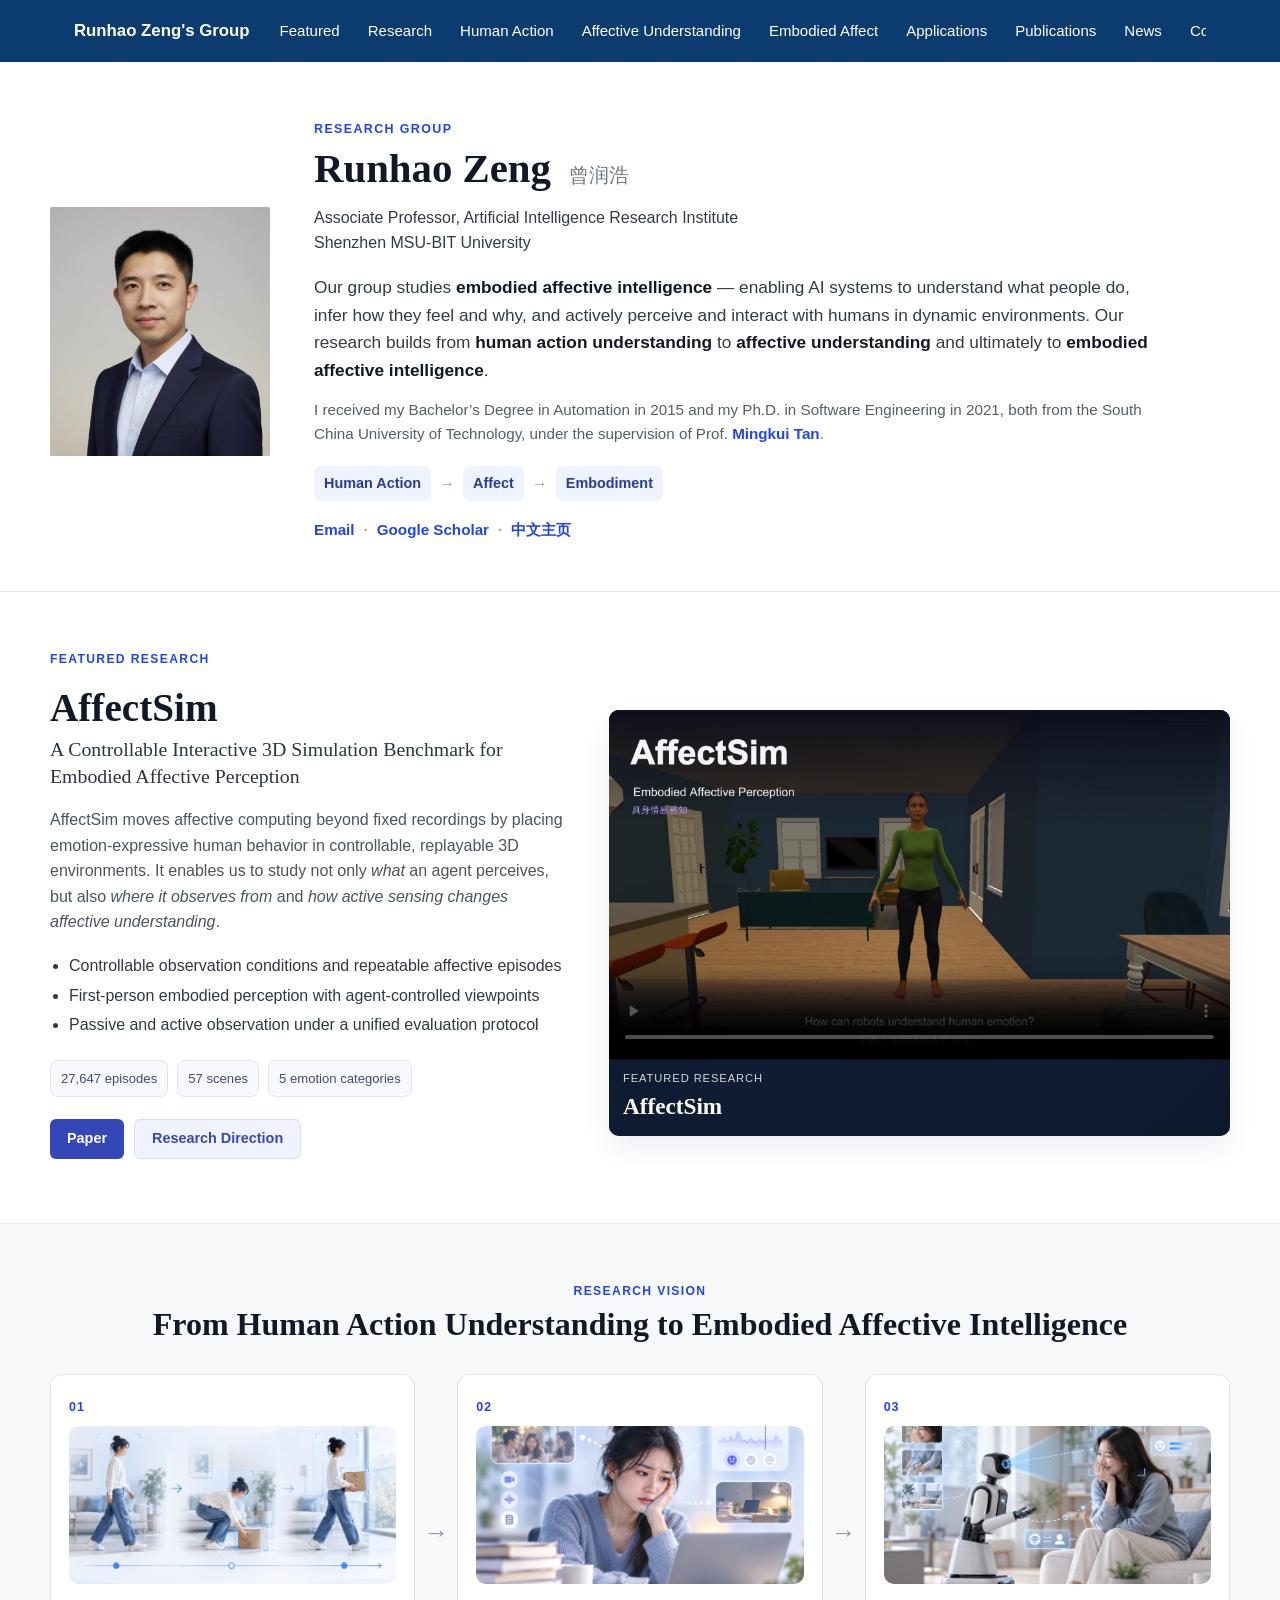
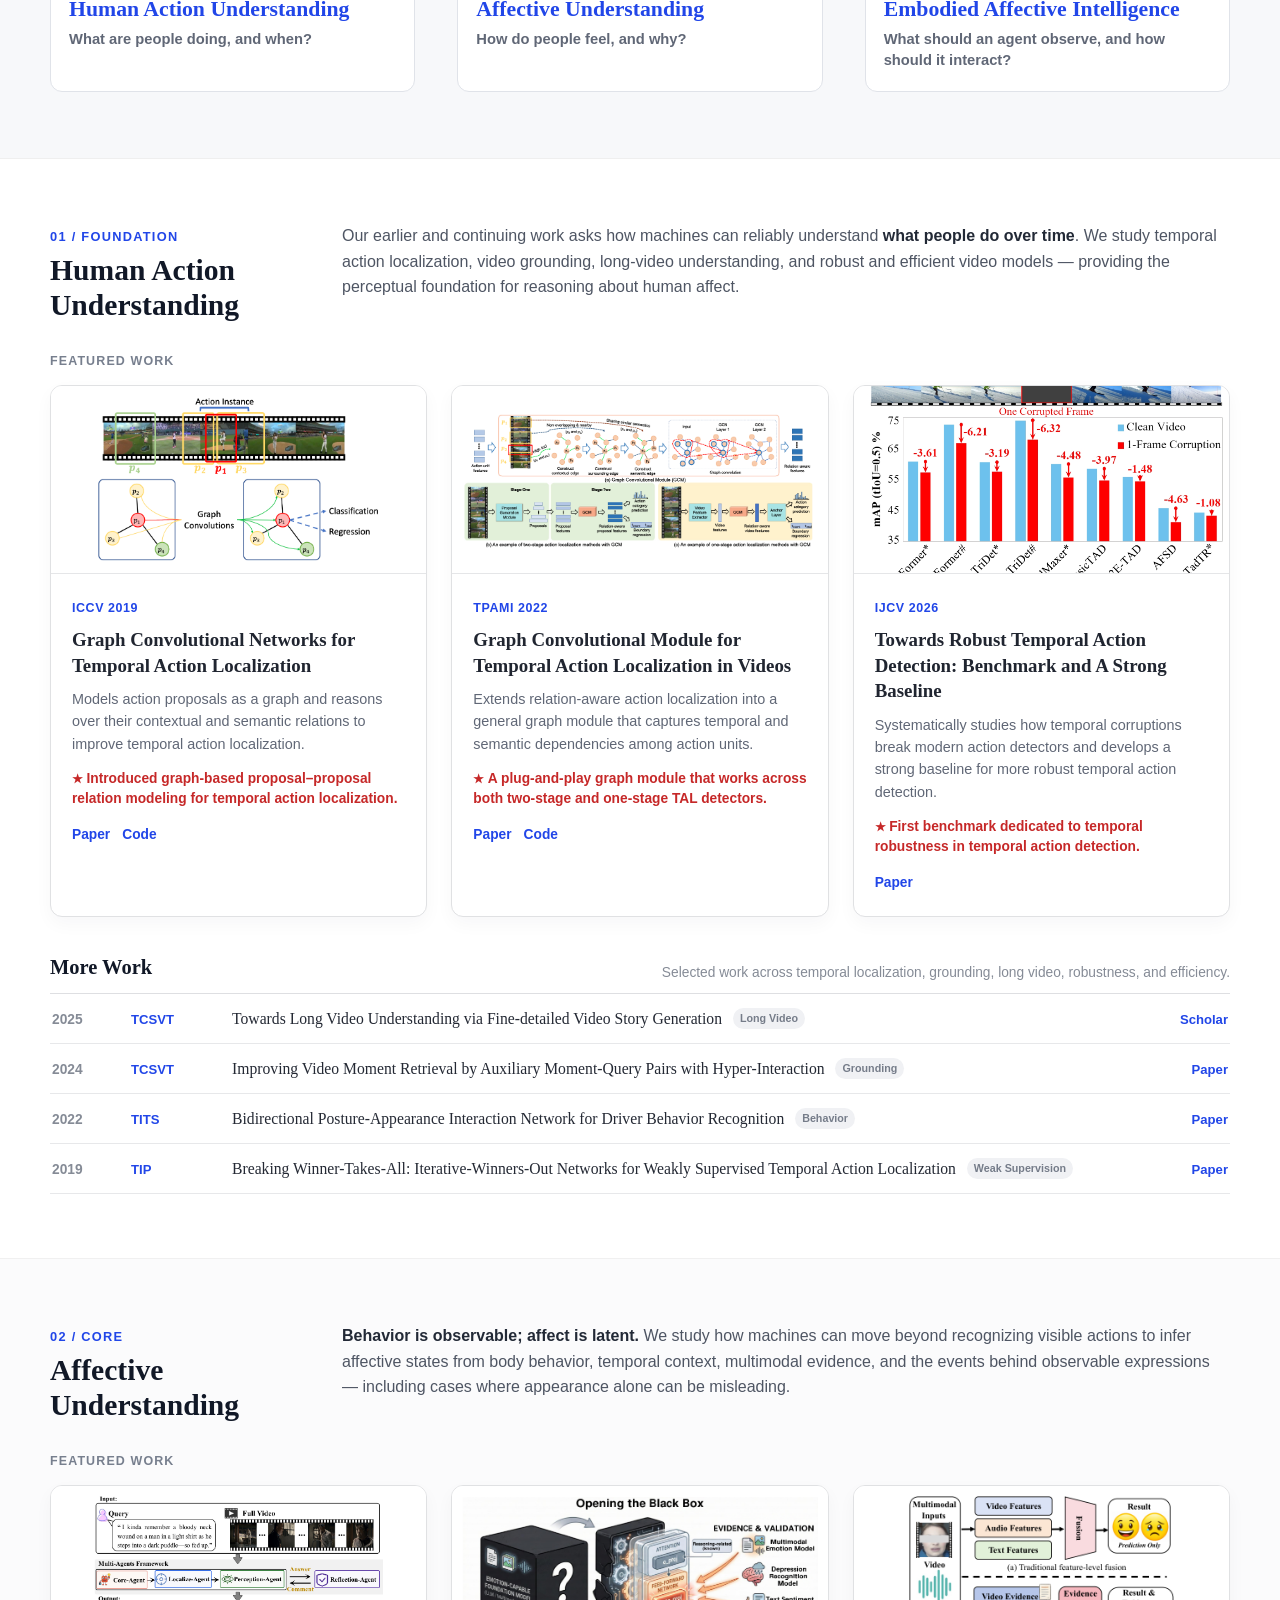
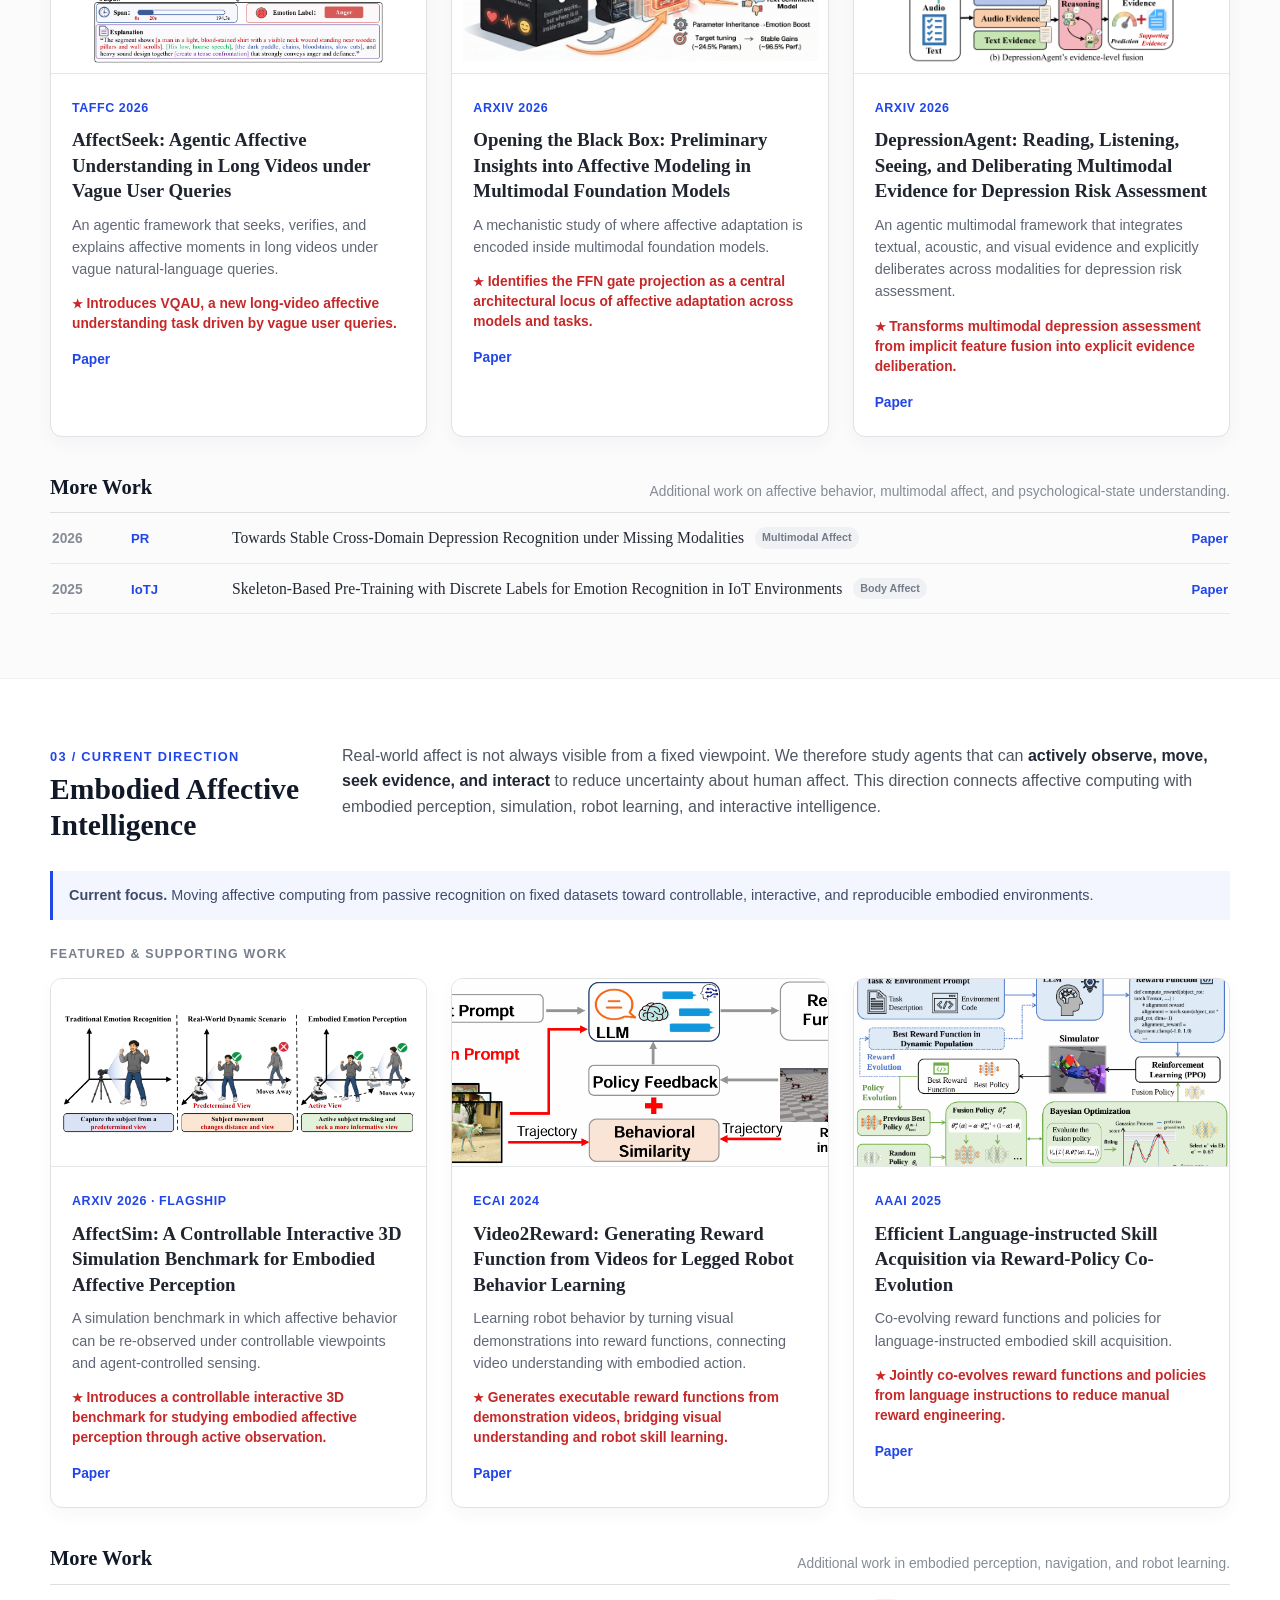
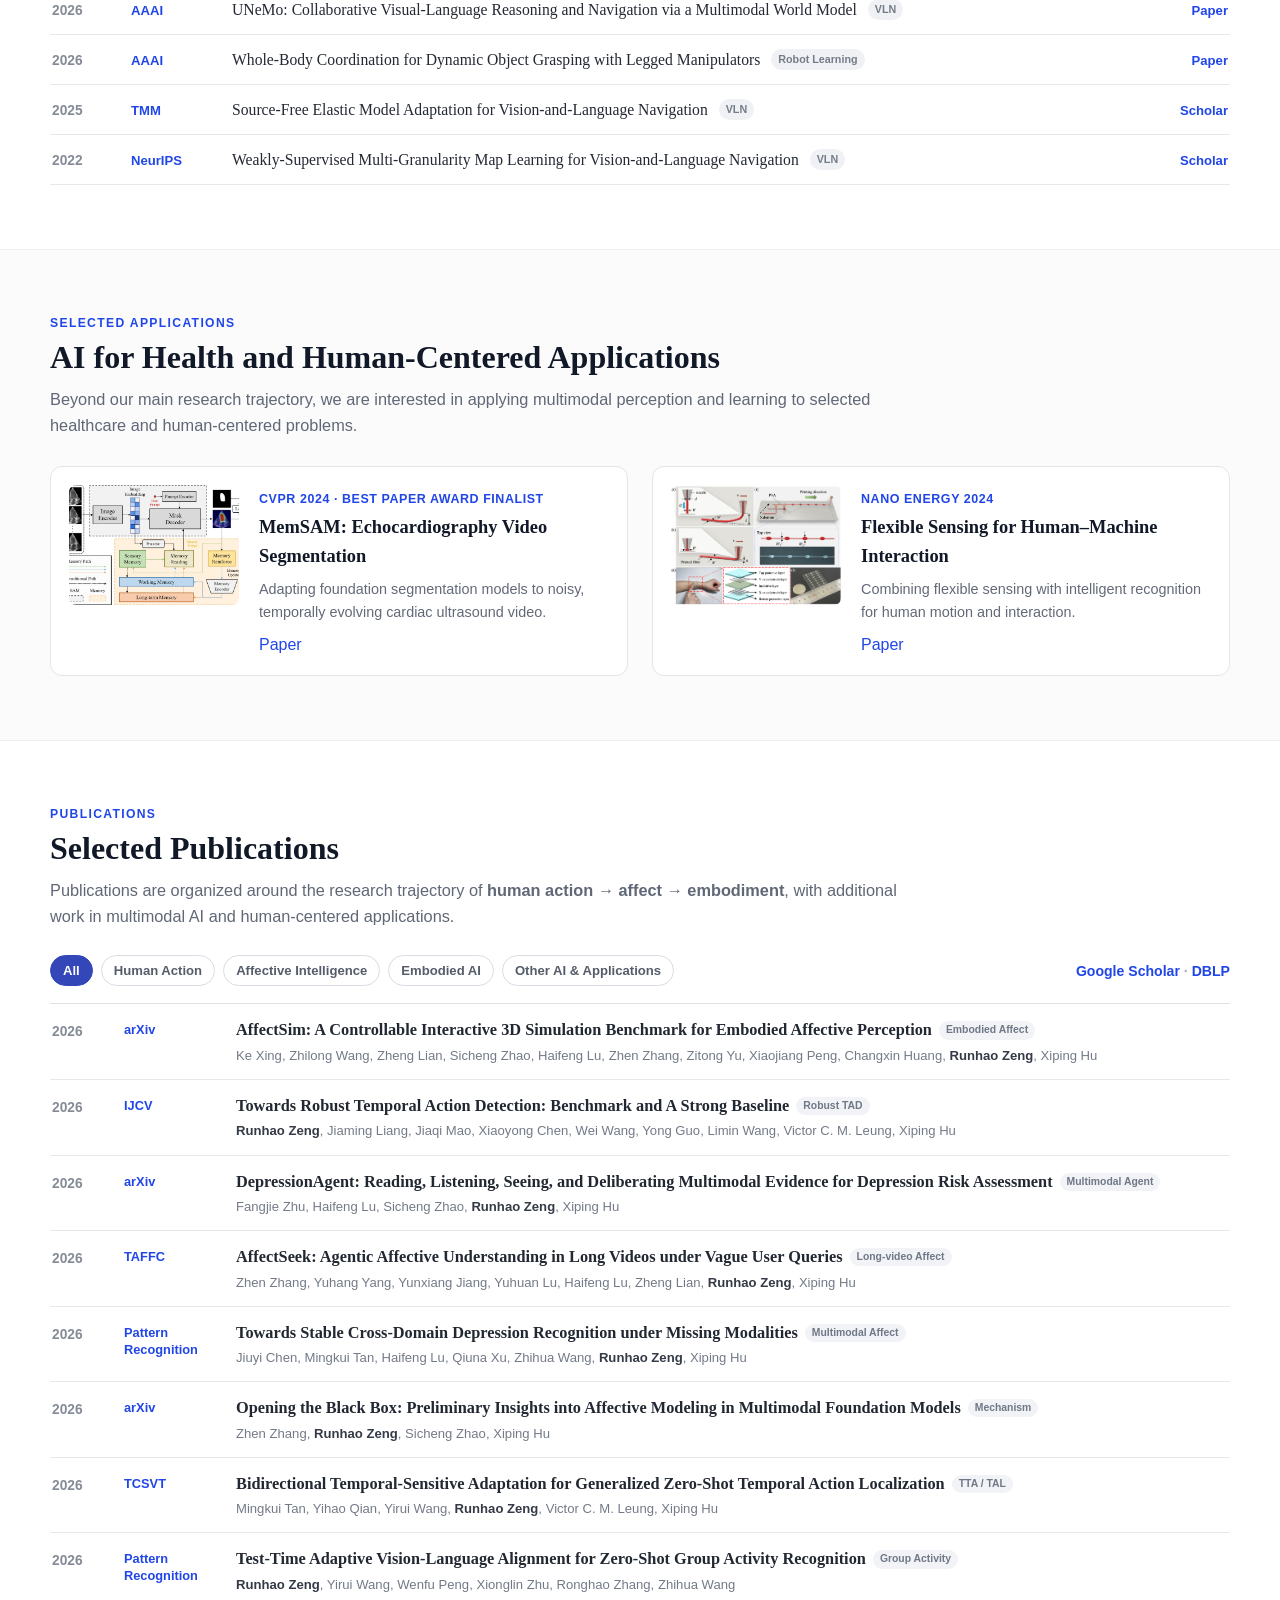
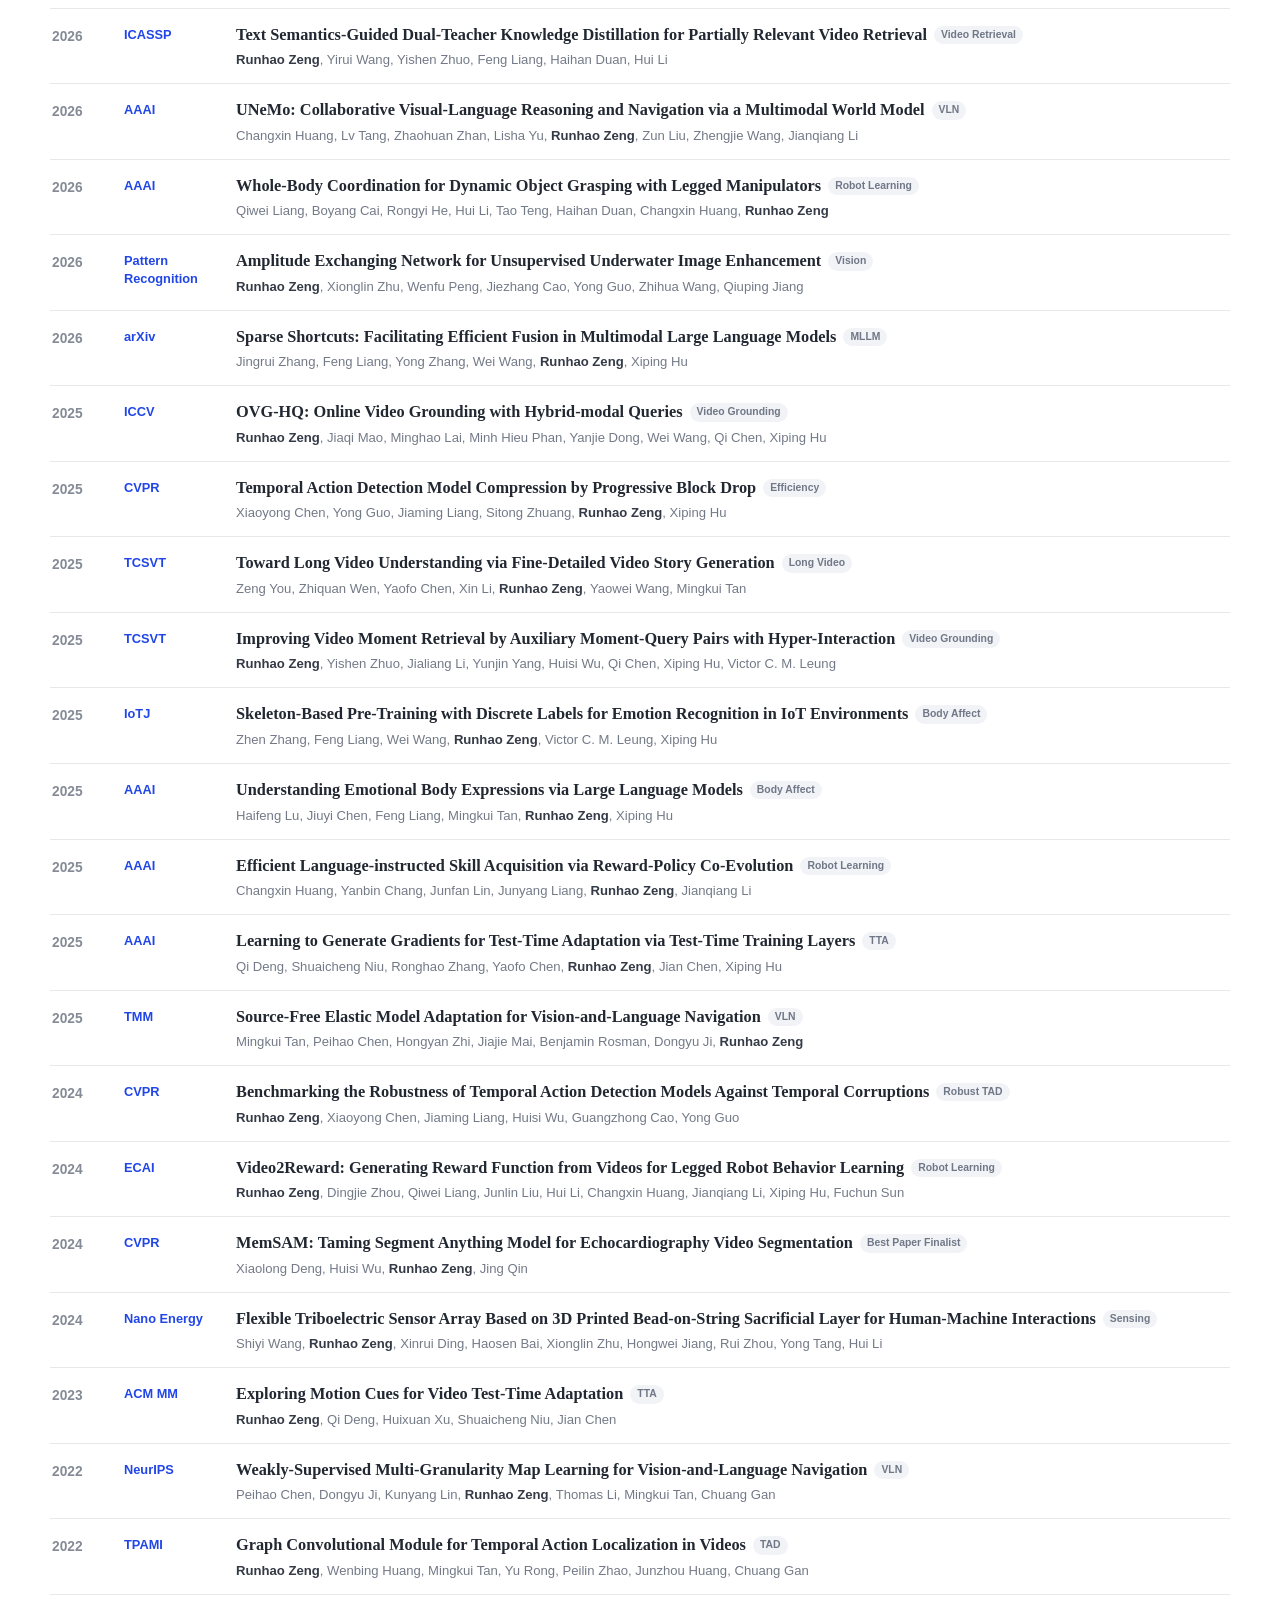
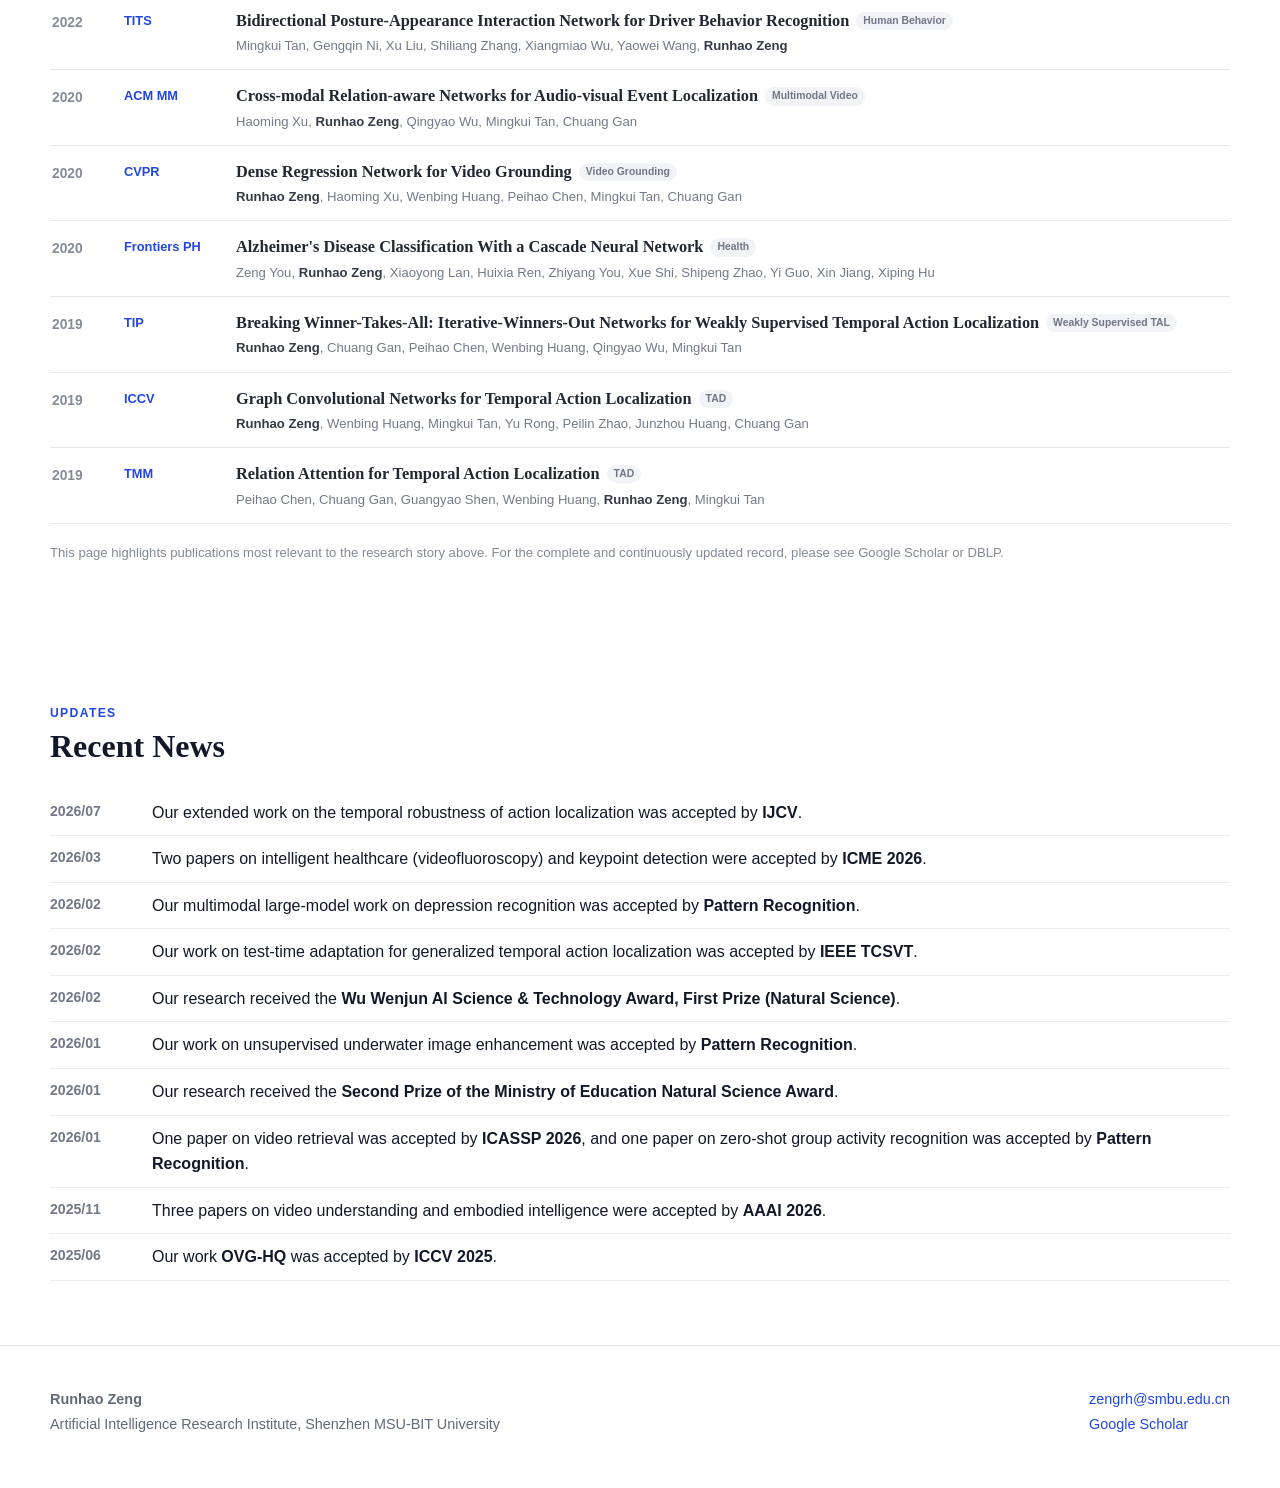
==== commit 37a444df: "Publish AffectSeek TAFFC venue update on homepage" ====
--- a/index.html
+++ b/index.html
@@ -1262,7 +1262,7 @@
             </div>
           </a>
           <div class="paper-body">
-            <span class="venue">ARXIV 2026</span>
+            <span class="venue">TAFFC 2026</span>
             <h3>
               <a href="https://arxiv.org/abs/2605.05640" target="_blank" rel="noopener">
                 AffectSeek: Agentic Affective Understanding in Long Videos under Vague User Queries
@@ -1657,7 +1657,7 @@
 
         <article class="pub-item" data-cat="affect">
           <div class="pub-year">2026</div>
-          <div class="pub-venue">arXiv</div>
+          <div class="pub-venue">TAFFC</div>
           <div>
             <h3 class="pub-title"><a href="https://arxiv.org/abs/2605.05640" target="_blank" rel="noopener">AffectSeek: Agentic Affective Understanding in Long Videos under Vague User Queries</a><span class="pub-badge">Long-video Affect</span></h3>
             <p class="pub-authors">Zhen Zhang, Yuhang Yang, Yunxiang Jiang, Yuhuan Lu, Haifeng Lu, Zheng Lian, <strong>Runhao Zeng</strong>, Xiping Hu</p>
